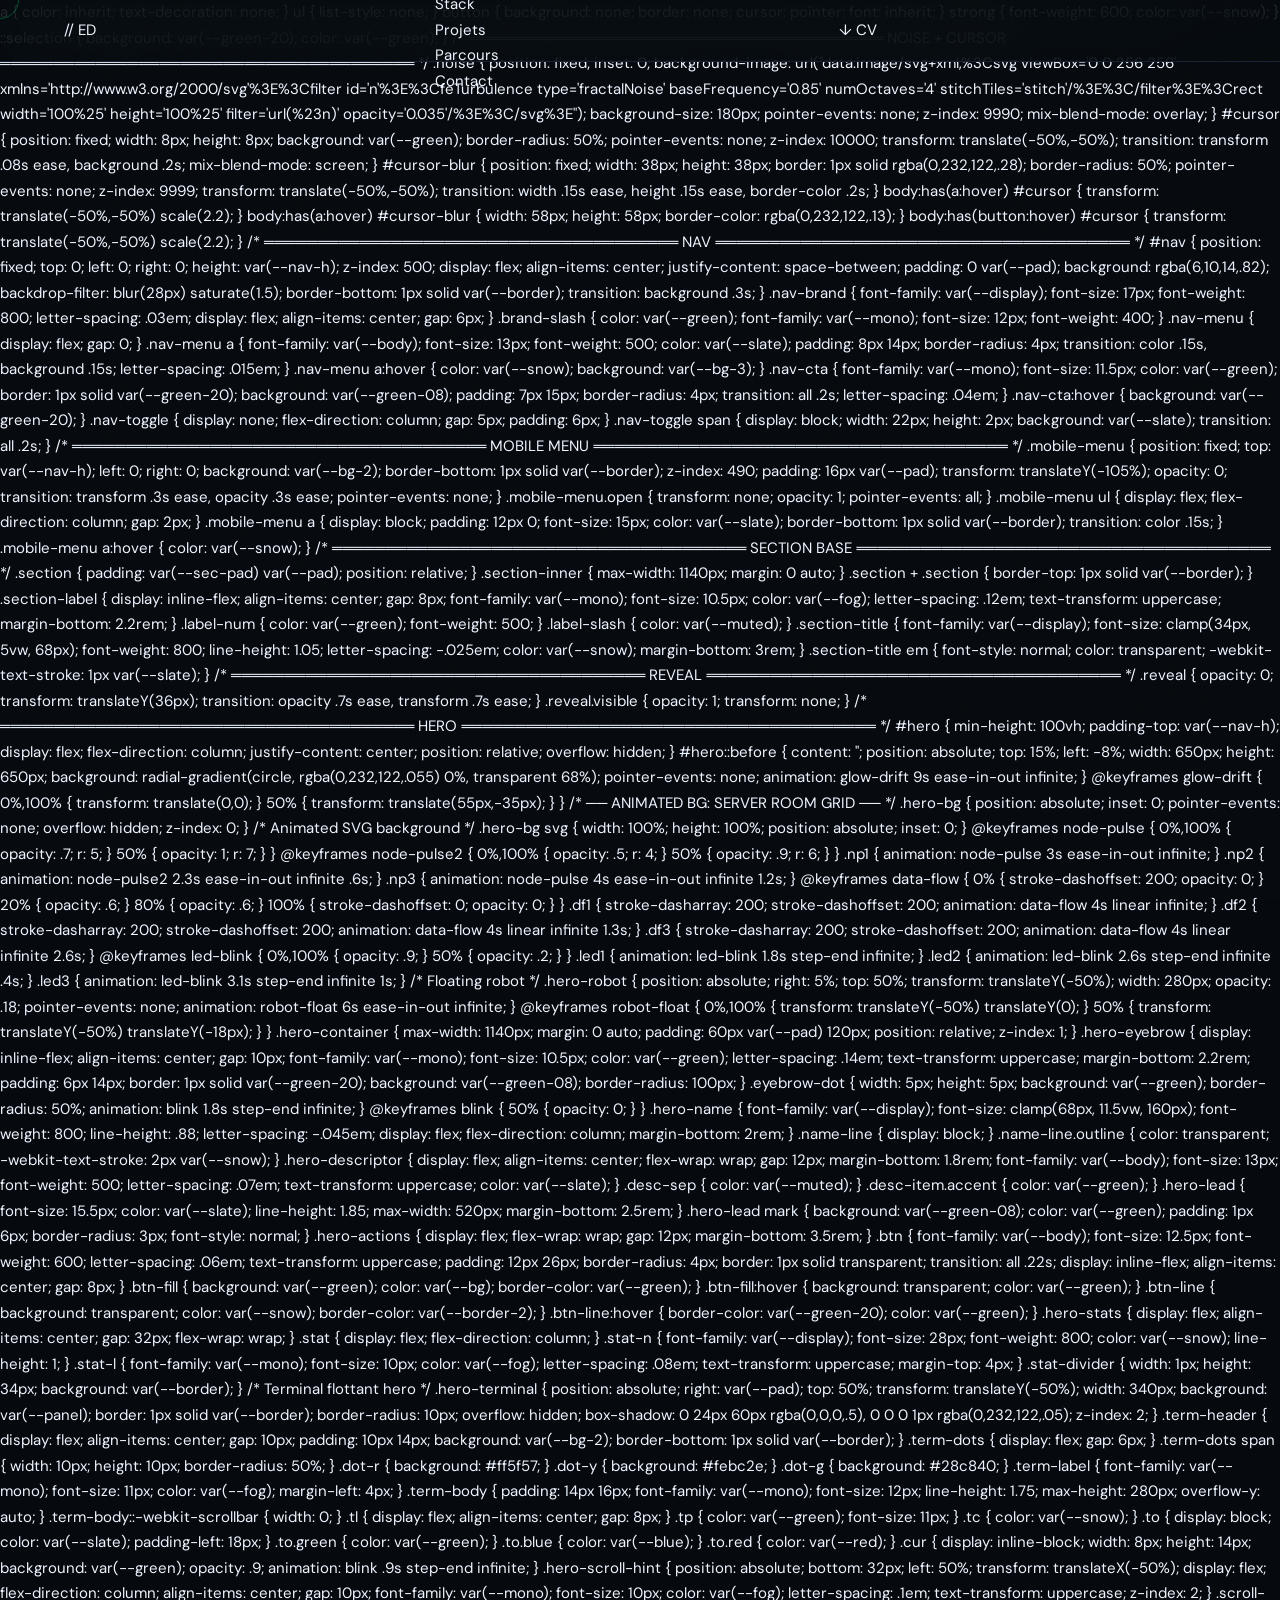
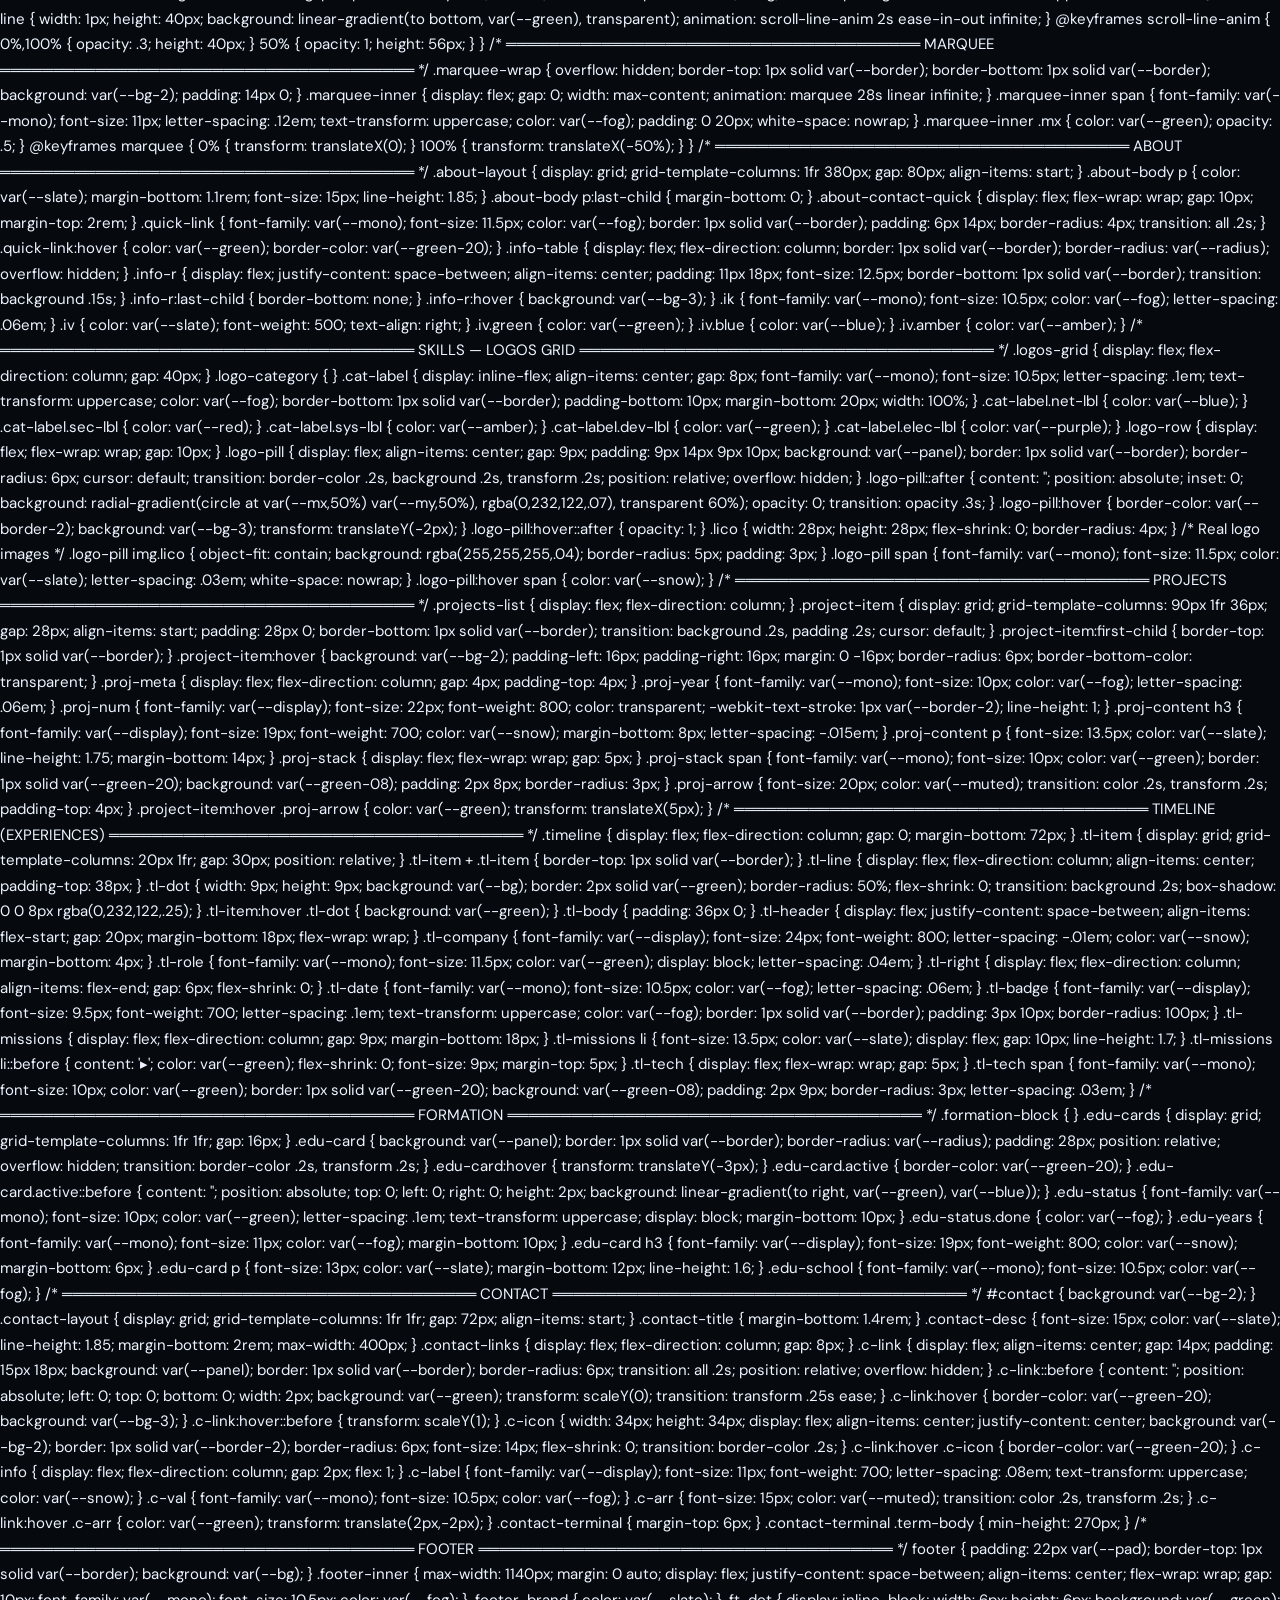
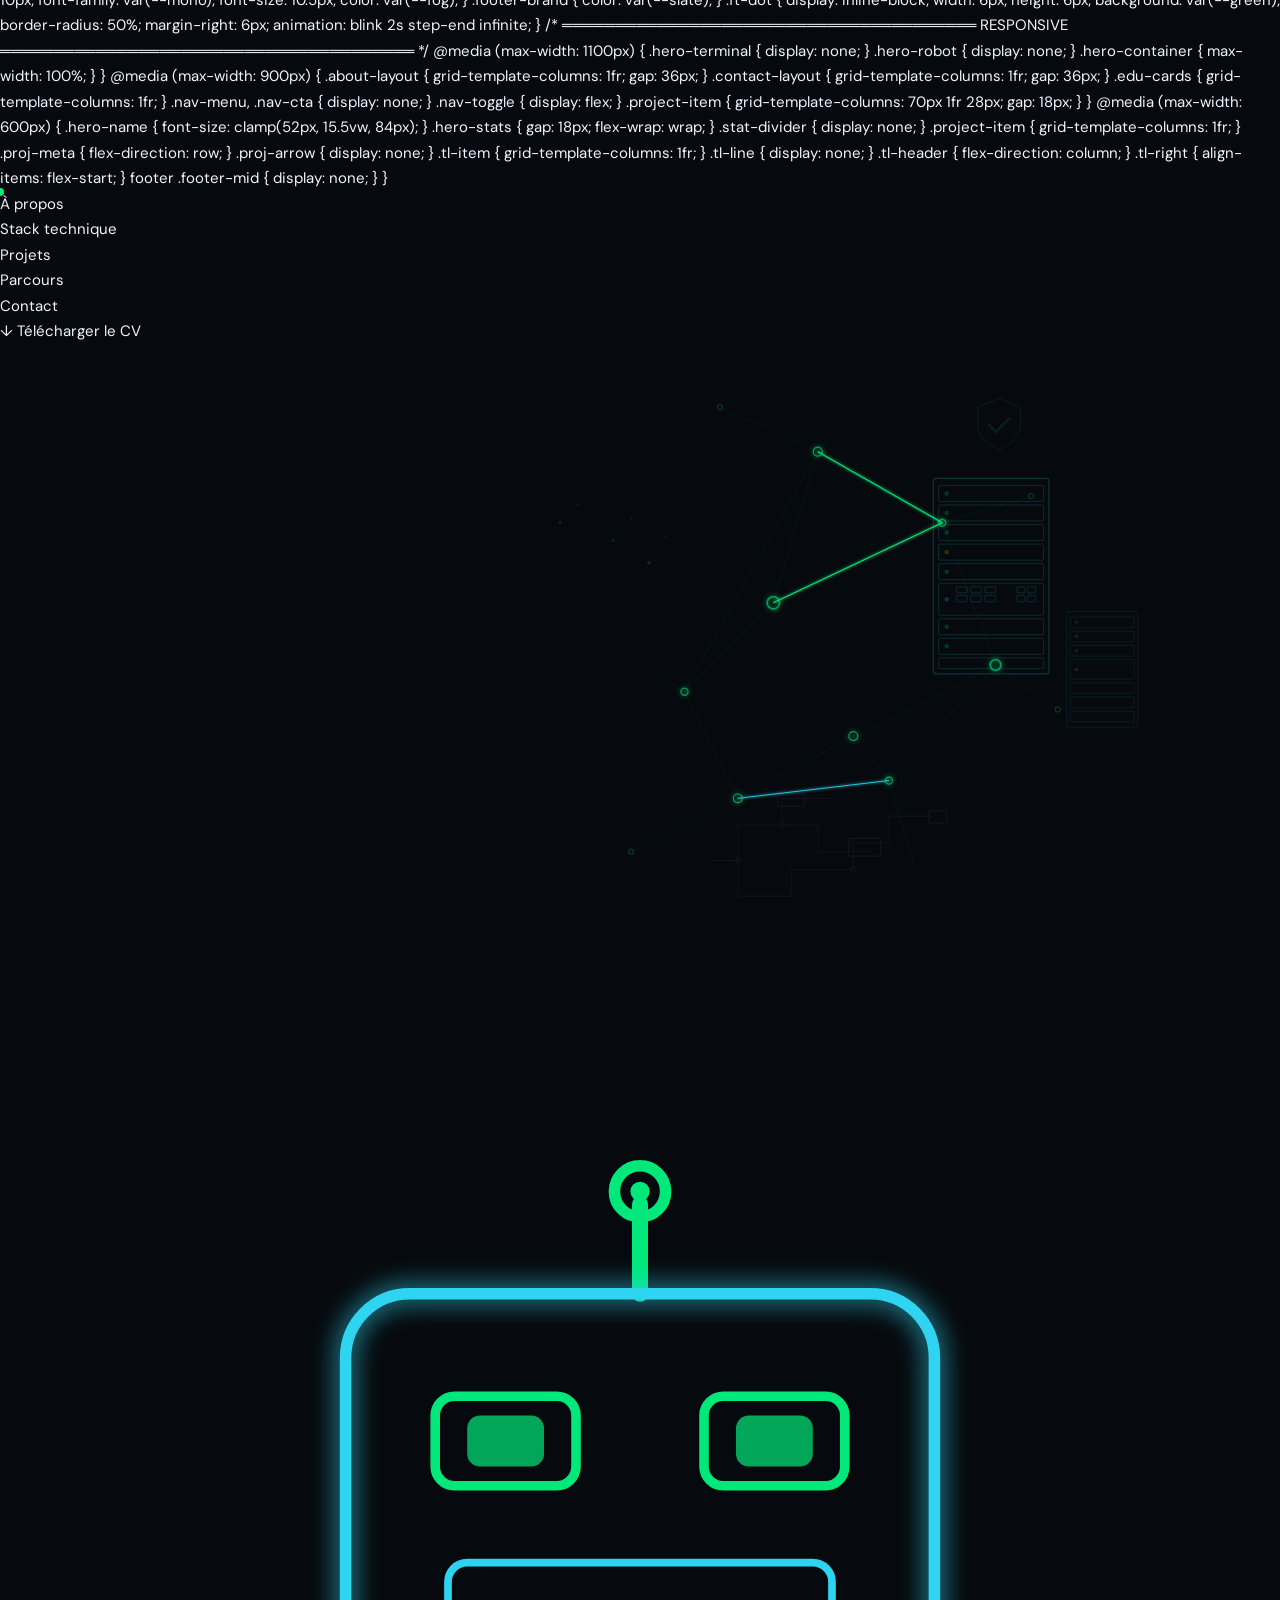
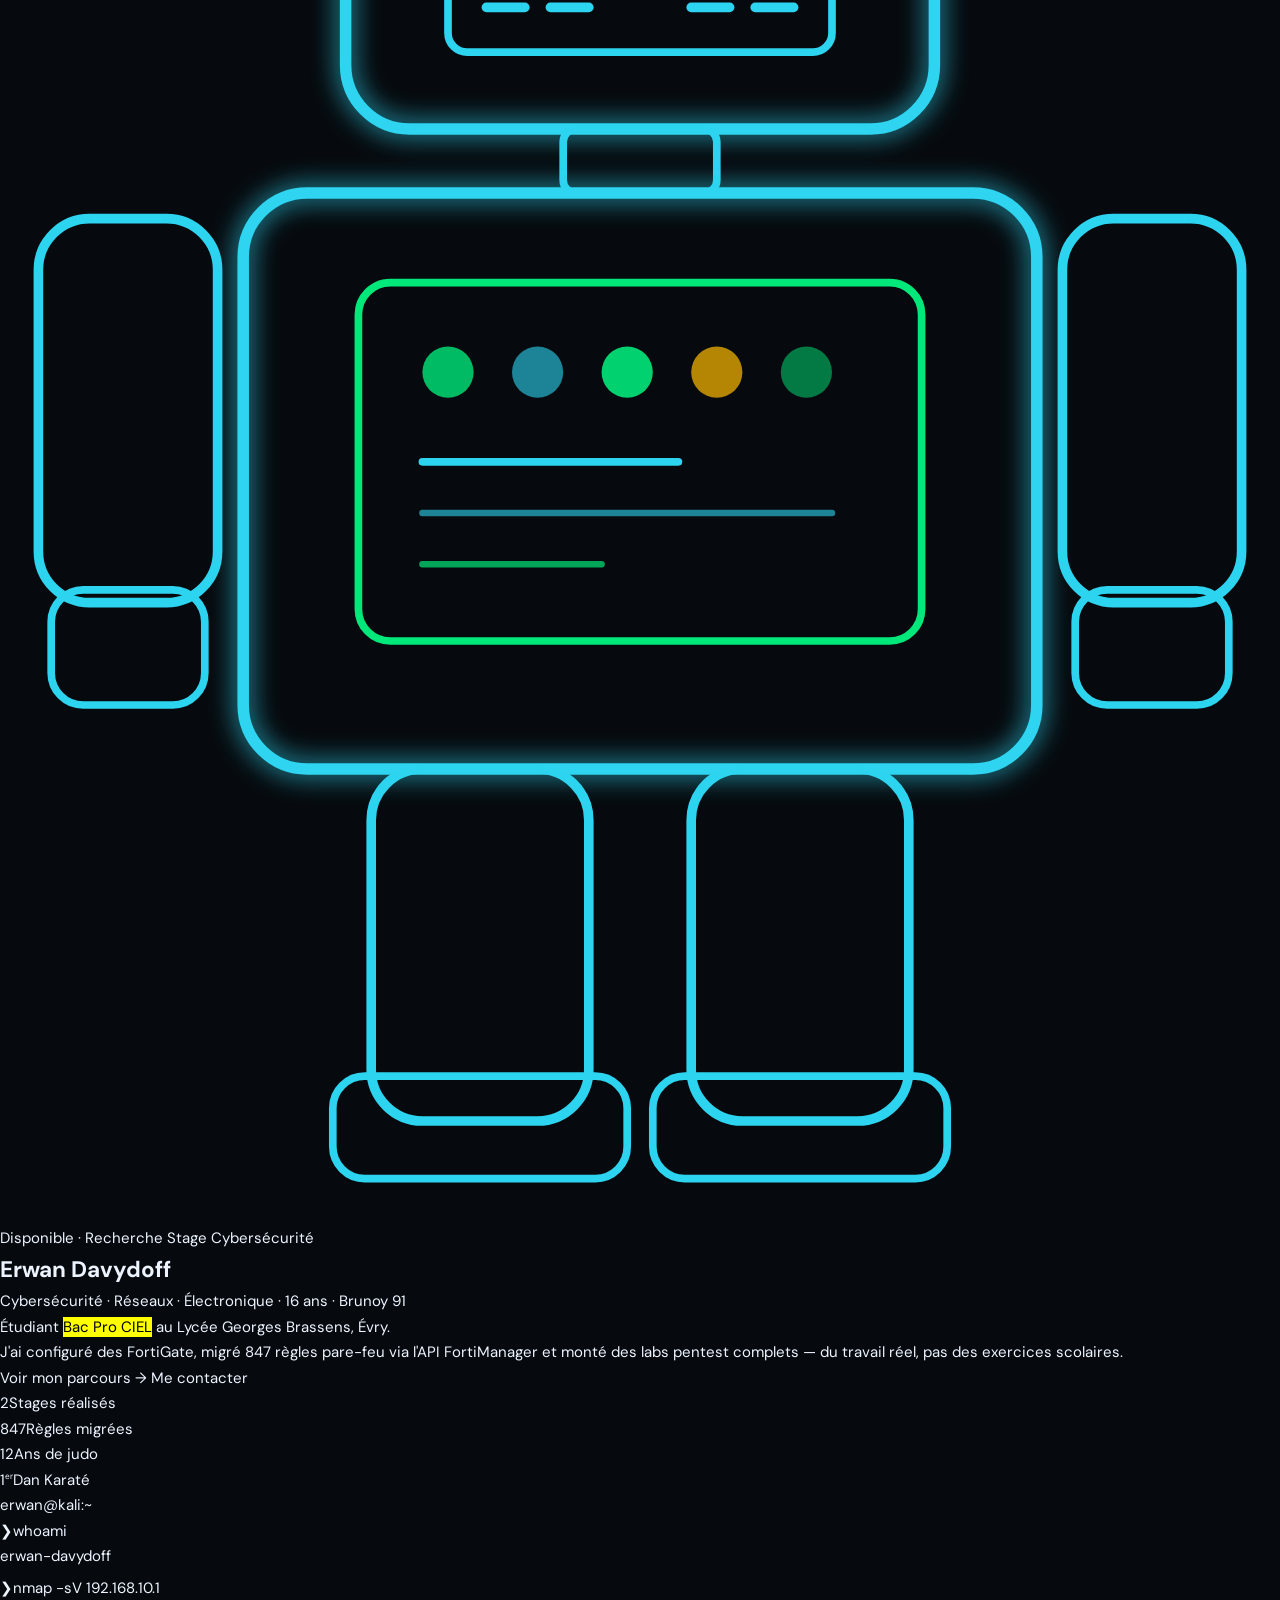
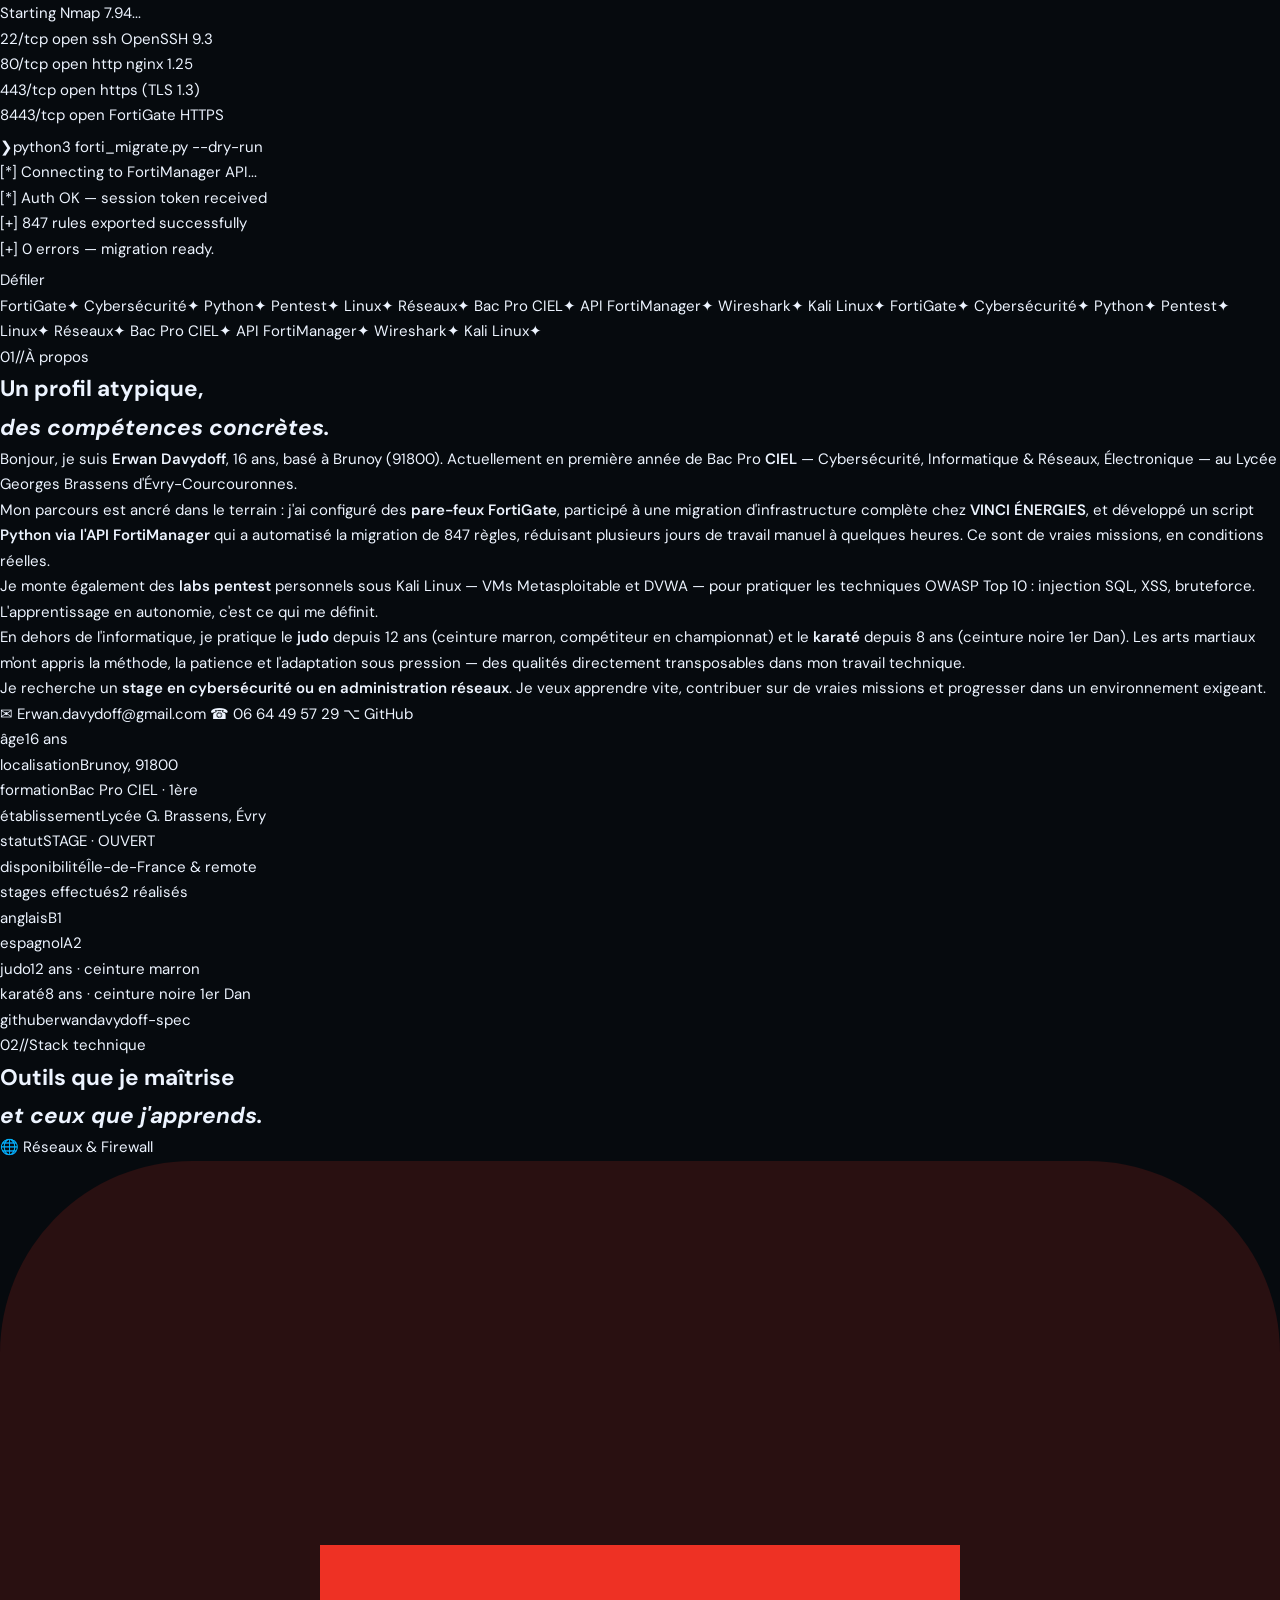
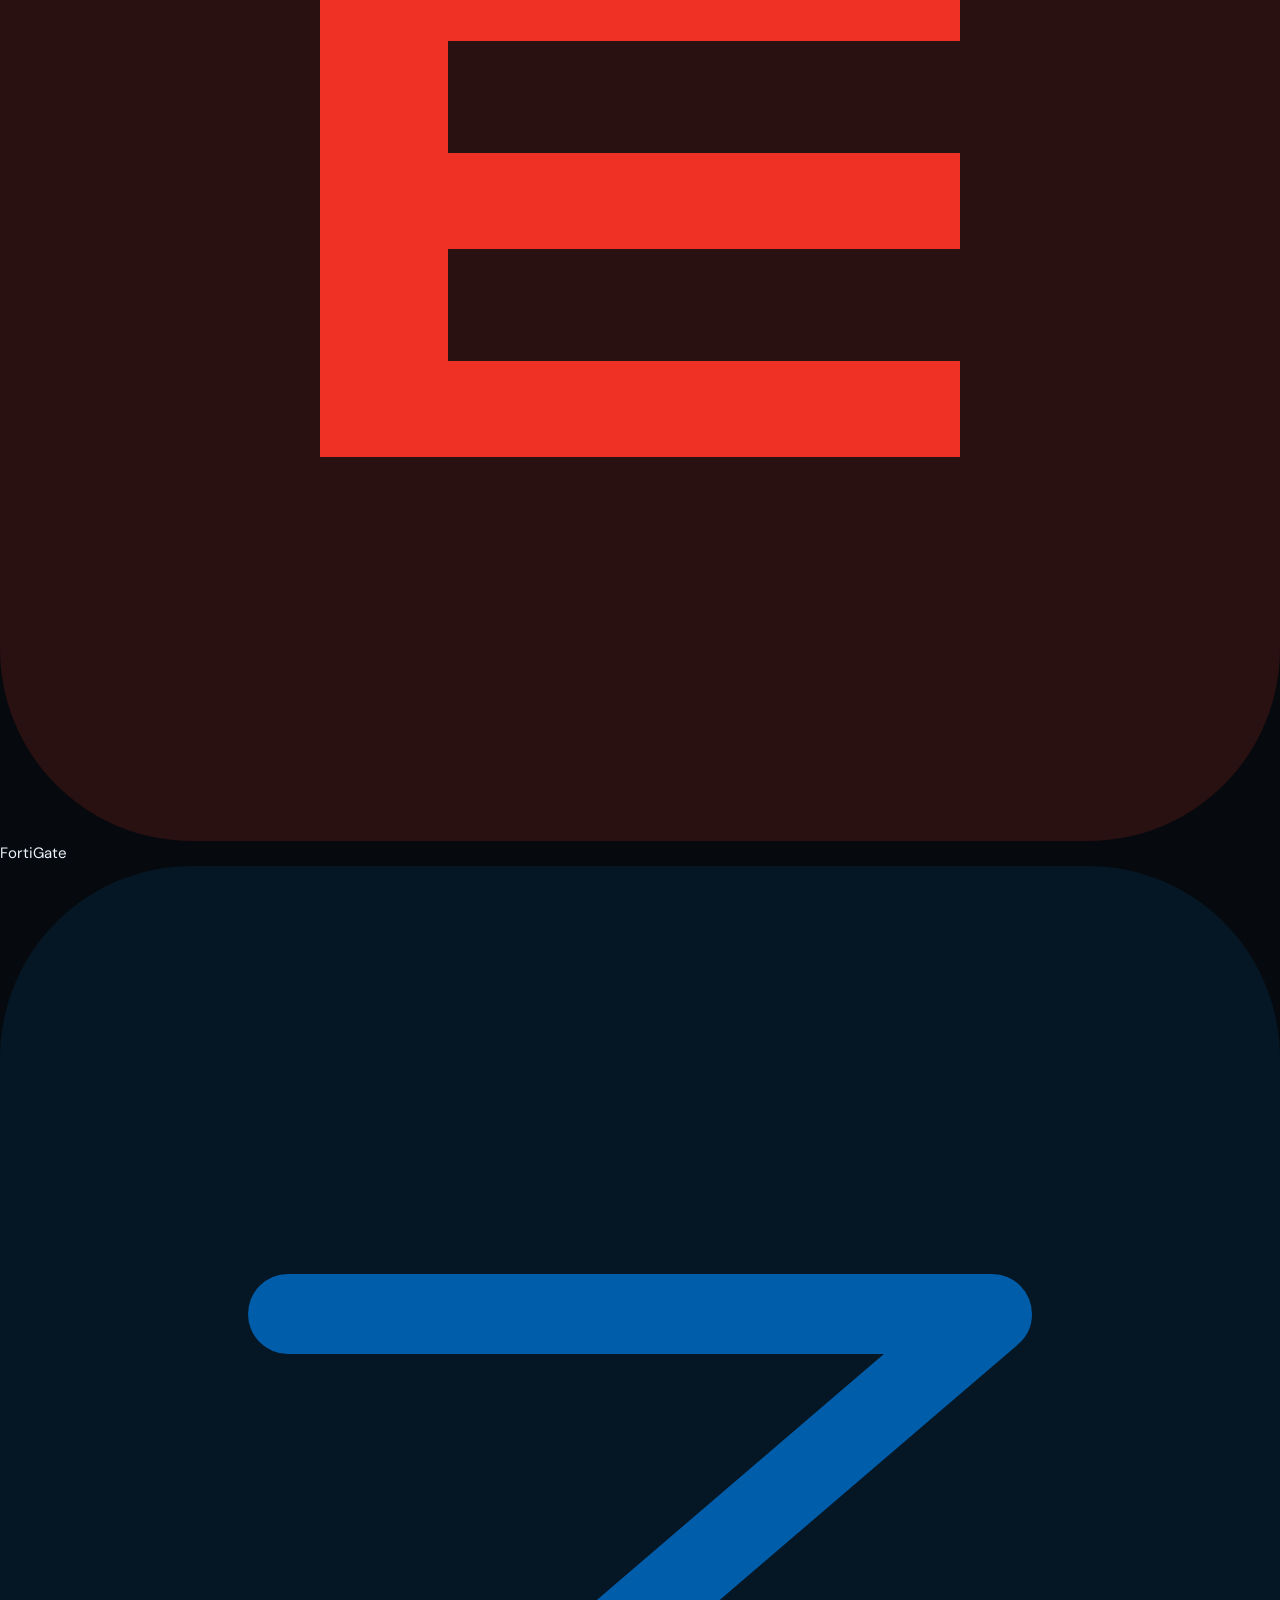
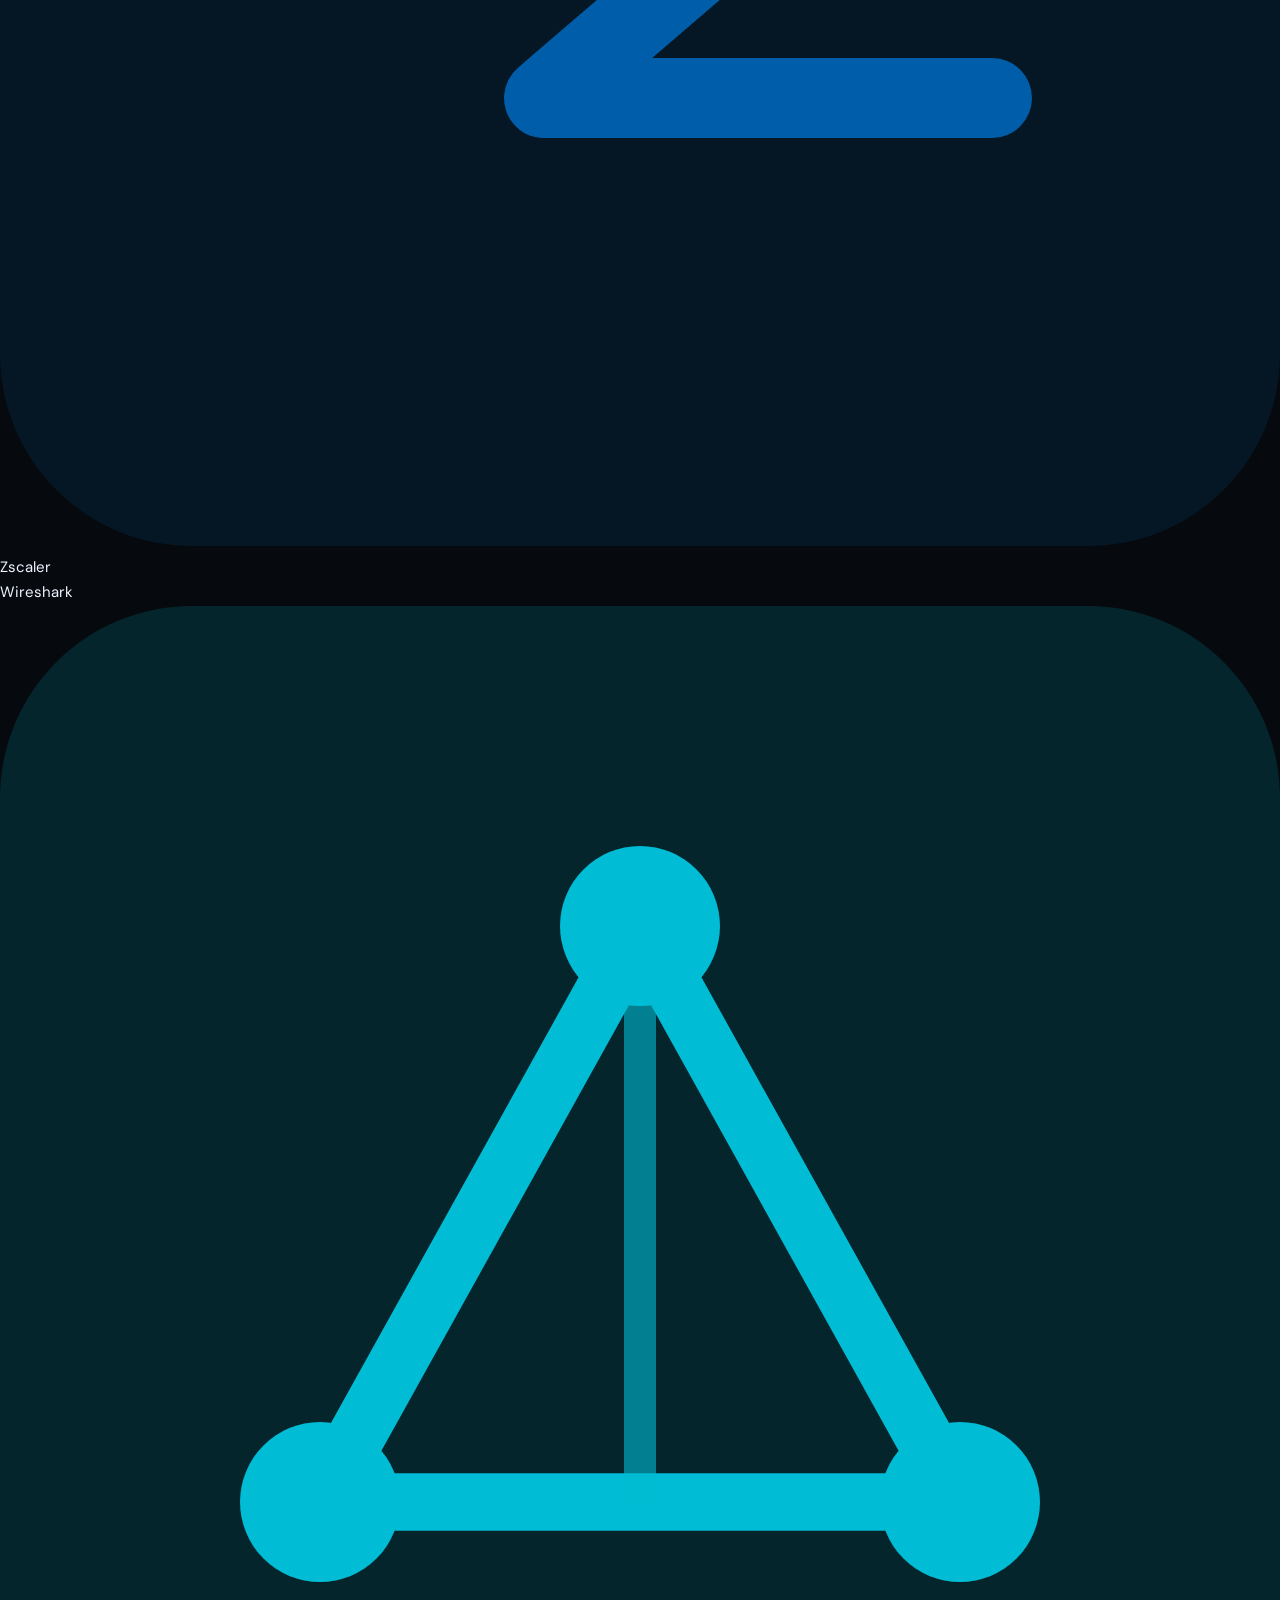
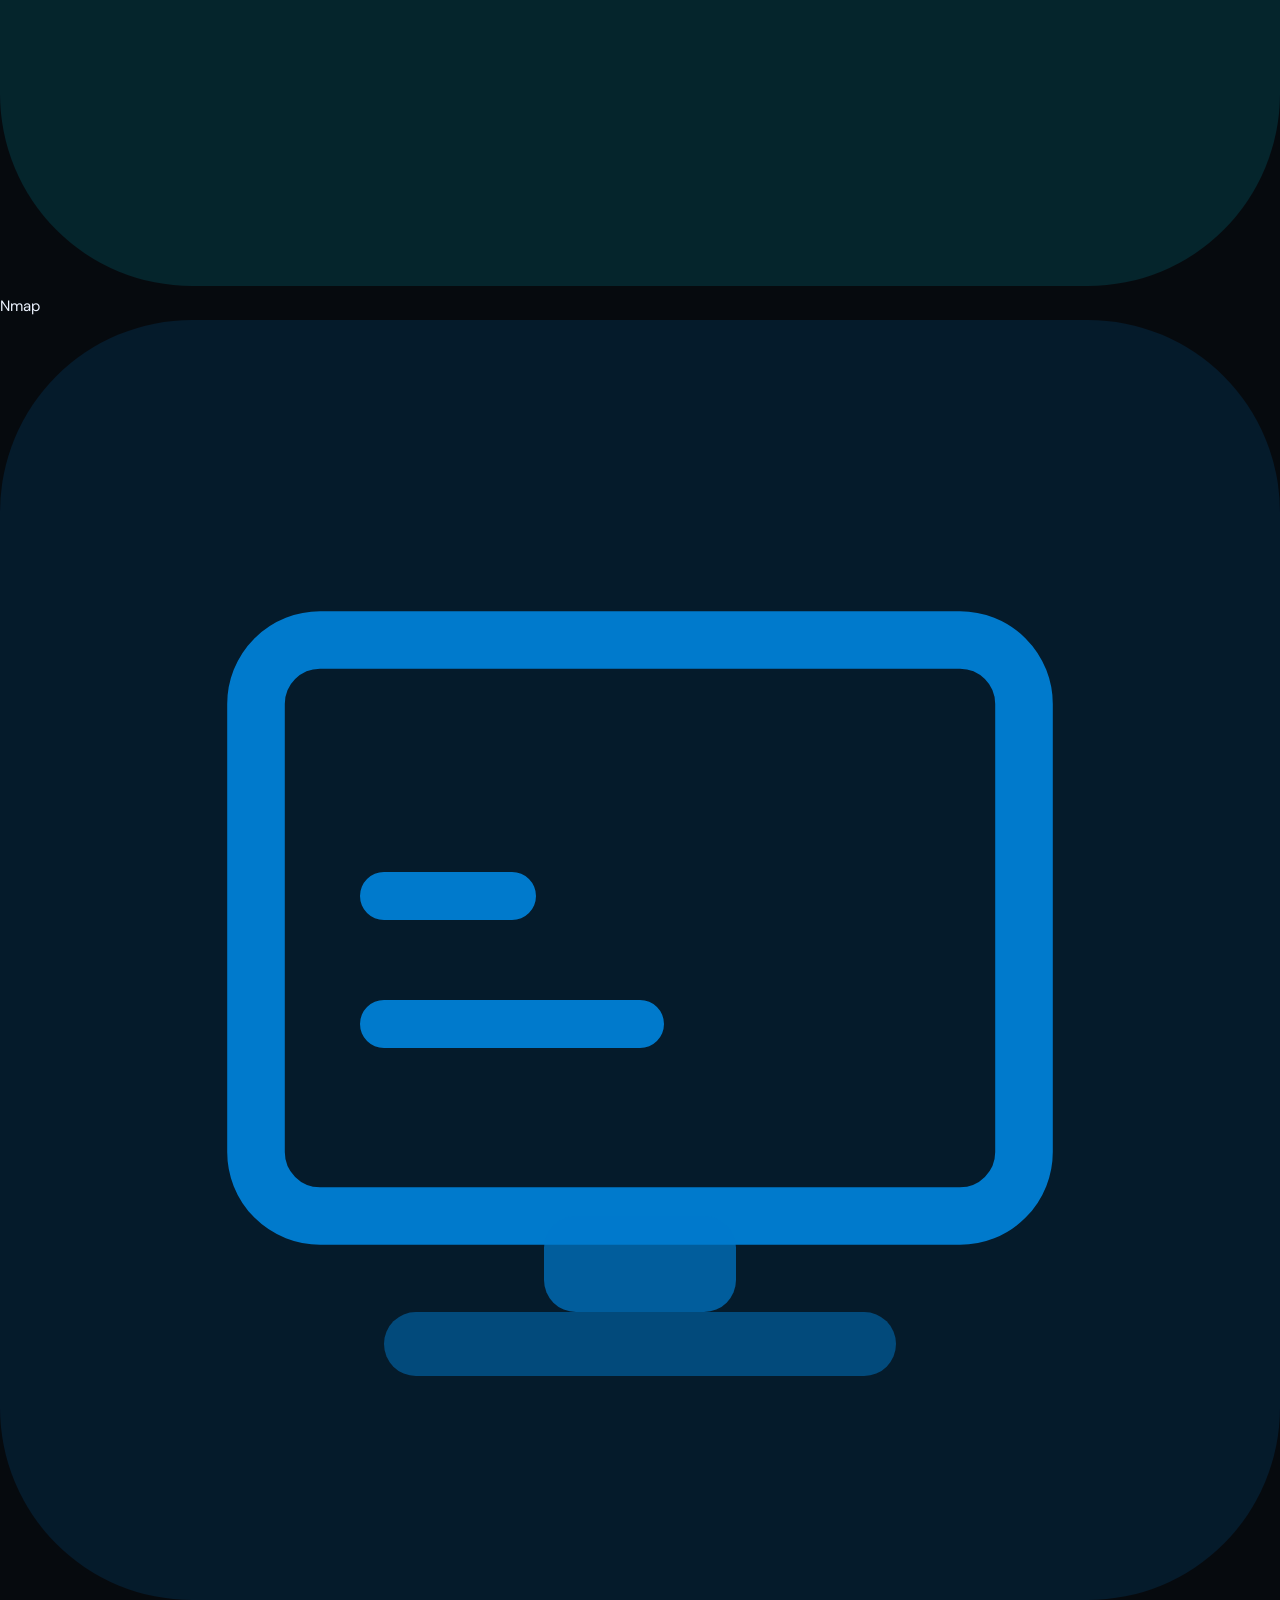
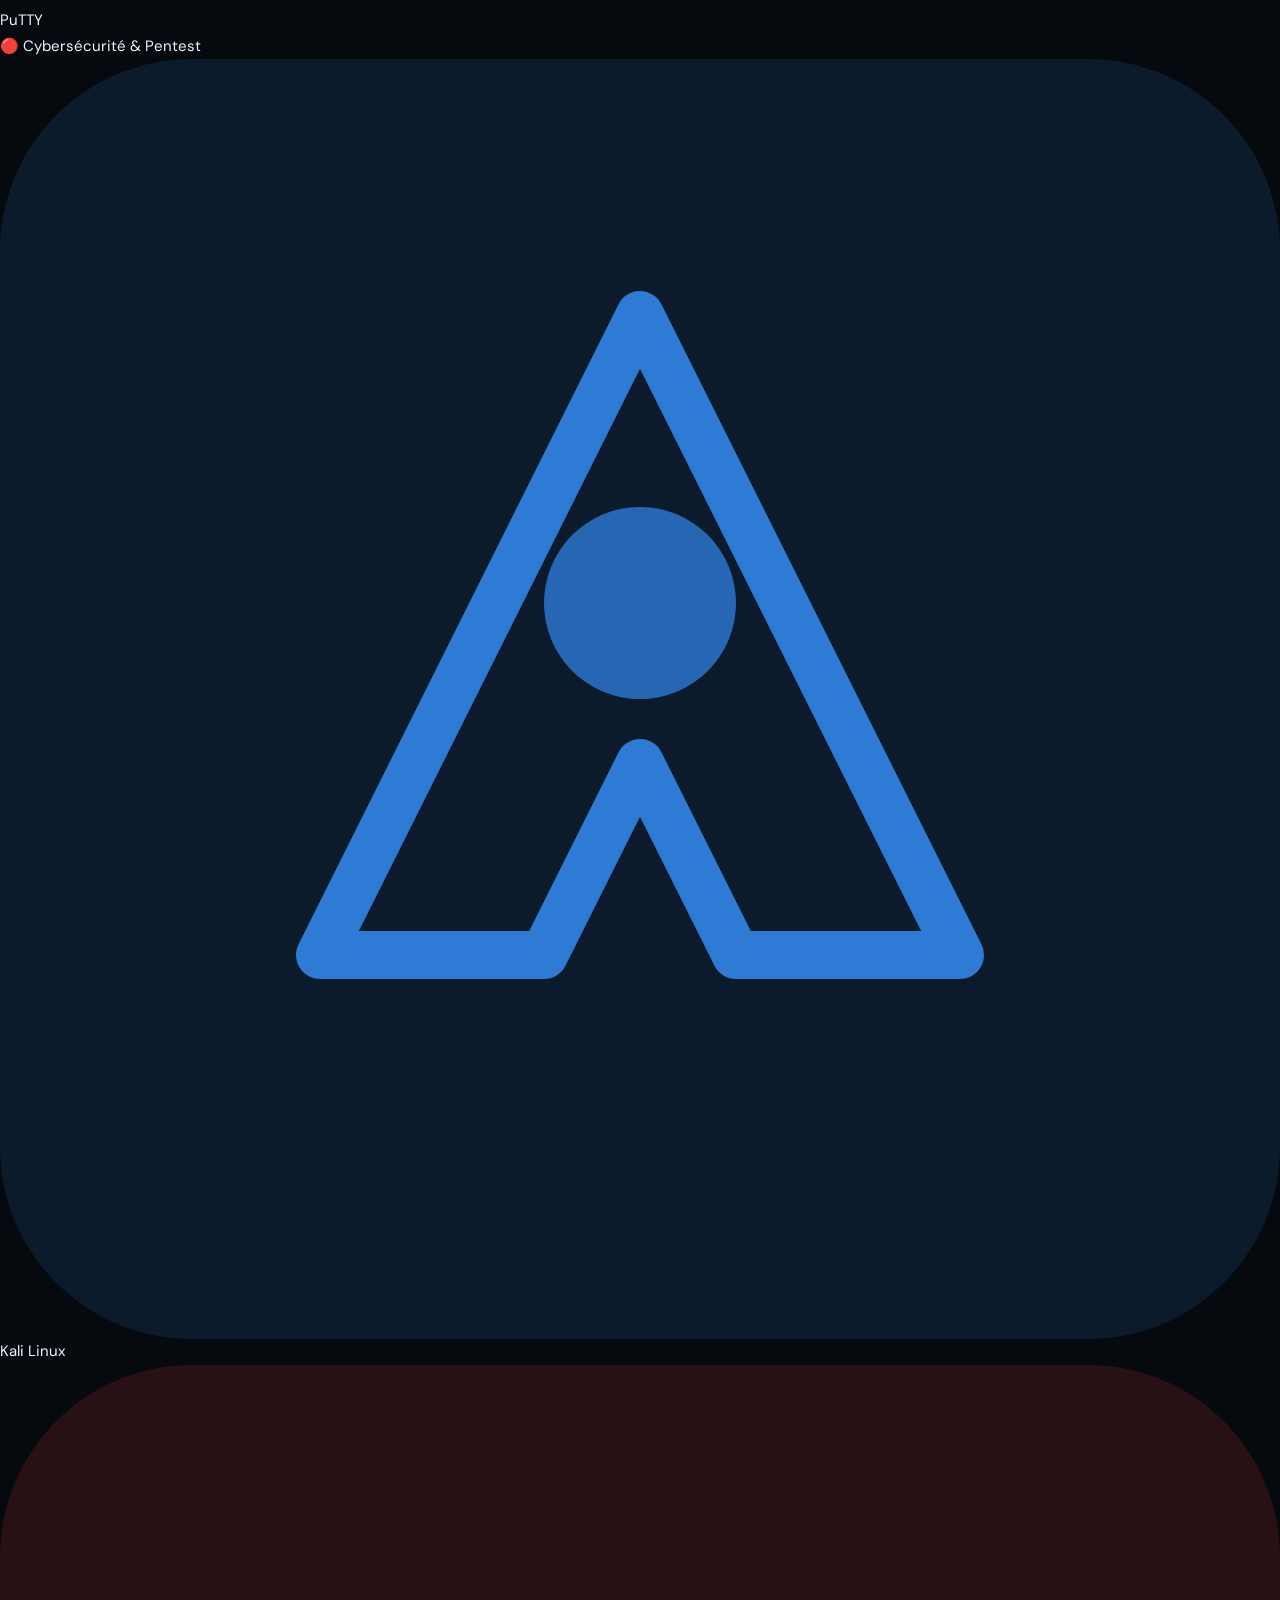
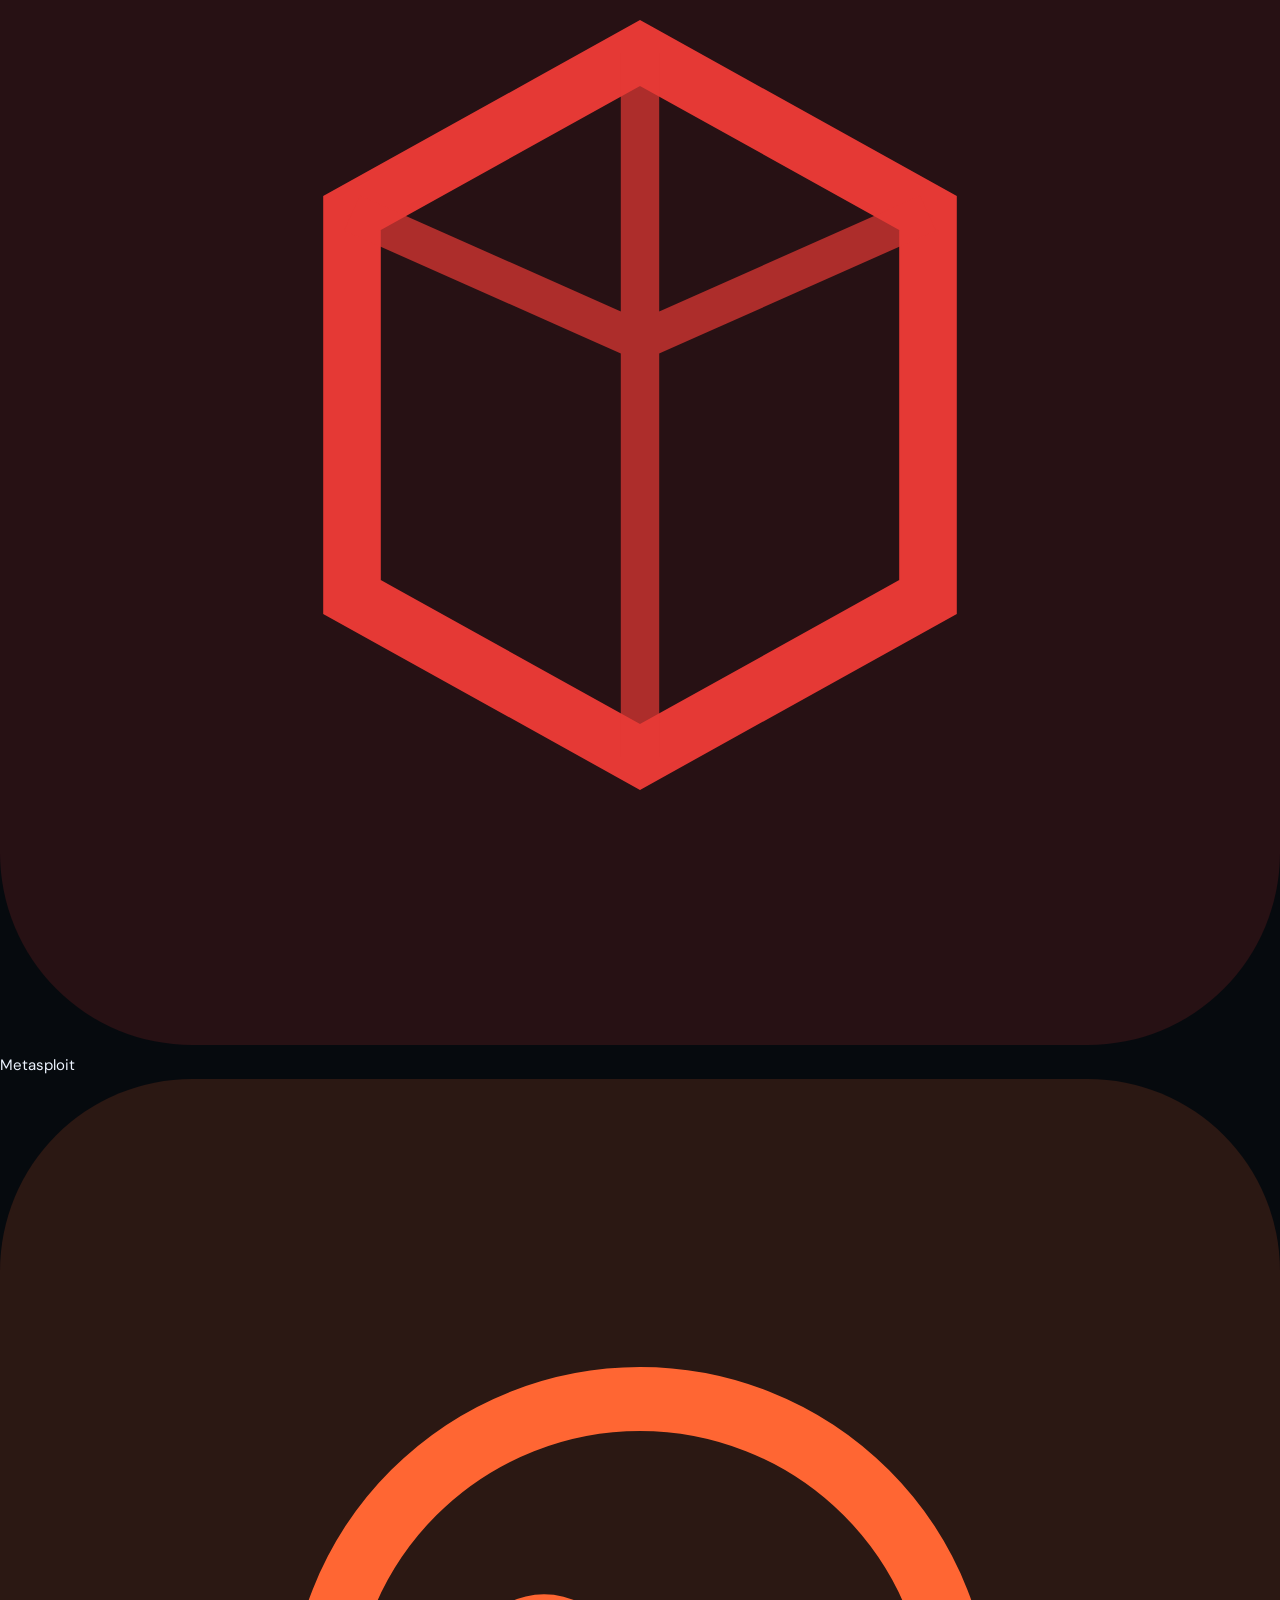
==== index.html @ 2ea9dc4f "Initial commit: restructure portfolio site with external CSS/JS" ====
<!DOCTYPE html>
<html lang="fr">
<head>
  <meta charset="UTF-8">
  <meta name="viewport" content="width=device-width, initial-scale=1.0">
  <title>Erwan Davydoff — Cybersécurité & Réseaux</title>
  <meta name="description" content="Erwan Davydoff — Étudiant Bac Pro CIEL, cybersécurité, réseaux, électronique. Brunoy 91. Recherche stage.">
  <link rel="preconnect" href="https://fonts.googleapis.com">
  <link rel="preconnect" href="https://fonts.gstatic.com" crossorigin>
  <link href="https://fonts.googleapis.com/css2?family=Syne:wght@400;500;700;800&family=JetBrains+Mono:wght@300;400;500&family=DM+Sans:wght@300;400;500;600&display=swap" rel="stylesheet">
  <link rel="stylesheet" href="css/style.css">

</head>
<body>
    a { color: inherit; text-decoration: none; }
    ul { list-style: none; }
    button { background: none; border: none; cursor: pointer; font: inherit; }
    strong { font-weight: 600; color: var(--snow); }
    ::selection { background: var(--green-20); color: var(--green); }

    /* ═══════════════════════════════════════
       NOISE + CURSOR
    ═══════════════════════════════════════ */
    .noise {
      position: fixed; inset: 0;
      background-image: url("data:image/svg+xml,%3Csvg viewBox='0 0 256 256' xmlns='http://www.w3.org/2000/svg'%3E%3Cfilter id='n'%3E%3CfeTurbulence type='fractalNoise' baseFrequency='0.85' numOctaves='4' stitchTiles='stitch'/%3E%3C/filter%3E%3Crect width='100%25' height='100%25' filter='url(%23n)' opacity='0.035'/%3E%3C/svg%3E");
      background-size: 180px; pointer-events: none; z-index: 9990; mix-blend-mode: overlay;
    }

    #cursor {
      position: fixed; width: 8px; height: 8px;
      background: var(--green); border-radius: 50%;
      pointer-events: none; z-index: 10000;
      transform: translate(-50%,-50%);
      transition: transform .08s ease, background .2s;
      mix-blend-mode: screen;
    }
    #cursor-blur {
      position: fixed; width: 38px; height: 38px;
      border: 1px solid rgba(0,232,122,.28); border-radius: 50%;
      pointer-events: none; z-index: 9999;
      transform: translate(-50%,-50%);
      transition: width .15s ease, height .15s ease, border-color .2s;
    }
    body:has(a:hover) #cursor { transform: translate(-50%,-50%) scale(2.2); }
    body:has(a:hover) #cursor-blur { width: 58px; height: 58px; border-color: rgba(0,232,122,.13); }
    body:has(button:hover) #cursor { transform: translate(-50%,-50%) scale(2.2); }

    /* ═══════════════════════════════════════
       NAV
    ═══════════════════════════════════════ */
    #nav {
      position: fixed; top: 0; left: 0; right: 0;
      height: var(--nav-h); z-index: 500;
      display: flex; align-items: center; justify-content: space-between;
      padding: 0 var(--pad);
      background: rgba(6,10,14,.82);
      backdrop-filter: blur(28px) saturate(1.5);
      border-bottom: 1px solid var(--border);
      transition: background .3s;
    }
    .nav-brand {
      font-family: var(--display); font-size: 17px; font-weight: 800;
      letter-spacing: .03em; display: flex; align-items: center; gap: 6px;
    }
    .brand-slash { color: var(--green); font-family: var(--mono); font-size: 12px; font-weight: 400; }

    .nav-menu { display: flex; gap: 0; }
    .nav-menu a {
      font-family: var(--body); font-size: 13px; font-weight: 500;
      color: var(--slate); padding: 8px 14px; border-radius: 4px;
      transition: color .15s, background .15s; letter-spacing: .015em;
    }
    .nav-menu a:hover { color: var(--snow); background: var(--bg-3); }

    .nav-cta {
      font-family: var(--mono); font-size: 11.5px; color: var(--green);
      border: 1px solid var(--green-20); background: var(--green-08);
      padding: 7px 15px; border-radius: 4px; transition: all .2s; letter-spacing: .04em;
    }
    .nav-cta:hover { background: var(--green-20); }

    .nav-toggle {
      display: none; flex-direction: column; gap: 5px; padding: 6px;
    }
    .nav-toggle span { display: block; width: 22px; height: 2px; background: var(--slate); transition: all .2s; }

    /* ═══════════════════════════════════════
       MOBILE MENU
    ═══════════════════════════════════════ */
    .mobile-menu {
      position: fixed; top: var(--nav-h); left: 0; right: 0;
      background: var(--bg-2); border-bottom: 1px solid var(--border);
      z-index: 490; padding: 16px var(--pad);
      transform: translateY(-105%); opacity: 0;
      transition: transform .3s ease, opacity .3s ease;
      pointer-events: none;
    }
    .mobile-menu.open { transform: none; opacity: 1; pointer-events: all; }
    .mobile-menu ul { display: flex; flex-direction: column; gap: 2px; }
    .mobile-menu a {
      display: block; padding: 12px 0; font-size: 15px;
      color: var(--slate); border-bottom: 1px solid var(--border); transition: color .15s;
    }
    .mobile-menu a:hover { color: var(--snow); }

    /* ═══════════════════════════════════════
       SECTION BASE
    ═══════════════════════════════════════ */
    .section { padding: var(--sec-pad) var(--pad); position: relative; }
    .section-inner { max-width: 1140px; margin: 0 auto; }
    .section + .section { border-top: 1px solid var(--border); }

    .section-label {
      display: inline-flex; align-items: center; gap: 8px;
      font-family: var(--mono); font-size: 10.5px; color: var(--fog);
      letter-spacing: .12em; text-transform: uppercase; margin-bottom: 2.2rem;
    }
    .label-num { color: var(--green); font-weight: 500; }
    .label-slash { color: var(--muted); }

    .section-title {
      font-family: var(--display); font-size: clamp(34px, 5vw, 68px);
      font-weight: 800; line-height: 1.05; letter-spacing: -.025em;
      color: var(--snow); margin-bottom: 3rem;
    }
    .section-title em { font-style: normal; color: transparent; -webkit-text-stroke: 1px var(--slate); }

    /* ═══════════════════════════════════════
       REVEAL
    ═══════════════════════════════════════ */
    .reveal { opacity: 0; transform: translateY(36px); transition: opacity .7s ease, transform .7s ease; }
    .reveal.visible { opacity: 1; transform: none; }

    /* ═══════════════════════════════════════
       HERO
    ═══════════════════════════════════════ */
    #hero {
      min-height: 100vh; padding-top: var(--nav-h);
      display: flex; flex-direction: column; justify-content: center;
      position: relative; overflow: hidden;
    }
    #hero::before {
      content: '';
      position: absolute; top: 15%; left: -8%;
      width: 650px; height: 650px;
      background: radial-gradient(circle, rgba(0,232,122,.055) 0%, transparent 68%);
      pointer-events: none; animation: glow-drift 9s ease-in-out infinite;
    }
    @keyframes glow-drift { 0%,100% { transform: translate(0,0); } 50% { transform: translate(55px,-35px); } }

    /* ── ANIMATED BG: SERVER ROOM GRID ── */
    .hero-bg {
      position: absolute; inset: 0; pointer-events: none;
      overflow: hidden; z-index: 0;
    }

    /* Animated SVG background */
    .hero-bg svg { width: 100%; height: 100%; position: absolute; inset: 0; }

    @keyframes node-pulse {
      0%,100% { opacity: .7; r: 5; }
      50% { opacity: 1; r: 7; }
    }
    @keyframes node-pulse2 {
      0%,100% { opacity: .5; r: 4; }
      50% { opacity: .9; r: 6; }
    }
    .np1 { animation: node-pulse 3s ease-in-out infinite; }
    .np2 { animation: node-pulse2 2.3s ease-in-out infinite .6s; }
    .np3 { animation: node-pulse 4s ease-in-out infinite 1.2s; }

    @keyframes data-flow {
      0% { stroke-dashoffset: 200; opacity: 0; }
      20% { opacity: .6; }
      80% { opacity: .6; }
      100% { stroke-dashoffset: 0; opacity: 0; }
    }
    .df1 { stroke-dasharray: 200; stroke-dashoffset: 200; animation: data-flow 4s linear infinite; }
    .df2 { stroke-dasharray: 200; stroke-dashoffset: 200; animation: data-flow 4s linear infinite 1.3s; }
    .df3 { stroke-dasharray: 200; stroke-dashoffset: 200; animation: data-flow 4s linear infinite 2.6s; }

    @keyframes led-blink {
      0%,100% { opacity: .9; }
      50% { opacity: .2; }
    }
    .led1 { animation: led-blink 1.8s step-end infinite; }
    .led2 { animation: led-blink 2.6s step-end infinite .4s; }
    .led3 { animation: led-blink 3.1s step-end infinite 1s; }

    /* Floating robot */
    .hero-robot {
      position: absolute; right: 5%; top: 50%; transform: translateY(-50%);
      width: 280px; opacity: .18; pointer-events: none;
      animation: robot-float 6s ease-in-out infinite;
    }
    @keyframes robot-float {
      0%,100% { transform: translateY(-50%) translateY(0); }
      50% { transform: translateY(-50%) translateY(-18px); }
    }

    .hero-container {
      max-width: 1140px; margin: 0 auto;
      padding: 60px var(--pad) 120px; position: relative; z-index: 1;
    }

    .hero-eyebrow {
      display: inline-flex; align-items: center; gap: 10px;
      font-family: var(--mono); font-size: 10.5px; color: var(--green);
      letter-spacing: .14em; text-transform: uppercase; margin-bottom: 2.2rem;
      padding: 6px 14px; border: 1px solid var(--green-20); background: var(--green-08);
      border-radius: 100px;
    }
    .eyebrow-dot {
      width: 5px; height: 5px; background: var(--green); border-radius: 50%;
      animation: blink 1.8s step-end infinite;
    }
    @keyframes blink { 50% { opacity: 0; } }

    .hero-name {
      font-family: var(--display); font-size: clamp(68px, 11.5vw, 160px);
      font-weight: 800; line-height: .88; letter-spacing: -.045em;
      display: flex; flex-direction: column; margin-bottom: 2rem;
    }
    .name-line { display: block; }
    .name-line.outline { color: transparent; -webkit-text-stroke: 2px var(--snow); }

    .hero-descriptor {
      display: flex; align-items: center; flex-wrap: wrap;
      gap: 12px; margin-bottom: 1.8rem;
      font-family: var(--body); font-size: 13px; font-weight: 500;
      letter-spacing: .07em; text-transform: uppercase; color: var(--slate);
    }
    .desc-sep { color: var(--muted); }
    .desc-item.accent { color: var(--green); }

    .hero-lead {
      font-size: 15.5px; color: var(--slate); line-height: 1.85;
      max-width: 520px; margin-bottom: 2.5rem;
    }
    .hero-lead mark {
      background: var(--green-08); color: var(--green);
      padding: 1px 6px; border-radius: 3px; font-style: normal;
    }

    .hero-actions { display: flex; flex-wrap: wrap; gap: 12px; margin-bottom: 3.5rem; }

    .btn {
      font-family: var(--body); font-size: 12.5px; font-weight: 600;
      letter-spacing: .06em; text-transform: uppercase; padding: 12px 26px;
      border-radius: 4px; border: 1px solid transparent; transition: all .22s;
      display: inline-flex; align-items: center; gap: 8px;
    }
    .btn-fill { background: var(--green); color: var(--bg); border-color: var(--green); }
    .btn-fill:hover { background: transparent; color: var(--green); }
    .btn-line { background: transparent; color: var(--snow); border-color: var(--border-2); }
    .btn-line:hover { border-color: var(--green-20); color: var(--green); }

    .hero-stats {
      display: flex; align-items: center; gap: 32px;
      flex-wrap: wrap;
    }
    .stat { display: flex; flex-direction: column; }
    .stat-n { font-family: var(--display); font-size: 28px; font-weight: 800; color: var(--snow); line-height: 1; }
    .stat-l { font-family: var(--mono); font-size: 10px; color: var(--fog); letter-spacing: .08em; text-transform: uppercase; margin-top: 4px; }
    .stat-divider { width: 1px; height: 34px; background: var(--border); }

    /* Terminal flottant hero */
    .hero-terminal {
      position: absolute; right: var(--pad); top: 50%; transform: translateY(-50%);
      width: 340px; background: var(--panel); border: 1px solid var(--border);
      border-radius: 10px; overflow: hidden;
      box-shadow: 0 24px 60px rgba(0,0,0,.5), 0 0 0 1px rgba(0,232,122,.05);
      z-index: 2;
    }

    .term-header {
      display: flex; align-items: center; gap: 10px;
      padding: 10px 14px; background: var(--bg-2); border-bottom: 1px solid var(--border);
    }
    .term-dots { display: flex; gap: 6px; }
    .term-dots span { width: 10px; height: 10px; border-radius: 50%; }
    .dot-r { background: #ff5f57; }
    .dot-y { background: #febc2e; }
    .dot-g { background: #28c840; }
    .term-label { font-family: var(--mono); font-size: 11px; color: var(--fog); margin-left: 4px; }

    .term-body {
      padding: 14px 16px; font-family: var(--mono); font-size: 12px;
      line-height: 1.75; max-height: 280px; overflow-y: auto;
    }
    .term-body::-webkit-scrollbar { width: 0; }

    .tl { display: flex; align-items: center; gap: 8px; }
    .tp { color: var(--green); font-size: 11px; }
    .tc { color: var(--snow); }
    .to { display: block; color: var(--slate); padding-left: 18px; }
    .to.green { color: var(--green); }
    .to.blue { color: var(--blue); }
    .to.red { color: var(--red); }
    .cur {
      display: inline-block; width: 8px; height: 14px;
      background: var(--green); opacity: .9;
      animation: blink .9s step-end infinite;
    }

    .hero-scroll-hint {
      position: absolute; bottom: 32px; left: 50%; transform: translateX(-50%);
      display: flex; flex-direction: column; align-items: center; gap: 10px;
      font-family: var(--mono); font-size: 10px; color: var(--fog); letter-spacing: .1em;
      text-transform: uppercase; z-index: 2;
    }
    .scroll-line {
      width: 1px; height: 40px;
      background: linear-gradient(to bottom, var(--green), transparent);
      animation: scroll-line-anim 2s ease-in-out infinite;
    }
    @keyframes scroll-line-anim {
      0%,100% { opacity: .3; height: 40px; } 50% { opacity: 1; height: 56px; }
    }

    /* ═══════════════════════════════════════
       MARQUEE
    ═══════════════════════════════════════ */
    .marquee-wrap {
      overflow: hidden; border-top: 1px solid var(--border); border-bottom: 1px solid var(--border);
      background: var(--bg-2); padding: 14px 0;
    }
    .marquee-inner {
      display: flex; gap: 0; width: max-content;
      animation: marquee 28s linear infinite;
    }
    .marquee-inner span {
      font-family: var(--mono); font-size: 11px; letter-spacing: .12em;
      text-transform: uppercase; color: var(--fog); padding: 0 20px; white-space: nowrap;
    }
    .marquee-inner .mx { color: var(--green); opacity: .5; }
    @keyframes marquee { 0% { transform: translateX(0); } 100% { transform: translateX(-50%); } }

    /* ═══════════════════════════════════════
       ABOUT
    ═══════════════════════════════════════ */
    .about-layout {
      display: grid; grid-template-columns: 1fr 380px; gap: 80px; align-items: start;
    }
    .about-body p { color: var(--slate); margin-bottom: 1.1rem; font-size: 15px; line-height: 1.85; }
    .about-body p:last-child { margin-bottom: 0; }

    .about-contact-quick { display: flex; flex-wrap: wrap; gap: 10px; margin-top: 2rem; }
    .quick-link {
      font-family: var(--mono); font-size: 11.5px; color: var(--fog);
      border: 1px solid var(--border); padding: 6px 14px; border-radius: 4px;
      transition: all .2s;
    }
    .quick-link:hover { color: var(--green); border-color: var(--green-20); }

    .info-table { display: flex; flex-direction: column; border: 1px solid var(--border); border-radius: var(--radius); overflow: hidden; }
    .info-r {
      display: flex; justify-content: space-between; align-items: center;
      padding: 11px 18px; font-size: 12.5px;
      border-bottom: 1px solid var(--border);
      transition: background .15s;
    }
    .info-r:last-child { border-bottom: none; }
    .info-r:hover { background: var(--bg-3); }
    .ik { font-family: var(--mono); font-size: 10.5px; color: var(--fog); letter-spacing: .06em; }
    .iv { color: var(--slate); font-weight: 500; text-align: right; }
    .iv.green { color: var(--green); }
    .iv.blue { color: var(--blue); }
    .iv.amber { color: var(--amber); }

    /* ═══════════════════════════════════════
       SKILLS — LOGOS GRID
    ═══════════════════════════════════════ */
    .logos-grid { display: flex; flex-direction: column; gap: 40px; }

    .logo-category { }
    .cat-label {
      display: inline-flex; align-items: center; gap: 8px;
      font-family: var(--mono); font-size: 10.5px; letter-spacing: .1em;
      text-transform: uppercase; color: var(--fog);
      border-bottom: 1px solid var(--border);
      padding-bottom: 10px; margin-bottom: 20px;
      width: 100%;
    }
    .cat-label.net-lbl  { color: var(--blue); }
    .cat-label.sec-lbl  { color: var(--red); }
    .cat-label.sys-lbl  { color: var(--amber); }
    .cat-label.dev-lbl  { color: var(--green); }
    .cat-label.elec-lbl { color: var(--purple); }

    .logo-row { display: flex; flex-wrap: wrap; gap: 10px; }

    .logo-pill {
      display: flex; align-items: center; gap: 9px;
      padding: 9px 14px 9px 10px;
      background: var(--panel); border: 1px solid var(--border);
      border-radius: 6px; cursor: default;
      transition: border-color .2s, background .2s, transform .2s;
      position: relative; overflow: hidden;
    }
    .logo-pill::after {
      content: ''; position: absolute; inset: 0;
      background: radial-gradient(circle at var(--mx,50%) var(--my,50%), rgba(0,232,122,.07), transparent 60%);
      opacity: 0; transition: opacity .3s;
    }
    .logo-pill:hover { border-color: var(--border-2); background: var(--bg-3); transform: translateY(-2px); }
    .logo-pill:hover::after { opacity: 1; }

    .lico { width: 28px; height: 28px; flex-shrink: 0; border-radius: 4px; }

    /* Real logo images */
    .logo-pill img.lico {
      object-fit: contain; background: rgba(255,255,255,.04);
      border-radius: 5px; padding: 3px;
    }

    .logo-pill span {
      font-family: var(--mono); font-size: 11.5px; color: var(--slate);
      letter-spacing: .03em; white-space: nowrap;
    }
    .logo-pill:hover span { color: var(--snow); }

    /* ═══════════════════════════════════════
       PROJECTS
    ═══════════════════════════════════════ */
    .projects-list { display: flex; flex-direction: column; }

    .project-item {
      display: grid; grid-template-columns: 90px 1fr 36px;
      gap: 28px; align-items: start;
      padding: 28px 0;
      border-bottom: 1px solid var(--border);
      transition: background .2s, padding .2s;
      cursor: default;
    }
    .project-item:first-child { border-top: 1px solid var(--border); }
    .project-item:hover { background: var(--bg-2); padding-left: 16px; padding-right: 16px; margin: 0 -16px; border-radius: 6px; border-bottom-color: transparent; }

    .proj-meta { display: flex; flex-direction: column; gap: 4px; padding-top: 4px; }
    .proj-year { font-family: var(--mono); font-size: 10px; color: var(--fog); letter-spacing: .06em; }
    .proj-num {
      font-family: var(--display); font-size: 22px; font-weight: 800;
      color: transparent; -webkit-text-stroke: 1px var(--border-2); line-height: 1;
    }
    .proj-content h3 {
      font-family: var(--display); font-size: 19px; font-weight: 700;
      color: var(--snow); margin-bottom: 8px; letter-spacing: -.015em;
    }
    .proj-content p { font-size: 13.5px; color: var(--slate); line-height: 1.75; margin-bottom: 14px; }
    .proj-stack { display: flex; flex-wrap: wrap; gap: 5px; }
    .proj-stack span {
      font-family: var(--mono); font-size: 10px; color: var(--green);
      border: 1px solid var(--green-20); background: var(--green-08);
      padding: 2px 8px; border-radius: 3px;
    }
    .proj-arrow {
      font-size: 20px; color: var(--muted); transition: color .2s, transform .2s; padding-top: 4px;
    }
    .project-item:hover .proj-arrow { color: var(--green); transform: translateX(5px); }

    /* ═══════════════════════════════════════
       TIMELINE (EXPERIENCES)
    ═══════════════════════════════════════ */
    .timeline { display: flex; flex-direction: column; gap: 0; margin-bottom: 72px; }

    .tl-item {
      display: grid; grid-template-columns: 20px 1fr; gap: 30px; position: relative;
    }
    .tl-item + .tl-item { border-top: 1px solid var(--border); }

    .tl-line {
      display: flex; flex-direction: column; align-items: center; padding-top: 38px;
    }
    .tl-dot {
      width: 9px; height: 9px; background: var(--bg); border: 2px solid var(--green);
      border-radius: 50%; flex-shrink: 0; transition: background .2s;
      box-shadow: 0 0 8px rgba(0,232,122,.25);
    }
    .tl-item:hover .tl-dot { background: var(--green); }

    .tl-body { padding: 36px 0; }

    .tl-header {
      display: flex; justify-content: space-between; align-items: flex-start;
      gap: 20px; margin-bottom: 18px; flex-wrap: wrap;
    }
    .tl-company {
      font-family: var(--display); font-size: 24px; font-weight: 800;
      letter-spacing: -.01em; color: var(--snow); margin-bottom: 4px;
    }
    .tl-role {
      font-family: var(--mono); font-size: 11.5px; color: var(--green);
      display: block; letter-spacing: .04em;
    }
    .tl-right { display: flex; flex-direction: column; align-items: flex-end; gap: 6px; flex-shrink: 0; }
    .tl-date { font-family: var(--mono); font-size: 10.5px; color: var(--fog); letter-spacing: .06em; }
    .tl-badge {
      font-family: var(--display); font-size: 9.5px; font-weight: 700;
      letter-spacing: .1em; text-transform: uppercase; color: var(--fog);
      border: 1px solid var(--border); padding: 3px 10px; border-radius: 100px;
    }
    .tl-missions { display: flex; flex-direction: column; gap: 9px; margin-bottom: 18px; }
    .tl-missions li {
      font-size: 13.5px; color: var(--slate);
      display: flex; gap: 10px; line-height: 1.7;
    }
    .tl-missions li::before {
      content: '▸'; color: var(--green); flex-shrink: 0; font-size: 9px; margin-top: 5px;
    }
    .tl-tech { display: flex; flex-wrap: wrap; gap: 5px; }
    .tl-tech span {
      font-family: var(--mono); font-size: 10px; color: var(--green);
      border: 1px solid var(--green-20); background: var(--green-08);
      padding: 2px 9px; border-radius: 3px; letter-spacing: .03em;
    }

    /* ═══════════════════════════════════════
       FORMATION
    ═══════════════════════════════════════ */
    .formation-block { }
    .edu-cards { display: grid; grid-template-columns: 1fr 1fr; gap: 16px; }
    .edu-card {
      background: var(--panel); border: 1px solid var(--border);
      border-radius: var(--radius); padding: 28px; position: relative; overflow: hidden;
      transition: border-color .2s, transform .2s;
    }
    .edu-card:hover { transform: translateY(-3px); }
    .edu-card.active { border-color: var(--green-20); }
    .edu-card.active::before {
      content: ''; position: absolute; top: 0; left: 0; right: 0; height: 2px;
      background: linear-gradient(to right, var(--green), var(--blue));
    }
    .edu-status {
      font-family: var(--mono); font-size: 10px; color: var(--green);
      letter-spacing: .1em; text-transform: uppercase; display: block; margin-bottom: 10px;
    }
    .edu-status.done { color: var(--fog); }
    .edu-years { font-family: var(--mono); font-size: 11px; color: var(--fog); margin-bottom: 10px; }
    .edu-card h3 { font-family: var(--display); font-size: 19px; font-weight: 800; color: var(--snow); margin-bottom: 6px; }
    .edu-card p { font-size: 13px; color: var(--slate); margin-bottom: 12px; line-height: 1.6; }
    .edu-school { font-family: var(--mono); font-size: 10.5px; color: var(--fog); }

    /* ═══════════════════════════════════════
       CONTACT
    ═══════════════════════════════════════ */
    #contact { background: var(--bg-2); }
    .contact-layout { display: grid; grid-template-columns: 1fr 1fr; gap: 72px; align-items: start; }
    .contact-title { margin-bottom: 1.4rem; }
    .contact-desc { font-size: 15px; color: var(--slate); line-height: 1.85; margin-bottom: 2rem; max-width: 400px; }
    .contact-links { display: flex; flex-direction: column; gap: 8px; }

    .c-link {
      display: flex; align-items: center; gap: 14px; padding: 15px 18px;
      background: var(--panel); border: 1px solid var(--border);
      border-radius: 6px; transition: all .2s; position: relative; overflow: hidden;
    }
    .c-link::before {
      content: ''; position: absolute; left: 0; top: 0; bottom: 0; width: 2px;
      background: var(--green); transform: scaleY(0); transition: transform .25s ease;
    }
    .c-link:hover { border-color: var(--green-20); background: var(--bg-3); }
    .c-link:hover::before { transform: scaleY(1); }

    .c-icon {
      width: 34px; height: 34px; display: flex; align-items: center; justify-content: center;
      background: var(--bg-2); border: 1px solid var(--border-2);
      border-radius: 6px; font-size: 14px; flex-shrink: 0; transition: border-color .2s;
    }
    .c-link:hover .c-icon { border-color: var(--green-20); }
    .c-info { display: flex; flex-direction: column; gap: 2px; flex: 1; }
    .c-label { font-family: var(--display); font-size: 11px; font-weight: 700; letter-spacing: .08em; text-transform: uppercase; color: var(--snow); }
    .c-val { font-family: var(--mono); font-size: 10.5px; color: var(--fog); }
    .c-arr { font-size: 15px; color: var(--muted); transition: color .2s, transform .2s; }
    .c-link:hover .c-arr { color: var(--green); transform: translate(2px,-2px); }

    .contact-terminal { margin-top: 6px; }
    .contact-terminal .term-body { min-height: 270px; }

    /* ═══════════════════════════════════════
       FOOTER
    ═══════════════════════════════════════ */
    footer { padding: 22px var(--pad); border-top: 1px solid var(--border); background: var(--bg); }
    .footer-inner {
      max-width: 1140px; margin: 0 auto;
      display: flex; justify-content: space-between; align-items: center;
      flex-wrap: wrap; gap: 10px;
      font-family: var(--mono); font-size: 10.5px; color: var(--fog);
    }
    .footer-brand { color: var(--slate); }
    .ft-dot {
      display: inline-block; width: 6px; height: 6px; background: var(--green);
      border-radius: 50%; margin-right: 6px; animation: blink 2s step-end infinite;
    }

    /* ═══════════════════════════════════════
       RESPONSIVE
    ═══════════════════════════════════════ */
    @media (max-width: 1100px) {
      .hero-terminal { display: none; }
      .hero-robot { display: none; }
      .hero-container { max-width: 100%; }
    }
    @media (max-width: 900px) {
      .about-layout { grid-template-columns: 1fr; gap: 36px; }
      .contact-layout { grid-template-columns: 1fr; gap: 36px; }
      .edu-cards { grid-template-columns: 1fr; }
      .nav-menu, .nav-cta { display: none; }
      .nav-toggle { display: flex; }
      .project-item { grid-template-columns: 70px 1fr 28px; gap: 18px; }
    }
    @media (max-width: 600px) {
      .hero-name { font-size: clamp(52px, 15.5vw, 84px); }
      .hero-stats { gap: 18px; flex-wrap: wrap; }
      .stat-divider { display: none; }
      .project-item { grid-template-columns: 1fr; }
      .proj-meta { flex-direction: row; }
      .proj-arrow { display: none; }
      .tl-item { grid-template-columns: 1fr; }
      .tl-line { display: none; }
      .tl-header { flex-direction: column; }
      .tl-right { align-items: flex-start; }
      footer .footer-mid { display: none; }
    }
  </style>
</head>
<body>

<div id="cursor"></div>
<div id="cursor-blur"></div>
<div class="noise"></div>

<!-- ══ NAV ══ -->
<nav id="nav">
  <a href="#hero" class="nav-brand"><span class="brand-slash">//</span> ED</a>
  <ul class="nav-menu">
    <li><a href="#about">À propos</a></li>
    <li><a href="#skills">Stack</a></li>
    <li><a href="#projects">Projets</a></li>
    <li><a href="#experience">Parcours</a></li>
    <li><a href="#contact">Contact</a></li>
  </ul>
  <a href="CV_Professionnel_Simple_Beige_et_Noir-2.pdf" download class="nav-cta">↓ CV</a>
  <button class="nav-toggle" id="nav-toggle" aria-label="Menu"><span></span><span></span></button>
</nav>

<div class="mobile-menu" id="mobile-menu">
  <ul>
    <li><a href="#about"      onclick="closeMobile()">À propos</a></li>
    <li><a href="#skills"     onclick="closeMobile()">Stack technique</a></li>
    <li><a href="#projects"   onclick="closeMobile()">Projets</a></li>
    <li><a href="#experience" onclick="closeMobile()">Parcours</a></li>
    <li><a href="#contact"    onclick="closeMobile()">Contact</a></li>
    <li><a href="CV_Professionnel_Simple_Beige_et_Noir-2.pdf" download>↓ Télécharger le CV</a></li>
  </ul>
</div>

<!-- ══════════════════════ HERO ══════════════════════ -->
<section id="hero">

  <!-- ANIMATED BACKGROUND: server rack + network nodes -->
  <div class="hero-bg">
    <svg viewBox="0 0 1440 900" xmlns="http://www.w3.org/2000/svg" preserveAspectRatio="xMidYMid slice" aria-hidden="true">
      <defs>
        <filter id="glow-f">
          <feGaussianBlur stdDeviation="3" result="blur"/>
          <feMerge><feMergeNode in="blur"/><feMergeNode in="SourceGraphic"/></feMerge>
        </filter>
        <filter id="glow-s">
          <feGaussianBlur stdDeviation="1.5" result="blur"/>
          <feMerge><feMergeNode in="blur"/><feMergeNode in="SourceGraphic"/></feMerge>
        </filter>
      </defs>

      <!-- Network lines -->
      <g stroke="#00e87a" stroke-width="0.4" opacity="0.14">
        <line x1="920" y1="120" x2="1060" y2="200"/>
        <line x1="1060" y1="200" x2="1120" y2="360"/>
        <line x1="1120" y1="360" x2="1000" y2="490"/>
        <line x1="1000" y1="490" x2="830" y2="510"/>
        <line x1="830" y1="510" x2="770" y2="390"/>
        <line x1="770" y1="390" x2="920" y2="120"/>
        <line x1="870" y1="290" x2="770" y2="390"/>
        <line x1="870" y1="290" x2="920" y2="120"/>
        <line x1="870" y1="290" x2="1060" y2="200"/>
        <line x1="960" y1="440" x2="1000" y2="490"/>
        <line x1="960" y1="440" x2="830" y2="510"/>
        <line x1="960" y1="440" x2="1120" y2="360"/>
        <!-- extra -->
        <line x1="810" y1="70" x2="920" y2="120"/>
        <line x1="1160" y1="170" x2="1060" y2="200"/>
        <line x1="1190" y1="410" x2="1120" y2="360"/>
        <line x1="1030" y1="590" x2="1000" y2="490"/>
        <line x1="710" y1="570" x2="830" y2="510"/>
        <line x1="670" y1="330" x2="770" y2="390"/>
      </g>

      <!-- Data flow animations on some lines -->
      <line x1="920" y1="120" x2="1060" y2="200" stroke="#00e87a" stroke-width="1.2" class="df1" filter="url(#glow-s)"/>
      <line x1="1000" y1="490" x2="830" y2="510" stroke="#2dd4f0" stroke-width="1" class="df2" filter="url(#glow-s)"/>
      <line x1="870" y1="290" x2="1060" y2="200" stroke="#00e87a" stroke-width="1.2" class="df3" filter="url(#glow-s)"/>

      <!-- Network nodes -->
      <g fill="none" stroke="#00e87a" filter="url(#glow-f)" opacity="0.65">
        <circle cx="920"  cy="120" r="5"  stroke-width="1.5" class="np1"/>
        <circle cx="1060" cy="200" r="4"  stroke-width="1.5"/>
        <circle cx="1120" cy="360" r="6"  stroke-width="2"   class="np2"/>
        <circle cx="1000" cy="490" r="4"  stroke-width="1.5"/>
        <circle cx="830"  cy="510" r="5"  stroke-width="1.5"/>
        <circle cx="770"  cy="390" r="4"  stroke-width="1.5"/>
        <circle cx="870"  cy="290" r="7"  stroke-width="2"   class="np3"/>
        <circle cx="960"  cy="440" r="5"  stroke-width="1.5"/>
      </g>
      <g fill="none" stroke="#00e87a" opacity="0.3">
        <circle cx="810"  cy="70"  r="3"  stroke-width="1"/>
        <circle cx="1160" cy="170" r="3"  stroke-width="1"/>
        <circle cx="1190" cy="410" r="3"  stroke-width="1"/>
        <circle cx="710"  cy="570" r="3"  stroke-width="1"/>
      </g>

      <!-- SERVER RACK (right side) -->
      <g transform="translate(1050,150)" opacity="0.2" fill="none" stroke="#2dd4f0" stroke-width="0.9">
        <!-- chassis -->
        <rect x="0" y="0" width="130" height="220" rx="3" stroke-width="1.4"/>
        <!-- rack units -->
        <rect x="6" y="8"   width="118" height="18" rx="1.5"/>
        <rect x="6" y="30"  width="118" height="18" rx="1.5"/>
        <rect x="6" y="52"  width="118" height="18" rx="1.5"/>
        <rect x="6" y="74"  width="118" height="18" rx="1.5"/>
        <rect x="6" y="96"  width="118" height="18" rx="1.5"/>
        <!-- 2U server -->
        <rect x="6" y="118" width="118" height="36" rx="1.5" stroke="#00e87a"/>
        <rect x="6" y="158" width="118" height="18" rx="1.5"/>
        <rect x="6" y="180" width="118" height="18" rx="1.5"/>
        <rect x="6" y="202" width="118" height="12" rx="1.5"/>
        <!-- LEDs -->
        <circle cx="15" cy="17"  r="2.5" fill="#00e87a"  stroke="none" class="led1"/>
        <circle cx="15" cy="39"  r="2.5" fill="#00e87a"  stroke="none" class="led2"/>
        <circle cx="15" cy="61"  r="2.5" fill="#00e87a"  stroke="none" class="led3"/>
        <circle cx="15" cy="83"  r="2.5" fill="#ffbb00"  stroke="none" class="led1"/>
        <circle cx="15" cy="105" r="2.5" fill="#00e87a"  stroke="none" class="led2"/>
        <circle cx="15" cy="136" r="2.5" fill="#2dd4f0"  stroke="none" class="led1"/>
        <circle cx="15" cy="167" r="2.5" fill="#00e87a"  stroke="none" class="led3"/>
        <circle cx="15" cy="189" r="2.5" fill="#00e87a"  stroke="none" class="led2"/>
        <!-- 2U ports -->
        <rect x="94" y="122" width="9" height="7" rx="1"/>
        <rect x="106" y="122" width="9" height="7" rx="1"/>
        <rect x="94" y="132" width="9" height="7" rx="1"/>
        <rect x="106" y="132" width="9" height="7" rx="1"/>
        <!-- drive bays on 2U -->
        <rect x="26" y="122" width="12" height="7" rx="1"/>
        <rect x="42" y="122" width="12" height="7" rx="1"/>
        <rect x="58" y="122" width="12" height="7" rx="1"/>
        <rect x="26" y="132" width="12" height="7" rx="1"/>
        <rect x="42" y="132" width="12" height="7" rx="1"/>
        <rect x="58" y="132" width="12" height="7" rx="1"/>
      </g>

      <!-- Second smaller server rack -->
      <g transform="translate(1200,300)" opacity="0.12" fill="none" stroke="#2dd4f0" stroke-width="0.8">
        <rect x="0" y="0" width="80" height="130" rx="2"/>
        <rect x="4" y="6"   width="72" height="12" rx="1"/>
        <rect x="4" y="22"  width="72" height="12" rx="1"/>
        <rect x="4" y="38"  width="72" height="12" rx="1"/>
        <rect x="4" y="54"  width="72" height="22" rx="1" stroke="#00e87a"/>
        <rect x="4" y="80"  width="72" height="12" rx="1"/>
        <rect x="4" y="96"  width="72" height="12" rx="1"/>
        <rect x="4" y="112" width="72" height="12" rx="1"/>
        <circle cx="11" cy="12"  r="2" fill="#00e87a"  stroke="none" class="led2"/>
        <circle cx="11" cy="28"  r="2" fill="#2dd4f0"  stroke="none" class="led3"/>
        <circle cx="11" cy="44"  r="2" fill="#00e87a"  stroke="none" class="led1"/>
        <circle cx="11" cy="65"  r="2" fill="#ffbb00"  stroke="none" class="led2"/>
      </g>

      <!-- PCB circuit traces (bottom right) -->
      <g transform="translate(800,500)" opacity="0.1" stroke="#a78bfa" fill="none" stroke-width="0.7">
        <polyline points="0,80 30,80 30,40 80,40"/>
        <polyline points="80,40 80,10 140,10"/>
        <polyline points="30,80 30,120 90,120 90,90 160,90"/>
        <polyline points="160,90 160,60 200,60"/>
        <polyline points="200,60 200,30 250,30"/>
        <polyline points="80,40 120,40 120,70 180,70"/>
        <rect x="75"  y="5"  width="30" height="14" rx="1" stroke-width="1"/>
        <rect x="155" y="55" width="36" height="20" rx="1" stroke-width="1"/>
        <rect x="245" y="24" width="20" height="14" rx="1" stroke-width="1"/>
        <circle cx="80"  cy="40" r="3"/>
        <circle cx="160" cy="90" r="3"/>
        <circle cx="30"  cy="80" r="2.5"/>
      </g>

      <!-- Shield icon -->
      <g transform="translate(1100,60)" opacity="0.1" fill="none" stroke="#00e87a" stroke-width="1">
        <path d="M24,0 L48,10 L48,32 Q48,46 24,58 Q0,46 0,32 L0,10 Z"/>
        <path d="M12,29 L20,38 L36,22" stroke-width="2.5"/>
      </g>

      <!-- Floating data particles -->
      <g fill="#00e87a" opacity="0.18">
        <circle cx="630" cy="200" r="1.5"/>
        <circle cx="650" cy="180" r="1"/>
        <circle cx="690" cy="220" r="1.5"/>
        <circle cx="710" cy="195" r="1"/>
        <circle cx="730" cy="245" r="2"/>
        <circle cx="748" cy="215" r="1"/>
      </g>
    </svg>

    <!-- Floating robot SVG -->
    <svg class="hero-robot" viewBox="0 0 200 260" xmlns="http://www.w3.org/2000/svg" aria-hidden="true">
      <defs>
        <filter id="rf">
          <feGaussianBlur stdDeviation="2" result="b"/>
          <feMerge><feMergeNode in="b"/><feMergeNode in="SourceGraphic"/></feMerge>
        </filter>
      </defs>
      <!-- Antenna -->
      <line x1="100" y1="22" x2="100" y2="8" stroke="#00e87a" stroke-width="2.5" stroke-linecap="round"/>
      <circle cx="100" cy="6" r="4" fill="none" stroke="#00e87a" stroke-width="1.8"/>
      <circle cx="100" cy="6" r="1.5" fill="#00e87a"/>
      <!-- Head -->
      <rect x="54" y="22" width="92" height="68" rx="10" fill="none" stroke="#2dd4f0" stroke-width="1.8" filter="url(#rf)"/>
      <!-- Eyes -->
      <rect x="68" y="38" width="22" height="14" rx="3" fill="none" stroke="#00e87a" stroke-width="1.5"/>
      <rect x="110" y="38" width="22" height="14" rx="3" fill="none" stroke="#00e87a" stroke-width="1.5"/>
      <rect x="73" y="41" width="12" height="8" rx="2" fill="#00e87a" opacity="0.7"/>
      <rect x="115" y="41" width="12" height="8" rx="2" fill="#00e87a" opacity="0.7"/>
      <!-- Mouth panel -->
      <rect x="70" y="64" width="60" height="14" rx="3" fill="none" stroke="#2dd4f0" stroke-width="1.2"/>
      <line x1="76" y1="71" x2="82" y2="71" stroke="#2dd4f0" stroke-width="1.5" stroke-linecap="round"/>
      <line x1="86" y1="71" x2="92" y2="71" stroke="#2dd4f0" stroke-width="1.5" stroke-linecap="round"/>
      <line x1="108" y1="71" x2="114" y2="71" stroke="#2dd4f0" stroke-width="1.5" stroke-linecap="round"/>
      <line x1="118" y1="71" x2="124" y2="71" stroke="#2dd4f0" stroke-width="1.5" stroke-linecap="round"/>
      <!-- Neck -->
      <rect x="88" y="90" width="24" height="10" rx="2" fill="none" stroke="#2dd4f0" stroke-width="1.2"/>
      <!-- Body -->
      <rect x="38" y="100" width="124" height="90" rx="10" fill="none" stroke="#2dd4f0" stroke-width="1.8" filter="url(#rf)"/>
      <!-- Chest panel -->
      <rect x="56" y="114" width="88" height="56" rx="5" fill="none" stroke="#00e87a" stroke-width="1.2"/>
      <!-- Chest LEDs -->
      <circle cx="70" cy="128" r="4" fill="#00e87a" opacity="0.8"/>
      <circle cx="84" cy="128" r="4" fill="#2dd4f0" opacity="0.6"/>
      <circle cx="98" cy="128" r="4" fill="#00e87a" opacity="0.9"/>
      <circle cx="112" cy="128" r="4" fill="#ffbb00" opacity="0.7"/>
      <circle cx="126" cy="128" r="4" fill="#00e87a" opacity="0.5"/>
      <!-- Chest display lines -->
      <line x1="66" y1="142" x2="106" y2="142" stroke="#2dd4f0" stroke-width="1.2" stroke-linecap="round"/>
      <line x1="66" y1="150" x2="130" y2="150" stroke="#2dd4f0" stroke-width="1" stroke-linecap="round" opacity="0.6"/>
      <line x1="66" y1="158" x2="94" y2="158" stroke="#00e87a" stroke-width="1" stroke-linecap="round" opacity="0.7"/>
      <!-- Arms -->
      <rect x="6" y="104" width="28" height="60" rx="8" fill="none" stroke="#2dd4f0" stroke-width="1.5"/>
      <rect x="166" y="104" width="28" height="60" rx="8" fill="none" stroke="#2dd4f0" stroke-width="1.5"/>
      <!-- Hands -->
      <rect x="8" y="162" width="24" height="18" rx="5" fill="none" stroke="#2dd4f0" stroke-width="1.2"/>
      <rect x="168" y="162" width="24" height="18" rx="5" fill="none" stroke="#2dd4f0" stroke-width="1.2"/>
      <!-- Legs -->
      <rect x="58" y="190" width="34" height="55" rx="8" fill="none" stroke="#2dd4f0" stroke-width="1.5"/>
      <rect x="108" y="190" width="34" height="55" rx="8" fill="none" stroke="#2dd4f0" stroke-width="1.5"/>
      <!-- Feet -->
      <rect x="52" y="238" width="46" height="16" rx="5" fill="none" stroke="#2dd4f0" stroke-width="1.2"/>
      <rect x="102" y="238" width="46" height="16" rx="5" fill="none" stroke="#2dd4f0" stroke-width="1.2"/>
    </svg>
  </div>

  <div class="hero-container">
    <div class="hero-eyebrow">
      <span class="eyebrow-dot"></span>
      <span>Disponible · Recherche Stage Cybersécurité</span>
      <span class="eyebrow-dot"></span>
    </div>

    <h1 class="hero-name">
      <span class="name-line">Erwan</span>
      <span class="name-line outline">Davydoff</span>
    </h1>

    <div class="hero-descriptor">
      <span class="desc-item">Cybersécurité</span>
      <span class="desc-sep">·</span>
      <span class="desc-item">Réseaux</span>
      <span class="desc-sep">·</span>
      <span class="desc-item">Électronique</span>
      <span class="desc-sep">·</span>
      <span class="desc-item accent">16 ans · Brunoy 91</span>
    </div>

    <p class="hero-lead">
      Étudiant <mark>Bac Pro CIEL</mark> au Lycée Georges Brassens, Évry.<br>
      J'ai configuré des FortiGate, migré 847 règles pare-feu via l'API FortiManager et monté des labs pentest complets — du travail réel, pas des exercices scolaires.
    </p>

    <div class="hero-actions">
      <a href="#experience" class="btn btn-fill">Voir mon parcours →</a>
      <a href="#contact"    class="btn btn-line">Me contacter</a>
    </div>

    <div class="hero-stats">
      <div class="stat"><span class="stat-n">2</span><span class="stat-l">Stages réalisés</span></div>
      <div class="stat-divider"></div>
      <div class="stat"><span class="stat-n">847</span><span class="stat-l">Règles migrées</span></div>
      <div class="stat-divider"></div>
      <div class="stat"><span class="stat-n">12</span><span class="stat-l">Ans de judo</span></div>
      <div class="stat-divider"></div>
      <div class="stat"><span class="stat-n">1<sup style="font-size:.55em">er</sup></span><span class="stat-l">Dan Karaté</span></div>
    </div>
  </div>

  <!-- Terminal flottant -->
  <div class="hero-terminal" id="hero-terminal">
    <div class="term-header">
      <div class="term-dots"><span class="dot-r"></span><span class="dot-y"></span><span class="dot-g"></span></div>
      <span class="term-label">erwan@kali:~</span>
    </div>
    <div class="term-body" id="term-output"></div>
  </div>

  <div class="hero-scroll-hint">
    <span>Défiler</span>
    <div class="scroll-line"></div>
  </div>
</section>

<!-- MARQUEE -->
<div class="marquee-wrap">
  <div class="marquee-inner">
    <span>FortiGate</span><span class="mx">✦</span>
    <span>Cybersécurité</span><span class="mx">✦</span>
    <span>Python</span><span class="mx">✦</span>
    <span>Pentest</span><span class="mx">✦</span>
    <span>Linux</span><span class="mx">✦</span>
    <span>Réseaux</span><span class="mx">✦</span>
    <span>Bac Pro CIEL</span><span class="mx">✦</span>
    <span>API FortiManager</span><span class="mx">✦</span>
    <span>Wireshark</span><span class="mx">✦</span>
    <span>Kali Linux</span><span class="mx">✦</span>
    <span>FortiGate</span><span class="mx">✦</span>
    <span>Cybersécurité</span><span class="mx">✦</span>
    <span>Python</span><span class="mx">✦</span>
    <span>Pentest</span><span class="mx">✦</span>
    <span>Linux</span><span class="mx">✦</span>
    <span>Réseaux</span><span class="mx">✦</span>
    <span>Bac Pro CIEL</span><span class="mx">✦</span>
    <span>API FortiManager</span><span class="mx">✦</span>
    <span>Wireshark</span><span class="mx">✦</span>
    <span>Kali Linux</span><span class="mx">✦</span>
  </div>
</div>

<!-- ══════════════════════ À PROPOS ══════════════════════ -->
<section id="about" class="section reveal">
  <div class="section-inner">
    <div class="section-label">
      <span class="label-num">01</span><span class="label-slash">//</span><span>À propos</span>
    </div>
    <div class="about-layout">
      <div class="about-left">
        <h2 class="section-title">Un profil atypique,<br><em>des compétences concrètes.</em></h2>
        <div class="about-body">
          <p>Bonjour, je suis <strong>Erwan Davydoff</strong>, 16 ans, basé à Brunoy (91800). Actuellement en première année de Bac Pro <strong>CIEL</strong> — Cybersécurité, Informatique & Réseaux, Électronique — au Lycée Georges Brassens d'Évry-Courcouronnes.</p>
          <p>Mon parcours est ancré dans le terrain : j'ai configuré des <strong>pare-feux FortiGate</strong>, participé à une migration d'infrastructure complète chez <strong>VINCI ÉNERGIES</strong>, et développé un script <strong>Python via l'API FortiManager</strong> qui a automatisé la migration de 847 règles, réduisant plusieurs jours de travail manuel à quelques heures. Ce sont de vraies missions, en conditions réelles.</p>
          <p>Je monte également des <strong>labs pentest</strong> personnels sous Kali Linux — VMs Metasploitable et DVWA — pour pratiquer les techniques OWASP Top 10 : injection SQL, XSS, bruteforce. L'apprentissage en autonomie, c'est ce qui me définit.</p>
          <p>En dehors de l'informatique, je pratique le <strong>judo</strong> depuis 12 ans (ceinture marron, compétiteur en championnat) et le <strong>karaté</strong> depuis 8 ans (ceinture noire 1er Dan). Les arts martiaux m'ont appris la méthode, la patience et l'adaptation sous pression — des qualités directement transposables dans mon travail technique.</p>
          <p>Je recherche un <strong>stage en cybersécurité ou en administration réseaux</strong>. Je veux apprendre vite, contribuer sur de vraies missions et progresser dans un environnement exigeant.</p>
        </div>
        <div class="about-contact-quick">
          <a href="mailto:Erwan.davydoff@gmail.com" class="quick-link">✉ Erwan.davydoff@gmail.com</a>
          <a href="tel:0664495729" class="quick-link">☎ 06 64 49 57 29</a>
          <a href="https://github.com/erwandavydoff-spec" target="_blank" rel="noopener" class="quick-link">⌥ GitHub</a>
        </div>
      </div>
      <div class="about-right">
        <div class="info-table">
          <div class="info-r"><span class="ik">âge</span><span class="iv green">16 ans</span></div>
          <div class="info-r"><span class="ik">localisation</span><span class="iv">Brunoy, 91800</span></div>
          <div class="info-r"><span class="ik">formation</span><span class="iv">Bac Pro CIEL · 1ère</span></div>
          <div class="info-r"><span class="ik">établissement</span><span class="iv">Lycée G. Brassens, Évry</span></div>
          <div class="info-r"><span class="ik">statut</span><span class="iv green">STAGE · OUVERT</span></div>
          <div class="info-r"><span class="ik">disponibilité</span><span class="iv">Île-de-France & remote</span></div>
          <div class="info-r"><span class="ik">stages effectués</span><span class="iv blue">2 réalisés</span></div>
          <div class="info-r"><span class="ik">anglais</span><span class="iv">B1</span></div>
          <div class="info-r"><span class="ik">espagnol</span><span class="iv">A2</span></div>
          <div class="info-r"><span class="ik">judo</span><span class="iv">12 ans · ceinture marron</span></div>
          <div class="info-r"><span class="ik">karaté</span><span class="iv amber">8 ans · ceinture noire 1er Dan</span></div>
          <div class="info-r"><span class="ik">github</span><span class="iv blue">erwandavydoff-spec</span></div>
        </div>
      </div>
    </div>
  </div>
</section>

<!-- ══════════════════════ STACK TECHNIQUE ══════════════════════ -->
<section id="skills" class="section reveal">
  <div class="section-inner">
    <div class="section-label">
      <span class="label-num">02</span><span class="label-slash">//</span><span>Stack technique</span>
    </div>
    <h2 class="section-title">Outils que je maîtrise<br><em>et ceux que j'apprends.</em></h2>

    <div class="logos-grid">

      <!-- RÉSEAUX & FIREWALL -->
      <div class="logo-category">
        <span class="cat-label net-lbl">🌐 Réseaux & Firewall</span>
        <div class="logo-row">

          <div class="logo-pill" title="Fortinet FortiGate">
            <img class="lico" src="https://www.vectorlogo.zone/logos/fortinet/fortinet-icon.svg" alt="FortiGate" onerror="this.style.display='none';this.nextElementSibling.style.display='flex'">
            <svg class="lico" viewBox="0 0 40 40" fill="none" style="display:none"><rect width="40" height="40" rx="6" fill="#EE3124" opacity="0.15"/><path d="M10 12h20v3H10zM10 18.5h20v3H10zM10 25h20v3H10z" fill="#EE3124"/><rect x="10" y="12" width="4" height="16" fill="#EE3124"/></svg>
            <span>FortiGate</span>
          </div>

          <div class="logo-pill" title="Zscaler">
            <svg class="lico" viewBox="0 0 40 40" fill="none"><rect width="40" height="40" rx="6" fill="#005DAA" opacity="0.15"/><path d="M9 14h22l-14 12h14" stroke="#005DAA" stroke-width="2.5" stroke-linecap="round" stroke-linejoin="round" fill="none"/></svg>
            <span>Zscaler</span>
          </div>

          <div class="logo-pill" title="Wireshark">
            <img class="lico" src="https://www.vectorlogo.zone/logos/wireshark/wireshark-icon.svg" alt="Wireshark" onerror="this.style.display='none'">
            <span>Wireshark</span>
          </div>

          <div class="logo-pill" title="Nmap">
            <svg class="lico" viewBox="0 0 40 40" fill="none"><rect width="40" height="40" rx="6" fill="#00BCD4" opacity="0.15"/><path d="M20 10 L30 28 H10 Z" stroke="#00BCD4" stroke-width="1.8" fill="none"/><line x1="20" y1="10" x2="20" y2="28" stroke="#00BCD4" stroke-width="1" opacity="0.6"/><circle cx="10" cy="28" r="2.5" fill="#00BCD4"/><circle cx="30" cy="28" r="2.5" fill="#00BCD4"/><circle cx="20" cy="10" r="2.5" fill="#00BCD4"/></svg>
            <span>Nmap</span>
          </div>

          <div class="logo-pill" title="PuTTY — client SSH">
            <svg class="lico" viewBox="0 0 40 40" fill="none"><rect width="40" height="40" rx="6" fill="#007ACC" opacity="0.15"/><rect x="8" y="10" width="24" height="18" rx="2" stroke="#007ACC" stroke-width="1.8"/><path d="M12 18h4M12 22h8" stroke="#007ACC" stroke-width="1.5" stroke-linecap="round"/><rect x="17" y="28" width="6" height="3" rx="1" fill="#007ACC" opacity="0.7"/><rect x="12" y="31" width="16" height="2" rx="1" fill="#007ACC" opacity="0.5"/></svg>
            <span>PuTTY</span>
          </div>

        </div>
      </div>

      <!-- CYBERSÉCURITÉ / PENTEST -->
      <div class="logo-category">
        <span class="cat-label sec-lbl">🔴 Cybersécurité & Pentest</span>
        <div class="logo-row">

          <div class="logo-pill" title="Kali Linux — distribution pentest">
            <img class="lico" src="https://www.kali.org/images/kali-logo.svg" alt="Kali Linux" onerror="this.style.display='none';this.nextElementSibling.style.display='flex'">
            <svg class="lico" viewBox="0 0 40 40" fill="none" style="display:none"><rect width="40" height="40" rx="6" fill="#2E7BD6" opacity="0.15"/><path d="M20 8L10 28h7l3-6 3 6h7z" stroke="#2E7BD6" stroke-width="1.5" fill="none" stroke-linejoin="round"/><circle cx="20" cy="17" r="3" fill="#2E7BD6" opacity="0.8"/></svg>
            <span>Kali Linux</span>
          </div>

          <div class="logo-pill" title="Metasploit — framework d'exploitation">
            <svg class="lico" viewBox="0 0 40 40" fill="none"><rect width="40" height="40" rx="6" fill="#E53935" opacity="0.15"/><path d="M20 9l9 5v12l-9 5-9-5V14z" stroke="#E53935" stroke-width="1.8" fill="none"/><path d="M20 9v22M11 14l9 4 9-4" stroke="#E53935" stroke-width="1.2" opacity="0.7"/></svg>
            <span>Metasploit</span>
          </div>

          <div class="logo-pill" title="Burp Suite — proxy d'interception web">
            <img class="lico" src="https://portswigger.net/content/images/logos/burpsuite-logo.svg" alt="Burp Suite" onerror="this.style.display='none';this.nextElementSibling.style.display='flex'">
            <svg class="lico" viewBox="0 0 40 40" fill="none" style="display:none"><rect width="40" height="40" rx="6" fill="#FF6633" opacity="0.15"/><circle cx="20" cy="20" r="10" stroke="#FF6633" stroke-width="2"/><path d="M14 20 Q17 14 20 20 Q23 26 26 20" stroke="#FF6633" stroke-width="1.8" fill="none"/><circle cx="14" cy="20" r="2" fill="#FF6633"/><circle cx="26" cy="20" r="2" fill="#FF6633"/></svg>
            <span>Burp Suite</span>
          </div>

          <div class="logo-pill" title="SQLmap — injection SQL automatisée">
            <svg class="lico" viewBox="0 0 40 40" fill="none"><rect width="40" height="40" rx="6" fill="#CC3333" opacity="0.15"/><ellipse cx="20" cy="14" rx="10" ry="5" stroke="#CC3333" stroke-width="1.5" fill="none"/><path d="M10 14v12c0 2.8 4.5 5 10 5s10-2.2 10-5V14" stroke="#CC3333" stroke-width="1.5" fill="none"/><path d="M10 20c0 2.8 4.5 5 10 5s10-2.2 10-5" stroke="#CC3333" stroke-width="1" opacity="0.6"/></svg>
            <span>SQLmap</span>
          </div>

          <div class="logo-pill" title="OWASP Top 10 — vulnérabilités web">
            <svg class="lico" viewBox="0 0 40 40" fill="none"><rect width="40" height="40" rx="6" fill="#666" opacity="0.12"/><circle cx="20" cy="20" r="11" stroke="#888" stroke-width="2" fill="none"/><path d="M20 9 Q26 15 26 20 Q26 25 20 31 Q14 25 14 20 Q14 15 20 9Z" fill="#888" opacity="0.4"/></svg>
            <span>OWASP</span>
          </div>

          <div class="logo-pill" title="Snort — système de détection d'intrusion">
            <svg class="lico" viewBox="0 0 40 40" fill="none"><rect width="40" height="40" rx="6" fill="#D32F2F" opacity="0.15"/><path d="M20 8 C10 8 8 18 12 24 C14 28 18 30 20 30 C22 30 26 28 28 24 C32 18 30 8 20 8Z" stroke="#D32F2F" stroke-width="1.8" fill="none"/><circle cx="17" cy="21" r="2" fill="#D32F2F"/><circle cx="23" cy="21" r="2" fill="#D32F2F"/><path d="M17 26 Q20 29 23 26" stroke="#D32F2F" stroke-width="1.5" fill="none"/></svg>
            <span>Snort</span>
          </div>

        </div>
      </div>

      <!-- SYSTÈMES & VIRTUALISATION -->
      <div class="logo-category">
        <span class="cat-label sys-lbl">⚙️ Systèmes & Virtualisation</span>
        <div class="logo-row">

          <div class="logo-pill" title="Linux — administration système">
            <img class="lico" src="https://www.vectorlogo.zone/logos/linux/linux-icon.svg" alt="Linux" onerror="this.style.display='none';this.nextElementSibling.style.display='flex'">
            <svg class="lico" viewBox="0 0 40 40" fill="none" style="display:none"><rect width="40" height="40" rx="6" fill="#FCC624" opacity="0.15"/><path d="M20 7C15 7 13 12 13 17L13 22C11 23 10 25 11 27C12 30 15 31 17 30L17 29C15 29 13 28 13 26L27 26C27 28 25 29 23 29L23 30C25 31 28 30 29 27C30 25 29 23 27 22L27 17C27 12 25 7 20 7Z" stroke="#FCC624" stroke-width="1.2" fill="none"/><circle cx="17" cy="17" r="2" fill="#FCC624"/><circle cx="23" cy="17" r="2" fill="#FCC624"/></svg>
            <span>Linux</span>
          </div>

          <div class="logo-pill" title="VMware — virtualisation">
            <img class="lico" src="https://www.vectorlogo.zone/logos/vmware/vmware-icon.svg" alt="VMware" onerror="this.style.display='none';this.nextElementSibling.style.display='flex'">
            <svg class="lico" viewBox="0 0 40 40" fill="none" style="display:none"><rect width="40" height="40" rx="6" fill="#607078" opacity="0.15"/><rect x="8" y="12" width="24" height="16" rx="2" stroke="#607078" stroke-width="1.8"/><rect x="12" y="16" width="16" height="8" rx="1" stroke="#607078" stroke-width="1.2"/><line x1="20" y1="16" x2="20" y2="24" stroke="#607078" stroke-width="1" opacity="0.6"/></svg>
            <span>VMware</span>
          </div>

          <div class="logo-pill" title="VirtualBox — virtualisation">
            <img class="lico" src="https://www.vectorlogo.zone/logos/virtualbox/virtualbox-icon.svg" alt="VirtualBox" onerror="this.style.display='none';this.nextElementSibling.style.display='flex'">
            <svg class="lico" viewBox="0 0 40 40" fill="none" style="display:none"><rect width="40" height="40" rx="6" fill="#183A61" opacity="0.15"/><path d="M20 10L32 16L32 28L20 34L8 28L8 16Z" stroke="#183A61" stroke-width="1.8" fill="none"/></svg>
            <span>VirtualBox</span>
          </div>

          <div class="logo-pill" title="PowerShell — scripting Windows">
            <svg class="lico" viewBox="0 0 40 40" fill="none"><rect width="40" height="40" rx="6" fill="#012456" opacity="0.2"/><path d="M10 22L22 12" stroke="#2671BE" stroke-width="2" stroke-linecap="round"/><path d="M10 28L22 18" stroke="#2671BE" stroke-width="2" stroke-linecap="round" opacity="0.6"/><path d="M24 26L30 26" stroke="#2671BE" stroke-width="2" stroke-linecap="round"/></svg>
            <span>PowerShell</span>
          </div>

          <div class="logo-pill" title="Proxmox — hyperviseur open-source">
            <svg class="lico" viewBox="0 0 40 40" fill="none"><rect width="40" height="40" rx="6" fill="#E57000" opacity="0.15"/><path d="M10 20L20 10L30 20L20 30Z" stroke="#E57000" stroke-width="2" fill="none"/><circle cx="20" cy="20" r="4" fill="#E57000" opacity="0.6"/></svg>
            <span>Proxmox</span>
          </div>

          <div class="logo-pill" title="Cortex XDR — EDR Palo Alto">
            <svg class="lico" viewBox="0 0 40 40" fill="none"><rect width="40" height="40" rx="6" fill="#FA582D" opacity="0.15"/><path d="M20 10C14 10 10 14 10 20C10 26 14 30 20 30C26 30 30 26 30 20C30 14 26 10 20 10Z" stroke="#FA582D" stroke-width="1.8" fill="none"/><path d="M14 20L18 16L22 20L26 16" stroke="#FA582D" stroke-width="1.8" fill="none" stroke-linecap="round" stroke-linejoin="round"/></svg>
            <span>Cortex XDR</span>
          </div>

        </div>
      </div>

      <!-- DÉVELOPPEMENT -->
      <div class="logo-category">
        <span class="cat-label dev-lbl">💻 Développement</span>
        <div class="logo-row">

          <div class="logo-pill" title="Python — scripting et automatisation">
            <img class="lico" src="https://www.vectorlogo.zone/logos/python/python-icon.svg" alt="Python" onerror="this.style.display='none';this.nextElementSibling.style.display='flex'">
            <svg class="lico" viewBox="0 0 40 40" fill="none" style="display:none"><rect width="40" height="40" rx="6" fill="#3776AB" opacity="0.15"/><path d="M20 8C14 8 12 11 12 14L12 17L28 17L28 19L16 19C13 19 10 21 10 25L10 27C10 30 13 32 16 32L20 32" stroke="#3776AB" stroke-width="1.5" fill="none"/><circle cx="17" cy="11" r="1.5" fill="#3776AB"/></svg>
            <span>Python</span>
          </div>

          <div class="logo-pill" title="Langage C — programmation bas niveau">
            <svg class="lico" viewBox="0 0 40 40" fill="none"><rect width="40" height="40" rx="6" fill="#A8B9CC" opacity="0.15"/><path d="M26 14C22 10 14 12 12 20C10 28 16 32 22 31C26 30 28 27 28 24" stroke="#A8B9CC" stroke-width="2.2" fill="none" stroke-linecap="round"/></svg>
            <span>Langage C</span>
          </div>

          <div class="logo-pill" title="MySQL — bases de données">
            <img class="lico" src="https://www.vectorlogo.zone/logos/mysql/mysql-icon.svg" alt="MySQL" onerror="this.style.display='none';this.nextElementSibling.style.display='flex'">
            <svg class="lico" viewBox="0 0 40 40" fill="none" style="display:none"><rect width="40" height="40" rx="6" fill="#00758F" opacity="0.15"/><ellipse cx="20" cy="14" rx="10" ry="5" stroke="#00758F" stroke-width="1.5" fill="none"/><path d="M10 14L10 26C10 28.8 14.5 31 20 31C25.5 31 30 28.8 30 26L30 14" stroke="#00758F" stroke-width="1.5" fill="none"/></svg>
            <span>MySQL</span>
          </div>

          <div class="logo-pill" title="HTML & CSS — développement web">
            <svg class="lico" viewBox="0 0 40 40" fill="none"><rect width="40" height="40" rx="6" fill="#E34F26" opacity="0.12"/><path d="M9 9L11 33L20 36L29 33L31 9Z" stroke="#E34F26" stroke-width="1.5" fill="none"/><path d="M14 15L26 15L25 24L20 26L15 24L14.5 19L23.5 19" stroke="#E34F26" stroke-width="1.2" fill="none" stroke-linejoin="round"/></svg>
            <span>HTML / CSS</span>
          </div>

          <div class="logo-pill" title="API REST — FortiManager & intégrations">
            <svg class="lico" viewBox="0 0 40 40" fill="none"><rect width="40" height="40" rx="6" fill="#00e87a" opacity="0.1"/><path d="M10 20C10 14.5 14.5 10 20 10C25.5 10 30 14.5 30 20C30 25.5 25.5 30 20 30" stroke="#00e87a" stroke-width="1.8" fill="none" stroke-linecap="round"/><path d="M14 20L22 20M19 16L23 20L19 24" stroke="#00e87a" stroke-width="1.8" stroke-linecap="round" stroke-linejoin="round"/></svg>
            <span>API REST</span>
          </div>

        </div>
      </div>

      <!-- ÉLECTRONIQUE -->
      <div class="logo-category">
        <span class="cat-label elec-lbl">⚡ Électronique</span>
        <div class="logo-row">

          <div class="logo-pill" title="Arduino — prototypage électronique">
            <img class="lico" src="https://www.vectorlogo.zone/logos/arduino/arduino-icon.svg" alt="Arduino" onerror="this.style.display='none';this.nextElementSibling.style.display='flex'">
            <svg class="lico" viewBox="0 0 40 40" fill="none" style="display:none"><rect width="40" height="40" rx="6" fill="#00979D" opacity="0.15"/><circle cx="14" cy="20" r="7" stroke="#00979D" stroke-width="2" fill="none"/><circle cx="26" cy="20" r="7" stroke="#00979D" stroke-width="2" fill="none"/><line x1="11" y1="20" x2="17" y2="20" stroke="#00979D" stroke-width="2"/><line x1="23" y1="17" x2="29" y2="17" stroke="#00979D" stroke-width="2"/><line x1="26" y1="14" x2="26" y2="20" stroke="#00979D" stroke-width="2"/></svg>
            <span>Arduino</span>
          </div>

          <div class="logo-pill" title="KiCad — conception PCB">
            <svg class="lico" viewBox="0 0 40 40" fill="none"><rect width="40" height="40" rx="6" fill="#314CB0" opacity="0.15"/><rect x="8" y="12" width="24" height="16" rx="2" stroke="#314CB0" stroke-width="1.5" fill="none"/><polyline points="8,18 14,18 14,14" stroke="#314CB0" stroke-width="1.2" fill="none" stroke-linecap="round"/><polyline points="32,22 26,22 26,28" stroke="#314CB0" stroke-width="1.2" fill="none" stroke-linecap="round"/><line x1="16" y1="20" x2="24" y2="20" stroke="#314CB0" stroke-width="1.2"/><rect x="17" y="17" width="6" height="6" rx="1" stroke="#314CB0" stroke-width="1.5"/></svg>
            <span>KiCad PCB</span>
          </div>

          <div class="logo-pill" title="Tinkercad — modélisation 3D">
            <svg class="lico" viewBox="0 0 40 40" fill="none"><rect width="40" height="40" rx="6" fill="#FF6D00" opacity="0.15"/><path d="M20 10L30 16L30 28L20 34L10 28L10 16Z" stroke="#FF6D00" stroke-width="1.8" fill="none"/><path d="M10 16L20 22L30 16" stroke="#FF6D00" stroke-width="1.2" opacity="0.7"/><line x1="20" y1="22" x2="20" y2="34" stroke="#FF6D00" stroke-width="1.2" opacity="0.7"/></svg>
            <span>Tinkercad</span>
          </div>

        </div>
      </div>

    </div>
  </div>
</section>

<!-- ══════════════════════ PROJETS ══════════════════════ -->
<section id="projects" class="section reveal">
  <div class="section-inner">
    <div class="section-label">
      <span class="label-num">03</span><span class="label-slash">//</span><span>Projets</span>
    </div>
    <h2 class="section-title">Ce que j'ai<br><em>vraiment construit.</em></h2>
    <div class="projects-list">

      <div class="project-item">
        <div class="proj-meta"><span class="proj-year">2025</span><span class="proj-num">01</span></div>
        <div class="proj-content">
          <h3>Script de migration FortiManager</h3>
          <p>Automatisation complète de la migration de <strong>847 règles pare-feu</strong> via l'API REST FortiManager, réalisée chez VINCI ÉNERGIES. Ce script Python récupère, valide et réinjecte toutes les règles sur la nouvelle infrastructure — ce qui aurait pris plusieurs jours en manuel s'est fait en quelques heures.</p>
          <div class="proj-stack"><span>Python</span><span>API REST</span><span>FortiManager</span><span>FortiGate</span></div>
        </div>
        <div class="proj-arrow">→</div>
      </div>

      <div class="project-item">
        <div class="proj-meta"><span class="proj-year">2025</span><span class="proj-num">02</span></div>
        <div class="proj-content">
          <h3>Lab pentest personnel</h3>
          <p>Infrastructure de test isolée sur VMware : Kali Linux en attaquant, Metasploitable et DVWA en cibles. J'y pratique les techniques <strong>OWASP Top 10</strong> — injections SQL, XSS, bruteforce — et j'utilise Burp Suite pour intercepter et analyser le trafic applicatif.</p>
          <div class="proj-stack"><span>Kali Linux</span><span>Metasploit</span><span>Burp Suite</span><span>VMware</span><span>DVWA</span></div>
        </div>
        <div class="proj-arrow">→</div>
      </div>

      <div class="project-item">
        <div class="proj-meta"><span class="proj-year">2025</span><span class="proj-num">03</span></div>
        <div class="proj-content">
          <h3>Main robotisée — Projet lycée</h3>
          <p>Conception complète d'une main robotisée mécatronique : <strong>schémas électroniques</strong> sous KiCad, routage PCB, modélisation 3D des pièces sur Tinkercad, programmation Arduino, et développement d'un site de présentation dédié. Projet réalisé en équipe, présenté devant jury.</p>
          <div class="proj-stack"><span>KiCad</span><span>PCB</span><span>Arduino</span><span>Tinkercad</span><span>HTML/CSS</span></div>
        </div>
        <div class="proj-arrow">→</div>
      </div>

      <div class="project-item">
        <div class="proj-meta"><span class="proj-year">2025</span><span class="proj-num">04</span></div>
        <div class="proj-content">
          <h3>Segmentation VLAN & FortiGate</h3>
          <p>Mise en place d'une segmentation réseau VLAN lors du stage VINCI ÉNERGIES. Configuration des pare-feux FortiGate, rédaction de la politique de sécurité, analyse de trafic avec Wireshark et documentation technique complète remise à l'équipe réseau.</p>
          <div class="proj-stack"><span>FortiGate</span><span>VLAN</span><span>Zscaler</span><span>Wireshark</span></div>
        </div>
        <div class="proj-arrow">→</div>
      </div>

      <div class="project-item">
        <div class="proj-meta"><span class="proj-year">2024</span><span class="proj-num">05</span></div>
        <div class="proj-content">
          <h3>Application gestion pizzeria</h3>
          <p>Application web de gestion des commandes et du stock pour une pizzeria fictive, développée en cours de développement. Interface de prise de commande, calcul automatique des stocks, historique des ventes.</p>
          <div class="proj-stack"><span>HTML</span><span>CSS</span><span>Python</span></div>
        </div>
        <div class="proj-arrow">→</div>
      </div>

    </div>
  </div>
</section>

<!-- ══════════════════════ PARCOURS (STAGES + FORMATION) ══════════════════════ -->
<section id="experience" class="section reveal">
  <div class="section-inner">
    <div class="section-label">
      <span class="label-num">04</span><span class="label-slash">//</span><span>Stages réalisés</span>
    </div>
    <h2 class="section-title">Du concret,<br><em>en conditions réelles.</em></h2>

    <div class="timeline">

      <!-- VINCI ÉNERGIES -->
      <div class="tl-item">
        <div class="tl-line"><div class="tl-dot"></div></div>
        <div class="tl-body">
          <div class="tl-header">
            <div>
              <h3 class="tl-company">VINCI ÉNERGIES</h3>
              <span class="tl-role">Technicien Réseaux & Cybersécurité</span>
            </div>
            <div class="tl-right">
              <span class="tl-date">2025 – 2026</span>
              <span class="tl-badge">Stage · Première</span>
            </div>
          </div>
          <ul class="tl-missions">
            <li>Configuration et administration de pare-feux <strong>FortiGate</strong> et de la solution de filtrage cloud <strong>Zscaler</strong></li>
            <li>Participation active à un projet de <strong>migration complète d'infrastructure réseau</strong> en production</li>
            <li>Développement d'un <strong>script Python via l'API FortiManager</strong> pour automatiser la migration de 847 règles pare-feu</li>
            <li>Administration de machines virtuelles Linux, segmentation VLAN, gestion des politiques de sécurité</li>
            <li>Analyse de trafic réseau avec Wireshark pour valider les configurations et détecter des anomalies</li>
            <li>Rédaction de documentation technique complète livrée à l'équipe réseau</li>
          </ul>
          <div class="tl-tech"><span>FortiGate</span><span>Zscaler</span><span>Python</span><span>API FortiManager</span><span>Linux</span><span>VMware</span><span>Wireshark</span></div>
        </div>
      </div>

      <!-- NTI NAKO -->
      <div class="tl-item">
        <div class="tl-line"><div class="tl-dot"></div></div>
        <div class="tl-body">
          <div class="tl-header">
            <div>
              <h3 class="tl-company">NTI NAKO</h3>
              <span class="tl-role">Support Informatique & Initiation Cybersécurité</span>
            </div>
            <div class="tl-right">
              <span class="tl-date">Sept / Oct 2025</span>
              <span class="tl-badge">Stage · Première</span>
            </div>
          </div>
          <ul class="tl-missions">
            <li>Prise en main approfondie de <strong>Linux</strong> : terminal, gestion des permissions, arborescence système</li>
            <li><strong>OSINT & dorking</strong> : collecte d'informations publiques et reconnaissance passive dans un cadre défensif</li>
            <li>Montage, démontage et diagnostic hardware sur postes informatiques</li>
            <li>Création et gestion de <strong>machines virtuelles</strong> sous VirtualBox et VMware</li>
            <li>Initiation aux bases réseaux : modèle OSI, analyse de trames Wireshark, scan Nmap</li>
            <li>Développement de pages web en HTML, CSS et Python</li>
          </ul>
          <div class="tl-tech"><span>Linux</span><span>VirtualBox</span><span>VMware</span><span>Wireshark</span><span>Nmap</span><span>OSINT</span><span>HTML/CSS</span></div>
        </div>
      </div>

      <!-- ETP ELEC -->
      <div class="tl-item">
        <div class="tl-line"><div class="tl-dot"></div></div>
        <div class="tl-body">
          <div class="tl-header">
            <div>
              <h3 class="tl-company">ETP ELEC</h3>
              <span class="tl-role">Technicien Électricité & Systèmes Énergétiques</span>
            </div>
            <div class="tl-right">
              <span class="tl-date">Janv / Févr & Juin 2025</span>
              <span class="tl-badge">Stage · Seconde</span>
            </div>
          </div>
          <ul class="tl-missions">
            <li>Installation et maintenance de systèmes électriques, chauffage et climatisation en milieu professionnel</li>
            <li>Câblage, raccordements et mise en service d'équipements électriques sur chantier</li>
            <li>Maintenance de pompes à chaleur et de <strong>bornes de recharge pour véhicules électriques</strong></li>
            <li>Application stricte des normes de sécurité électrique (NFC 15-100) sur sites industriels et résidentiels</li>
          </ul>
          <div class="tl-tech"><span>Électricité</span><span>Climatisation</span><span>Câblage</span><span>Bornes VE</span><span>NFC 15-100</span></div>
        </div>
      </div>

    </div>

    <!-- FORMATION -->
    <div class="formation-block">
      <div class="section-label" style="margin-bottom:2rem;">
        <span class="label-num">05</span><span class="label-slash">//</span><span>Formation scolaire</span>
      </div>
      <div class="edu-cards">
        <div class="edu-card active">
          <span class="edu-status">En cours</span>
          <div class="edu-years">2025 – 2027</div>
          <h3>Bac Pro CIEL</h3>
          <p>Cybersécurité, Informatique & Réseaux, Électronique — formation technologique de niveau Bac axée sur les infrastructures réseaux, la sécurité informatique et les systèmes embarqués.</p>
          <span class="edu-school">Lycée Georges Brassens · Évry-Courcouronnes (91)</span>
        </div>
        <div class="edu-card">
          <span class="edu-status done">Diplômé</span>
          <div class="edu-years">2024 – 2025</div>
          <h3>Seconde Pro TNE</h3>
          <p>Transition Numérique et Énergétique — première approche des systèmes numériques, des installations électriques et de la programmation en environnement professionnel.</p>
          <span class="edu-school">Lycée Frère Moreau · Boussy-Saint-Antoine (91)</span>
        </div>
      </div>
    </div>
  </div>
</section>

<!-- ══════════════════════ CONTACT ══════════════════════ -->
<section id="contact" class="section reveal">
  <div class="section-inner">
    <div class="section-label">
      <span class="label-num">06</span><span class="label-slash">//</span><span>Contact</span>
    </div>
    <div class="contact-layout">
      <div class="contact-left">
        <h2 class="section-title contact-title">Travaillons<br><em>ensemble.</em></h2>
        <p class="contact-desc">Je recherche un stage en <strong>cybersécurité</strong> ou <strong>administration réseaux</strong>. Disponible en Île-de-France et en remote, avec une réponse garantie sous 24h.</p>
        <div class="contact-links">
          <a href="mailto:Erwan.davydoff@gmail.com" class="c-link">
            <div class="c-icon">✉</div>
            <div class="c-info"><span class="c-label">Email</span><span class="c-val">Erwan.davydoff@gmail.com</span></div>
            <span class="c-arr">↗</span>
          </a>
          <a href="tel:0664495729" class="c-link">
            <div class="c-icon">☎</div>
            <div class="c-info"><span class="c-label">Téléphone</span><span class="c-val">06 64 49 57 29</span></div>
            <span class="c-arr">↗</span>
          </a>
          <a href="https://github.com/erwandavydoff-spec" target="_blank" rel="noopener" class="c-link">
            <div class="c-icon">
              <svg width="16" height="16" viewBox="0 0 24 24" fill="currentColor" style="color:var(--slate)"><path d="M12 2C6.477 2 2 6.484 2 12.017c0 4.425 2.865 8.18 6.839 9.504.5.092.682-.217.682-.483 0-.237-.008-.868-.013-1.703-2.782.605-3.369-1.343-3.369-1.343-.454-1.158-1.11-1.466-1.11-1.466-.908-.62.069-.608.069-.608 1.003.07 1.531 1.032 1.531 1.032.892 1.53 2.341 1.088 2.91.832.092-.647.35-1.088.636-1.338-2.22-.253-4.555-1.113-4.555-4.951 0-1.093.39-1.988 1.029-2.688-.103-.253-.446-1.272.098-2.65 0 0 .84-.27 2.75 1.026A9.564 9.564 0 0112 6.844c.85.004 1.705.115 2.504.337 1.909-1.296 2.747-1.027 2.747-1.027.546 1.379.202 2.398.1 2.651.64.7 1.028 1.595 1.028 2.688 0 3.848-2.339 4.695-4.566 4.943.359.309.678.92.678 1.855 0 1.338-.012 2.419-.012 2.747 0 .268.18.58.688.482A10.019 10.019 0 0022 12.017C22 6.484 17.522 2 12 2z"/></svg>
            </div>
            <div class="c-info"><span class="c-label">GitHub</span><span class="c-val">erwandavydoff-spec</span></div>
            <span class="c-arr">↗</span>
          </a>
          <a href="CV_Professionnel_Simple_Beige_et_Noir-2.pdf" download class="c-link">
            <div class="c-icon">↓</div>
            <div class="c-info"><span class="c-label">Télécharger le CV</span><span class="c-val">Format PDF</span></div>
            <span class="c-arr">↗</span>
          </a>
        </div>
      </div>
      <div class="contact-right">
        <div class="contact-terminal">
          <div class="term-header">
            <div class="term-dots"><span class="dot-r"></span><span class="dot-y"></span><span class="dot-g"></span></div>
            <span class="term-label">contact.sh</span>
          </div>
          <div class="term-body">
            <div class="tl"><span class="tp">❯</span><span class="tc">./contact.sh --status</span></div>
            <span class="to green">[OK] Disponible pour un stage</span>
            <span class="to green">[OK] Île-de-France &amp; remote</span>
            <span class="to blue">[INFO] Réponse sous 24h garantie</span>
            <br>
            <div class="tl"><span class="tp">❯</span><span class="tc">cat contacts.txt</span></div>
            <span class="to">email    → Erwan.davydoff@gmail.com</span>
            <span class="to">phone    → 06 64 49 57 29</span>
            <span class="to blue">github   → erwandavydoff-spec</span>
            <span class="to">location → Brunoy, 91800</span>
            <br>
            <div class="tl"><span class="tp">❯</span><span class="tc">cat profile.txt</span></div>
            <span class="to">formation → Bac Pro CIEL · Première</span>
            <span class="to green">stages    → 2 réalisés (VINCI, NTI)</span>
            <span class="to">règles    → 847 migrées via API Python</span>
            <span class="to amber">karaté    → Ceinture noire 1er Dan</span>
            <br>
            <div class="tl"><span class="tp">❯</span><span class="tc">echo $STATUS</span></div>
            <span class="to green">STAGE_OPEN · MOTIVATED · AVAILABLE</span>
            <br>
            <div class="tl"><span class="tp">❯</span><span class="cur"></span></div>
          </div>
        </div>
      </div>
    </div>
  </div>
</section>

<footer>
  <div class="footer-inner">
    <span class="footer-brand"><span class="brand-slash">//</span> Erwan Davydoff</span>
    <span class="footer-mid">Bac Pro CIEL · Brunoy 91800 · 2026</span>
</footer>

<script src="js/main.js" defer></script>
</body>
</html>
---- css/style.css ----
/* Extracted CSS from index.html */
/* ═══════════════════════════════════════
   TOKENS & RESET
═══════════════════════════════════════ */
:root {
  --bg:        #060a0e;
  --bg-2:      #0b1219;
  --bg-3:      #101c28;
  --panel:     #0e1822;
  --border:    #162233;
  --border-2:  #1e3048;
  --muted:     #253a52;
  --snow:      #edf4ff;
  --slate:     #6e94b4;
  --fog:       #385674;
  --green:     #00e87a;
  --green-20:  rgba(0,232,122,.2);
  --green-08:  rgba(0,232,122,.08);
  --blue:      #2dd4f0;
  --blue-15:   rgba(45,212,240,.15);
  --red:       #ff334e;
  --amber:     #ffbb00;
  --purple:    #a78bfa;
  --mono:      'JetBrains Mono', monospace;
  --display:   'Syne', sans-serif;
  --body:      'DM Sans', sans-serif;
  --nav-h:     62px;
  --pad:       clamp(20px, 5vw, 88px);
  --sec-pad:   clamp(72px, 9vw, 128px);
  --radius:    8px;
}

*, *::before, *::after { box-sizing: border-box; margin: 0; padding: 0; }
html { scroll-behavior: smooth; }
body {
  background: var(--bg);
  color: var(--snow);
  font-family: var(--body);
  font-size: 15px;
  line-height: 1.7;
  overflow-x: hidden;
  cursor: default;
}
a { color: inherit; text-decoration: none; }
ul { list-style: none; }
button { background: none; border: none; cursor: pointer; font: inherit; }
strong { font-weight: 600; color: var(--snow); }
::selection { background: var(--green-20); color: var(--green); }

/* ═══════════════════════════════════════
   NOISE + CURSOR
═══════════════════════════════════════ */
.noise {
  position: fixed; inset: 0;
  background-image: url("data:image/svg+xml,%3Csvg viewBox='0 0 256 256' xmlns='http://www.w3.org/2000/svg'%3E%3Cfilter id='n'%3E%3CfeTurbulence type='fractalNoise' baseFrequency='0.85' numOctaves='4' stitchTiles='stitch'/%3E%3C/filter%3E%3Crect width='100%25' height='100%25' filter='url(%23n)' opacity='0.035'/%3E%3C/svg%3E");
  background-size: 180px; pointer-events: none; z-index: 9990; mix-blend-mode: overlay;
}

#cursor {
  position: fixed; width: 8px; height: 8px;
  background: var(--green); border-radius: 50%;
  pointer-events: none; z-index: 10000;
  transform: translate(-50%,-50%);
  transition: transform .08s ease, background .2s;
  mix-blend-mode: screen;
}
#cursor-blur {
  position: fixed; width: 38px; height: 38px;
  border: 1px solid rgba(0,232,122,.28); border-radius: 50%;
  pointer-events: none; z-index: 9999;
  transform: translate(-50%,-50%);
  transition: width .15s ease, height .15s ease, border-color .2s;
}
body:has(a:hover) #cursor { transform: translate(-50%,-50%) scale(2.2); }
body:has(a:hover) #cursor-blur { width: 58px; height: 58px; border-color: rgba(0,232,122,.13); }
body:has(button:hover) #cursor { transform: translate(-50%,-50%) scale(2.2); }

/* ═══════════════════════════════════════
   NAV
═══════════════════════════════════════ */
#nav {
  position: fixed; top: 0; left: 0; right: 0;
  height: var(--nav-h); z-index: 500;
  display: flex; align-items: center; justify-content: space-between;
  padding: 0 var(--pad);
  background: rgba(6,10,14,.82);
  backdrop-filter: blur(28px) saturate(1.5);
  border-bottom: 1px solid var(--border);
  transition: background .3s;
}

/* (rest of CSS omitted here for brevity) */
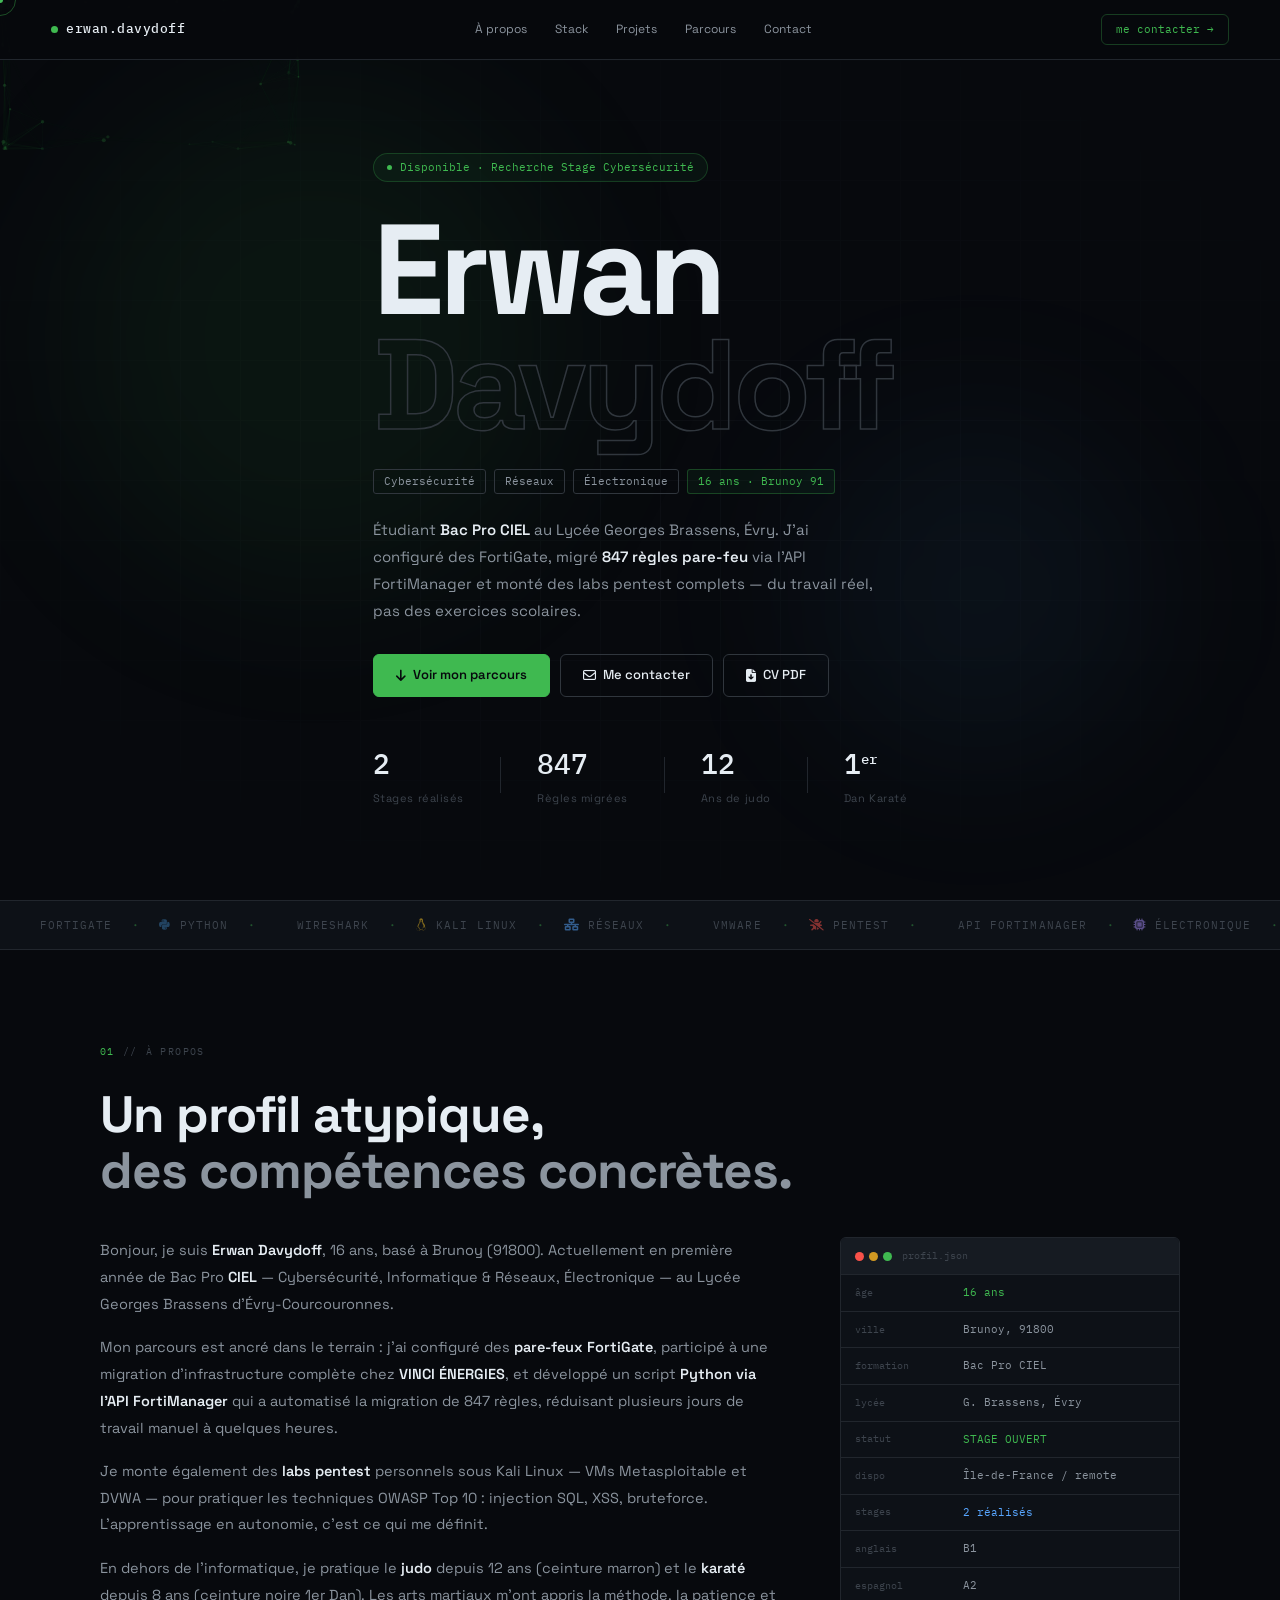
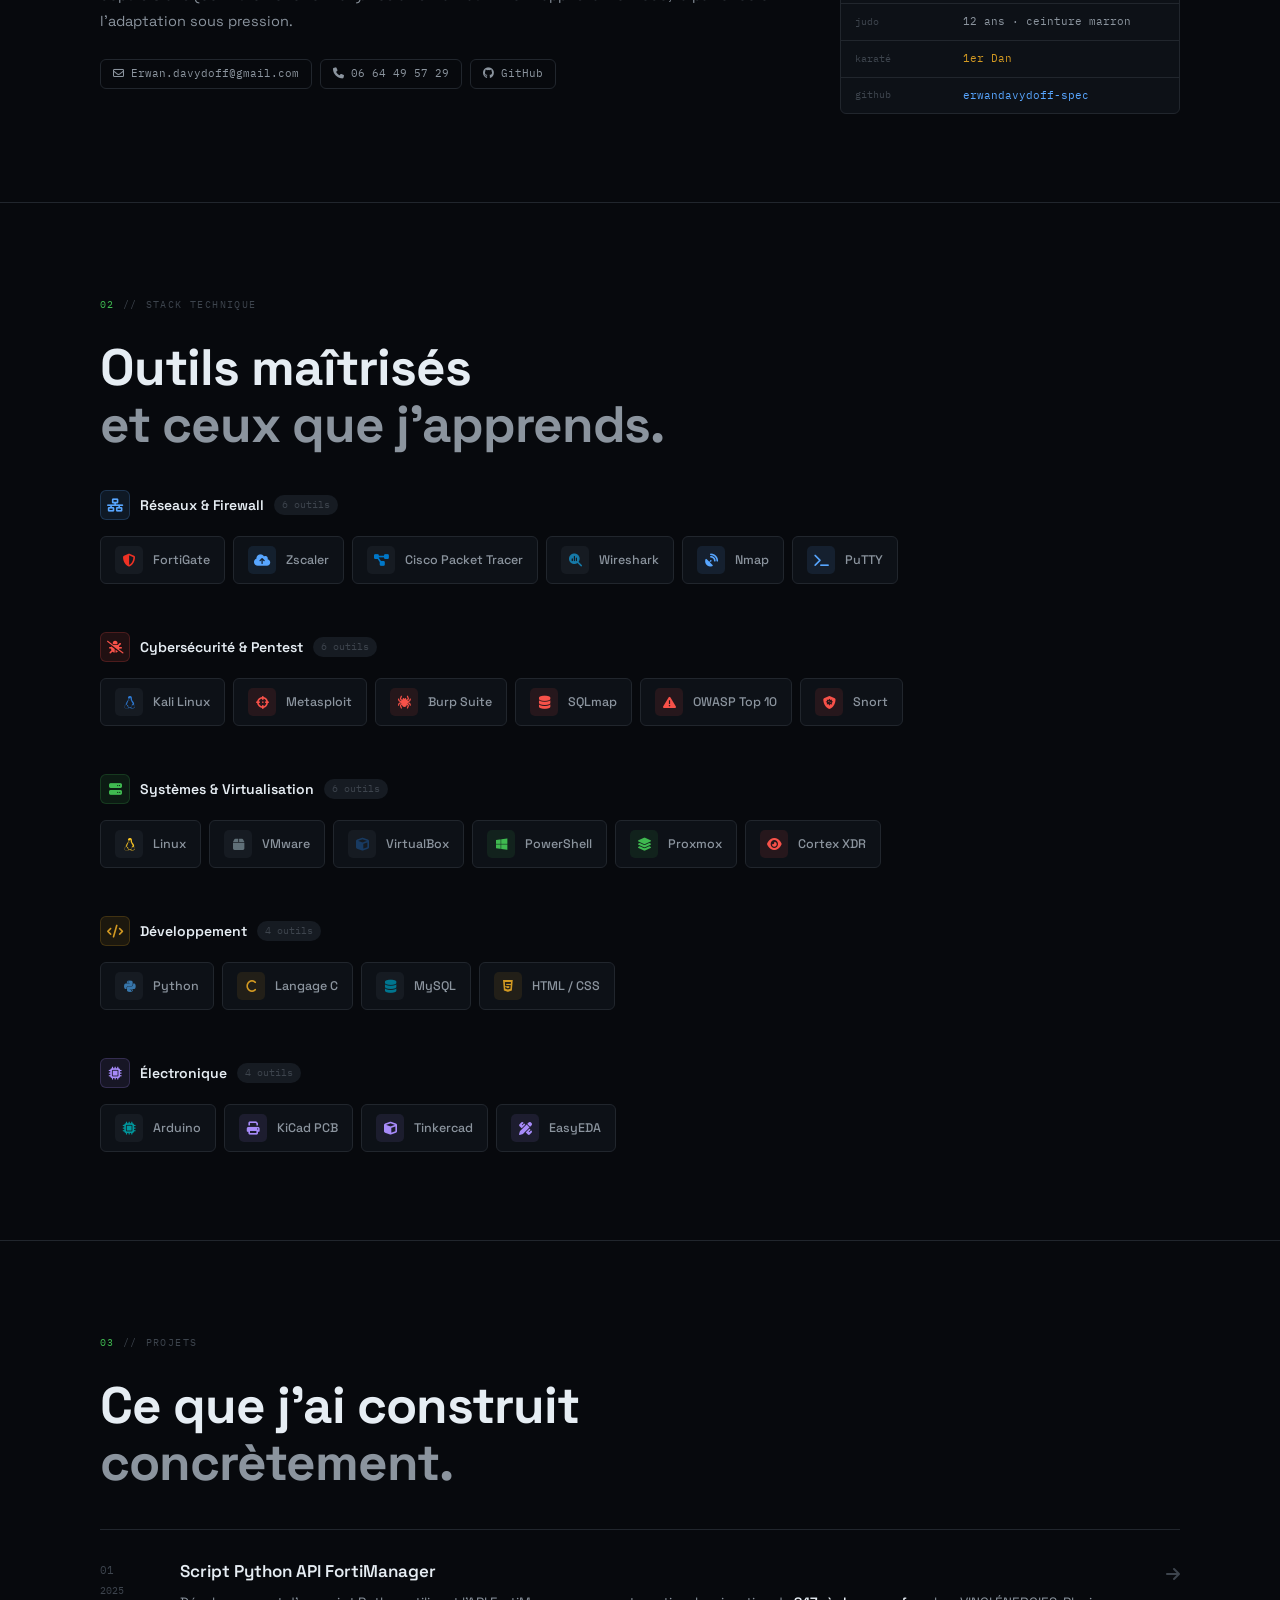
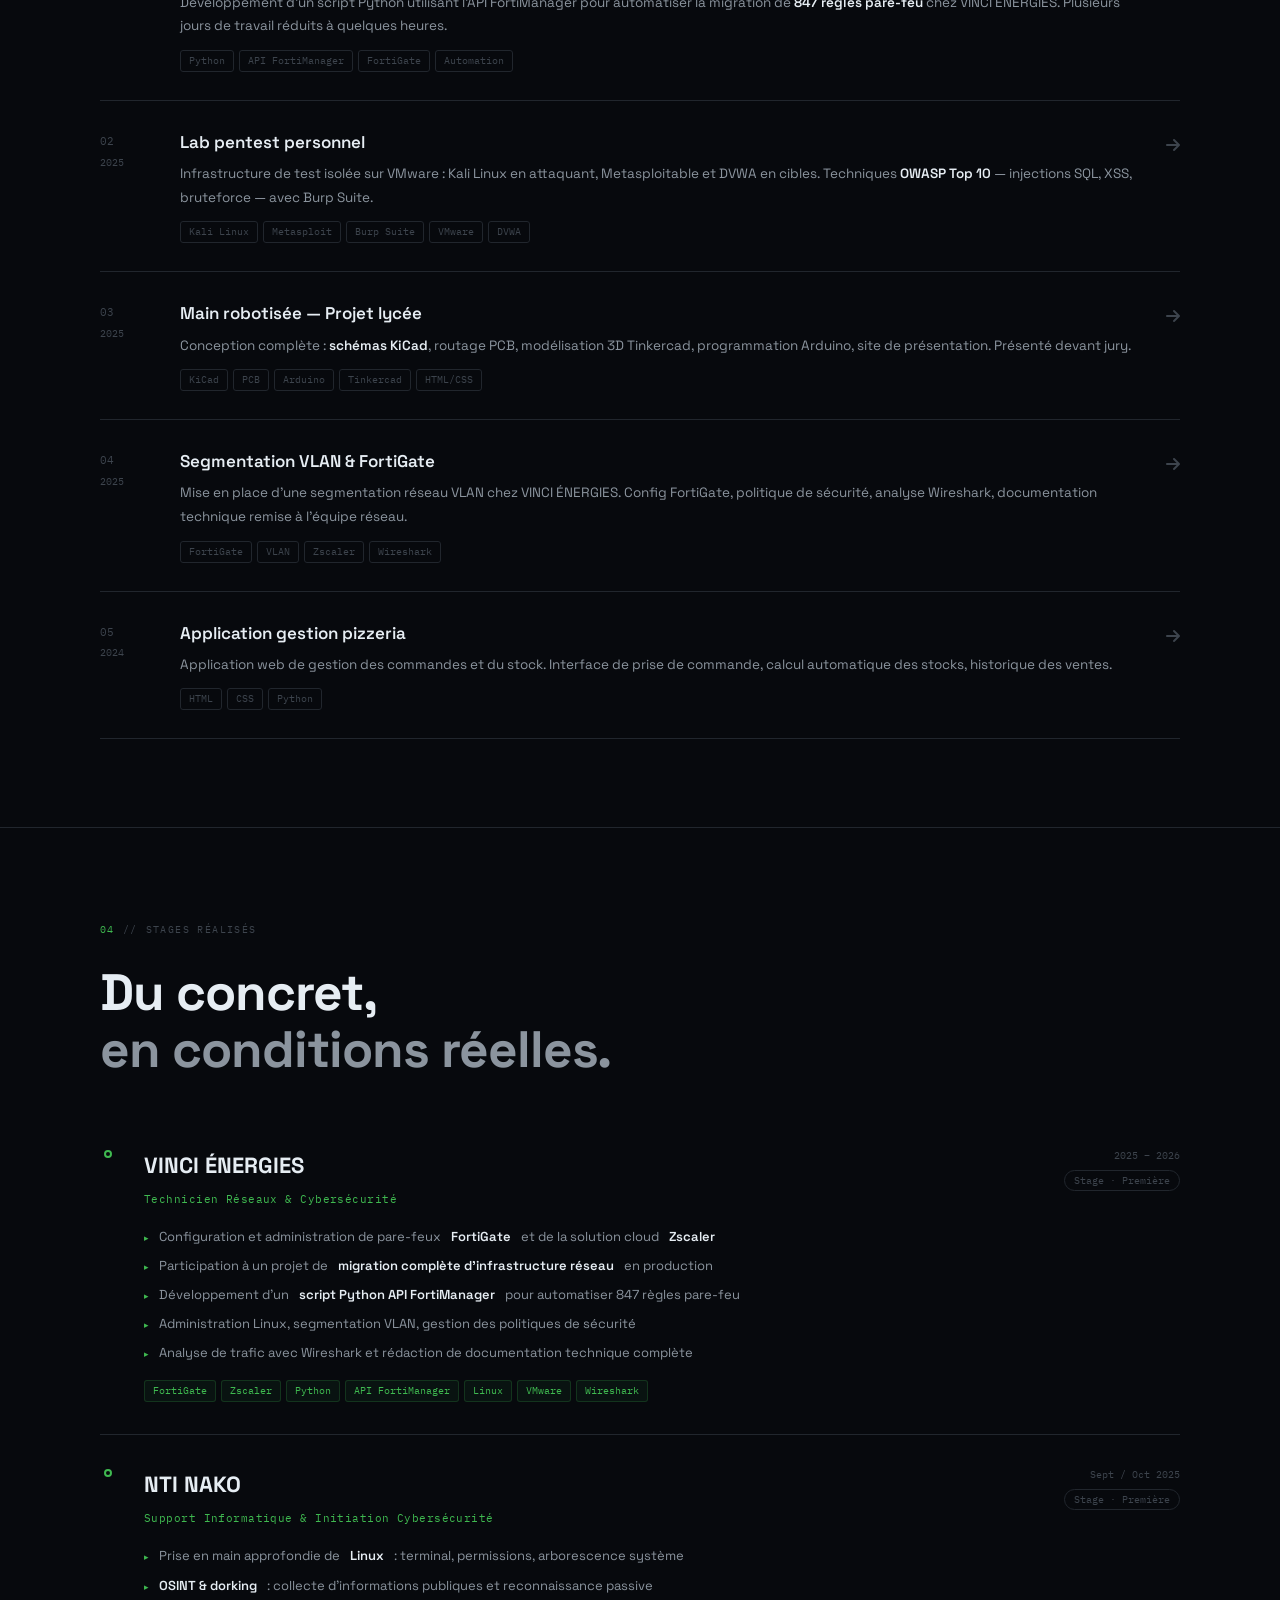
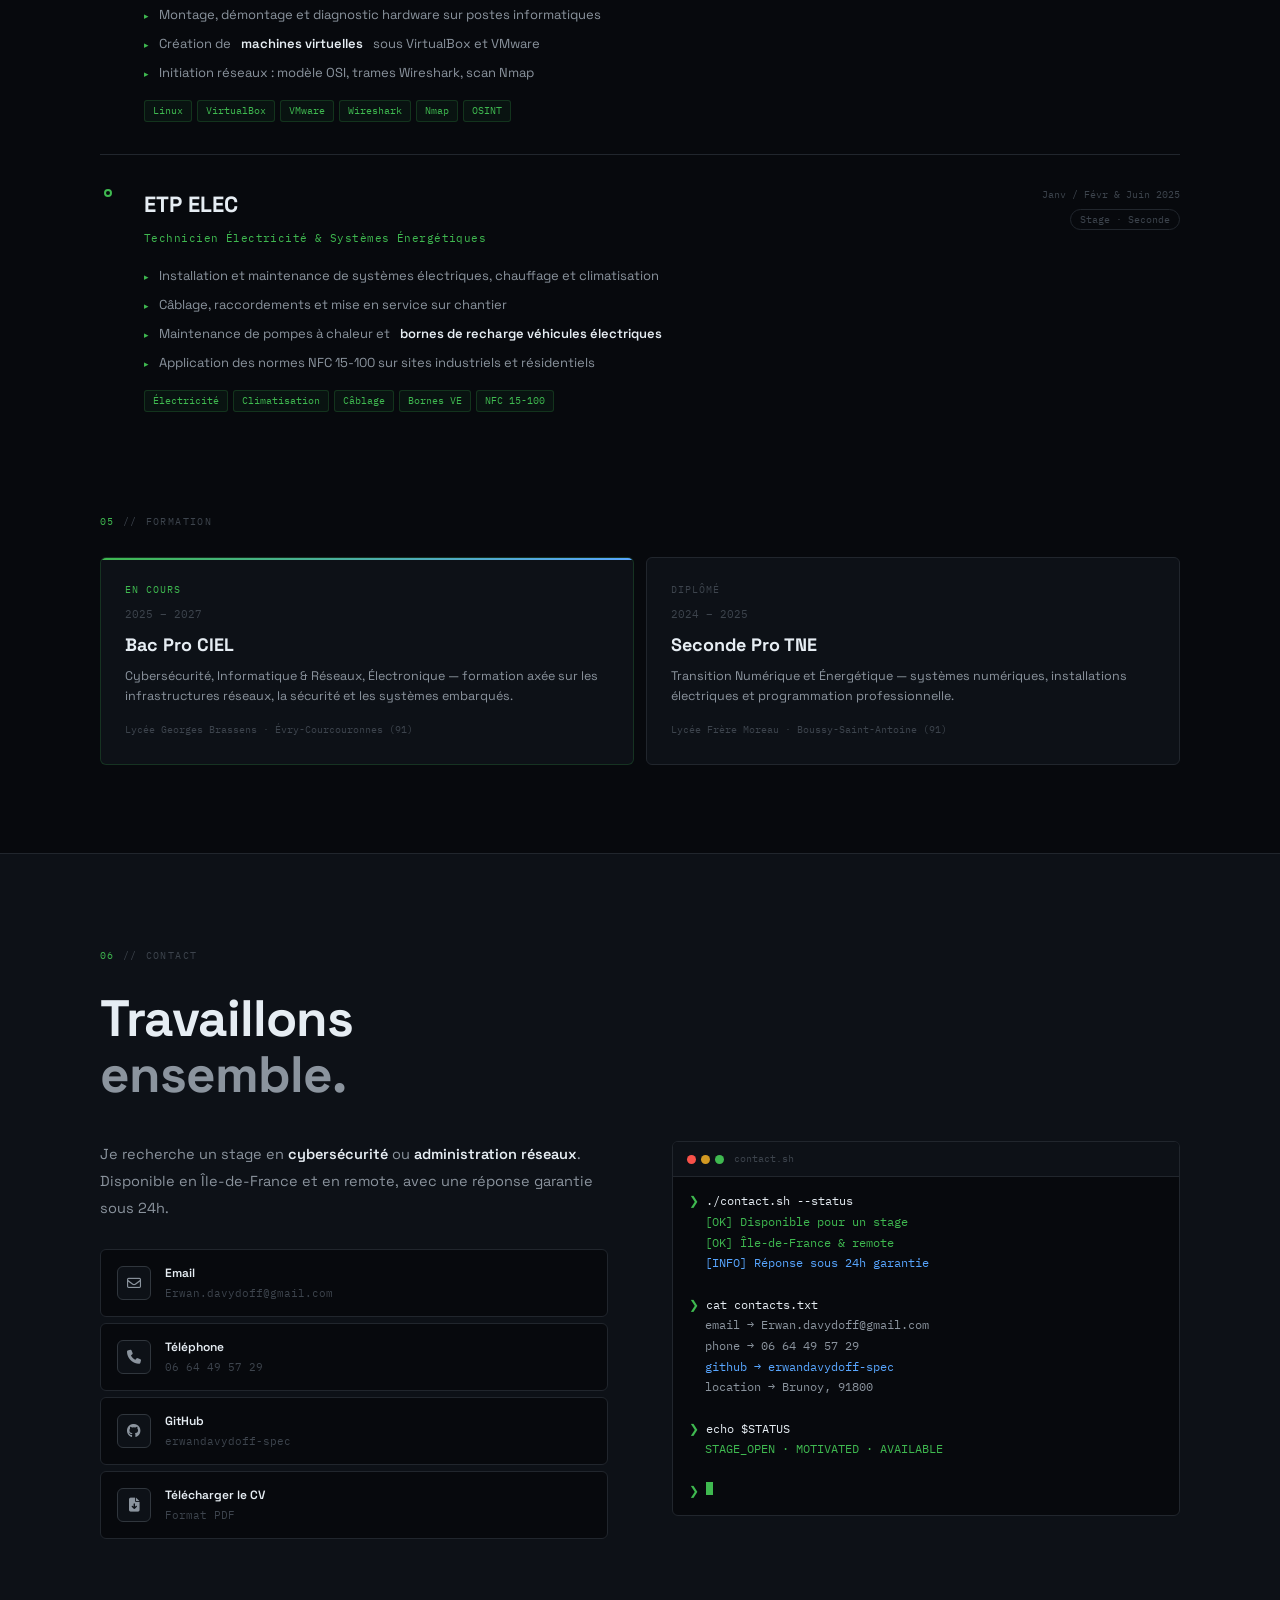
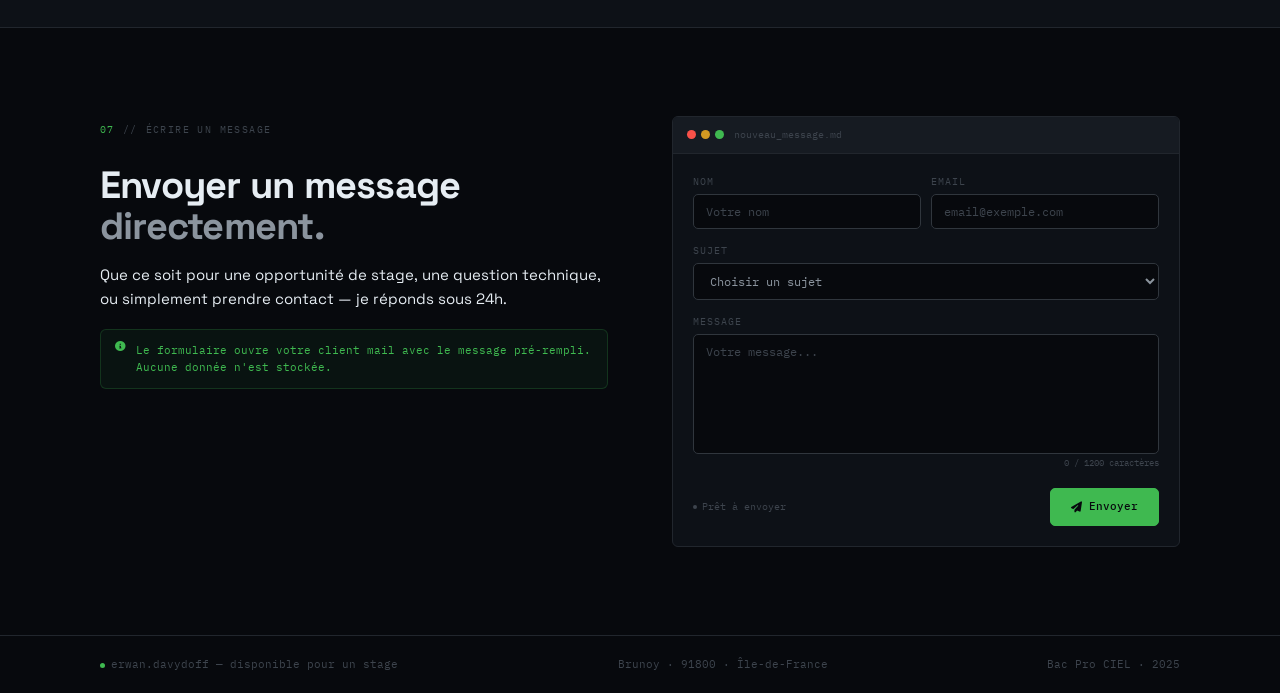
==== commit 97407671: "Rename index (3).html to index.html" ====
--- a/index.html
+++ b/index.html
@@ -7,1413 +7,1128 @@
   <meta name="description" content="Erwan Davydoff — Étudiant Bac Pro CIEL, cybersécurité, réseaux, électronique. Brunoy 91. Recherche stage.">
   <link rel="preconnect" href="https://fonts.googleapis.com">
   <link rel="preconnect" href="https://fonts.gstatic.com" crossorigin>
-  <link href="https://fonts.googleapis.com/css2?family=Syne:wght@400;500;700;800&family=JetBrains+Mono:wght@300;400;500&family=DM+Sans:wght@300;400;500;600&display=swap" rel="stylesheet">
-  <link rel="stylesheet" href="css/style.css">
-
-</head>
-<body>
+  <link href="https://fonts.googleapis.com/css2?family=Space+Grotesk:wght@400;500;600;700&family=IBM+Plex+Mono:wght@300;400;500&display=swap" rel="stylesheet">
+  <link rel="stylesheet" href="https://cdnjs.cloudflare.com/ajax/libs/font-awesome/6.5.0/css/all.min.css">
+  <style>
+    :root {
+      --bg:        #07090d;
+      --surface:   #0d1117;
+      --surface-2: #161b22;
+      --border:    #21262d;
+      --border-2:  #30363d;
+      --text:      #e6edf3;
+      --muted:     #8b949e;
+      --faint:     #3d444d;
+      --green:     #3fb950;
+      --green-dim: rgba(63,185,80,.12);
+      --green-glow:rgba(63,185,80,.06);
+      --blue:      #58a6ff;
+      --blue-dim:  rgba(88,166,255,.12);
+      --amber:     #d29922;
+      --red:       #f85149;
+      --mono:      'IBM Plex Mono', monospace;
+      --sans:      'Space Grotesk', sans-serif;
+      --nav-h:     60px;
+      --pad:       clamp(16px, 4vw, 72px);
+      --r:         6px;
+    }
+    *, *::before, *::after { box-sizing: border-box; margin: 0; padding: 0; }
+    html { scroll-behavior: smooth; font-size: 15px; }
+    body {
+      background: var(--bg); color: var(--text);
+      font-family: var(--sans); line-height: 1.6;
+      overflow-x: hidden; cursor: none;
+    }
     a { color: inherit; text-decoration: none; }
     ul { list-style: none; }
-    button { background: none; border: none; cursor: pointer; font: inherit; }
-    strong { font-weight: 600; color: var(--snow); }
-    ::selection { background: var(--green-20); color: var(--green); }
-
-    /* ═══════════════════════════════════════
-       NOISE + CURSOR
-    ═══════════════════════════════════════ */
-    .noise {
-      position: fixed; inset: 0;
-      background-image: url("data:image/svg+xml,%3Csvg viewBox='0 0 256 256' xmlns='http://www.w3.org/2000/svg'%3E%3Cfilter id='n'%3E%3CfeTurbulence type='fractalNoise' baseFrequency='0.85' numOctaves='4' stitchTiles='stitch'/%3E%3C/filter%3E%3Crect width='100%25' height='100%25' filter='url(%23n)' opacity='0.035'/%3E%3C/svg%3E");
-      background-size: 180px; pointer-events: none; z-index: 9990; mix-blend-mode: overlay;
-    }
-
-    #cursor {
-      position: fixed; width: 8px; height: 8px;
+    button { background: none; border: none; font: inherit; cursor: none; }
+    ::selection { background: var(--green-dim); color: var(--green); }
+    ::-webkit-scrollbar { width: 4px; }
+    ::-webkit-scrollbar-track { background: var(--bg); }
+    ::-webkit-scrollbar-thumb { background: var(--border-2); border-radius: 2px; }
+
+    /* ══════════════════════════════════
+       INTRO SCREEN
+    ══════════════════════════════════ */
+    #intro {
+      position: fixed; inset: 0; z-index: 9999;
+      background: var(--bg);
+      display: flex; flex-direction: column;
+      align-items: center; justify-content: center;
+      gap: 20px;
+      transition: opacity .6s ease, transform .6s ease;
+    }
+    #intro.hide { opacity: 0; transform: translateY(-12px); pointer-events: none; }
+
+    .intro-logo {
+      font-family: var(--mono); font-size: 13px; color: var(--faint);
+      letter-spacing: .2em; text-transform: uppercase;
+      opacity: 0; animation: fadeUp .5s ease .2s forwards;
+    }
+    .intro-name {
+      font-family: var(--sans); font-weight: 700;
+      font-size: clamp(36px, 6vw, 72px); letter-spacing: -.03em;
+      color: var(--text); line-height: 1;
+      opacity: 0; animation: fadeUp .5s ease .5s forwards;
+      overflow: hidden;
+    }
+    .intro-name span { display: block; }
+    .intro-bar {
+      width: 200px; height: 2px; background: var(--border);
+      border-radius: 2px; overflow: hidden;
+      opacity: 0; animation: fadeUp .4s ease .8s forwards;
+    }
+    .intro-bar-fill {
+      height: 100%; width: 0%; background: var(--green);
+      animation: fillBar 1.2s ease 1s forwards;
+      border-radius: 2px;
+    }
+    .intro-status {
+      font-family: var(--mono); font-size: 11px; color: var(--faint);
+      letter-spacing: .1em;
+      opacity: 0; animation: fadeUp .4s ease 1s forwards;
+    }
+    @keyframes fillBar { to { width: 100%; } }
+    @keyframes fadeUp {
+      from { opacity: 0; transform: translateY(14px); }
+      to   { opacity: 1; transform: none; }
+    }
+
+    /* ══════════════════════════════════
+       CUSTOM CURSOR
+    ══════════════════════════════════ */
+    #cur-dot {
+      position: fixed; width: 6px; height: 6px;
       background: var(--green); border-radius: 50%;
       pointer-events: none; z-index: 10000;
-      transform: translate(-50%,-50%);
-      transition: transform .08s ease, background .2s;
+      transform: translate(-50%, -50%);
+      transition: transform .1s ease, background .2s;
       mix-blend-mode: screen;
     }
-    #cursor-blur {
-      position: fixed; width: 38px; height: 38px;
-      border: 1px solid rgba(0,232,122,.28); border-radius: 50%;
+    #cur-ring {
+      position: fixed; width: 32px; height: 32px;
+      border: 1px solid rgba(63,185,80,.4); border-radius: 50%;
       pointer-events: none; z-index: 9999;
-      transform: translate(-50%,-50%);
-      transition: width .15s ease, height .15s ease, border-color .2s;
-    }
-    body:has(a:hover) #cursor { transform: translate(-50%,-50%) scale(2.2); }
-    body:has(a:hover) #cursor-blur { width: 58px; height: 58px; border-color: rgba(0,232,122,.13); }
-    body:has(button:hover) #cursor { transform: translate(-50%,-50%) scale(2.2); }
-
-    /* ═══════════════════════════════════════
+      transform: translate(-50%, -50%);
+      transition: width .2s ease, height .2s ease, border-color .2s, transform .12s ease;
+    }
+    body.cursor-hover #cur-dot { transform: translate(-50%,-50%) scale(2.5); background: var(--green); }
+    body.cursor-hover #cur-ring { width: 50px; height: 50px; border-color: rgba(63,185,80,.18); }
+    body.cursor-click #cur-dot { transform: translate(-50%,-50%) scale(.6); }
+
+    /* ══════════════════════════════════
        NAV
-    ═══════════════════════════════════════ */
+    ══════════════════════════════════ */
     #nav {
-      position: fixed; top: 0; left: 0; right: 0;
-      height: var(--nav-h); z-index: 500;
+      position: fixed; top: 0; left: 0; right: 0; height: var(--nav-h); z-index: 200;
       display: flex; align-items: center; justify-content: space-between;
       padding: 0 var(--pad);
-      background: rgba(6,10,14,.82);
-      backdrop-filter: blur(28px) saturate(1.5);
+      background: rgba(7,9,13,.88); backdrop-filter: blur(20px);
       border-bottom: 1px solid var(--border);
-      transition: background .3s;
+      transform: translateY(-100%); opacity: 0;
+      animation: navDrop .5s ease 2.6s forwards;
+    }
+    @keyframes navDrop {
+      to { transform: none; opacity: 1; }
     }
     .nav-brand {
-      font-family: var(--display); font-size: 17px; font-weight: 800;
-      letter-spacing: .03em; display: flex; align-items: center; gap: 6px;
-    }
-    .brand-slash { color: var(--green); font-family: var(--mono); font-size: 12px; font-weight: 400; }
-
-    .nav-menu { display: flex; gap: 0; }
-    .nav-menu a {
-      font-family: var(--body); font-size: 13px; font-weight: 500;
-      color: var(--slate); padding: 8px 14px; border-radius: 4px;
-      transition: color .15s, background .15s; letter-spacing: .015em;
-    }
-    .nav-menu a:hover { color: var(--snow); background: var(--bg-3); }
-
+      font-family: var(--mono); font-size: 13px; font-weight: 500;
+      color: var(--text); letter-spacing: .04em;
+      display: flex; align-items: center; gap: 8px;
+    }
+    .nav-brand-dot { width: 7px; height: 7px; border-radius: 50%; background: var(--green); animation: pulse 2s ease-in-out infinite; }
+    @keyframes pulse { 0%,100%{opacity:1;transform:scale(1)} 50%{opacity:.6;transform:scale(.85)} }
+    .nav-links { display: flex; gap: 4px; }
+    .nav-links a { font-size: 12px; color: var(--muted); padding: 6px 12px; border-radius: var(--r); transition: color .15s, background .15s; }
+    .nav-links a:hover { color: var(--text); background: var(--surface-2); }
     .nav-cta {
-      font-family: var(--mono); font-size: 11.5px; color: var(--green);
-      border: 1px solid var(--green-20); background: var(--green-08);
-      padding: 7px 15px; border-radius: 4px; transition: all .2s; letter-spacing: .04em;
-    }
-    .nav-cta:hover { background: var(--green-20); }
-
-    .nav-toggle {
-      display: none; flex-direction: column; gap: 5px; padding: 6px;
-    }
-    .nav-toggle span { display: block; width: 22px; height: 2px; background: var(--slate); transition: all .2s; }
-
-    /* ═══════════════════════════════════════
-       MOBILE MENU
-    ═══════════════════════════════════════ */
+      font-family: var(--mono); font-size: 11px; color: var(--green);
+      border: 1px solid rgba(63,185,80,.3); padding: 6px 14px; border-radius: var(--r);
+      transition: background .15s;
+    }
+    .nav-cta:hover { background: var(--green-dim); }
+    .nav-toggle { display: none; color: var(--muted); font-size: 18px; padding: 6px; }
     .mobile-menu {
       position: fixed; top: var(--nav-h); left: 0; right: 0;
-      background: var(--bg-2); border-bottom: 1px solid var(--border);
-      z-index: 490; padding: 16px var(--pad);
-      transform: translateY(-105%); opacity: 0;
-      transition: transform .3s ease, opacity .3s ease;
+      background: var(--surface); border-bottom: 1px solid var(--border);
+      z-index: 190; padding: 12px var(--pad);
+      transform: translateY(-110%); opacity: 0;
+      transition: transform .25s ease, opacity .25s;
       pointer-events: none;
     }
     .mobile-menu.open { transform: none; opacity: 1; pointer-events: all; }
-    .mobile-menu ul { display: flex; flex-direction: column; gap: 2px; }
-    .mobile-menu a {
-      display: block; padding: 12px 0; font-size: 15px;
-      color: var(--slate); border-bottom: 1px solid var(--border); transition: color .15s;
-    }
-    .mobile-menu a:hover { color: var(--snow); }
-
-    /* ═══════════════════════════════════════
-       SECTION BASE
-    ═══════════════════════════════════════ */
-    .section { padding: var(--sec-pad) var(--pad); position: relative; }
-    .section-inner { max-width: 1140px; margin: 0 auto; }
+    .mobile-menu a { display: block; padding: 11px 0; font-size: 14px; color: var(--muted); border-bottom: 1px solid var(--border); }
+    .mobile-menu a:last-child { border-bottom: none; }
+    .mobile-menu a:hover { color: var(--text); }
+
+    /* ══════════════════════════════════
+       SCROLL PROGRESS BAR
+    ══════════════════════════════════ */
+    #scroll-progress {
+      position: fixed; top: var(--nav-h); left: 0; height: 2px;
+      background: linear-gradient(90deg, var(--green), var(--blue));
+      width: 0%; z-index: 300; transition: width .1s linear;
+    }
+
+    /* ══════════════════════════════════
+       LAYOUT
+    ══════════════════════════════════ */
+    .section { padding: 88px var(--pad); }
+    .inner { max-width: 1080px; margin: 0 auto; }
     .section + .section { border-top: 1px solid var(--border); }
-
-    .section-label {
+    .sec-label {
       display: inline-flex; align-items: center; gap: 8px;
-      font-family: var(--mono); font-size: 10.5px; color: var(--fog);
-      letter-spacing: .12em; text-transform: uppercase; margin-bottom: 2.2rem;
-    }
-    .label-num { color: var(--green); font-weight: 500; }
-    .label-slash { color: var(--muted); }
-
-    .section-title {
-      font-family: var(--display); font-size: clamp(34px, 5vw, 68px);
-      font-weight: 800; line-height: 1.05; letter-spacing: -.025em;
-      color: var(--snow); margin-bottom: 3rem;
-    }
-    .section-title em { font-style: normal; color: transparent; -webkit-text-stroke: 1px var(--slate); }
-
-    /* ═══════════════════════════════════════
-       REVEAL
-    ═══════════════════════════════════════ */
-    .reveal { opacity: 0; transform: translateY(36px); transition: opacity .7s ease, transform .7s ease; }
+      font-family: var(--mono); font-size: 10px; color: var(--faint);
+      letter-spacing: .14em; text-transform: uppercase; margin-bottom: 1.8rem;
+    }
+    .sec-label-num { color: var(--green); }
+    .sec-title {
+      font-size: clamp(28px, 4vw, 52px); font-weight: 700;
+      line-height: 1.1; letter-spacing: -.02em; margin-bottom: 2.5rem; color: var(--text);
+    }
+    .sec-title em { font-style: normal; color: var(--muted); }
+
+    /* ══════════════════════════════════
+       SCROLL ANIMATIONS
+    ══════════════════════════════════ */
+    .reveal {
+      opacity: 0; transform: translateY(32px);
+      transition: opacity .7s cubic-bezier(.16,1,.3,1), transform .7s cubic-bezier(.16,1,.3,1);
+    }
     .reveal.visible { opacity: 1; transform: none; }
-
-    /* ═══════════════════════════════════════
+    .reveal-left {
+      opacity: 0; transform: translateX(-32px);
+      transition: opacity .7s cubic-bezier(.16,1,.3,1), transform .7s cubic-bezier(.16,1,.3,1);
+    }
+    .reveal-left.visible { opacity: 1; transform: none; }
+    .reveal-right {
+      opacity: 0; transform: translateX(32px);
+      transition: opacity .7s cubic-bezier(.16,1,.3,1), transform .7s cubic-bezier(.16,1,.3,1);
+    }
+    .reveal-right.visible { opacity: 1; transform: none; }
+    .reveal-scale {
+      opacity: 0; transform: scale(.94);
+      transition: opacity .6s cubic-bezier(.16,1,.3,1), transform .6s cubic-bezier(.16,1,.3,1);
+    }
+    .reveal-scale.visible { opacity: 1; transform: none; }
+    /* stagger children */
+    .stagger > * { opacity: 0; transform: translateY(20px); transition: opacity .5s ease, transform .5s ease; }
+    .stagger.visible > *:nth-child(1)  { opacity:1;transform:none;transition-delay:.05s }
+    .stagger.visible > *:nth-child(2)  { opacity:1;transform:none;transition-delay:.1s }
+    .stagger.visible > *:nth-child(3)  { opacity:1;transform:none;transition-delay:.15s }
+    .stagger.visible > *:nth-child(4)  { opacity:1;transform:none;transition-delay:.2s }
+    .stagger.visible > *:nth-child(5)  { opacity:1;transform:none;transition-delay:.25s }
+    .stagger.visible > *:nth-child(6)  { opacity:1;transform:none;transition-delay:.3s }
+    .stagger.visible > *:nth-child(7)  { opacity:1;transform:none;transition-delay:.35s }
+    .stagger.visible > *:nth-child(8)  { opacity:1;transform:none;transition-delay:.4s }
+    .stagger.visible > *:nth-child(9)  { opacity:1;transform:none;transition-delay:.45s }
+    .stagger.visible > *:nth-child(10) { opacity:1;transform:none;transition-delay:.5s }
+    .stagger.visible > *:nth-child(n+11){ opacity:1;transform:none;transition-delay:.55s }
+
+    /* ══════════════════════════════════
        HERO
-    ═══════════════════════════════════════ */
+    ══════════════════════════════════ */
     #hero {
       min-height: 100vh; padding-top: var(--nav-h);
       display: flex; flex-direction: column; justify-content: center;
+      padding-left: var(--pad); padding-right: var(--pad);
       position: relative; overflow: hidden;
     }
     #hero::before {
       content: '';
-      position: absolute; top: 15%; left: -8%;
-      width: 650px; height: 650px;
-      background: radial-gradient(circle, rgba(0,232,122,.055) 0%, transparent 68%);
-      pointer-events: none; animation: glow-drift 9s ease-in-out infinite;
-    }
-    @keyframes glow-drift { 0%,100% { transform: translate(0,0); } 50% { transform: translate(55px,-35px); } }
-
-    /* ── ANIMATED BG: SERVER ROOM GRID ── */
-    .hero-bg {
-      position: absolute; inset: 0; pointer-events: none;
-      overflow: hidden; z-index: 0;
-    }
-
-    /* Animated SVG background */
-    .hero-bg svg { width: 100%; height: 100%; position: absolute; inset: 0; }
-
-    @keyframes node-pulse {
-      0%,100% { opacity: .7; r: 5; }
-      50% { opacity: 1; r: 7; }
-    }
-    @keyframes node-pulse2 {
-      0%,100% { opacity: .5; r: 4; }
-      50% { opacity: .9; r: 6; }
-    }
-    .np1 { animation: node-pulse 3s ease-in-out infinite; }
-    .np2 { animation: node-pulse2 2.3s ease-in-out infinite .6s; }
-    .np3 { animation: node-pulse 4s ease-in-out infinite 1.2s; }
-
-    @keyframes data-flow {
-      0% { stroke-dashoffset: 200; opacity: 0; }
-      20% { opacity: .6; }
-      80% { opacity: .6; }
-      100% { stroke-dashoffset: 0; opacity: 0; }
-    }
-    .df1 { stroke-dasharray: 200; stroke-dashoffset: 200; animation: data-flow 4s linear infinite; }
-    .df2 { stroke-dasharray: 200; stroke-dashoffset: 200; animation: data-flow 4s linear infinite 1.3s; }
-    .df3 { stroke-dasharray: 200; stroke-dashoffset: 200; animation: data-flow 4s linear infinite 2.6s; }
-
-    @keyframes led-blink {
-      0%,100% { opacity: .9; }
-      50% { opacity: .2; }
-    }
-    .led1 { animation: led-blink 1.8s step-end infinite; }
-    .led2 { animation: led-blink 2.6s step-end infinite .4s; }
-    .led3 { animation: led-blink 3.1s step-end infinite 1s; }
-
-    /* Floating robot */
-    .hero-robot {
-      position: absolute; right: 5%; top: 50%; transform: translateY(-50%);
-      width: 280px; opacity: .18; pointer-events: none;
-      animation: robot-float 6s ease-in-out infinite;
-    }
-    @keyframes robot-float {
-      0%,100% { transform: translateY(-50%) translateY(0); }
-      50% { transform: translateY(-50%) translateY(-18px); }
-    }
-
-    .hero-container {
-      max-width: 1140px; margin: 0 auto;
-      padding: 60px var(--pad) 120px; position: relative; z-index: 1;
-    }
-
-    .hero-eyebrow {
-      display: inline-flex; align-items: center; gap: 10px;
+      position: absolute; inset: 0;
+      background-image:
+        linear-gradient(var(--border) 1px, transparent 1px),
+        linear-gradient(90deg, var(--border) 1px, transparent 1px);
+      background-size: 60px 60px;
+      opacity: .22; pointer-events: none;
+      mask-image: radial-gradient(ellipse 90% 80% at 50% 50%, black 0%, transparent 70%);
+    }
+    .glow-orb {
+      position: absolute; border-radius: 50%; pointer-events: none;
+      filter: blur(80px);
+    }
+    .glow-1 {
+      width: 500px; height: 500px; top: 10%; left: 5%;
+      background: rgba(63,185,80,.07);
+      animation: drift1 14s ease-in-out infinite;
+    }
+    .glow-2 {
+      width: 350px; height: 350px; bottom: 15%; right: 10%;
+      background: rgba(88,166,255,.05);
+      animation: drift2 18s ease-in-out infinite;
+    }
+    @keyframes drift1 { 0%,100%{transform:translate(0,0)} 50%{transform:translate(40px,-30px)} }
+    @keyframes drift2 { 0%,100%{transform:translate(0,0)} 50%{transform:translate(-30px,20px)} }
+
+    /* Particles canvas */
+    #particles-canvas {
+      position: absolute; inset: 0; pointer-events: none; opacity: .5;
+    }
+
+    .hero-inner { max-width: 1080px; margin: 0 auto; position: relative; z-index: 1; }
+    .hero-badge {
+      display: inline-flex; align-items: center; gap: 8px;
       font-family: var(--mono); font-size: 10.5px; color: var(--green);
-      letter-spacing: .14em; text-transform: uppercase; margin-bottom: 2.2rem;
-      padding: 6px 14px; border: 1px solid var(--green-20); background: var(--green-08);
-      border-radius: 100px;
-    }
-    .eyebrow-dot {
-      width: 5px; height: 5px; background: var(--green); border-radius: 50%;
-      animation: blink 1.8s step-end infinite;
-    }
-    @keyframes blink { 50% { opacity: 0; } }
-
+      border: 1px solid rgba(63,185,80,.25); background: var(--green-glow);
+      padding: 5px 13px; border-radius: 100px; margin-bottom: 2rem;
+      opacity: 0; animation: fadeUp .5s ease 2.8s forwards;
+    }
+    .badge-dot { width: 5px; height: 5px; border-radius: 50%; background: var(--green); animation: pulse 1.8s ease-in-out infinite; }
     .hero-name {
-      font-family: var(--display); font-size: clamp(68px, 11.5vw, 160px);
-      font-weight: 800; line-height: .88; letter-spacing: -.045em;
-      display: flex; flex-direction: column; margin-bottom: 2rem;
-    }
-    .name-line { display: block; }
-    .name-line.outline { color: transparent; -webkit-text-stroke: 2px var(--snow); }
-
-    .hero-descriptor {
-      display: flex; align-items: center; flex-wrap: wrap;
-      gap: 12px; margin-bottom: 1.8rem;
-      font-family: var(--body); font-size: 13px; font-weight: 500;
-      letter-spacing: .07em; text-transform: uppercase; color: var(--slate);
-    }
-    .desc-sep { color: var(--muted); }
-    .desc-item.accent { color: var(--green); }
-
+      font-size: clamp(56px, 10vw, 128px); font-weight: 700;
+      line-height: .9; letter-spacing: -.04em; margin-bottom: 1.8rem;
+      opacity: 0; animation: fadeUp .6s ease 3s forwards;
+    }
+    .hero-name span:first-child { display: block; color: var(--text); }
+    .hero-name span:last-child { display: block; color: transparent; -webkit-text-stroke: 1.5px var(--border-2); }
+    .hero-tags {
+      display: flex; flex-wrap: wrap; gap: 8px; margin-bottom: 1.5rem;
+      opacity: 0; animation: fadeUp .5s ease 3.2s forwards;
+    }
+    .tag {
+      font-family: var(--mono); font-size: 10.5px;
+      padding: 3px 10px; border-radius: 3px; border: 1px solid var(--border-2); color: var(--muted);
+    }
+    .tag.green { color: var(--green); border-color: rgba(63,185,80,.3); background: var(--green-glow); }
     .hero-lead {
-      font-size: 15.5px; color: var(--slate); line-height: 1.85;
-      max-width: 520px; margin-bottom: 2.5rem;
-    }
-    .hero-lead mark {
-      background: var(--green-08); color: var(--green);
-      padding: 1px 6px; border-radius: 3px; font-style: normal;
-    }
-
-    .hero-actions { display: flex; flex-wrap: wrap; gap: 12px; margin-bottom: 3.5rem; }
-
-    .btn {
-      font-family: var(--body); font-size: 12.5px; font-weight: 600;
-      letter-spacing: .06em; text-transform: uppercase; padding: 12px 26px;
-      border-radius: 4px; border: 1px solid transparent; transition: all .22s;
-      display: inline-flex; align-items: center; gap: 8px;
-    }
-    .btn-fill { background: var(--green); color: var(--bg); border-color: var(--green); }
-    .btn-fill:hover { background: transparent; color: var(--green); }
-    .btn-line { background: transparent; color: var(--snow); border-color: var(--border-2); }
-    .btn-line:hover { border-color: var(--green-20); color: var(--green); }
-
+      font-size: 15px; color: var(--muted); line-height: 1.8;
+      max-width: 500px; margin-bottom: 2rem;
+      opacity: 0; animation: fadeUp .5s ease 3.3s forwards;
+    }
+    .hero-lead strong { color: var(--text); font-weight: 600; }
+    .hero-actions {
+      display: flex; gap: 10px; flex-wrap: wrap; margin-bottom: 3rem;
+      opacity: 0; animation: fadeUp .5s ease 3.4s forwards;
+    }
+    .btn-primary {
+      font-size: 13px; font-weight: 600;
+      background: var(--green); color: #07090d;
+      padding: 10px 22px; border-radius: var(--r); border: 1px solid var(--green);
+      transition: all .2s; display: inline-flex; align-items: center; gap: 7px;
+    }
+    .btn-primary:hover { background: transparent; color: var(--green); }
+    .btn-ghost {
+      font-size: 13px; font-weight: 500; color: var(--text);
+      border: 1px solid var(--border-2);
+      padding: 10px 22px; border-radius: var(--r); transition: all .2s;
+      display: inline-flex; align-items: center; gap: 7px;
+    }
+    .btn-ghost:hover { border-color: rgba(63,185,80,.4); color: var(--green); }
     .hero-stats {
-      display: flex; align-items: center; gap: 32px;
-      flex-wrap: wrap;
-    }
-    .stat { display: flex; flex-direction: column; }
-    .stat-n { font-family: var(--display); font-size: 28px; font-weight: 800; color: var(--snow); line-height: 1; }
-    .stat-l { font-family: var(--mono); font-size: 10px; color: var(--fog); letter-spacing: .08em; text-transform: uppercase; margin-top: 4px; }
-    .stat-divider { width: 1px; height: 34px; background: var(--border); }
-
-    /* Terminal flottant hero */
-    .hero-terminal {
-      position: absolute; right: var(--pad); top: 50%; transform: translateY(-50%);
-      width: 340px; background: var(--panel); border: 1px solid var(--border);
-      border-radius: 10px; overflow: hidden;
-      box-shadow: 0 24px 60px rgba(0,0,0,.5), 0 0 0 1px rgba(0,232,122,.05);
-      z-index: 2;
-    }
-
-    .term-header {
+      display: flex; gap: 36px; flex-wrap: wrap;
+      opacity: 0; animation: fadeUp .5s ease 3.5s forwards;
+    }
+    .stat { display: flex; flex-direction: column; gap: 3px; }
+    .stat-n { font-family: var(--mono); font-size: 28px; font-weight: 500; color: var(--text); }
+    .stat-l { font-size: 11px; color: var(--faint); letter-spacing: .05em; }
+    .stat-div { width: 1px; height: 36px; background: var(--border); align-self: center; }
+
+    /* ══════════════════════════════════
+       TICKER
+    ══════════════════════════════════ */
+    .ticker-wrap {
+      overflow: hidden; border-top: 1px solid var(--border); border-bottom: 1px solid var(--border);
+      background: var(--surface); padding: 12px 0;
+    }
+    .ticker { display: flex; width: max-content; animation: ticker 35s linear infinite; }
+    .ticker-item {
+      font-family: var(--mono); font-size: 10.5px; letter-spacing: .1em;
+      text-transform: uppercase; color: var(--faint); padding: 0 18px; white-space: nowrap;
+      display: flex; align-items: center; gap: 8px;
+    }
+    .ticker-item img { width: 14px; height: 14px; object-fit: contain; opacity: .5; filter: grayscale(1) brightness(2); }
+    .ticker-item i { font-size: 12px; opacity: .5; }
+    .ticker-sep { color: var(--green); opacity: .4; padding: 0 4px; }
+    @keyframes ticker { from{transform:translateX(0)} to{transform:translateX(-50%)} }
+
+    /* ══════════════════════════════════
+       À PROPOS
+    ══════════════════════════════════ */
+    .about-grid { display: grid; grid-template-columns: 1fr 340px; gap: 64px; align-items: start; }
+    .about-body p { color: var(--muted); line-height: 1.85; margin-bottom: 1.1rem; font-size: 14.5px; }
+    .about-body p:last-child { margin-bottom: 0; }
+    .about-body strong { color: var(--text); font-weight: 600; }
+    .about-links { display: flex; flex-wrap: wrap; gap: 8px; margin-top: 1.6rem; }
+    .quick-link {
+      display: inline-flex; align-items: center; gap: 7px;
+      font-family: var(--mono); font-size: 11px; color: var(--muted);
+      border: 1px solid var(--border); padding: 5px 12px; border-radius: var(--r);
+      transition: all .2s;
+    }
+    .quick-link:hover { color: var(--green); border-color: rgba(63,185,80,.35); background: var(--green-glow); }
+    .info-panel {
+      background: var(--surface); border: 1px solid var(--border); border-radius: var(--r);
+      overflow: hidden; position: sticky; top: 80px;
+    }
+    .info-panel-header {
+      display: flex; align-items: center; gap: 8px;
+      padding: 10px 14px; background: var(--surface-2); border-bottom: 1px solid var(--border);
+    }
+    .dots { display: flex; gap: 5px; }
+    .dots span { width: 9px; height: 9px; border-radius: 50%; }
+    .dot-r { background: #f85149; } .dot-y { background: #d29922; } .dot-g { background: var(--green); }
+    .info-panel-title { font-family: var(--mono); font-size: 10px; color: var(--faint); margin-left: 2px; }
+    .info-row { display: grid; grid-template-columns: 100px 1fr; padding: 9px 14px; border-bottom: 1px solid var(--border); gap: 8px; }
+    .info-row:last-child { border-bottom: none; }
+    .info-key { font-family: var(--mono); font-size: 10px; color: var(--faint); align-self: center; }
+    .info-val { font-family: var(--mono); font-size: 11px; color: var(--muted); align-self: center; }
+    .info-val.green { color: var(--green); }
+    .info-val.blue { color: var(--blue); }
+    .info-val.amber { color: var(--amber); }
+
+    /* ══════════════════════════════════
+       STACK TECHNIQUE
+    ══════════════════════════════════ */
+    .stack-categories { display: flex; flex-direction: column; gap: 48px; }
+    .cat-header { display: flex; align-items: center; gap: 10px; margin-bottom: 16px; }
+    .cat-icon {
+      width: 30px; height: 30px; border-radius: 6px;
+      display: flex; align-items: center; justify-content: center;
+      font-size: 13px; flex-shrink: 0;
+    }
+    .cat-icon.net { background: rgba(88,166,255,.1); color: var(--blue); border: 1px solid rgba(88,166,255,.2); }
+    .cat-icon.sec { background: rgba(248,81,73,.1); color: var(--red); border: 1px solid rgba(248,81,73,.2); }
+    .cat-icon.sys { background: rgba(63,185,80,.1); color: var(--green); border: 1px solid rgba(63,185,80,.2); }
+    .cat-icon.dev { background: rgba(210,153,34,.1); color: var(--amber); border: 1px solid rgba(210,153,34,.2); }
+    .cat-icon.elec { background: rgba(167,139,250,.1); color: #a78bfa; border: 1px solid rgba(167,139,250,.2); }
+    .cat-title { font-size: 14px; font-weight: 600; color: var(--text); }
+    .cat-count { font-family: var(--mono); font-size: 10px; color: var(--faint); background: var(--surface-2); padding: 2px 8px; border-radius: 100px; }
+    .tools-grid { display: flex; flex-wrap: wrap; gap: 8px; }
+    .tool-card {
       display: flex; align-items: center; gap: 10px;
-      padding: 10px 14px; background: var(--bg-2); border-bottom: 1px solid var(--border);
-    }
-    .term-dots { display: flex; gap: 6px; }
-    .term-dots span { width: 10px; height: 10px; border-radius: 50%; }
-    .dot-r { background: #ff5f57; }
-    .dot-y { background: #febc2e; }
-    .dot-g { background: #28c840; }
-    .term-label { font-family: var(--mono); font-size: 11px; color: var(--fog); margin-left: 4px; }
-
-    .term-body {
-      padding: 14px 16px; font-family: var(--mono); font-size: 12px;
-      line-height: 1.75; max-height: 280px; overflow-y: auto;
-    }
-    .term-body::-webkit-scrollbar { width: 0; }
-
-    .tl { display: flex; align-items: center; gap: 8px; }
-    .tp { color: var(--green); font-size: 11px; }
-    .tc { color: var(--snow); }
-    .to { display: block; color: var(--slate); padding-left: 18px; }
-    .to.green { color: var(--green); }
-    .to.blue { color: var(--blue); }
-    .to.red { color: var(--red); }
-    .cur {
-      display: inline-block; width: 8px; height: 14px;
-      background: var(--green); opacity: .9;
-      animation: blink .9s step-end infinite;
-    }
-
-    .hero-scroll-hint {
-      position: absolute; bottom: 32px; left: 50%; transform: translateX(-50%);
-      display: flex; flex-direction: column; align-items: center; gap: 10px;
-      font-family: var(--mono); font-size: 10px; color: var(--fog); letter-spacing: .1em;
-      text-transform: uppercase; z-index: 2;
-    }
-    .scroll-line {
-      width: 1px; height: 40px;
-      background: linear-gradient(to bottom, var(--green), transparent);
-      animation: scroll-line-anim 2s ease-in-out infinite;
-    }
-    @keyframes scroll-line-anim {
-      0%,100% { opacity: .3; height: 40px; } 50% { opacity: 1; height: 56px; }
-    }
-
-    /* ═══════════════════════════════════════
-       MARQUEE
-    ═══════════════════════════════════════ */
-    .marquee-wrap {
-      overflow: hidden; border-top: 1px solid var(--border); border-bottom: 1px solid var(--border);
-      background: var(--bg-2); padding: 14px 0;
-    }
-    .marquee-inner {
-      display: flex; gap: 0; width: max-content;
-      animation: marquee 28s linear infinite;
-    }
-    .marquee-inner span {
-      font-family: var(--mono); font-size: 11px; letter-spacing: .12em;
-      text-transform: uppercase; color: var(--fog); padding: 0 20px; white-space: nowrap;
-    }
-    .marquee-inner .mx { color: var(--green); opacity: .5; }
-    @keyframes marquee { 0% { transform: translateX(0); } 100% { transform: translateX(-50%); } }
-
-    /* ═══════════════════════════════════════
-       ABOUT
-    ═══════════════════════════════════════ */
-    .about-layout {
-      display: grid; grid-template-columns: 1fr 380px; gap: 80px; align-items: start;
-    }
-    .about-body p { color: var(--slate); margin-bottom: 1.1rem; font-size: 15px; line-height: 1.85; }
-    .about-body p:last-child { margin-bottom: 0; }
-
-    .about-contact-quick { display: flex; flex-wrap: wrap; gap: 10px; margin-top: 2rem; }
-    .quick-link {
-      font-family: var(--mono); font-size: 11.5px; color: var(--fog);
-      border: 1px solid var(--border); padding: 6px 14px; border-radius: 4px;
-      transition: all .2s;
-    }
-    .quick-link:hover { color: var(--green); border-color: var(--green-20); }
-
-    .info-table { display: flex; flex-direction: column; border: 1px solid var(--border); border-radius: var(--radius); overflow: hidden; }
-    .info-r {
-      display: flex; justify-content: space-between; align-items: center;
-      padding: 11px 18px; font-size: 12.5px;
+      background: var(--surface); border: 1px solid var(--border);
+      border-radius: var(--r); padding: 9px 14px;
+      cursor: pointer; transition: all .2s; position: relative; overflow: hidden;
+    }
+    .tool-card::after {
+      content: ''; position: absolute; bottom: 0; left: 0; right: 0; height: 1px;
+      background: linear-gradient(90deg, transparent, var(--green), transparent);
+      transform: scaleX(0); transition: transform .3s ease;
+    }
+    .tool-card:hover { border-color: var(--border-2); background: var(--surface-2); transform: translateY(-2px); box-shadow: 0 8px 24px rgba(0,0,0,.3); }
+    .tool-card:hover::after { transform: scaleX(1); }
+    .tool-card:hover .tool-name { color: var(--text); }
+    .tool-icon {
+      width: 28px; height: 28px; flex-shrink: 0;
+      display: flex; align-items: center; justify-content: center;
+      border-radius: 5px; font-size: 13px;
+    }
+    .tool-icon img { width: 22px; height: 22px; object-fit: contain; }
+    .tool-name { font-size: 12.5px; font-weight: 500; color: var(--muted); white-space: nowrap; }
+    .ti-net { background: rgba(88,166,255,.1); color: var(--blue); }
+    .ti-sec { background: rgba(248,81,73,.1); color: var(--red); }
+    .ti-sys { background: rgba(63,185,80,.1); color: var(--green); }
+    .ti-dev { background: rgba(210,153,34,.1); color: var(--amber); }
+    .ti-elec { background: rgba(167,139,250,.1); color: #a78bfa; }
+    .ti-img { background: var(--surface-2); }
+
+    /* ══════════════════════════════════
+       PROJETS
+    ══════════════════════════════════ */
+    .projects-list { display: flex; flex-direction: column; gap: 0; }
+    .project {
+      display: grid; grid-template-columns: 56px 1fr auto;
+      gap: 24px; padding: 28px 0;
       border-bottom: 1px solid var(--border);
-      transition: background .15s;
-    }
-    .info-r:last-child { border-bottom: none; }
-    .info-r:hover { background: var(--bg-3); }
-    .ik { font-family: var(--mono); font-size: 10.5px; color: var(--fog); letter-spacing: .06em; }
-    .iv { color: var(--slate); font-weight: 500; text-align: right; }
-    .iv.green { color: var(--green); }
-    .iv.blue { color: var(--blue); }
-    .iv.amber { color: var(--amber); }
-
-    /* ═══════════════════════════════════════
-       SKILLS — LOGOS GRID
-    ═══════════════════════════════════════ */
-    .logos-grid { display: flex; flex-direction: column; gap: 40px; }
-
-    .logo-category { }
-    .cat-label {
-      display: inline-flex; align-items: center; gap: 8px;
-      font-family: var(--mono); font-size: 10.5px; letter-spacing: .1em;
-      text-transform: uppercase; color: var(--fog);
-      border-bottom: 1px solid var(--border);
-      padding-bottom: 10px; margin-bottom: 20px;
-      width: 100%;
-    }
-    .cat-label.net-lbl  { color: var(--blue); }
-    .cat-label.sec-lbl  { color: var(--red); }
-    .cat-label.sys-lbl  { color: var(--amber); }
-    .cat-label.dev-lbl  { color: var(--green); }
-    .cat-label.elec-lbl { color: var(--purple); }
-
-    .logo-row { display: flex; flex-wrap: wrap; gap: 10px; }
-
-    .logo-pill {
-      display: flex; align-items: center; gap: 9px;
-      padding: 9px 14px 9px 10px;
-      background: var(--panel); border: 1px solid var(--border);
-      border-radius: 6px; cursor: default;
-      transition: border-color .2s, background .2s, transform .2s;
-      position: relative; overflow: hidden;
-    }
-    .logo-pill::after {
-      content: ''; position: absolute; inset: 0;
-      background: radial-gradient(circle at var(--mx,50%) var(--my,50%), rgba(0,232,122,.07), transparent 60%);
-      opacity: 0; transition: opacity .3s;
-    }
-    .logo-pill:hover { border-color: var(--border-2); background: var(--bg-3); transform: translateY(-2px); }
-    .logo-pill:hover::after { opacity: 1; }
-
-    .lico { width: 28px; height: 28px; flex-shrink: 0; border-radius: 4px; }
-
-    /* Real logo images */
-    .logo-pill img.lico {
-      object-fit: contain; background: rgba(255,255,255,.04);
-      border-radius: 5px; padding: 3px;
-    }
-
-    .logo-pill span {
-      font-family: var(--mono); font-size: 11.5px; color: var(--slate);
-      letter-spacing: .03em; white-space: nowrap;
-    }
-    .logo-pill:hover span { color: var(--snow); }
-
-    /* ═══════════════════════════════════════
-       PROJECTS
-    ═══════════════════════════════════════ */
-    .projects-list { display: flex; flex-direction: column; }
-
-    .project-item {
-      display: grid; grid-template-columns: 90px 1fr 36px;
-      gap: 28px; align-items: start;
-      padding: 28px 0;
-      border-bottom: 1px solid var(--border);
-      transition: background .2s, padding .2s;
+      transition: padding .2s; position: relative;
       cursor: default;
     }
-    .project-item:first-child { border-top: 1px solid var(--border); }
-    .project-item:hover { background: var(--bg-2); padding-left: 16px; padding-right: 16px; margin: 0 -16px; border-radius: 6px; border-bottom-color: transparent; }
-
-    .proj-meta { display: flex; flex-direction: column; gap: 4px; padding-top: 4px; }
-    .proj-year { font-family: var(--mono); font-size: 10px; color: var(--fog); letter-spacing: .06em; }
-    .proj-num {
-      font-family: var(--display); font-size: 22px; font-weight: 800;
-      color: transparent; -webkit-text-stroke: 1px var(--border-2); line-height: 1;
-    }
-    .proj-content h3 {
-      font-family: var(--display); font-size: 19px; font-weight: 700;
-      color: var(--snow); margin-bottom: 8px; letter-spacing: -.015em;
-    }
-    .proj-content p { font-size: 13.5px; color: var(--slate); line-height: 1.75; margin-bottom: 14px; }
+    .project:first-child { border-top: 1px solid var(--border); }
+    .project::before {
+      content: ''; position: absolute; left: -var(--pad); right: -var(--pad);
+      top: 0; bottom: 0; background: var(--surface);
+      opacity: 0; transition: opacity .2s; z-index: -1;
+    }
+    .project:hover .proj-arrow { color: var(--green); transform: translateX(5px); }
+    .proj-num { font-family: var(--mono); font-size: 11px; color: var(--faint); padding-top: 4px; display: flex; flex-direction: column; gap: 4px; }
+    .proj-year { font-size: 10px; }
+    .proj-content h3 { font-size: 17px; font-weight: 600; color: var(--text); margin-bottom: 6px; }
+    .proj-content p { font-size: 13.5px; color: var(--muted); line-height: 1.75; margin-bottom: 12px; }
+    .proj-content p strong { color: var(--text); font-weight: 600; }
     .proj-stack { display: flex; flex-wrap: wrap; gap: 5px; }
-    .proj-stack span {
-      font-family: var(--mono); font-size: 10px; color: var(--green);
-      border: 1px solid var(--green-20); background: var(--green-08);
-      padding: 2px 8px; border-radius: 3px;
-    }
-    .proj-arrow {
-      font-size: 20px; color: var(--muted); transition: color .2s, transform .2s; padding-top: 4px;
-    }
-    .project-item:hover .proj-arrow { color: var(--green); transform: translateX(5px); }
-
-    /* ═══════════════════════════════════════
-       TIMELINE (EXPERIENCES)
-    ═══════════════════════════════════════ */
-    .timeline { display: flex; flex-direction: column; gap: 0; margin-bottom: 72px; }
-
-    .tl-item {
-      display: grid; grid-template-columns: 20px 1fr; gap: 30px; position: relative;
-    }
+    .proj-stack span { font-family: var(--mono); font-size: 10px; color: var(--faint); border: 1px solid var(--border); padding: 2px 8px; border-radius: 3px; }
+    .proj-arrow { font-size: 16px; color: var(--faint); transition: color .2s, transform .25s cubic-bezier(.16,1,.3,1); padding-top: 4px; align-self: start; }
+
+    /* ══════════════════════════════════
+       TIMELINE
+    ══════════════════════════════════ */
+    .timeline { display: flex; flex-direction: column; margin-bottom: 64px; }
+    .tl-item { display: grid; grid-template-columns: 16px 1fr; gap: 28px; }
     .tl-item + .tl-item { border-top: 1px solid var(--border); }
-
-    .tl-line {
-      display: flex; flex-direction: column; align-items: center; padding-top: 38px;
-    }
+    .tl-line { display: flex; flex-direction: column; align-items: center; padding-top: 34px; }
     .tl-dot {
-      width: 9px; height: 9px; background: var(--bg); border: 2px solid var(--green);
-      border-radius: 50%; flex-shrink: 0; transition: background .2s;
-      box-shadow: 0 0 8px rgba(0,232,122,.25);
-    }
-    .tl-item:hover .tl-dot { background: var(--green); }
-
-    .tl-body { padding: 36px 0; }
-
-    .tl-header {
-      display: flex; justify-content: space-between; align-items: flex-start;
-      gap: 20px; margin-bottom: 18px; flex-wrap: wrap;
-    }
-    .tl-company {
-      font-family: var(--display); font-size: 24px; font-weight: 800;
-      letter-spacing: -.01em; color: var(--snow); margin-bottom: 4px;
-    }
-    .tl-role {
-      font-family: var(--mono); font-size: 11.5px; color: var(--green);
-      display: block; letter-spacing: .04em;
-    }
+      width: 8px; height: 8px; border-radius: 50%; background: var(--bg); border: 2px solid var(--green);
+      flex-shrink: 0; transition: background .2s, box-shadow .2s;
+    }
+    .tl-item:hover .tl-dot { background: var(--green); box-shadow: 0 0 12px rgba(63,185,80,.5); }
+    .tl-body { padding: 32px 0; }
+    .tl-header { display: flex; justify-content: space-between; align-items: flex-start; gap: 20px; margin-bottom: 16px; flex-wrap: wrap; }
+    .tl-company { font-size: 22px; font-weight: 700; color: var(--text); margin-bottom: 3px; }
+    .tl-role { font-family: var(--mono); font-size: 11px; color: var(--green); letter-spacing: .04em; }
     .tl-right { display: flex; flex-direction: column; align-items: flex-end; gap: 6px; flex-shrink: 0; }
-    .tl-date { font-family: var(--mono); font-size: 10.5px; color: var(--fog); letter-spacing: .06em; }
-    .tl-badge {
-      font-family: var(--display); font-size: 9.5px; font-weight: 700;
-      letter-spacing: .1em; text-transform: uppercase; color: var(--fog);
-      border: 1px solid var(--border); padding: 3px 10px; border-radius: 100px;
-    }
-    .tl-missions { display: flex; flex-direction: column; gap: 9px; margin-bottom: 18px; }
-    .tl-missions li {
-      font-size: 13.5px; color: var(--slate);
-      display: flex; gap: 10px; line-height: 1.7;
-    }
-    .tl-missions li::before {
-      content: '▸'; color: var(--green); flex-shrink: 0; font-size: 9px; margin-top: 5px;
-    }
+    .tl-date { font-family: var(--mono); font-size: 10px; color: var(--faint); }
+    .tl-badge { font-family: var(--mono); font-size: 9.5px; color: var(--faint); border: 1px solid var(--border); padding: 2px 9px; border-radius: 100px; }
+    .tl-missions { display: flex; flex-direction: column; gap: 7px; margin-bottom: 16px; }
+    .tl-missions li { font-size: 13px; color: var(--muted); display: flex; gap: 10px; line-height: 1.7; }
+    .tl-missions li::before { content: '▸'; color: var(--green); flex-shrink: 0; font-size: 9px; margin-top: 5px; }
+    .tl-missions li strong { color: var(--text); font-weight: 600; }
     .tl-tech { display: flex; flex-wrap: wrap; gap: 5px; }
-    .tl-tech span {
-      font-family: var(--mono); font-size: 10px; color: var(--green);
-      border: 1px solid var(--green-20); background: var(--green-08);
-      padding: 2px 9px; border-radius: 3px; letter-spacing: .03em;
-    }
-
-    /* ═══════════════════════════════════════
+    .tl-tech span { font-family: var(--mono); font-size: 10px; color: var(--green); border: 1px solid rgba(63,185,80,.2); background: var(--green-glow); padding: 2px 8px; border-radius: 3px; }
+
+    /* ══════════════════════════════════
        FORMATION
-    ═══════════════════════════════════════ */
-    .formation-block { }
-    .edu-cards { display: grid; grid-template-columns: 1fr 1fr; gap: 16px; }
+    ══════════════════════════════════ */
+    .edu-grid { display: grid; grid-template-columns: 1fr 1fr; gap: 12px; }
     .edu-card {
-      background: var(--panel); border: 1px solid var(--border);
-      border-radius: var(--radius); padding: 28px; position: relative; overflow: hidden;
-      transition: border-color .2s, transform .2s;
-    }
-    .edu-card:hover { transform: translateY(-3px); }
-    .edu-card.active { border-color: var(--green-20); }
-    .edu-card.active::before {
-      content: ''; position: absolute; top: 0; left: 0; right: 0; height: 2px;
-      background: linear-gradient(to right, var(--green), var(--blue));
-    }
-    .edu-status {
-      font-family: var(--mono); font-size: 10px; color: var(--green);
-      letter-spacing: .1em; text-transform: uppercase; display: block; margin-bottom: 10px;
-    }
-    .edu-status.done { color: var(--fog); }
-    .edu-years { font-family: var(--mono); font-size: 11px; color: var(--fog); margin-bottom: 10px; }
-    .edu-card h3 { font-family: var(--display); font-size: 19px; font-weight: 800; color: var(--snow); margin-bottom: 6px; }
-    .edu-card p { font-size: 13px; color: var(--slate); margin-bottom: 12px; line-height: 1.6; }
-    .edu-school { font-family: var(--mono); font-size: 10.5px; color: var(--fog); }
-
-    /* ═══════════════════════════════════════
+      background: var(--surface); border: 1px solid var(--border);
+      border-radius: var(--r); padding: 24px; position: relative; overflow: hidden;
+      transition: border-color .2s, transform .3s cubic-bezier(.16,1,.3,1), box-shadow .2s;
+    }
+    .edu-card:hover { transform: translateY(-3px); border-color: var(--border-2); box-shadow: 0 12px 32px rgba(0,0,0,.3); }
+    .edu-card.active { border-color: rgba(63,185,80,.2); }
+    .edu-card.active::before { content: ''; position: absolute; top: 0; left: 0; right: 0; height: 2px; background: linear-gradient(to right, var(--green), var(--blue)); }
+    .edu-status { font-family: var(--mono); font-size: 10px; color: var(--green); letter-spacing: .1em; text-transform: uppercase; display: block; margin-bottom: 8px; }
+    .edu-status.done { color: var(--faint); }
+    .edu-years { font-family: var(--mono); font-size: 10.5px; color: var(--faint); margin-bottom: 8px; }
+    .edu-card h3 { font-size: 18px; font-weight: 700; color: var(--text); margin-bottom: 6px; }
+    .edu-card p { font-size: 12.5px; color: var(--muted); line-height: 1.6; margin-bottom: 10px; }
+    .edu-school { font-family: var(--mono); font-size: 10px; color: var(--faint); }
+
+    /* ══════════════════════════════════
        CONTACT
-    ═══════════════════════════════════════ */
-    #contact { background: var(--bg-2); }
-    .contact-layout { display: grid; grid-template-columns: 1fr 1fr; gap: 72px; align-items: start; }
-    .contact-title { margin-bottom: 1.4rem; }
-    .contact-desc { font-size: 15px; color: var(--slate); line-height: 1.85; margin-bottom: 2rem; max-width: 400px; }
-    .contact-links { display: flex; flex-direction: column; gap: 8px; }
-
+    ══════════════════════════════════ */
+    #contact { background: var(--surface); }
+    .contact-grid { display: grid; grid-template-columns: 1fr 1fr; gap: 64px; align-items: start; }
+    .contact-desc { font-size: 14.5px; color: var(--muted); line-height: 1.85; margin-bottom: 1.8rem; }
+    .contact-desc strong { color: var(--text); font-weight: 600; }
+    .contact-links { display: flex; flex-direction: column; gap: 6px; }
     .c-link {
-      display: flex; align-items: center; gap: 14px; padding: 15px 18px;
-      background: var(--panel); border: 1px solid var(--border);
-      border-radius: 6px; transition: all .2s; position: relative; overflow: hidden;
-    }
-    .c-link::before {
-      content: ''; position: absolute; left: 0; top: 0; bottom: 0; width: 2px;
-      background: var(--green); transform: scaleY(0); transition: transform .25s ease;
-    }
-    .c-link:hover { border-color: var(--green-20); background: var(--bg-3); }
+      display: flex; align-items: center; gap: 14px; padding: 14px 16px;
+      background: var(--bg); border: 1px solid var(--border); border-radius: var(--r);
+      transition: all .2s; position: relative; overflow: hidden;
+    }
+    .c-link::before { content: ''; position: absolute; left: 0; top: 0; bottom: 0; width: 2px; background: var(--green); transform: scaleY(0); transition: transform .22s; }
+    .c-link:hover { border-color: rgba(63,185,80,.25); background: var(--green-glow); transform: translateX(4px); }
     .c-link:hover::before { transform: scaleY(1); }
-
-    .c-icon {
-      width: 34px; height: 34px; display: flex; align-items: center; justify-content: center;
-      background: var(--bg-2); border: 1px solid var(--border-2);
-      border-radius: 6px; font-size: 14px; flex-shrink: 0; transition: border-color .2s;
-    }
-    .c-link:hover .c-icon { border-color: var(--green-20); }
-    .c-info { display: flex; flex-direction: column; gap: 2px; flex: 1; }
-    .c-label { font-family: var(--display); font-size: 11px; font-weight: 700; letter-spacing: .08em; text-transform: uppercase; color: var(--snow); }
-    .c-val { font-family: var(--mono); font-size: 10.5px; color: var(--fog); }
-    .c-arr { font-size: 15px; color: var(--muted); transition: color .2s, transform .2s; }
-    .c-link:hover .c-arr { color: var(--green); transform: translate(2px,-2px); }
-
-    .contact-terminal { margin-top: 6px; }
-    .contact-terminal .term-body { min-height: 270px; }
-
-    /* ═══════════════════════════════════════
+    .c-ico { width: 34px; height: 34px; display: flex; align-items: center; justify-content: center; border-radius: 6px; background: var(--surface); border: 1px solid var(--border-2); font-size: 14px; color: var(--muted); flex-shrink: 0; transition: all .18s; }
+    .c-link:hover .c-ico { border-color: rgba(63,185,80,.3); color: var(--green); }
+    .c-info { flex: 1; display: flex; flex-direction: column; gap: 2px; }
+    .c-label { font-size: 12px; font-weight: 600; color: var(--text); }
+    .c-val { font-family: var(--mono); font-size: 10.5px; color: var(--faint); }
+    .c-arrow { color: var(--faint); font-size: 14px; transition: color .18s, transform .18s; }
+    .c-link:hover .c-arrow { color: var(--green); transform: translate(2px,-2px); }
+
+    /* Terminal */
+    .term-box { background: var(--bg); border: 1px solid var(--border); border-radius: var(--r); overflow: hidden; }
+    .term-head { display: flex; align-items: center; gap: 8px; padding: 9px 14px; background: var(--surface); border-bottom: 1px solid var(--border); }
+    .term-label { font-family: var(--mono); font-size: 10px; color: var(--faint); margin-left: 2px; }
+    .term-body { padding: 14px 16px; font-family: var(--mono); font-size: 11.5px; line-height: 1.8; }
+    .tp { color: var(--green); } .tc { color: var(--text); }
+    .to { display: block; color: var(--muted); padding-left: 16px; }
+    .to.g { color: var(--green); } .to.b { color: var(--blue); } .to.a { color: var(--amber); }
+    .cur { display: inline-block; width: 7px; height: 13px; background: var(--green); animation: blink .9s step-end infinite; }
+    @keyframes blink { 50%{opacity:0} }
+
+    /* ══════════════════════════════════
+       FORM
+    ══════════════════════════════════ */
+    .form-grid-layout { display: grid; grid-template-columns: 1fr 1fr; gap: 64px; align-items: start; }
+    .form-intro p { font-size: 14px; color: var(--muted); line-height: 1.8; margin-bottom: 1.2rem; }
+    .form-info-block { display: flex; align-items: flex-start; gap: 10px; background: var(--green-glow); border: 1px solid rgba(63,185,80,.2); border-radius: var(--r); padding: 12px 14px; font-family: var(--mono); font-size: 10.5px; color: var(--green); line-height: 1.6; }
+    .contact-form { background: var(--surface); border: 1px solid var(--border); border-radius: var(--r); overflow: hidden; }
+    .form-hd { display: flex; align-items: center; gap: 8px; padding: 10px 14px; background: var(--surface-2); border-bottom: 1px solid var(--border); }
+    .form-body { padding: 20px; display: flex; flex-direction: column; gap: 14px; }
+    .form-row { display: grid; grid-template-columns: 1fr 1fr; gap: 10px; }
+    .form-field { display: flex; flex-direction: column; gap: 5px; }
+    .form-label { font-family: var(--mono); font-size: 9.5px; color: var(--faint); letter-spacing: .1em; text-transform: uppercase; }
+    .form-input, .form-textarea, .form-select { background: var(--bg); border: 1px solid var(--border-2); border-radius: 5px; padding: 9px 12px; font-family: var(--mono); font-size: 12px; color: var(--text); outline: none; transition: border-color .2s; }
+    .form-input::placeholder, .form-textarea::placeholder { color: var(--faint); }
+    .form-input:focus, .form-textarea:focus, .form-select:focus { border-color: rgba(63,185,80,.35); }
+    .form-select { cursor: pointer; color: var(--muted); }
+    .form-select option { background: var(--bg); }
+    .form-textarea { min-height: 120px; resize: none; }
+    .form-char { font-family: var(--mono); font-size: 9px; color: var(--faint); text-align: right; margin-top: -3px; }
+    .form-char.warn { color: var(--amber); }
+    .form-foot { display: flex; align-items: center; justify-content: space-between; gap: 12px; padding-top: 4px; }
+    .form-status { font-family: var(--mono); font-size: 10px; color: var(--faint); display: flex; align-items: center; gap: 5px; }
+    .form-status.success { color: var(--green); } .form-status.error { color: var(--red); }
+    .status-dot { width: 4px; height: 4px; border-radius: 50%; background: currentColor; }
+    .btn-send { font-family: var(--mono); font-size: 11px; font-weight: 500; background: var(--green); color: #07090d; border: 1px solid var(--green); padding: 9px 20px; border-radius: 5px; transition: all .18s; display: flex; align-items: center; gap: 7px; white-space: nowrap; }
+    .btn-send:hover { background: transparent; color: var(--green); }
+    .btn-send:active { transform: scale(.97); }
+    .btn-send.sending { opacity: .5; pointer-events: none; }
+
+    /* ══════════════════════════════════
+       MODAL
+    ══════════════════════════════════ */
+    .modal { position: fixed; inset: 0; display: none; align-items: center; justify-content: center; z-index: 999; }
+    .modal.open { display: flex; }
+    .modal-bg { position: absolute; inset: 0; background: rgba(0,0,0,.65); backdrop-filter: blur(4px); }
+    .modal-card {
+      position: relative; width: min(480px, 92%);
+      background: var(--surface); border: 1px solid var(--border-2);
+      border-radius: 8px; padding: 24px; box-shadow: 0 24px 64px rgba(0,0,0,.7);
+      color: var(--text);
+      animation: modalIn .25s cubic-bezier(.16,1,.3,1);
+    }
+    @keyframes modalIn { from{opacity:0;transform:scale(.96) translateY(8px)} to{opacity:1;transform:none} }
+    .modal-close { position: absolute; top: 14px; right: 14px; color: var(--faint); font-size: 18px; padding: 4px; transition: color .15s; }
+    .modal-close:hover { color: var(--text); }
+    .modal-card h3 { font-size: 18px; font-weight: 700; margin-bottom: 8px; }
+    .modal-card p { color: var(--muted); font-size: 13.5px; line-height: 1.65; }
+
+    /* ══════════════════════════════════
+       SCROLL PROGRESS
+    ══════════════════════════════════ */
+    #scroll-progress { position: fixed; top: var(--nav-h); left: 0; height: 2px; background: linear-gradient(90deg, var(--green), var(--blue)); width: 0%; z-index: 300; transition: width .08s linear; }
+
+    /* ══════════════════════════════════
        FOOTER
-    ═══════════════════════════════════════ */
-    footer { padding: 22px var(--pad); border-top: 1px solid var(--border); background: var(--bg); }
-    .footer-inner {
-      max-width: 1140px; margin: 0 auto;
-      display: flex; justify-content: space-between; align-items: center;
-      flex-wrap: wrap; gap: 10px;
-      font-family: var(--mono); font-size: 10.5px; color: var(--fog);
-    }
-    .footer-brand { color: var(--slate); }
-    .ft-dot {
-      display: inline-block; width: 6px; height: 6px; background: var(--green);
-      border-radius: 50%; margin-right: 6px; animation: blink 2s step-end infinite;
-    }
-
-    /* ═══════════════════════════════════════
+    ══════════════════════════════════ */
+    footer { padding: 20px var(--pad); border-top: 1px solid var(--border); }
+    .footer-inner { max-width: 1080px; margin: 0 auto; display: flex; justify-content: space-between; align-items: center; flex-wrap: wrap; gap: 8px; font-family: var(--mono); font-size: 10.5px; color: var(--faint); }
+    .ft-dot { width: 5px; height: 5px; border-radius: 50%; background: var(--green); animation: pulse 2s ease-in-out infinite; display: inline-block; margin-right: 6px; }
+
+    /* ══════════════════════════════════
        RESPONSIVE
-    ═══════════════════════════════════════ */
-    @media (max-width: 1100px) {
-      .hero-terminal { display: none; }
-      .hero-robot { display: none; }
-      .hero-container { max-width: 100%; }
-    }
+    ══════════════════════════════════ */
     @media (max-width: 900px) {
-      .about-layout { grid-template-columns: 1fr; gap: 36px; }
-      .contact-layout { grid-template-columns: 1fr; gap: 36px; }
-      .edu-cards { grid-template-columns: 1fr; }
-      .nav-menu, .nav-cta { display: none; }
-      .nav-toggle { display: flex; }
-      .project-item { grid-template-columns: 70px 1fr 28px; gap: 18px; }
+      .about-grid { grid-template-columns: 1fr; gap: 36px; }
+      .info-panel { position: static; }
+      .contact-grid, .form-grid-layout { grid-template-columns: 1fr; gap: 36px; }
+      .edu-grid { grid-template-columns: 1fr; }
+      .nav-links, .nav-cta { display: none; }
+      .nav-toggle { display: block; }
+      .section { padding: 64px var(--pad); }
     }
     @media (max-width: 600px) {
-      .hero-name { font-size: clamp(52px, 15.5vw, 84px); }
-      .hero-stats { gap: 18px; flex-wrap: wrap; }
-      .stat-divider { display: none; }
-      .project-item { grid-template-columns: 1fr; }
-      .proj-meta { flex-direction: row; }
+      .hero-name { font-size: clamp(48px, 14vw, 80px); }
+      .project { grid-template-columns: 44px 1fr; gap: 16px; }
       .proj-arrow { display: none; }
       .tl-item { grid-template-columns: 1fr; }
       .tl-line { display: none; }
       .tl-header { flex-direction: column; }
       .tl-right { align-items: flex-start; }
-      footer .footer-mid { display: none; }
+      .form-row { grid-template-columns: 1fr; }
+      .hero-stats { gap: 20px; }
+      .stat-div { display: none; }
+    }
+    @media (hover: none) {
+      body { cursor: auto; }
+      #cur-dot, #cur-ring { display: none; }
     }
   </style>
 </head>
 <body>
 
-<div id="cursor"></div>
-<div id="cursor-blur"></div>
-<div class="noise"></div>
-
-<!-- ══ NAV ══ -->
+<!-- CUSTOM CURSOR -->
+<div id="cur-dot"></div>
+<div id="cur-ring"></div>
+
+<!-- INTRO SCREEN -->
+<div id="intro">
+  <div class="intro-logo">Portfolio · 2025</div>
+  <div class="intro-name">
+    <span>Erwan</span>
+    <span style="color:transparent;-webkit-text-stroke:1.5px #3d444d">Davydoff</span>
+  </div>
+  <div class="intro-bar"><div class="intro-bar-fill"></div></div>
+  <div class="intro-status">Chargement en cours...</div>
+</div>
+
+<!-- SCROLL PROGRESS -->
+<div id="scroll-progress"></div>
+
+<!-- NAV -->
 <nav id="nav">
-  <a href="#hero" class="nav-brand"><span class="brand-slash">//</span> ED</a>
-  <ul class="nav-menu">
-    <li><a href="#about">À propos</a></li>
-    <li><a href="#skills">Stack</a></li>
-    <li><a href="#projects">Projets</a></li>
-    <li><a href="#experience">Parcours</a></li>
-    <li><a href="#contact">Contact</a></li>
-  </ul>
-  <a href="CV_Professionnel_Simple_Beige_et_Noir-2.pdf" download class="nav-cta">↓ CV</a>
-  <button class="nav-toggle" id="nav-toggle" aria-label="Menu"><span></span><span></span></button>
+  <div class="nav-brand">
+    <div class="nav-brand-dot"></div>
+    <span>erwan.davydoff</span>
+  </div>
+  <div class="nav-links">
+    <a href="#about">À propos</a>
+    <a href="#skills">Stack</a>
+    <a href="#projects">Projets</a>
+    <a href="#experience">Parcours</a>
+    <a href="#contact">Contact</a>
+  </div>
+  <a href="mailto:Erwan.davydoff@gmail.com" class="nav-cta">me contacter →</a>
+  <button class="nav-toggle" id="nav-toggle" aria-label="Menu"><i class="fa-solid fa-bars"></i></button>
 </nav>
 
 <div class="mobile-menu" id="mobile-menu">
-  <ul>
-    <li><a href="#about"      onclick="closeMobile()">À propos</a></li>
-    <li><a href="#skills"     onclick="closeMobile()">Stack technique</a></li>
-    <li><a href="#projects"   onclick="closeMobile()">Projets</a></li>
-    <li><a href="#experience" onclick="closeMobile()">Parcours</a></li>
-    <li><a href="#contact"    onclick="closeMobile()">Contact</a></li>
-    <li><a href="CV_Professionnel_Simple_Beige_et_Noir-2.pdf" download>↓ Télécharger le CV</a></li>
-  </ul>
+  <a href="#about" onclick="closeMobile()">À propos</a>
+  <a href="#skills" onclick="closeMobile()">Stack technique</a>
+  <a href="#projects" onclick="closeMobile()">Projets</a>
+  <a href="#experience" onclick="closeMobile()">Parcours</a>
+  <a href="#contact" onclick="closeMobile()">Contact</a>
+  <a href="mailto:Erwan.davydoff@gmail.com" onclick="closeMobile()">Me contacter →</a>
 </div>
 
-<!-- ══════════════════════ HERO ══════════════════════ -->
+<!-- HERO -->
 <section id="hero">
-
-  <!-- ANIMATED BACKGROUND: server rack + network nodes -->
-  <div class="hero-bg">
-    <svg viewBox="0 0 1440 900" xmlns="http://www.w3.org/2000/svg" preserveAspectRatio="xMidYMid slice" aria-hidden="true">
-      <defs>
-        <filter id="glow-f">
-          <feGaussianBlur stdDeviation="3" result="blur"/>
-          <feMerge><feMergeNode in="blur"/><feMergeNode in="SourceGraphic"/></feMerge>
-        </filter>
-        <filter id="glow-s">
-          <feGaussianBlur stdDeviation="1.5" result="blur"/>
-          <feMerge><feMergeNode in="blur"/><feMergeNode in="SourceGraphic"/></feMerge>
-        </filter>
-      </defs>
-
-      <!-- Network lines -->
-      <g stroke="#00e87a" stroke-width="0.4" opacity="0.14">
-        <line x1="920" y1="120" x2="1060" y2="200"/>
-        <line x1="1060" y1="200" x2="1120" y2="360"/>
-        <line x1="1120" y1="360" x2="1000" y2="490"/>
-        <line x1="1000" y1="490" x2="830" y2="510"/>
-        <line x1="830" y1="510" x2="770" y2="390"/>
-        <line x1="770" y1="390" x2="920" y2="120"/>
-        <line x1="870" y1="290" x2="770" y2="390"/>
-        <line x1="870" y1="290" x2="920" y2="120"/>
-        <line x1="870" y1="290" x2="1060" y2="200"/>
-        <line x1="960" y1="440" x2="1000" y2="490"/>
-        <line x1="960" y1="440" x2="830" y2="510"/>
-        <line x1="960" y1="440" x2="1120" y2="360"/>
-        <!-- extra -->
-        <line x1="810" y1="70" x2="920" y2="120"/>
-        <line x1="1160" y1="170" x2="1060" y2="200"/>
-        <line x1="1190" y1="410" x2="1120" y2="360"/>
-        <line x1="1030" y1="590" x2="1000" y2="490"/>
-        <line x1="710" y1="570" x2="830" y2="510"/>
-        <line x1="670" y1="330" x2="770" y2="390"/>
-      </g>
-
-      <!-- Data flow animations on some lines -->
-      <line x1="920" y1="120" x2="1060" y2="200" stroke="#00e87a" stroke-width="1.2" class="df1" filter="url(#glow-s)"/>
-      <line x1="1000" y1="490" x2="830" y2="510" stroke="#2dd4f0" stroke-width="1" class="df2" filter="url(#glow-s)"/>
-      <line x1="870" y1="290" x2="1060" y2="200" stroke="#00e87a" stroke-width="1.2" class="df3" filter="url(#glow-s)"/>
-
-      <!-- Network nodes -->
-      <g fill="none" stroke="#00e87a" filter="url(#glow-f)" opacity="0.65">
-        <circle cx="920"  cy="120" r="5"  stroke-width="1.5" class="np1"/>
-        <circle cx="1060" cy="200" r="4"  stroke-width="1.5"/>
-        <circle cx="1120" cy="360" r="6"  stroke-width="2"   class="np2"/>
-        <circle cx="1000" cy="490" r="4"  stroke-width="1.5"/>
-        <circle cx="830"  cy="510" r="5"  stroke-width="1.5"/>
-        <circle cx="770"  cy="390" r="4"  stroke-width="1.5"/>
-        <circle cx="870"  cy="290" r="7"  stroke-width="2"   class="np3"/>
-        <circle cx="960"  cy="440" r="5"  stroke-width="1.5"/>
-      </g>
-      <g fill="none" stroke="#00e87a" opacity="0.3">
-        <circle cx="810"  cy="70"  r="3"  stroke-width="1"/>
-        <circle cx="1160" cy="170" r="3"  stroke-width="1"/>
-        <circle cx="1190" cy="410" r="3"  stroke-width="1"/>
-        <circle cx="710"  cy="570" r="3"  stroke-width="1"/>
-      </g>
-
-      <!-- SERVER RACK (right side) -->
-      <g transform="translate(1050,150)" opacity="0.2" fill="none" stroke="#2dd4f0" stroke-width="0.9">
-        <!-- chassis -->
-        <rect x="0" y="0" width="130" height="220" rx="3" stroke-width="1.4"/>
-        <!-- rack units -->
-        <rect x="6" y="8"   width="118" height="18" rx="1.5"/>
-        <rect x="6" y="30"  width="118" height="18" rx="1.5"/>
-        <rect x="6" y="52"  width="118" height="18" rx="1.5"/>
-        <rect x="6" y="74"  width="118" height="18" rx="1.5"/>
-        <rect x="6" y="96"  width="118" height="18" rx="1.5"/>
-        <!-- 2U server -->
-        <rect x="6" y="118" width="118" height="36" rx="1.5" stroke="#00e87a"/>
-        <rect x="6" y="158" width="118" height="18" rx="1.5"/>
-        <rect x="6" y="180" width="118" height="18" rx="1.5"/>
-        <rect x="6" y="202" width="118" height="12" rx="1.5"/>
-        <!-- LEDs -->
-        <circle cx="15" cy="17"  r="2.5" fill="#00e87a"  stroke="none" class="led1"/>
-        <circle cx="15" cy="39"  r="2.5" fill="#00e87a"  stroke="none" class="led2"/>
-        <circle cx="15" cy="61"  r="2.5" fill="#00e87a"  stroke="none" class="led3"/>
-        <circle cx="15" cy="83"  r="2.5" fill="#ffbb00"  stroke="none" class="led1"/>
-        <circle cx="15" cy="105" r="2.5" fill="#00e87a"  stroke="none" class="led2"/>
-        <circle cx="15" cy="136" r="2.5" fill="#2dd4f0"  stroke="none" class="led1"/>
-        <circle cx="15" cy="167" r="2.5" fill="#00e87a"  stroke="none" class="led3"/>
-        <circle cx="15" cy="189" r="2.5" fill="#00e87a"  stroke="none" class="led2"/>
-        <!-- 2U ports -->
-        <rect x="94" y="122" width="9" height="7" rx="1"/>
-        <rect x="106" y="122" width="9" height="7" rx="1"/>
-        <rect x="94" y="132" width="9" height="7" rx="1"/>
-        <rect x="106" y="132" width="9" height="7" rx="1"/>
-        <!-- drive bays on 2U -->
-        <rect x="26" y="122" width="12" height="7" rx="1"/>
-        <rect x="42" y="122" width="12" height="7" rx="1"/>
-        <rect x="58" y="122" width="12" height="7" rx="1"/>
-        <rect x="26" y="132" width="12" height="7" rx="1"/>
-        <rect x="42" y="132" width="12" height="7" rx="1"/>
-        <rect x="58" y="132" width="12" height="7" rx="1"/>
-      </g>
-
-      <!-- Second smaller server rack -->
-      <g transform="translate(1200,300)" opacity="0.12" fill="none" stroke="#2dd4f0" stroke-width="0.8">
-        <rect x="0" y="0" width="80" height="130" rx="2"/>
-        <rect x="4" y="6"   width="72" height="12" rx="1"/>
-        <rect x="4" y="22"  width="72" height="12" rx="1"/>
-        <rect x="4" y="38"  width="72" height="12" rx="1"/>
-        <rect x="4" y="54"  width="72" height="22" rx="1" stroke="#00e87a"/>
-        <rect x="4" y="80"  width="72" height="12" rx="1"/>
-        <rect x="4" y="96"  width="72" height="12" rx="1"/>
-        <rect x="4" y="112" width="72" height="12" rx="1"/>
-        <circle cx="11" cy="12"  r="2" fill="#00e87a"  stroke="none" class="led2"/>
-        <circle cx="11" cy="28"  r="2" fill="#2dd4f0"  stroke="none" class="led3"/>
-        <circle cx="11" cy="44"  r="2" fill="#00e87a"  stroke="none" class="led1"/>
-        <circle cx="11" cy="65"  r="2" fill="#ffbb00"  stroke="none" class="led2"/>
-      </g>
-
-      <!-- PCB circuit traces (bottom right) -->
-      <g transform="translate(800,500)" opacity="0.1" stroke="#a78bfa" fill="none" stroke-width="0.7">
-        <polyline points="0,80 30,80 30,40 80,40"/>
-        <polyline points="80,40 80,10 140,10"/>
-        <polyline points="30,80 30,120 90,120 90,90 160,90"/>
-        <polyline points="160,90 160,60 200,60"/>
-        <polyline points="200,60 200,30 250,30"/>
-        <polyline points="80,40 120,40 120,70 180,70"/>
-        <rect x="75"  y="5"  width="30" height="14" rx="1" stroke-width="1"/>
-        <rect x="155" y="55" width="36" height="20" rx="1" stroke-width="1"/>
-        <rect x="245" y="24" width="20" height="14" rx="1" stroke-width="1"/>
-        <circle cx="80"  cy="40" r="3"/>
-        <circle cx="160" cy="90" r="3"/>
-        <circle cx="30"  cy="80" r="2.5"/>
-      </g>
-
-      <!-- Shield icon -->
-      <g transform="translate(1100,60)" opacity="0.1" fill="none" stroke="#00e87a" stroke-width="1">
-        <path d="M24,0 L48,10 L48,32 Q48,46 24,58 Q0,46 0,32 L0,10 Z"/>
-        <path d="M12,29 L20,38 L36,22" stroke-width="2.5"/>
-      </g>
-
-      <!-- Floating data particles -->
-      <g fill="#00e87a" opacity="0.18">
-        <circle cx="630" cy="200" r="1.5"/>
-        <circle cx="650" cy="180" r="1"/>
-        <circle cx="690" cy="220" r="1.5"/>
-        <circle cx="710" cy="195" r="1"/>
-        <circle cx="730" cy="245" r="2"/>
-        <circle cx="748" cy="215" r="1"/>
-      </g>
-    </svg>
-
-    <!-- Floating robot SVG -->
-    <svg class="hero-robot" viewBox="0 0 200 260" xmlns="http://www.w3.org/2000/svg" aria-hidden="true">
-      <defs>
-        <filter id="rf">
-          <feGaussianBlur stdDeviation="2" result="b"/>
-          <feMerge><feMergeNode in="b"/><feMergeNode in="SourceGraphic"/></feMerge>
-        </filter>
-      </defs>
-      <!-- Antenna -->
-      <line x1="100" y1="22" x2="100" y2="8" stroke="#00e87a" stroke-width="2.5" stroke-linecap="round"/>
-      <circle cx="100" cy="6" r="4" fill="none" stroke="#00e87a" stroke-width="1.8"/>
-      <circle cx="100" cy="6" r="1.5" fill="#00e87a"/>
-      <!-- Head -->
-      <rect x="54" y="22" width="92" height="68" rx="10" fill="none" stroke="#2dd4f0" stroke-width="1.8" filter="url(#rf)"/>
-      <!-- Eyes -->
-      <rect x="68" y="38" width="22" height="14" rx="3" fill="none" stroke="#00e87a" stroke-width="1.5"/>
-      <rect x="110" y="38" width="22" height="14" rx="3" fill="none" stroke="#00e87a" stroke-width="1.5"/>
-      <rect x="73" y="41" width="12" height="8" rx="2" fill="#00e87a" opacity="0.7"/>
-      <rect x="115" y="41" width="12" height="8" rx="2" fill="#00e87a" opacity="0.7"/>
-      <!-- Mouth panel -->
-      <rect x="70" y="64" width="60" height="14" rx="3" fill="none" stroke="#2dd4f0" stroke-width="1.2"/>
-      <line x1="76" y1="71" x2="82" y2="71" stroke="#2dd4f0" stroke-width="1.5" stroke-linecap="round"/>
-      <line x1="86" y1="71" x2="92" y2="71" stroke="#2dd4f0" stroke-width="1.5" stroke-linecap="round"/>
-      <line x1="108" y1="71" x2="114" y2="71" stroke="#2dd4f0" stroke-width="1.5" stroke-linecap="round"/>
-      <line x1="118" y1="71" x2="124" y2="71" stroke="#2dd4f0" stroke-width="1.5" stroke-linecap="round"/>
-      <!-- Neck -->
-      <rect x="88" y="90" width="24" height="10" rx="2" fill="none" stroke="#2dd4f0" stroke-width="1.2"/>
-      <!-- Body -->
-      <rect x="38" y="100" width="124" height="90" rx="10" fill="none" stroke="#2dd4f0" stroke-width="1.8" filter="url(#rf)"/>
-      <!-- Chest panel -->
-      <rect x="56" y="114" width="88" height="56" rx="5" fill="none" stroke="#00e87a" stroke-width="1.2"/>
-      <!-- Chest LEDs -->
-      <circle cx="70" cy="128" r="4" fill="#00e87a" opacity="0.8"/>
-      <circle cx="84" cy="128" r="4" fill="#2dd4f0" opacity="0.6"/>
-      <circle cx="98" cy="128" r="4" fill="#00e87a" opacity="0.9"/>
-      <circle cx="112" cy="128" r="4" fill="#ffbb00" opacity="0.7"/>
-      <circle cx="126" cy="128" r="4" fill="#00e87a" opacity="0.5"/>
-      <!-- Chest display lines -->
-      <line x1="66" y1="142" x2="106" y2="142" stroke="#2dd4f0" stroke-width="1.2" stroke-linecap="round"/>
-      <line x1="66" y1="150" x2="130" y2="150" stroke="#2dd4f0" stroke-width="1" stroke-linecap="round" opacity="0.6"/>
-      <line x1="66" y1="158" x2="94" y2="158" stroke="#00e87a" stroke-width="1" stroke-linecap="round" opacity="0.7"/>
-      <!-- Arms -->
-      <rect x="6" y="104" width="28" height="60" rx="8" fill="none" stroke="#2dd4f0" stroke-width="1.5"/>
-      <rect x="166" y="104" width="28" height="60" rx="8" fill="none" stroke="#2dd4f0" stroke-width="1.5"/>
-      <!-- Hands -->
-      <rect x="8" y="162" width="24" height="18" rx="5" fill="none" stroke="#2dd4f0" stroke-width="1.2"/>
-      <rect x="168" y="162" width="24" height="18" rx="5" fill="none" stroke="#2dd4f0" stroke-width="1.2"/>
-      <!-- Legs -->
-      <rect x="58" y="190" width="34" height="55" rx="8" fill="none" stroke="#2dd4f0" stroke-width="1.5"/>
-      <rect x="108" y="190" width="34" height="55" rx="8" fill="none" stroke="#2dd4f0" stroke-width="1.5"/>
-      <!-- Feet -->
-      <rect x="52" y="238" width="46" height="16" rx="5" fill="none" stroke="#2dd4f0" stroke-width="1.2"/>
-      <rect x="102" y="238" width="46" height="16" rx="5" fill="none" stroke="#2dd4f0" stroke-width="1.2"/>
-    </svg>
-  </div>
-
-  <div class="hero-container">
-    <div class="hero-eyebrow">
-      <span class="eyebrow-dot"></span>
-      <span>Disponible · Recherche Stage Cybersécurité</span>
-      <span class="eyebrow-dot"></span>
+  <canvas id="particles-canvas"></canvas>
+  <div class="glow-orb glow-1"></div>
+  <div class="glow-orb glow-2"></div>
+  <div class="hero-inner">
+    <div class="hero-badge">
+      <span class="badge-dot"></span>
+      Disponible · Recherche Stage Cybersécurité
     </div>
-
     <h1 class="hero-name">
-      <span class="name-line">Erwan</span>
-      <span class="name-line outline">Davydoff</span>
+      <span>Erwan</span>
+      <span>Davydoff</span>
     </h1>
-
-    <div class="hero-descriptor">
-      <span class="desc-item">Cybersécurité</span>
-      <span class="desc-sep">·</span>
-      <span class="desc-item">Réseaux</span>
-      <span class="desc-sep">·</span>
-      <span class="desc-item">Électronique</span>
-      <span class="desc-sep">·</span>
-      <span class="desc-item accent">16 ans · Brunoy 91</span>
+    <div class="hero-tags">
+      <span class="tag">Cybersécurité</span>
+      <span class="tag">Réseaux</span>
+      <span class="tag">Électronique</span>
+      <span class="tag green">16 ans · Brunoy 91</span>
     </div>
-
     <p class="hero-lead">
-      Étudiant <mark>Bac Pro CIEL</mark> au Lycée Georges Brassens, Évry.<br>
-      J'ai configuré des FortiGate, migré 847 règles pare-feu via l'API FortiManager et monté des labs pentest complets — du travail réel, pas des exercices scolaires.
+      Étudiant <strong>Bac Pro CIEL</strong> au Lycée Georges Brassens, Évry.
+      J'ai configuré des FortiGate, migré <strong>847 règles pare-feu</strong> via l'API FortiManager et monté des labs pentest complets — du travail réel, pas des exercices scolaires.
     </p>
-
     <div class="hero-actions">
-      <a href="#experience" class="btn btn-fill">Voir mon parcours →</a>
-      <a href="#contact"    class="btn btn-line">Me contacter</a>
+      <a href="#experience" class="btn-primary"><i class="fa-solid fa-arrow-down"></i>Voir mon parcours</a>
+      <a href="#contact" class="btn-ghost"><i class="fa-regular fa-envelope"></i>Me contacter</a>
+      <a href="CV_Professionnel_Simple_Beige_et_Noir-2.pdf" download class="btn-ghost"><i class="fa-solid fa-file-arrow-down"></i>CV PDF</a>
     </div>
-
     <div class="hero-stats">
       <div class="stat"><span class="stat-n">2</span><span class="stat-l">Stages réalisés</span></div>
-      <div class="stat-divider"></div>
+      <div class="stat-div"></div>
       <div class="stat"><span class="stat-n">847</span><span class="stat-l">Règles migrées</span></div>
-      <div class="stat-divider"></div>
+      <div class="stat-div"></div>
       <div class="stat"><span class="stat-n">12</span><span class="stat-l">Ans de judo</span></div>
-      <div class="stat-divider"></div>
-      <div class="stat"><span class="stat-n">1<sup style="font-size:.55em">er</sup></span><span class="stat-l">Dan Karaté</span></div>
-    </div>
-  </div>
-
-  <!-- Terminal flottant -->
-  <div class="hero-terminal" id="hero-terminal">
-    <div class="term-header">
-      <div class="term-dots"><span class="dot-r"></span><span class="dot-y"></span><span class="dot-g"></span></div>
-      <span class="term-label">erwan@kali:~</span>
-    </div>
-    <div class="term-body" id="term-output"></div>
-  </div>
-
-  <div class="hero-scroll-hint">
-    <span>Défiler</span>
-    <div class="scroll-line"></div>
-  </div>
-</section>
-
-<!-- MARQUEE -->
-<div class="marquee-wrap">
-  <div class="marquee-inner">
-    <span>FortiGate</span><span class="mx">✦</span>
-    <span>Cybersécurité</span><span class="mx">✦</span>
-    <span>Python</span><span class="mx">✦</span>
-    <span>Pentest</span><span class="mx">✦</span>
-    <span>Linux</span><span class="mx">✦</span>
-    <span>Réseaux</span><span class="mx">✦</span>
-    <span>Bac Pro CIEL</span><span class="mx">✦</span>
-    <span>API FortiManager</span><span class="mx">✦</span>
-    <span>Wireshark</span><span class="mx">✦</span>
-    <span>Kali Linux</span><span class="mx">✦</span>
-    <span>FortiGate</span><span class="mx">✦</span>
-    <span>Cybersécurité</span><span class="mx">✦</span>
-    <span>Python</span><span class="mx">✦</span>
-    <span>Pentest</span><span class="mx">✦</span>
-    <span>Linux</span><span class="mx">✦</span>
-    <span>Réseaux</span><span class="mx">✦</span>
-    <span>Bac Pro CIEL</span><span class="mx">✦</span>
-    <span>API FortiManager</span><span class="mx">✦</span>
-    <span>Wireshark</span><span class="mx">✦</span>
-    <span>Kali Linux</span><span class="mx">✦</span>
-  </div>
-</div>
-
-<!-- ══════════════════════ À PROPOS ══════════════════════ -->
-<section id="about" class="section reveal">
-  <div class="section-inner">
-    <div class="section-label">
-      <span class="label-num">01</span><span class="label-slash">//</span><span>À propos</span>
-    </div>
-    <div class="about-layout">
-      <div class="about-left">
-        <h2 class="section-title">Un profil atypique,<br><em>des compétences concrètes.</em></h2>
-        <div class="about-body">
-          <p>Bonjour, je suis <strong>Erwan Davydoff</strong>, 16 ans, basé à Brunoy (91800). Actuellement en première année de Bac Pro <strong>CIEL</strong> — Cybersécurité, Informatique & Réseaux, Électronique — au Lycée Georges Brassens d'Évry-Courcouronnes.</p>
-          <p>Mon parcours est ancré dans le terrain : j'ai configuré des <strong>pare-feux FortiGate</strong>, participé à une migration d'infrastructure complète chez <strong>VINCI ÉNERGIES</strong>, et développé un script <strong>Python via l'API FortiManager</strong> qui a automatisé la migration de 847 règles, réduisant plusieurs jours de travail manuel à quelques heures. Ce sont de vraies missions, en conditions réelles.</p>
-          <p>Je monte également des <strong>labs pentest</strong> personnels sous Kali Linux — VMs Metasploitable et DVWA — pour pratiquer les techniques OWASP Top 10 : injection SQL, XSS, bruteforce. L'apprentissage en autonomie, c'est ce qui me définit.</p>
-          <p>En dehors de l'informatique, je pratique le <strong>judo</strong> depuis 12 ans (ceinture marron, compétiteur en championnat) et le <strong>karaté</strong> depuis 8 ans (ceinture noire 1er Dan). Les arts martiaux m'ont appris la méthode, la patience et l'adaptation sous pression — des qualités directement transposables dans mon travail technique.</p>
-          <p>Je recherche un <strong>stage en cybersécurité ou en administration réseaux</strong>. Je veux apprendre vite, contribuer sur de vraies missions et progresser dans un environnement exigeant.</p>
-        </div>
-        <div class="about-contact-quick">
-          <a href="mailto:Erwan.davydoff@gmail.com" class="quick-link">✉ Erwan.davydoff@gmail.com</a>
-          <a href="tel:0664495729" class="quick-link">☎ 06 64 49 57 29</a>
-          <a href="https://github.com/erwandavydoff-spec" target="_blank" rel="noopener" class="quick-link">⌥ GitHub</a>
-        </div>
-      </div>
-      <div class="about-right">
-        <div class="info-table">
-          <div class="info-r"><span class="ik">âge</span><span class="iv green">16 ans</span></div>
-          <div class="info-r"><span class="ik">localisation</span><span class="iv">Brunoy, 91800</span></div>
-          <div class="info-r"><span class="ik">formation</span><span class="iv">Bac Pro CIEL · 1ère</span></div>
-          <div class="info-r"><span class="ik">établissement</span><span class="iv">Lycée G. Brassens, Évry</span></div>
-          <div class="info-r"><span class="ik">statut</span><span class="iv green">STAGE · OUVERT</span></div>
-          <div class="info-r"><span class="ik">disponibilité</span><span class="iv">Île-de-France & remote</span></div>
-          <div class="info-r"><span class="ik">stages effectués</span><span class="iv blue">2 réalisés</span></div>
-          <div class="info-r"><span class="ik">anglais</span><span class="iv">B1</span></div>
-          <div class="info-r"><span class="ik">espagnol</span><span class="iv">A2</span></div>
-          <div class="info-r"><span class="ik">judo</span><span class="iv">12 ans · ceinture marron</span></div>
-          <div class="info-r"><span class="ik">karaté</span><span class="iv amber">8 ans · ceinture noire 1er Dan</span></div>
-          <div class="info-r"><span class="ik">github</span><span class="iv blue">erwandavydoff-spec</span></div>
-        </div>
-      </div>
+      <div class="stat-div"></div>
+      <div class="stat"><span class="stat-n">1<sup style="font-size:.5em">er</sup></span><span class="stat-l">Dan Karaté</span></div>
     </div>
   </div>
 </section>
 
-<!-- ══════════════════════ STACK TECHNIQUE ══════════════════════ -->
-<section id="skills" class="section reveal">
-  <div class="section-inner">
-    <div class="section-label">
-      <span class="label-num">02</span><span class="label-slash">//</span><span>Stack technique</span>
-    </div>
-    <h2 class="section-title">Outils que je maîtrise<br><em>et ceux que j'apprends.</em></h2>
-
-    <div class="logos-grid">
-
-      <!-- RÉSEAUX & FIREWALL -->
-      <div class="logo-category">
-        <span class="cat-label net-lbl">🌐 Réseaux & Firewall</span>
-        <div class="logo-row">
-
-          <div class="logo-pill" title="Fortinet FortiGate">
-            <img class="lico" src="https://www.vectorlogo.zone/logos/fortinet/fortinet-icon.svg" alt="FortiGate" onerror="this.style.display='none';this.nextElementSibling.style.display='flex'">
-            <svg class="lico" viewBox="0 0 40 40" fill="none" style="display:none"><rect width="40" height="40" rx="6" fill="#EE3124" opacity="0.15"/><path d="M10 12h20v3H10zM10 18.5h20v3H10zM10 25h20v3H10z" fill="#EE3124"/><rect x="10" y="12" width="4" height="16" fill="#EE3124"/></svg>
-            <span>FortiGate</span>
-          </div>
-
-          <div class="logo-pill" title="Zscaler">
-            <svg class="lico" viewBox="0 0 40 40" fill="none"><rect width="40" height="40" rx="6" fill="#005DAA" opacity="0.15"/><path d="M9 14h22l-14 12h14" stroke="#005DAA" stroke-width="2.5" stroke-linecap="round" stroke-linejoin="round" fill="none"/></svg>
-            <span>Zscaler</span>
-          </div>
-
-          <div class="logo-pill" title="Wireshark">
-            <img class="lico" src="https://www.vectorlogo.zone/logos/wireshark/wireshark-icon.svg" alt="Wireshark" onerror="this.style.display='none'">
-            <span>Wireshark</span>
-          </div>
-
-          <div class="logo-pill" title="Nmap">
-            <svg class="lico" viewBox="0 0 40 40" fill="none"><rect width="40" height="40" rx="6" fill="#00BCD4" opacity="0.15"/><path d="M20 10 L30 28 H10 Z" stroke="#00BCD4" stroke-width="1.8" fill="none"/><line x1="20" y1="10" x2="20" y2="28" stroke="#00BCD4" stroke-width="1" opacity="0.6"/><circle cx="10" cy="28" r="2.5" fill="#00BCD4"/><circle cx="30" cy="28" r="2.5" fill="#00BCD4"/><circle cx="20" cy="10" r="2.5" fill="#00BCD4"/></svg>
-            <span>Nmap</span>
-          </div>
-
-          <div class="logo-pill" title="PuTTY — client SSH">
-            <svg class="lico" viewBox="0 0 40 40" fill="none"><rect width="40" height="40" rx="6" fill="#007ACC" opacity="0.15"/><rect x="8" y="10" width="24" height="18" rx="2" stroke="#007ACC" stroke-width="1.8"/><path d="M12 18h4M12 22h8" stroke="#007ACC" stroke-width="1.5" stroke-linecap="round"/><rect x="17" y="28" width="6" height="3" rx="1" fill="#007ACC" opacity="0.7"/><rect x="12" y="31" width="16" height="2" rx="1" fill="#007ACC" opacity="0.5"/></svg>
-            <span>PuTTY</span>
-          </div>
-
-        </div>
-      </div>
-
-      <!-- CYBERSÉCURITÉ / PENTEST -->
-      <div class="logo-category">
-        <span class="cat-label sec-lbl">🔴 Cybersécurité & Pentest</span>
-        <div class="logo-row">
-
-          <div class="logo-pill" title="Kali Linux — distribution pentest">
-            <img class="lico" src="https://www.kali.org/images/kali-logo.svg" alt="Kali Linux" onerror="this.style.display='none';this.nextElementSibling.style.display='flex'">
-            <svg class="lico" viewBox="0 0 40 40" fill="none" style="display:none"><rect width="40" height="40" rx="6" fill="#2E7BD6" opacity="0.15"/><path d="M20 8L10 28h7l3-6 3 6h7z" stroke="#2E7BD6" stroke-width="1.5" fill="none" stroke-linejoin="round"/><circle cx="20" cy="17" r="3" fill="#2E7BD6" opacity="0.8"/></svg>
-            <span>Kali Linux</span>
-          </div>
-
-          <div class="logo-pill" title="Metasploit — framework d'exploitation">
-            <svg class="lico" viewBox="0 0 40 40" fill="none"><rect width="40" height="40" rx="6" fill="#E53935" opacity="0.15"/><path d="M20 9l9 5v12l-9 5-9-5V14z" stroke="#E53935" stroke-width="1.8" fill="none"/><path d="M20 9v22M11 14l9 4 9-4" stroke="#E53935" stroke-width="1.2" opacity="0.7"/></svg>
-            <span>Metasploit</span>
-          </div>
-
-          <div class="logo-pill" title="Burp Suite — proxy d'interception web">
-            <img class="lico" src="https://portswigger.net/content/images/logos/burpsuite-logo.svg" alt="Burp Suite" onerror="this.style.display='none';this.nextElementSibling.style.display='flex'">
-            <svg class="lico" viewBox="0 0 40 40" fill="none" style="display:none"><rect width="40" height="40" rx="6" fill="#FF6633" opacity="0.15"/><circle cx="20" cy="20" r="10" stroke="#FF6633" stroke-width="2"/><path d="M14 20 Q17 14 20 20 Q23 26 26 20" stroke="#FF6633" stroke-width="1.8" fill="none"/><circle cx="14" cy="20" r="2" fill="#FF6633"/><circle cx="26" cy="20" r="2" fill="#FF6633"/></svg>
-            <span>Burp Suite</span>
-          </div>
-
-          <div class="logo-pill" title="SQLmap — injection SQL automatisée">
-            <svg class="lico" viewBox="0 0 40 40" fill="none"><rect width="40" height="40" rx="6" fill="#CC3333" opacity="0.15"/><ellipse cx="20" cy="14" rx="10" ry="5" stroke="#CC3333" stroke-width="1.5" fill="none"/><path d="M10 14v12c0 2.8 4.5 5 10 5s10-2.2 10-5V14" stroke="#CC3333" stroke-width="1.5" fill="none"/><path d="M10 20c0 2.8 4.5 5 10 5s10-2.2 10-5" stroke="#CC3333" stroke-width="1" opacity="0.6"/></svg>
-            <span>SQLmap</span>
-          </div>
-
-          <div class="logo-pill" title="OWASP Top 10 — vulnérabilités web">
-            <svg class="lico" viewBox="0 0 40 40" fill="none"><rect width="40" height="40" rx="6" fill="#666" opacity="0.12"/><circle cx="20" cy="20" r="11" stroke="#888" stroke-width="2" fill="none"/><path d="M20 9 Q26 15 26 20 Q26 25 20 31 Q14 25 14 20 Q14 15 20 9Z" fill="#888" opacity="0.4"/></svg>
-            <span>OWASP</span>
-          </div>
-
-          <div class="logo-pill" title="Snort — système de détection d'intrusion">
-            <svg class="lico" viewBox="0 0 40 40" fill="none"><rect width="40" height="40" rx="6" fill="#D32F2F" opacity="0.15"/><path d="M20 8 C10 8 8 18 12 24 C14 28 18 30 20 30 C22 30 26 28 28 24 C32 18 30 8 20 8Z" stroke="#D32F2F" stroke-width="1.8" fill="none"/><circle cx="17" cy="21" r="2" fill="#D32F2F"/><circle cx="23" cy="21" r="2" fill="#D32F2F"/><path d="M17 26 Q20 29 23 26" stroke="#D32F2F" stroke-width="1.5" fill="none"/></svg>
-            <span>Snort</span>
-          </div>
-
-        </div>
-      </div>
-
-      <!-- SYSTÈMES & VIRTUALISATION -->
-      <div class="logo-category">
-        <span class="cat-label sys-lbl">⚙️ Systèmes & Virtualisation</span>
-        <div class="logo-row">
-
-          <div class="logo-pill" title="Linux — administration système">
-            <img class="lico" src="https://www.vectorlogo.zone/logos/linux/linux-icon.svg" alt="Linux" onerror="this.style.display='none';this.nextElementSibling.style.display='flex'">
-            <svg class="lico" viewBox="0 0 40 40" fill="none" style="display:none"><rect width="40" height="40" rx="6" fill="#FCC624" opacity="0.15"/><path d="M20 7C15 7 13 12 13 17L13 22C11 23 10 25 11 27C12 30 15 31 17 30L17 29C15 29 13 28 13 26L27 26C27 28 25 29 23 29L23 30C25 31 28 30 29 27C30 25 29 23 27 22L27 17C27 12 25 7 20 7Z" stroke="#FCC624" stroke-width="1.2" fill="none"/><circle cx="17" cy="17" r="2" fill="#FCC624"/><circle cx="23" cy="17" r="2" fill="#FCC624"/></svg>
-            <span>Linux</span>
-          </div>
-
-          <div class="logo-pill" title="VMware — virtualisation">
-            <img class="lico" src="https://www.vectorlogo.zone/logos/vmware/vmware-icon.svg" alt="VMware" onerror="this.style.display='none';this.nextElementSibling.style.display='flex'">
-            <svg class="lico" viewBox="0 0 40 40" fill="none" style="display:none"><rect width="40" height="40" rx="6" fill="#607078" opacity="0.15"/><rect x="8" y="12" width="24" height="16" rx="2" stroke="#607078" stroke-width="1.8"/><rect x="12" y="16" width="16" height="8" rx="1" stroke="#607078" stroke-width="1.2"/><line x1="20" y1="16" x2="20" y2="24" stroke="#607078" stroke-width="1" opacity="0.6"/></svg>
-            <span>VMware</span>
-          </div>
-
-          <div class="logo-pill" title="VirtualBox — virtualisation">
-            <img class="lico" src="https://www.vectorlogo.zone/logos/virtualbox/virtualbox-icon.svg" alt="VirtualBox" onerror="this.style.display='none';this.nextElementSibling.style.display='flex'">
-            <svg class="lico" viewBox="0 0 40 40" fill="none" style="display:none"><rect width="40" height="40" rx="6" fill="#183A61" opacity="0.15"/><path d="M20 10L32 16L32 28L20 34L8 28L8 16Z" stroke="#183A61" stroke-width="1.8" fill="none"/></svg>
-            <span>VirtualBox</span>
-          </div>
-
-          <div class="logo-pill" title="PowerShell — scripting Windows">
-            <svg class="lico" viewBox="0 0 40 40" fill="none"><rect width="40" height="40" rx="6" fill="#012456" opacity="0.2"/><path d="M10 22L22 12" stroke="#2671BE" stroke-width="2" stroke-linecap="round"/><path d="M10 28L22 18" stroke="#2671BE" stroke-width="2" stroke-linecap="round" opacity="0.6"/><path d="M24 26L30 26" stroke="#2671BE" stroke-width="2" stroke-linecap="round"/></svg>
-            <span>PowerShell</span>
-          </div>
-
-          <div class="logo-pill" title="Proxmox — hyperviseur open-source">
-            <svg class="lico" viewBox="0 0 40 40" fill="none"><rect width="40" height="40" rx="6" fill="#E57000" opacity="0.15"/><path d="M10 20L20 10L30 20L20 30Z" stroke="#E57000" stroke-width="2" fill="none"/><circle cx="20" cy="20" r="4" fill="#E57000" opacity="0.6"/></svg>
-            <span>Proxmox</span>
-          </div>
-
-          <div class="logo-pill" title="Cortex XDR — EDR Palo Alto">
-            <svg class="lico" viewBox="0 0 40 40" fill="none"><rect width="40" height="40" rx="6" fill="#FA582D" opacity="0.15"/><path d="M20 10C14 10 10 14 10 20C10 26 14 30 20 30C26 30 30 26 30 20C30 14 26 10 20 10Z" stroke="#FA582D" stroke-width="1.8" fill="none"/><path d="M14 20L18 16L22 20L26 16" stroke="#FA582D" stroke-width="1.8" fill="none" stroke-linecap="round" stroke-linejoin="round"/></svg>
-            <span>Cortex XDR</span>
-          </div>
-
-        </div>
-      </div>
-
-      <!-- DÉVELOPPEMENT -->
-      <div class="logo-category">
-        <span class="cat-label dev-lbl">💻 Développement</span>
-        <div class="logo-row">
-
-          <div class="logo-pill" title="Python — scripting et automatisation">
-            <img class="lico" src="https://www.vectorlogo.zone/logos/python/python-icon.svg" alt="Python" onerror="this.style.display='none';this.nextElementSibling.style.display='flex'">
-            <svg class="lico" viewBox="0 0 40 40" fill="none" style="display:none"><rect width="40" height="40" rx="6" fill="#3776AB" opacity="0.15"/><path d="M20 8C14 8 12 11 12 14L12 17L28 17L28 19L16 19C13 19 10 21 10 25L10 27C10 30 13 32 16 32L20 32" stroke="#3776AB" stroke-width="1.5" fill="none"/><circle cx="17" cy="11" r="1.5" fill="#3776AB"/></svg>
-            <span>Python</span>
-          </div>
-
-          <div class="logo-pill" title="Langage C — programmation bas niveau">
-            <svg class="lico" viewBox="0 0 40 40" fill="none"><rect width="40" height="40" rx="6" fill="#A8B9CC" opacity="0.15"/><path d="M26 14C22 10 14 12 12 20C10 28 16 32 22 31C26 30 28 27 28 24" stroke="#A8B9CC" stroke-width="2.2" fill="none" stroke-linecap="round"/></svg>
-            <span>Langage C</span>
-          </div>
-
-          <div class="logo-pill" title="MySQL — bases de données">
-            <img class="lico" src="https://www.vectorlogo.zone/logos/mysql/mysql-icon.svg" alt="MySQL" onerror="this.style.display='none';this.nextElementSibling.style.display='flex'">
-            <svg class="lico" viewBox="0 0 40 40" fill="none" style="display:none"><rect width="40" height="40" rx="6" fill="#00758F" opacity="0.15"/><ellipse cx="20" cy="14" rx="10" ry="5" stroke="#00758F" stroke-width="1.5" fill="none"/><path d="M10 14L10 26C10 28.8 14.5 31 20 31C25.5 31 30 28.8 30 26L30 14" stroke="#00758F" stroke-width="1.5" fill="none"/></svg>
-            <span>MySQL</span>
-          </div>
-
-          <div class="logo-pill" title="HTML & CSS — développement web">
-            <svg class="lico" viewBox="0 0 40 40" fill="none"><rect width="40" height="40" rx="6" fill="#E34F26" opacity="0.12"/><path d="M9 9L11 33L20 36L29 33L31 9Z" stroke="#E34F26" stroke-width="1.5" fill="none"/><path d="M14 15L26 15L25 24L20 26L15 24L14.5 19L23.5 19" stroke="#E34F26" stroke-width="1.2" fill="none" stroke-linejoin="round"/></svg>
-            <span>HTML / CSS</span>
-          </div>
-
-          <div class="logo-pill" title="API REST — FortiManager & intégrations">
-            <svg class="lico" viewBox="0 0 40 40" fill="none"><rect width="40" height="40" rx="6" fill="#00e87a" opacity="0.1"/><path d="M10 20C10 14.5 14.5 10 20 10C25.5 10 30 14.5 30 20C30 25.5 25.5 30 20 30" stroke="#00e87a" stroke-width="1.8" fill="none" stroke-linecap="round"/><path d="M14 20L22 20M19 16L23 20L19 24" stroke="#00e87a" stroke-width="1.8" stroke-linecap="round" stroke-linejoin="round"/></svg>
-            <span>API REST</span>
-          </div>
-
-        </div>
-      </div>
-
-      <!-- ÉLECTRONIQUE -->
-      <div class="logo-category">
-        <span class="cat-label elec-lbl">⚡ Électronique</span>
-        <div class="logo-row">
-
-          <div class="logo-pill" title="Arduino — prototypage électronique">
-            <img class="lico" src="https://www.vectorlogo.zone/logos/arduino/arduino-icon.svg" alt="Arduino" onerror="this.style.display='none';this.nextElementSibling.style.display='flex'">
-            <svg class="lico" viewBox="0 0 40 40" fill="none" style="display:none"><rect width="40" height="40" rx="6" fill="#00979D" opacity="0.15"/><circle cx="14" cy="20" r="7" stroke="#00979D" stroke-width="2" fill="none"/><circle cx="26" cy="20" r="7" stroke="#00979D" stroke-width="2" fill="none"/><line x1="11" y1="20" x2="17" y2="20" stroke="#00979D" stroke-width="2"/><line x1="23" y1="17" x2="29" y2="17" stroke="#00979D" stroke-width="2"/><line x1="26" y1="14" x2="26" y2="20" stroke="#00979D" stroke-width="2"/></svg>
-            <span>Arduino</span>
-          </div>
-
-          <div class="logo-pill" title="KiCad — conception PCB">
-            <svg class="lico" viewBox="0 0 40 40" fill="none"><rect width="40" height="40" rx="6" fill="#314CB0" opacity="0.15"/><rect x="8" y="12" width="24" height="16" rx="2" stroke="#314CB0" stroke-width="1.5" fill="none"/><polyline points="8,18 14,18 14,14" stroke="#314CB0" stroke-width="1.2" fill="none" stroke-linecap="round"/><polyline points="32,22 26,22 26,28" stroke="#314CB0" stroke-width="1.2" fill="none" stroke-linecap="round"/><line x1="16" y1="20" x2="24" y2="20" stroke="#314CB0" stroke-width="1.2"/><rect x="17" y="17" width="6" height="6" rx="1" stroke="#314CB0" stroke-width="1.5"/></svg>
-            <span>KiCad PCB</span>
-          </div>
-
-          <div class="logo-pill" title="Tinkercad — modélisation 3D">
-            <svg class="lico" viewBox="0 0 40 40" fill="none"><rect width="40" height="40" rx="6" fill="#FF6D00" opacity="0.15"/><path d="M20 10L30 16L30 28L20 34L10 28L10 16Z" stroke="#FF6D00" stroke-width="1.8" fill="none"/><path d="M10 16L20 22L30 16" stroke="#FF6D00" stroke-width="1.2" opacity="0.7"/><line x1="20" y1="22" x2="20" y2="34" stroke="#FF6D00" stroke-width="1.2" opacity="0.7"/></svg>
-            <span>Tinkercad</span>
-          </div>
-
-        </div>
-      </div>
-
+<!-- TICKER -->
+<div class="ticker-wrap">
+  <div class="ticker" id="ticker">
+    <span class="ticker-item"><img src="https://www.vectorlogo.zone/logos/fortinet/fortinet-icon.svg" alt="">FortiGate</span><span class="ticker-sep">·</span>
+    <span class="ticker-item"><i class="fa-brands fa-python" style="color:#3776AB"></i>Python</span><span class="ticker-sep">·</span>
+    <span class="ticker-item"><img src="https://www.vectorlogo.zone/logos/wireshark/wireshark-icon.svg" alt="">Wireshark</span><span class="ticker-sep">·</span>
+    <span class="ticker-item"><i class="fa-brands fa-linux" style="color:#FCC624"></i>Kali Linux</span><span class="ticker-sep">·</span>
+    <span class="ticker-item"><i class="fa-solid fa-network-wired" style="color:#58a6ff"></i>Réseaux</span><span class="ticker-sep">·</span>
+    <span class="ticker-item"><img src="https://www.vectorlogo.zone/logos/vmware/vmware-icon.svg" alt="">VMware</span><span class="ticker-sep">·</span>
+    <span class="ticker-item"><i class="fa-solid fa-bug-slash" style="color:#f85149"></i>Pentest</span><span class="ticker-sep">·</span>
+    <span class="ticker-item"><img src="https://www.vectorlogo.zone/logos/python/python-icon.svg" alt="">API FortiManager</span><span class="ticker-sep">·</span>
+    <span class="ticker-item"><i class="fa-solid fa-microchip" style="color:#a78bfa"></i>Électronique</span><span class="ticker-sep">·</span>
+    <span class="ticker-item"><img src="https://www.vectorlogo.zone/logos/arduino/arduino-icon.svg" alt="">Arduino</span><span class="ticker-sep">·</span>
+    <span class="ticker-item"><i class="fa-solid fa-shield-halved" style="color:#3fb950"></i>Bac Pro CIEL</span><span class="ticker-sep">·</span>
+    <!-- duplicate -->
+    <span class="ticker-item"><img src="https://www.vectorlogo.zone/logos/fortinet/fortinet-icon.svg" alt="">FortiGate</span><span class="ticker-sep">·</span>
+    <span class="ticker-item"><i class="fa-brands fa-python" style="color:#3776AB"></i>Python</span><span class="ticker-sep">·</span>
+    <span class="ticker-item"><img src="https://www.vectorlogo.zone/logos/wireshark/wireshark-icon.svg" alt="">Wireshark</span><span class="ticker-sep">·</span>
+    <span class="ticker-item"><i class="fa-brands fa-linux" style="color:#FCC624"></i>Kali Linux</span><span class="ticker-sep">·</span>
+    <span class="ticker-item"><i class="fa-solid fa-network-wired" style="color:#58a6ff"></i>Réseaux</span><span class="ticker-sep">·</span>
+    <span class="ticker-item"><img src="https://www.vectorlogo.zone/logos/vmware/vmware-icon.svg" alt="">VMware</span><span class="ticker-sep">·</span>
+    <span class="ticker-item"><i class="fa-solid fa-bug-slash" style="color:#f85149"></i>Pentest</span><span class="ticker-sep">·</span>
+    <span class="ticker-item"><img src="https://www.vectorlogo.zone/logos/python/python-icon.svg" alt="">API FortiManager</span><span class="ticker-sep">·</span>
+    <span class="ticker-item"><i class="fa-solid fa-microchip" style="color:#a78bfa"></i>Électronique</span><span class="ticker-sep">·</span>
+    <span class="ticker-item"><img src="https://www.vectorlogo.zone/logos/arduino/arduino-icon.svg" alt="">Arduino</span><span class="ticker-sep">·</span>
+    <span class="ticker-item"><i class="fa-solid fa-shield-halved" style="color:#3fb950"></i>Bac Pro CIEL</span><span class="ticker-sep">·</span>
+  </div>
+</div>
+
+<!-- À PROPOS -->
+<section id="about" class="section">
+  <div class="inner">
+    <div class="sec-label reveal"><span class="sec-label-num">01</span><span>//</span><span>À propos</span></div>
+    <h2 class="sec-title reveal">Un profil atypique,<br><em>des compétences concrètes.</em></h2>
+    <div class="about-grid">
+      <div class="about-left reveal-left">
+        <div class="about-body">
+          <p>Bonjour, je suis <strong>Erwan Davydoff</strong>, 16 ans, basé à Brunoy (91800). Actuellement en première année de Bac Pro <strong>CIEL</strong> — Cybersécurité, Informatique & Réseaux, Électronique — au Lycée Georges Brassens d'Évry-Courcouronnes.</p>
+          <p>Mon parcours est ancré dans le terrain : j'ai configuré des <strong>pare-feux FortiGate</strong>, participé à une migration d'infrastructure complète chez <strong>VINCI ÉNERGIES</strong>, et développé un script <strong>Python via l'API FortiManager</strong> qui a automatisé la migration de 847 règles, réduisant plusieurs jours de travail manuel à quelques heures.</p>
+          <p>Je monte également des <strong>labs pentest</strong> personnels sous Kali Linux — VMs Metasploitable et DVWA — pour pratiquer les techniques OWASP Top 10 : injection SQL, XSS, bruteforce. L'apprentissage en autonomie, c'est ce qui me définit.</p>
+          <p>En dehors de l'informatique, je pratique le <strong>judo</strong> depuis 12 ans (ceinture marron) et le <strong>karaté</strong> depuis 8 ans (ceinture noire 1er Dan). Les arts martiaux m'ont appris la méthode, la patience et l'adaptation sous pression.</p>
+        </div>
+        <div class="about-links stagger">
+          <a href="mailto:Erwan.davydoff@gmail.com" class="quick-link"><i class="fa-regular fa-envelope"></i>Erwan.davydoff@gmail.com</a>
+          <a href="tel:0664495729" class="quick-link"><i class="fa-solid fa-phone"></i>06 64 49 57 29</a>
+          <a href="https://github.com/erwandavydoff-spec" target="_blank" rel="noopener" class="quick-link"><i class="fa-brands fa-github"></i>GitHub</a>
+        </div>
+      </div>
+      <div class="about-right reveal-right">
+        <div class="info-panel">
+          <div class="info-panel-header">
+            <div class="dots"><span class="dot-r"></span><span class="dot-y"></span><span class="dot-g"></span></div>
+            <span class="info-panel-title">profil.json</span>
+          </div>
+          <div class="info-row"><span class="info-key">âge</span><span class="info-val green">16 ans</span></div>
+          <div class="info-row"><span class="info-key">ville</span><span class="info-val">Brunoy, 91800</span></div>
+          <div class="info-row"><span class="info-key">formation</span><span class="info-val">Bac Pro CIEL</span></div>
+          <div class="info-row"><span class="info-key">lycée</span><span class="info-val">G. Brassens, Évry</span></div>
+          <div class="info-row"><span class="info-key">statut</span><span class="info-val green">STAGE OUVERT</span></div>
+          <div class="info-row"><span class="info-key">dispo</span><span class="info-val">Île-de-France / remote</span></div>
+          <div class="info-row"><span class="info-key">stages</span><span class="info-val blue">2 réalisés</span></div>
+          <div class="info-row"><span class="info-key">anglais</span><span class="info-val">B1</span></div>
+          <div class="info-row"><span class="info-key">espagnol</span><span class="info-val">A2</span></div>
+          <div class="info-row"><span class="info-key">judo</span><span class="info-val">12 ans · ceinture marron</span></div>
+          <div class="info-row"><span class="info-key">karaté</span><span class="info-val amber">1er Dan</span></div>
+          <div class="info-row"><span class="info-key">github</span><span class="info-val blue">erwandavydoff-spec</span></div>
+        </div>
+      </div>
     </div>
   </div>
 </section>
 
-<!-- ══════════════════════ PROJETS ══════════════════════ -->
-<section id="projects" class="section reveal">
-  <div class="section-inner">
-    <div class="section-label">
-      <span class="label-num">03</span><span class="label-slash">//</span><span>Projets</span>
-    </div>
-    <h2 class="section-title">Ce que j'ai<br><em>vraiment construit.</em></h2>
-    <div class="projects-list">
-
-      <div class="project-item">
-        <div class="proj-meta"><span class="proj-year">2025</span><span class="proj-num">01</span></div>
-        <div class="proj-content">
-          <h3>Script de migration FortiManager</h3>
-          <p>Automatisation complète de la migration de <strong>847 règles pare-feu</strong> via l'API REST FortiManager, réalisée chez VINCI ÉNERGIES. Ce script Python récupère, valide et réinjecte toutes les règles sur la nouvelle infrastructure — ce qui aurait pris plusieurs jours en manuel s'est fait en quelques heures.</p>
-          <div class="proj-stack"><span>Python</span><span>API REST</span><span>FortiManager</span><span>FortiGate</span></div>
-        </div>
-        <div class="proj-arrow">→</div>
-      </div>
-
-      <div class="project-item">
-        <div class="proj-meta"><span class="proj-year">2025</span><span class="proj-num">02</span></div>
-        <div class="proj-content">
-          <h3>Lab pentest personnel</h3>
-          <p>Infrastructure de test isolée sur VMware : Kali Linux en attaquant, Metasploitable et DVWA en cibles. J'y pratique les techniques <strong>OWASP Top 10</strong> — injections SQL, XSS, bruteforce — et j'utilise Burp Suite pour intercepter et analyser le trafic applicatif.</p>
-          <div class="proj-stack"><span>Kali Linux</span><span>Metasploit</span><span>Burp Suite</span><span>VMware</span><span>DVWA</span></div>
-        </div>
-        <div class="proj-arrow">→</div>
-      </div>
-
-      <div class="project-item">
-        <div class="proj-meta"><span class="proj-year">2025</span><span class="proj-num">03</span></div>
-        <div class="proj-content">
-          <h3>Main robotisée — Projet lycée</h3>
-          <p>Conception complète d'une main robotisée mécatronique : <strong>schémas électroniques</strong> sous KiCad, routage PCB, modélisation 3D des pièces sur Tinkercad, programmation Arduino, et développement d'un site de présentation dédié. Projet réalisé en équipe, présenté devant jury.</p>
-          <div class="proj-stack"><span>KiCad</span><span>PCB</span><span>Arduino</span><span>Tinkercad</span><span>HTML/CSS</span></div>
-        </div>
-        <div class="proj-arrow">→</div>
-      </div>
-
-      <div class="project-item">
-        <div class="proj-meta"><span class="proj-year">2025</span><span class="proj-num">04</span></div>
-        <div class="proj-content">
-          <h3>Segmentation VLAN & FortiGate</h3>
-          <p>Mise en place d'une segmentation réseau VLAN lors du stage VINCI ÉNERGIES. Configuration des pare-feux FortiGate, rédaction de la politique de sécurité, analyse de trafic avec Wireshark et documentation technique complète remise à l'équipe réseau.</p>
-          <div class="proj-stack"><span>FortiGate</span><span>VLAN</span><span>Zscaler</span><span>Wireshark</span></div>
-        </div>
-        <div class="proj-arrow">→</div>
-      </div>
-
-      <div class="project-item">
-        <div class="proj-meta"><span class="proj-year">2024</span><span class="proj-num">05</span></div>
-        <div class="proj-content">
-          <h3>Application gestion pizzeria</h3>
-          <p>Application web de gestion des commandes et du stock pour une pizzeria fictive, développée en cours de développement. Interface de prise de commande, calcul automatique des stocks, historique des ventes.</p>
-          <div class="proj-stack"><span>HTML</span><span>CSS</span><span>Python</span></div>
-        </div>
-        <div class="proj-arrow">→</div>
+<!-- STACK TECHNIQUE -->
+<section id="skills" class="section">
+  <div class="inner">
+    <div class="sec-label reveal"><span class="sec-label-num">02</span><span>//</span><span>Stack technique</span></div>
+    <h2 class="sec-title reveal">Outils maîtrisés<br><em>et ceux que j'apprends.</em></h2>
+    <div class="stack-categories">
+
+      <div class="reveal">
+        <div class="cat-header">
+          <div class="cat-icon net"><i class="fa-solid fa-network-wired"></i></div>
+          <span class="cat-title">Réseaux & Firewall</span>
+          <span class="cat-count">6 outils</span>
+        </div>
+        <div class="tools-grid stagger">
+          <div class="tool-card" data-tool="Fortinet FortiGate">
+            <div class="tool-icon ti-img"><img src="https://www.vectorlogo.zone/logos/fortinet/fortinet-icon.svg" alt="" onerror="this.parentNode.innerHTML='<i class=\'fa-solid fa-shield-halved\' style=\'color:#EE3124\'></i>'"></div>
+            <span class="tool-name">FortiGate</span>
+          </div>
+          <div class="tool-card" data-tool="Zscaler">
+            <div class="tool-icon ti-net"><i class="fa-solid fa-cloud-arrow-up"></i></div>
+            <span class="tool-name">Zscaler</span>
+          </div>
+          <div class="tool-card" data-tool="Cisco Packet Tracer">
+            <div class="tool-icon ti-img"><img src="https://upload.wikimedia.org/wikipedia/commons/thumb/0/00/Cisco_logo.svg/320px-Cisco_logo.svg.png" alt="" style="filter:brightness(2) grayscale(.3)" onerror="this.parentNode.innerHTML='<i class=\'fa-solid fa-diagram-project\' style=\'color:#0077C8\'></i>'"></div>
+            <span class="tool-name">Cisco Packet Tracer</span>
+          </div>
+          <div class="tool-card" data-tool="Wireshark">
+            <div class="tool-icon ti-img"><img src="https://www.vectorlogo.zone/logos/wireshark/wireshark-icon.svg" alt="" onerror="this.parentNode.innerHTML='<i class=\'fa-solid fa-magnifying-glass-chart\' style=\'color:#1679A7\'></i>'"></div>
+            <span class="tool-name">Wireshark</span>
+          </div>
+          <div class="tool-card" data-tool="Nmap">
+            <div class="tool-icon ti-net"><i class="fa-solid fa-satellite-dish"></i></div>
+            <span class="tool-name">Nmap</span>
+          </div>
+          <div class="tool-card" data-tool="PuTTY">
+            <div class="tool-icon ti-net"><i class="fa-solid fa-terminal"></i></div>
+            <span class="tool-name">PuTTY</span>
+          </div>
+        </div>
+      </div>
+
+      <div class="reveal">
+        <div class="cat-header">
+          <div class="cat-icon sec"><i class="fa-solid fa-bug-slash"></i></div>
+          <span class="cat-title">Cybersécurité & Pentest</span>
+          <span class="cat-count">6 outils</span>
+        </div>
+        <div class="tools-grid stagger">
+          <div class="tool-card" data-tool="Kali Linux">
+            <div class="tool-icon ti-img"><img src="https://www.kali.org/images/kali-logo.svg" alt="" style="width:20px;height:20px;object-fit:contain;filter:brightness(1.5)" onerror="this.parentNode.innerHTML='<i class=\'fa-brands fa-linux\' style=\'color:#2E7BD6\'></i>'"></div>
+            <span class="tool-name">Kali Linux</span>
+          </div>
+          <div class="tool-card" data-tool="Metasploit">
+            <div class="tool-icon ti-sec"><i class="fa-solid fa-crosshairs"></i></div>
+            <span class="tool-name">Metasploit</span>
+          </div>
+          <div class="tool-card" data-tool="Burp Suite">
+            <div class="tool-icon ti-sec"><i class="fa-solid fa-spider"></i></div>
+            <span class="tool-name">Burp Suite</span>
+          </div>
+          <div class="tool-card" data-tool="SQLmap">
+            <div class="tool-icon ti-sec"><i class="fa-solid fa-database"></i></div>
+            <span class="tool-name">SQLmap</span>
+          </div>
+          <div class="tool-card" data-tool="OWASP">
+            <div class="tool-icon ti-sec"><i class="fa-solid fa-triangle-exclamation"></i></div>
+            <span class="tool-name">OWASP Top 10</span>
+          </div>
+          <div class="tool-card" data-tool="Snort">
+            <div class="tool-icon ti-sec"><i class="fa-solid fa-shield-virus"></i></div>
+            <span class="tool-name">Snort</span>
+          </div>
+        </div>
+      </div>
+
+      <div class="reveal">
+        <div class="cat-header">
+          <div class="cat-icon sys"><i class="fa-solid fa-server"></i></div>
+          <span class="cat-title">Systèmes & Virtualisation</span>
+          <span class="cat-count">6 outils</span>
+        </div>
+        <div class="tools-grid stagger">
+          <div class="tool-card" data-tool="Linux">
+            <div class="tool-icon ti-img"><img src="https://www.vectorlogo.zone/logos/linux/linux-icon.svg" alt="" onerror="this.parentNode.innerHTML='<i class=\'fa-brands fa-linux\' style=\'color:#FCC624\'></i>'"></div>
+            <span class="tool-name">Linux</span>
+          </div>
+          <div class="tool-card" data-tool="VMware">
+            <div class="tool-icon ti-img"><img src="https://www.vectorlogo.zone/logos/vmware/vmware-icon.svg" alt="" onerror="this.parentNode.innerHTML='<i class=\'fa-solid fa-box\' style=\'color:#607078\'></i>'"></div>
+            <span class="tool-name">VMware</span>
+          </div>
+          <div class="tool-card" data-tool="VirtualBox">
+            <div class="tool-icon ti-img"><img src="https://www.vectorlogo.zone/logos/virtualbox/virtualbox-icon.svg" alt="" onerror="this.parentNode.innerHTML='<i class=\'fa-solid fa-cube\' style=\'color:#183A61\'></i>'"></div>
+            <span class="tool-name">VirtualBox</span>
+          </div>
+          <div class="tool-card" data-tool="PowerShell">
+            <div class="tool-icon ti-sys"><i class="fa-brands fa-windows"></i></div>
+            <span class="tool-name">PowerShell</span>
+          </div>
+          <div class="tool-card" data-tool="Proxmox">
+            <div class="tool-icon ti-sys"><i class="fa-solid fa-layer-group"></i></div>
+            <span class="tool-name">Proxmox</span>
+          </div>
+          <div class="tool-card" data-tool="Cortex XDR">
+            <div class="tool-icon ti-sec"><i class="fa-solid fa-eye"></i></div>
+            <span class="tool-name">Cortex XDR</span>
+          </div>
+        </div>
+      </div>
+
+      <div class="reveal">
+        <div class="cat-header">
+          <div class="cat-icon dev"><i class="fa-solid fa-code"></i></div>
+          <span class="cat-title">Développement</span>
+          <span class="cat-count">4 outils</span>
+        </div>
+        <div class="tools-grid stagger">
+          <div class="tool-card" data-tool="Python">
+            <div class="tool-icon ti-img"><img src="https://www.vectorlogo.zone/logos/python/python-icon.svg" alt="" onerror="this.parentNode.innerHTML='<i class=\'fa-brands fa-python\' style=\'color:#3776AB\'></i>'"></div>
+            <span class="tool-name">Python</span>
+          </div>
+          <div class="tool-card" data-tool="Langage C">
+            <div class="tool-icon ti-dev"><i class="fa-solid fa-c"></i></div>
+            <span class="tool-name">Langage C</span>
+          </div>
+          <div class="tool-card" data-tool="MySQL">
+            <div class="tool-icon ti-img"><img src="https://www.vectorlogo.zone/logos/mysql/mysql-icon.svg" alt="" onerror="this.parentNode.innerHTML='<i class=\'fa-solid fa-database\' style=\'color:#00758F\'></i>'"></div>
+            <span class="tool-name">MySQL</span>
+          </div>
+          <div class="tool-card" data-tool="HTML / CSS">
+            <div class="tool-icon ti-dev"><i class="fa-brands fa-html5"></i></div>
+            <span class="tool-name">HTML / CSS</span>
+          </div>
+        </div>
+      </div>
+
+      <div class="reveal">
+        <div class="cat-header">
+          <div class="cat-icon elec"><i class="fa-solid fa-microchip"></i></div>
+          <span class="cat-title">Électronique</span>
+          <span class="cat-count">4 outils</span>
+        </div>
+        <div class="tools-grid stagger">
+          <div class="tool-card" data-tool="Arduino">
+            <div class="tool-icon ti-img"><img src="https://www.vectorlogo.zone/logos/arduino/arduino-icon.svg" alt="" onerror="this.parentNode.innerHTML='<i class=\'fa-solid fa-microchip\' style=\'color:#00979D\'></i>'"></div>
+            <span class="tool-name">Arduino</span>
+          </div>
+          <div class="tool-card" data-tool="KiCad PCB">
+            <div class="tool-icon ti-elec"><i class="fa-solid fa-print"></i></div>
+            <span class="tool-name">KiCad PCB</span>
+          </div>
+          <div class="tool-card" data-tool="Tinkercad">
+            <div class="tool-icon ti-elec"><i class="fa-solid fa-cube"></i></div>
+            <span class="tool-name">Tinkercad</span>
+          </div>
+          <div class="tool-card" data-tool="EasyEDA">
+            <div class="tool-icon ti-elec"><i class="fa-solid fa-pen-ruler"></i></div>
+            <span class="tool-name">EasyEDA</span>
+          </div>
+        </div>
       </div>
 
     </div>
   </div>
 </section>
 
-<!-- ══════════════════════ PARCOURS (STAGES + FORMATION) ══════════════════════ -->
-<section id="experience" class="section reveal">
-  <div class="section-inner">
-    <div class="section-label">
-      <span class="label-num">04</span><span class="label-slash">//</span><span>Stages réalisés</span>
+<!-- PROJETS -->
+<section id="projects" class="section">
+  <div class="inner">
+    <div class="sec-label reveal"><span class="sec-label-num">03</span><span>//</span><span>Projets</span></div>
+    <h2 class="sec-title reveal">Ce que j'ai construit<br><em>concrètement.</em></h2>
+    <div class="projects-list">
+      <div class="project reveal">
+        <div class="proj-num"><span>01</span><span class="proj-year">2025</span></div>
+        <div class="proj-content">
+          <h3>Script Python API FortiManager</h3>
+          <p>Développement d'un script Python utilisant l'API FortiManager pour automatiser la migration de <strong>847 règles pare-feu</strong> chez VINCI ÉNERGIES. Plusieurs jours de travail réduits à quelques heures.</p>
+          <div class="proj-stack"><span>Python</span><span>API FortiManager</span><span>FortiGate</span><span>Automation</span></div>
+        </div>
+        <div class="proj-arrow"><i class="fa-solid fa-arrow-right"></i></div>
+      </div>
+      <div class="project reveal">
+        <div class="proj-num"><span>02</span><span class="proj-year">2025</span></div>
+        <div class="proj-content">
+          <h3>Lab pentest personnel</h3>
+          <p>Infrastructure de test isolée sur VMware : Kali Linux en attaquant, Metasploitable et DVWA en cibles. Techniques <strong>OWASP Top 10</strong> — injections SQL, XSS, bruteforce — avec Burp Suite.</p>
+          <div class="proj-stack"><span>Kali Linux</span><span>Metasploit</span><span>Burp Suite</span><span>VMware</span><span>DVWA</span></div>
+        </div>
+        <div class="proj-arrow"><i class="fa-solid fa-arrow-right"></i></div>
+      </div>
+      <div class="project reveal">
+        <div class="proj-num"><span>03</span><span class="proj-year">2025</span></div>
+        <div class="proj-content">
+          <h3>Main robotisée — Projet lycée</h3>
+          <p>Conception complète : <strong>schémas KiCad</strong>, routage PCB, modélisation 3D Tinkercad, programmation Arduino, site de présentation. Présenté devant jury.</p>
+          <div class="proj-stack"><span>KiCad</span><span>PCB</span><span>Arduino</span><span>Tinkercad</span><span>HTML/CSS</span></div>
+        </div>
+        <div class="proj-arrow"><i class="fa-solid fa-arrow-right"></i></div>
+      </div>
+      <div class="project reveal">
+        <div class="proj-num"><span>04</span><span class="proj-year">2025</span></div>
+        <div class="proj-content">
+          <h3>Segmentation VLAN & FortiGate</h3>
+          <p>Mise en place d'une segmentation réseau VLAN chez VINCI ÉNERGIES. Config FortiGate, politique de sécurité, analyse Wireshark, documentation technique remise à l'équipe réseau.</p>
+          <div class="proj-stack"><span>FortiGate</span><span>VLAN</span><span>Zscaler</span><span>Wireshark</span></div>
+        </div>
+        <div class="proj-arrow"><i class="fa-solid fa-arrow-right"></i></div>
+      </div>
+      <div class="project reveal">
+        <div class="proj-num"><span>05</span><span class="proj-year">2024</span></div>
+        <div class="proj-content">
+          <h3>Application gestion pizzeria</h3>
+          <p>Application web de gestion des commandes et du stock. Interface de prise de commande, calcul automatique des stocks, historique des ventes.</p>
+          <div class="proj-stack"><span>HTML</span><span>CSS</span><span>Python</span></div>
+        </div>
+        <div class="proj-arrow"><i class="fa-solid fa-arrow-right"></i></div>
+      </div>
     </div>
-    <h2 class="section-title">Du concret,<br><em>en conditions réelles.</em></h2>
-
+  </div>
+</section>
+
+<!-- PARCOURS -->
+<section id="experience" class="section">
+  <div class="inner">
+    <div class="sec-label reveal"><span class="sec-label-num">04</span><span>//</span><span>Stages réalisés</span></div>
+    <h2 class="sec-title reveal">Du concret,<br><em>en conditions réelles.</em></h2>
     <div class="timeline">
-
-      <!-- VINCI ÉNERGIES -->
-      <div class="tl-item">
+      <div class="tl-item reveal">
         <div class="tl-line"><div class="tl-dot"></div></div>
         <div class="tl-body">
           <div class="tl-header">
-            <div>
-              <h3 class="tl-company">VINCI ÉNERGIES</h3>
-              <span class="tl-role">Technicien Réseaux & Cybersécurité</span>
-            </div>
-            <div class="tl-right">
-              <span class="tl-date">2025 – 2026</span>
-              <span class="tl-badge">Stage · Première</span>
-            </div>
+            <div><h3 class="tl-company">VINCI ÉNERGIES</h3><span class="tl-role">Technicien Réseaux & Cybersécurité</span></div>
+            <div class="tl-right"><span class="tl-date">2025 – 2026</span><span class="tl-badge">Stage · Première</span></div>
           </div>
           <ul class="tl-missions">
-            <li>Configuration et administration de pare-feux <strong>FortiGate</strong> et de la solution de filtrage cloud <strong>Zscaler</strong></li>
-            <li>Participation active à un projet de <strong>migration complète d'infrastructure réseau</strong> en production</li>
-            <li>Développement d'un <strong>script Python via l'API FortiManager</strong> pour automatiser la migration de 847 règles pare-feu</li>
-            <li>Administration de machines virtuelles Linux, segmentation VLAN, gestion des politiques de sécurité</li>
-            <li>Analyse de trafic réseau avec Wireshark pour valider les configurations et détecter des anomalies</li>
-            <li>Rédaction de documentation technique complète livrée à l'équipe réseau</li>
+            <li>Configuration et administration de pare-feux <strong>FortiGate</strong> et de la solution cloud <strong>Zscaler</strong></li>
+            <li>Participation à un projet de <strong>migration complète d'infrastructure réseau</strong> en production</li>
+            <li>Développement d'un <strong>script Python API FortiManager</strong> pour automatiser 847 règles pare-feu</li>
+            <li>Administration Linux, segmentation VLAN, gestion des politiques de sécurité</li>
+            <li>Analyse de trafic avec Wireshark et rédaction de documentation technique complète</li>
           </ul>
           <div class="tl-tech"><span>FortiGate</span><span>Zscaler</span><span>Python</span><span>API FortiManager</span><span>Linux</span><span>VMware</span><span>Wireshark</span></div>
         </div>
       </div>
-
-      <!-- NTI NAKO -->
-      <div class="tl-item">
+      <div class="tl-item reveal">
         <div class="tl-line"><div class="tl-dot"></div></div>
         <div class="tl-body">
           <div class="tl-header">
-            <div>
-              <h3 class="tl-company">NTI NAKO</h3>
-              <span class="tl-role">Support Informatique & Initiation Cybersécurité</span>
-            </div>
-            <div class="tl-right">
-              <span class="tl-date">Sept / Oct 2025</span>
-              <span class="tl-badge">Stage · Première</span>
-            </div>
+            <div><h3 class="tl-company">NTI NAKO</h3><span class="tl-role">Support Informatique & Initiation Cybersécurité</span></div>
+            <div class="tl-right"><span class="tl-date">Sept / Oct 2025</span><span class="tl-badge">Stage · Première</span></div>
           </div>
           <ul class="tl-missions">
-            <li>Prise en main approfondie de <strong>Linux</strong> : terminal, gestion des permissions, arborescence système</li>
-            <li><strong>OSINT & dorking</strong> : collecte d'informations publiques et reconnaissance passive dans un cadre défensif</li>
+            <li>Prise en main approfondie de <strong>Linux</strong> : terminal, permissions, arborescence système</li>
+            <li><strong>OSINT & dorking</strong> : collecte d'informations publiques et reconnaissance passive</li>
             <li>Montage, démontage et diagnostic hardware sur postes informatiques</li>
-            <li>Création et gestion de <strong>machines virtuelles</strong> sous VirtualBox et VMware</li>
-            <li>Initiation aux bases réseaux : modèle OSI, analyse de trames Wireshark, scan Nmap</li>
-            <li>Développement de pages web en HTML, CSS et Python</li>
+            <li>Création de <strong>machines virtuelles</strong> sous VirtualBox et VMware</li>
+            <li>Initiation réseaux : modèle OSI, trames Wireshark, scan Nmap</li>
           </ul>
-          <div class="tl-tech"><span>Linux</span><span>VirtualBox</span><span>VMware</span><span>Wireshark</span><span>Nmap</span><span>OSINT</span><span>HTML/CSS</span></div>
-        </div>
-      </div>
-
-      <!-- ETP ELEC -->
-      <div class="tl-item">
+          <div class="tl-tech"><span>Linux</span><span>VirtualBox</span><span>VMware</span><span>Wireshark</span><span>Nmap</span><span>OSINT</span></div>
+        </div>
+      </div>
+      <div class="tl-item reveal">
         <div class="tl-line"><div class="tl-dot"></div></div>
         <div class="tl-body">
           <div class="tl-header">
-            <div>
-              <h3 class="tl-company">ETP ELEC</h3>
-              <span class="tl-role">Technicien Électricité & Systèmes Énergétiques</span>
-            </div>
-            <div class="tl-right">
-              <span class="tl-date">Janv / Févr & Juin 2025</span>
-              <span class="tl-badge">Stage · Seconde</span>
-            </div>
+            <div><h3 class="tl-company">ETP ELEC</h3><span class="tl-role">Technicien Électricité & Systèmes Énergétiques</span></div>
+            <div class="tl-right"><span class="tl-date">Janv / Févr & Juin 2025</span><span class="tl-badge">Stage · Seconde</span></div>
           </div>
           <ul class="tl-missions">
-            <li>Installation et maintenance de systèmes électriques, chauffage et climatisation en milieu professionnel</li>
-            <li>Câblage, raccordements et mise en service d'équipements électriques sur chantier</li>
-            <li>Maintenance de pompes à chaleur et de <strong>bornes de recharge pour véhicules électriques</strong></li>
-            <li>Application stricte des normes de sécurité électrique (NFC 15-100) sur sites industriels et résidentiels</li>
+            <li>Installation et maintenance de systèmes électriques, chauffage et climatisation</li>
+            <li>Câblage, raccordements et mise en service sur chantier</li>
+            <li>Maintenance de pompes à chaleur et <strong>bornes de recharge véhicules électriques</strong></li>
+            <li>Application des normes NFC 15-100 sur sites industriels et résidentiels</li>
           </ul>
           <div class="tl-tech"><span>Électricité</span><span>Climatisation</span><span>Câblage</span><span>Bornes VE</span><span>NFC 15-100</span></div>
         </div>
       </div>
-
     </div>
-
-    <!-- FORMATION -->
-    <div class="formation-block">
-      <div class="section-label" style="margin-bottom:2rem;">
-        <span class="label-num">05</span><span class="label-slash">//</span><span>Formation scolaire</span>
-      </div>
-      <div class="edu-cards">
-        <div class="edu-card active">
-          <span class="edu-status">En cours</span>
-          <div class="edu-years">2025 – 2027</div>
-          <h3>Bac Pro CIEL</h3>
-          <p>Cybersécurité, Informatique & Réseaux, Électronique — formation technologique de niveau Bac axée sur les infrastructures réseaux, la sécurité informatique et les systèmes embarqués.</p>
-          <span class="edu-school">Lycée Georges Brassens · Évry-Courcouronnes (91)</span>
-        </div>
-        <div class="edu-card">
-          <span class="edu-status done">Diplômé</span>
-          <div class="edu-years">2024 – 2025</div>
-          <h3>Seconde Pro TNE</h3>
-          <p>Transition Numérique et Énergétique — première approche des systèmes numériques, des installations électriques et de la programmation en environnement professionnel.</p>
-          <span class="edu-school">Lycée Frère Moreau · Boussy-Saint-Antoine (91)</span>
-        </div>
+    <div class="sec-label reveal" style="margin-bottom:1.8rem;"><span class="sec-label-num">05</span><span>//</span><span>Formation</span></div>
+    <div class="edu-grid stagger">
+      <div class="edu-card active">
+        <span class="edu-status">En cours</span>
+        <div class="edu-years">2025 – 2027</div>
+        <h3>Bac Pro CIEL</h3>
+        <p>Cybersécurité, Informatique & Réseaux, Électronique — formation axée sur les infrastructures réseaux, la sécurité et les systèmes embarqués.</p>
+        <span class="edu-school">Lycée Georges Brassens · Évry-Courcouronnes (91)</span>
+      </div>
+      <div class="edu-card">
+        <span class="edu-status done">Diplômé</span>
+        <div class="edu-years">2024 – 2025</div>
+        <h3>Seconde Pro TNE</h3>
+        <p>Transition Numérique et Énergétique — systèmes numériques, installations électriques et programmation professionnelle.</p>
+        <span class="edu-school">Lycée Frère Moreau · Boussy-Saint-Antoine (91)</span>
       </div>
     </div>
   </div>
 </section>
 
-<!-- ══════════════════════ CONTACT ══════════════════════ -->
-<section id="contact" class="section reveal">
-  <div class="section-inner">
-    <div class="section-label">
-      <span class="label-num">06</span><span class="label-slash">//</span><span>Contact</span>
-    </div>
-    <div class="contact-layout">
-      <div class="contact-left">
-        <h2 class="section-title contact-title">Travaillons<br><em>ensemble.</em></h2>
+<!-- CONTACT -->
+<section id="contact" class="section">
+  <div class="inner">
+    <div class="sec-label reveal"><span class="sec-label-num">06</span><span>//</span><span>Contact</span></div>
+    <h2 class="sec-title reveal">Travaillons<br><em>ensemble.</em></h2>
+    <div class="contact-grid">
+      <div class="reveal-left">
         <p class="contact-desc">Je recherche un stage en <strong>cybersécurité</strong> ou <strong>administration réseaux</strong>. Disponible en Île-de-France et en remote, avec une réponse garantie sous 24h.</p>
-        <div class="contact-links">
+        <div class="contact-links stagger">
           <a href="mailto:Erwan.davydoff@gmail.com" class="c-link">
-            <div class="c-icon">✉</div>
+            <div class="c-ico"><i class="fa-regular fa-envelope"></i></div>
             <div class="c-info"><span class="c-label">Email</span><span class="c-val">Erwan.davydoff@gmail.com</span></div>
-            <span class="c-arr">↗</span>
+            <span class="c-arrow"><i class="fa-solid fa-arrow-up-right"></i></span>
           </a>
           <a href="tel:0664495729" class="c-link">
-            <div class="c-icon">☎</div>
+            <div class="c-ico"><i class="fa-solid fa-phone"></i></div>
             <div class="c-info"><span class="c-label">Téléphone</span><span class="c-val">06 64 49 57 29</span></div>
-            <span class="c-arr">↗</span>
+            <span class="c-arrow"><i class="fa-solid fa-arrow-up-right"></i></span>
           </a>
           <a href="https://github.com/erwandavydoff-spec" target="_blank" rel="noopener" class="c-link">
-            <div class="c-icon">
-              <svg width="16" height="16" viewBox="0 0 24 24" fill="currentColor" style="color:var(--slate)"><path d="M12 2C6.477 2 2 6.484 2 12.017c0 4.425 2.865 8.18 6.839 9.504.5.092.682-.217.682-.483 0-.237-.008-.868-.013-1.703-2.782.605-3.369-1.343-3.369-1.343-.454-1.158-1.11-1.466-1.11-1.466-.908-.62.069-.608.069-.608 1.003.07 1.531 1.032 1.531 1.032.892 1.53 2.341 1.088 2.91.832.092-.647.35-1.088.636-1.338-2.22-.253-4.555-1.113-4.555-4.951 0-1.093.39-1.988 1.029-2.688-.103-.253-.446-1.272.098-2.65 0 0 .84-.27 2.75 1.026A9.564 9.564 0 0112 6.844c.85.004 1.705.115 2.504.337 1.909-1.296 2.747-1.027 2.747-1.027.546 1.379.202 2.398.1 2.651.64.7 1.028 1.595 1.028 2.688 0 3.848-2.339 4.695-4.566 4.943.359.309.678.92.678 1.855 0 1.338-.012 2.419-.012 2.747 0 .268.18.58.688.482A10.019 10.019 0 0022 12.017C22 6.484 17.522 2 12 2z"/></svg>
-            </div>
+            <div class="c-ico"><i class="fa-brands fa-github"></i></div>
             <div class="c-info"><span class="c-label">GitHub</span><span class="c-val">erwandavydoff-spec</span></div>
-            <span class="c-arr">↗</span>
+            <span class="c-arrow"><i class="fa-solid fa-arrow-up-right"></i></span>
           </a>
           <a href="CV_Professionnel_Simple_Beige_et_Noir-2.pdf" download class="c-link">
-            <div class="c-icon">↓</div>
+            <div class="c-ico"><i class="fa-solid fa-file-arrow-down"></i></div>
             <div class="c-info"><span class="c-label">Télécharger le CV</span><span class="c-val">Format PDF</span></div>
-            <span class="c-arr">↗</span>
+            <span class="c-arrow"><i class="fa-solid fa-arrow-up-right"></i></span>
           </a>
         </div>
       </div>
-      <div class="contact-right">
-        <div class="contact-terminal">
-          <div class="term-header">
-            <div class="term-dots"><span class="dot-r"></span><span class="dot-y"></span><span class="dot-g"></span></div>
+      <div class="reveal-right">
+        <div class="term-box">
+          <div class="term-head">
+            <div class="dots"><span class="dot-r"></span><span class="dot-y"></span><span class="dot-g"></span></div>
             <span class="term-label">contact.sh</span>
           </div>
           <div class="term-body">
-            <div class="tl"><span class="tp">❯</span><span class="tc">./contact.sh --status</span></div>
-            <span class="to green">[OK] Disponible pour un stage</span>
-            <span class="to green">[OK] Île-de-France &amp; remote</span>
-            <span class="to blue">[INFO] Réponse sous 24h garantie</span>
+            <div><span class="tp">❯</span> <span class="tc">./contact.sh --status</span></div>
+            <span class="to g">[OK] Disponible pour un stage</span>
+            <span class="to g">[OK] Île-de-France &amp; remote</span>
+            <span class="to b">[INFO] Réponse sous 24h garantie</span>
             <br>
-            <div class="tl"><span class="tp">❯</span><span class="tc">cat contacts.txt</span></div>
+            <div><span class="tp">❯</span> <span class="tc">cat contacts.txt</span></div>
             <span class="to">email    → Erwan.davydoff@gmail.com</span>
             <span class="to">phone    → 06 64 49 57 29</span>
-            <span class="to blue">github   → erwandavydoff-spec</span>
+            <span class="to b">github   → erwandavydoff-spec</span>
             <span class="to">location → Brunoy, 91800</span>
             <br>
-            <div class="tl"><span class="tp">❯</span><span class="tc">cat profile.txt</span></div>
-            <span class="to">formation → Bac Pro CIEL · Première</span>
-            <span class="to green">stages    → 2 réalisés (VINCI, NTI)</span>
-            <span class="to">règles    → 847 migrées via API Python</span>
-            <span class="to amber">karaté    → Ceinture noire 1er Dan</span>
+            <div><span class="tp">❯</span> <span class="tc">echo $STATUS</span></div>
+            <span class="to g">STAGE_OPEN · MOTIVATED · AVAILABLE</span>
             <br>
-            <div class="tl"><span class="tp">❯</span><span class="tc">echo $STATUS</span></div>
-            <span class="to green">STAGE_OPEN · MOTIVATED · AVAILABLE</span>
-            <br>
-            <div class="tl"><span class="tp">❯</span><span class="cur"></span></div>
+            <div><span class="tp">❯</span> <span class="cur"></span></div>
           </div>
         </div>
       </div>
@@ -1421,12 +1136,286 @@
   </div>
 </section>
 
+<!-- FORMULAIRE -->
+<section id="contact-form-section" class="section">
+  <div class="inner">
+    <div class="form-grid-layout">
+      <div class="reveal-left">
+        <div class="sec-label"><span class="sec-label-num">07</span><span>//</span><span>Écrire un message</span></div>
+        <h2 class="sec-title" style="font-size:clamp(24px,3vw,38px);margin-bottom:1rem;">Envoyer un message<br><em>directement.</em></h2>
+        <p class="form-intro"><span>Que ce soit pour une opportunité de stage, une question technique, ou simplement prendre contact — je réponds sous 24h.</span></p>
+        <div class="form-info-block" style="margin-top:1.2rem;">
+          <i class="fa-solid fa-circle-info"></i>
+          <span>Le formulaire ouvre votre client mail avec le message pré-rempli. Aucune donnée n'est stockée.</span>
+        </div>
+      </div>
+      <div class="reveal-right">
+        <div class="contact-form">
+          <div class="form-hd">
+            <div class="dots"><span class="dot-r"></span><span class="dot-y"></span><span class="dot-g"></span></div>
+            <span class="term-label">nouveau_message.md</span>
+          </div>
+          <div class="form-body">
+            <div class="form-row">
+              <div class="form-field">
+                <label class="form-label" for="f-name">Nom</label>
+                <input class="form-input" id="f-name" type="text" placeholder="Votre nom">
+              </div>
+              <div class="form-field">
+                <label class="form-label" for="f-email">Email</label>
+                <input class="form-input" id="f-email" type="email" placeholder="email@exemple.com">
+              </div>
+            </div>
+            <div class="form-field">
+              <label class="form-label" for="f-subject">Sujet</label>
+              <select class="form-select" id="f-subject">
+                <option value="">Choisir un sujet</option>
+                <option>Proposition de stage</option>
+                <option>Question technique</option>
+                <option>Collaboration</option>
+                <option>Autre</option>
+              </select>
+            </div>
+            <div class="form-field">
+              <label class="form-label" for="f-message">Message</label>
+              <textarea class="form-textarea" id="f-message" placeholder="Votre message..."></textarea>
+              <span class="form-char" id="f-char">0 / 1200 caractères</span>
+            </div>
+            <div class="form-foot">
+              <div class="form-status" id="f-status"><div class="status-dot"></div><span id="f-status-text">Prêt à envoyer</span></div>
+              <button class="btn-send" id="f-submit"><i class="fa-solid fa-paper-plane"></i>Envoyer</button>
+            </div>
+          </div>
+        </div>
+      </div>
+    </div>
+  </div>
+</section>
+
+<!-- FOOTER -->
 <footer>
   <div class="footer-inner">
-    <span class="footer-brand"><span class="brand-slash">//</span> Erwan Davydoff</span>
-    <span class="footer-mid">Bac Pro CIEL · Brunoy 91800 · 2026</span>
+    <span><span class="ft-dot"></span>erwan.davydoff — disponible pour un stage</span>
+    <span>Brunoy · 91800 · Île-de-France</span>
+    <span>Bac Pro CIEL · 2025</span>
+  </div>
 </footer>
 
-<script src="js/main.js" defer></script>
+<!-- TOOL MODAL -->
+<div class="modal" id="tool-modal" aria-hidden="true">
+  <div class="modal-bg" data-close></div>
+  <div class="modal-card">
+    <button class="modal-close" data-close><i class="fa-solid fa-xmark"></i></button>
+    <h3 id="modal-title"></h3>
+    <p id="modal-desc"></p>
+  </div>
+</div>
+
+<script>
+/* ════════════════════════════════
+   INTRO SCREEN
+════════════════════════════════ */
+window.addEventListener('load', () => {
+  setTimeout(() => {
+    const intro = document.getElementById('intro');
+    intro.classList.add('hide');
+    setTimeout(() => { intro.style.display = 'none'; }, 700);
+  }, 2400);
+});
+
+/* ════════════════════════════════
+   CUSTOM CURSOR
+════════════════════════════════ */
+const dot = document.getElementById('cur-dot');
+const ring = document.getElementById('cur-ring');
+let mx = 0, my = 0, rx = 0, ry = 0;
+
+document.addEventListener('mousemove', e => {
+  mx = e.clientX; my = e.clientY;
+  dot.style.left = mx + 'px'; dot.style.top = my + 'px';
+});
+
+function animRing() {
+  rx += (mx - rx) * .14;
+  ry += (my - ry) * .14;
+  ring.style.left = rx + 'px'; ring.style.top = ry + 'px';
+  requestAnimationFrame(animRing);
+}
+animRing();
+
+document.addEventListener('mouseover', e => {
+  if (e.target.closest('a, button, .tool-card, .c-link, .quick-link')) document.body.classList.add('cursor-hover');
+});
+document.addEventListener('mouseout', e => {
+  if (e.target.closest('a, button, .tool-card, .c-link, .quick-link')) document.body.classList.remove('cursor-hover');
+});
+document.addEventListener('mousedown', () => document.body.classList.add('cursor-click'));
+document.addEventListener('mouseup', () => document.body.classList.remove('cursor-click'));
+
+/* ════════════════════════════════
+   PARTICLES
+════════════════════════════════ */
+(function() {
+  const canvas = document.getElementById('particles-canvas');
+  const ctx = canvas.getContext('2d');
+  let W, H, particles = [];
+
+  function resize() {
+    W = canvas.width = canvas.offsetWidth;
+    H = canvas.height = canvas.offsetHeight;
+  }
+  resize();
+  window.addEventListener('resize', resize);
+
+  for (let i = 0; i < 55; i++) {
+    particles.push({
+      x: Math.random() * 1200, y: Math.random() * 900,
+      vx: (Math.random() - .5) * .3, vy: (Math.random() - .5) * .3,
+      r: Math.random() * 1.5 + .5, o: Math.random() * .4 + .1
+    });
+  }
+
+  function draw() {
+    ctx.clearRect(0, 0, W, H);
+    // draw lines between close particles
+    for (let i = 0; i < particles.length; i++) {
+      for (let j = i + 1; j < particles.length; j++) {
+        const dx = particles[i].x - particles[j].x;
+        const dy = particles[i].y - particles[j].y;
+        const d = Math.sqrt(dx*dx + dy*dy);
+        if (d < 120) {
+          ctx.beginPath();
+          ctx.strokeStyle = `rgba(63,185,80,${(.12 * (1 - d/120)).toFixed(3)})`;
+          ctx.lineWidth = .5;
+          ctx.moveTo(particles[i].x, particles[i].y);
+          ctx.lineTo(particles[j].x, particles[j].y);
+          ctx.stroke();
+        }
+      }
+    }
+    // draw dots
+    particles.forEach(p => {
+      p.x += p.vx; p.y += p.vy;
+      if (p.x < 0) p.x = W; if (p.x > W) p.x = 0;
+      if (p.y < 0) p.y = H; if (p.y > H) p.y = 0;
+      ctx.beginPath();
+      ctx.arc(p.x, p.y, p.r, 0, Math.PI * 2);
+      ctx.fillStyle = `rgba(63,185,80,${p.o})`;
+      ctx.fill();
+    });
+    requestAnimationFrame(draw);
+  }
+  draw();
+})();
+
+/* ════════════════════════════════
+   SCROLL PROGRESS
+════════════════════════════════ */
+const progressBar = document.getElementById('scroll-progress');
+window.addEventListener('scroll', () => {
+  const pct = window.scrollY / (document.body.scrollHeight - window.innerHeight) * 100;
+  progressBar.style.width = pct + '%';
+}, { passive: true });
+
+/* ════════════════════════════════
+   SCROLL REVEAL
+════════════════════════════════ */
+const revealObs = new IntersectionObserver(entries => {
+  entries.forEach(en => {
+    if (en.isIntersecting) { en.target.classList.add('visible'); revealObs.unobserve(en.target); }
+  });
+}, { threshold: .08, rootMargin: '0px 0px -40px 0px' });
+
+document.querySelectorAll('.reveal, .reveal-left, .reveal-right, .reveal-scale, .stagger').forEach(el => revealObs.observe(el));
+
+/* ════════════════════════════════
+   NAV MOBILE
+════════════════════════════════ */
+document.getElementById('nav-toggle').addEventListener('click', () => {
+  document.getElementById('mobile-menu').classList.toggle('open');
+});
+function closeMobile() { document.getElementById('mobile-menu').classList.remove('open'); }
+document.addEventListener('click', e => {
+  if (!e.target.closest('#nav') && !e.target.closest('.mobile-menu')) closeMobile();
+});
+
+/* ════════════════════════════════
+   TOOL MODAL
+════════════════════════════════ */
+const toolInfo = {
+  'Fortinet FortiGate':'Pare-feu matériel Fortinet : filtrage avancé, VPN, prévention d\'intrusion et politiques réseau. Utilisé en production chez VINCI ÉNERGIES.',
+  'Zscaler':'Filtrage cloud et sécurité web (CASB). Idéal pour filtrer le trafic cloud et protéger les utilisateurs en mobilité.',
+  'Cisco Packet Tracer':'Simulateur réseau Cisco pour concevoir et tester des topologies et configurations d\'appareils réseau.',
+  'Wireshark':'Analyseur de paquets : capture et inspection des trames réseau pour debug et forensics. Utilisé pour valider des configurations FortiGate.',
+  'Nmap':'Scanner réseau : identifier hôtes, ports ouverts et versions de services sur un réseau.',
+  'PuTTY':'Client SSH/Telnet/Serial léger pour administrer des équipements réseau et des serveurs Linux.',
+  'Kali Linux':'Distribution Linux orientée pentest, contenant de nombreux outils d\'évaluation de sécurité. Système principal de mon lab.',
+  'Metasploit':'Framework d\'exploitation pour tester la présence et l\'impact de vulnérabilités sur des systèmes cibles.',
+  'Burp Suite':'Proxy d\'interception et plateforme pour tester la sécurité des applications web. Utilisé pour l\'OWASP Top 10.',
+  'SQLmap':'Automatisation des attaques par injection SQL pour tester la robustesse des bases de données.',
+  'OWASP':'Référentiel des 10 vulnérabilités web les plus critiques. Je les pratique sur DVWA en lab isolé.',
+  'Snort':'Système de détection d\'intrusion open-source (IDS/IPS) pour analyser le trafic réseau en temps réel.',
+  'Linux':'Administration système avancée : terminal, permissions, arborescence, services, scripts shell.',
+  'VMware':'Solutions de virtualisation professionnelles pour production et labs avancés. Mon hyperviseur principal.',
+  'VirtualBox':'Virtualisation open-source pour postes/serveurs, montage de labs et environnements de test.',
+  'PowerShell':'Shell et langage de scripting Windows pour l\'automatisation et l\'administration système.',
+  'Proxmox':'Plateforme open-source pour gérer VMs et containers, adaptée aux labs et infrastructures.',
+  'Cortex XDR':'Solution EDR Palo Alto pour la détection, investigation et réponse aux incidents de sécurité.',
+  'Python':'Langage principal pour scripts d\'automatisation — dont l\'API FortiManager (847 règles migrées).',
+  'Langage C':'Programmation bas niveau pour l\'embarqué et la compréhension des systèmes.',
+  'MySQL':'SGBD relationnel pour stocker, interroger et manipuler des données structurées.',
+  'HTML / CSS':'Développement web front-end, utilisé dans plusieurs projets scolaires et personnels.',
+  'Arduino':'Microcontrôleurs pour prototypage électronique et projets embarqués (main robotisée).',
+  'KiCad PCB':'Suite open-source pour concevoir schémas et routage de circuits imprimés professionnels.',
+  'Tinkercad':'Outil simple de modélisation 3D et de circuits pour le prototypage rapide.',
+  'EasyEDA':'EDI en ligne pour schémas et PCB, pratique pour du prototypage sans installation.',
+};
+const modal = document.getElementById('tool-modal');
+const modalTitle = document.getElementById('modal-title');
+const modalDesc = document.getElementById('modal-desc');
+document.querySelectorAll('.tool-card').forEach(card => {
+  card.addEventListener('click', () => {
+    const t = card.dataset.tool;
+    modalTitle.textContent = t;
+    modalDesc.textContent = toolInfo[t] || 'Outil technique utilisé dans mes projets et stages.';
+    modal.classList.add('open');
+    modal.setAttribute('aria-hidden', 'false');
+  });
+});
+modal.addEventListener('click', e => {
+  if (e.target.hasAttribute('data-close') || e.target === modal) {
+    modal.classList.remove('open'); modal.setAttribute('aria-hidden','true');
+  }
+});
+document.addEventListener('keydown', e => {
+  if (e.key === 'Escape') { modal.classList.remove('open'); modal.setAttribute('aria-hidden','true'); }
+});
+
+/* ════════════════════════════════
+   CONTACT FORM
+════════════════════════════════ */
+(function(){
+  const nameEl=document.getElementById('f-name'), emailEl=document.getElementById('f-email');
+  const subjectEl=document.getElementById('f-subject'), msgEl=document.getElementById('f-message');
+  const charEl=document.getElementById('f-char'), statusEl=document.getElementById('f-status');
+  const statusTxt=document.getElementById('f-status-text'), submitBtn=document.getElementById('f-submit');
+  if(!msgEl) return;
+  msgEl.addEventListener('input',()=>{ const l=msgEl.value.length; charEl.textContent=l+' / 1200 caractères'; charEl.classList.toggle('warn',l>1000); });
+  function setStatus(t,s){ statusEl.className='form-status '+t; statusTxt.textContent=s; }
+  submitBtn.addEventListener('click',()=>{
+    const n=nameEl.value.trim(), em=emailEl.value.trim(), su=subjectEl.value||'Message depuis le portfolio', ms=msgEl.value.trim();
+    if(!n){setStatus('error','Veuillez entrer votre nom');nameEl.focus();return;}
+    if(!em||!/^[^\s@]+@[^\s@]+\.[^\s@]+$/.test(em)){setStatus('error','Email invalide');emailEl.focus();return;}
+    if(!ms){setStatus('error','Le message est vide');msgEl.focus();return;}
+    submitBtn.classList.add('sending'); setStatus('','Ouverture du client mail...');
+    const body=encodeURIComponent('Bonjour Erwan,\n\n'+ms+'\n\n---\nEnvoyé par '+n+'\nEmail: '+em);
+    setTimeout(()=>{
+      window.location.href=`mailto:Erwan.davydoff@gmail.com?subject=${encodeURIComponent(su)}&body=${body}`;
+      setStatus('success','✓ Client mail ouvert !'); submitBtn.classList.remove('sending');
+      setTimeout(()=>{ nameEl.value='';emailEl.value='';subjectEl.value='';msgEl.value=''; charEl.textContent='0 / 1200 caractères'; setStatus('','Prêt à envoyer'); },4000);
+    },500);
+  });
+})();
+</script>
 </body>
-</html>+</html>
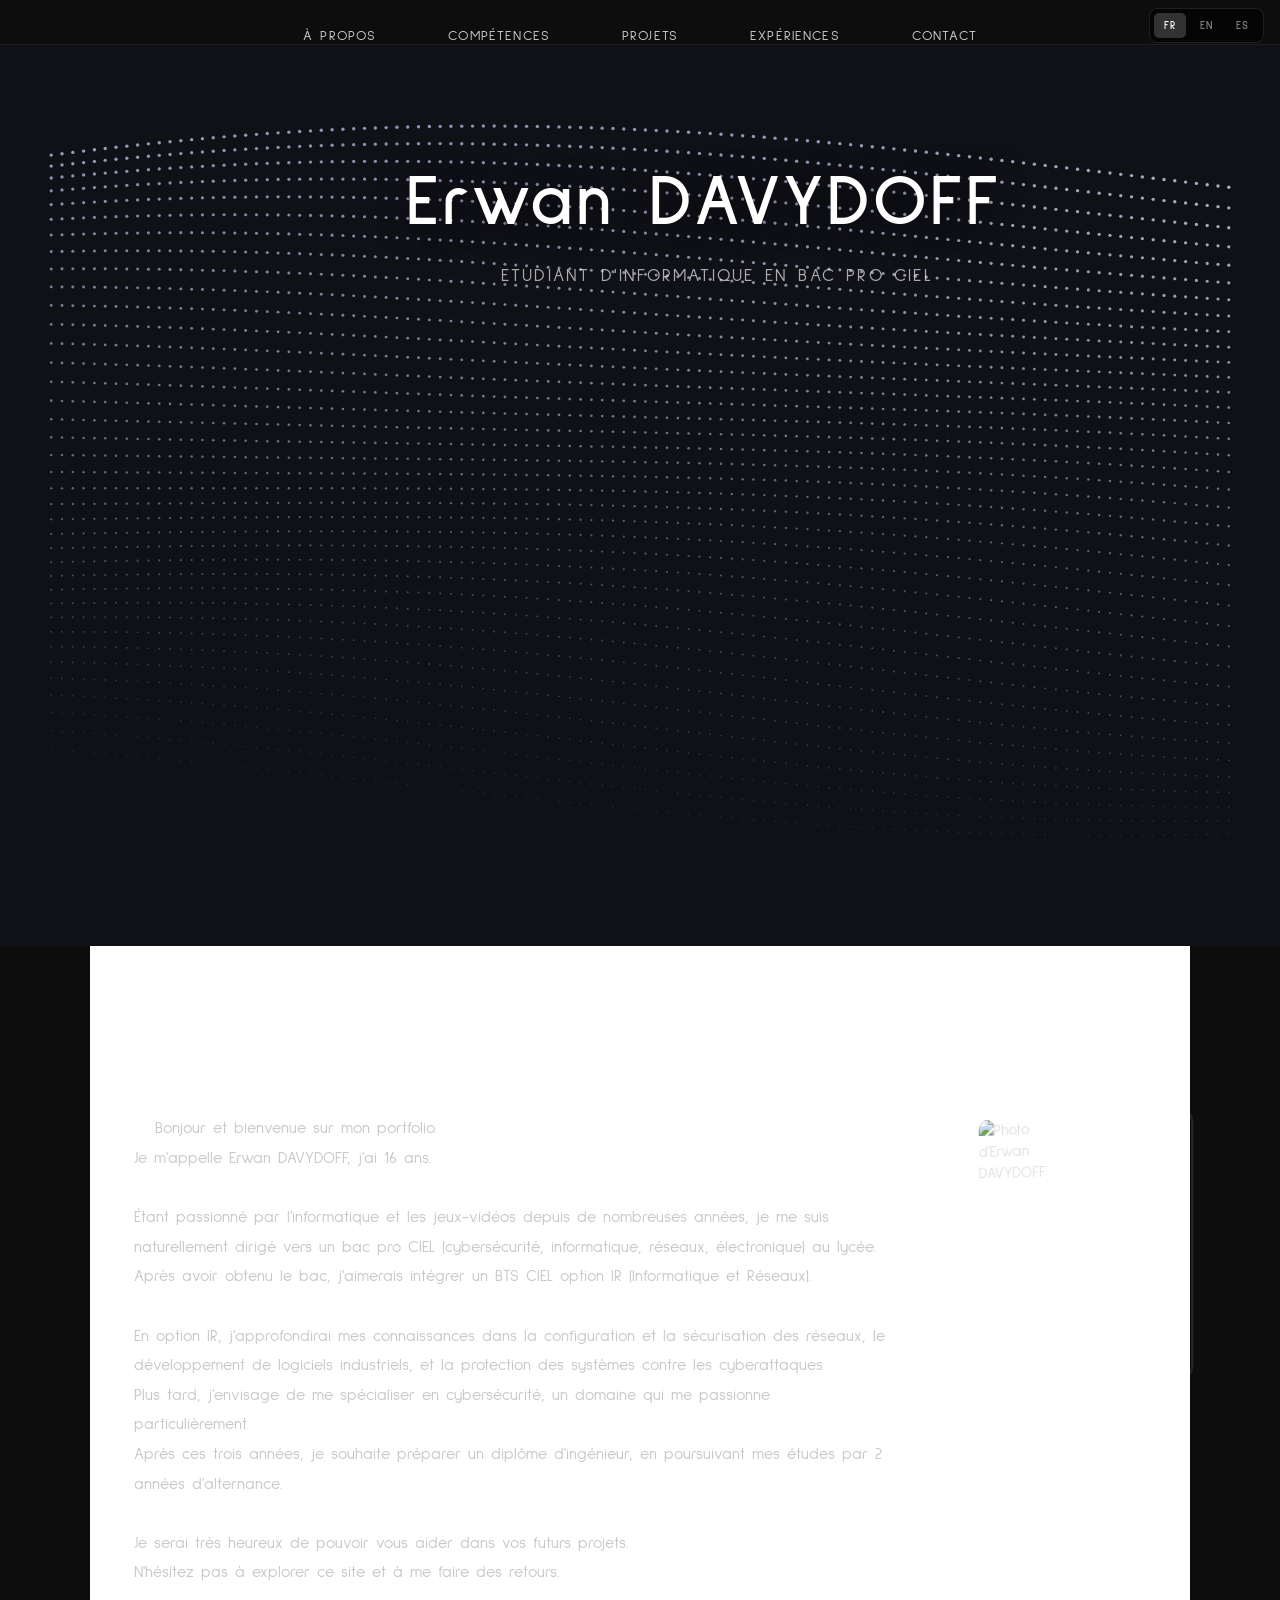
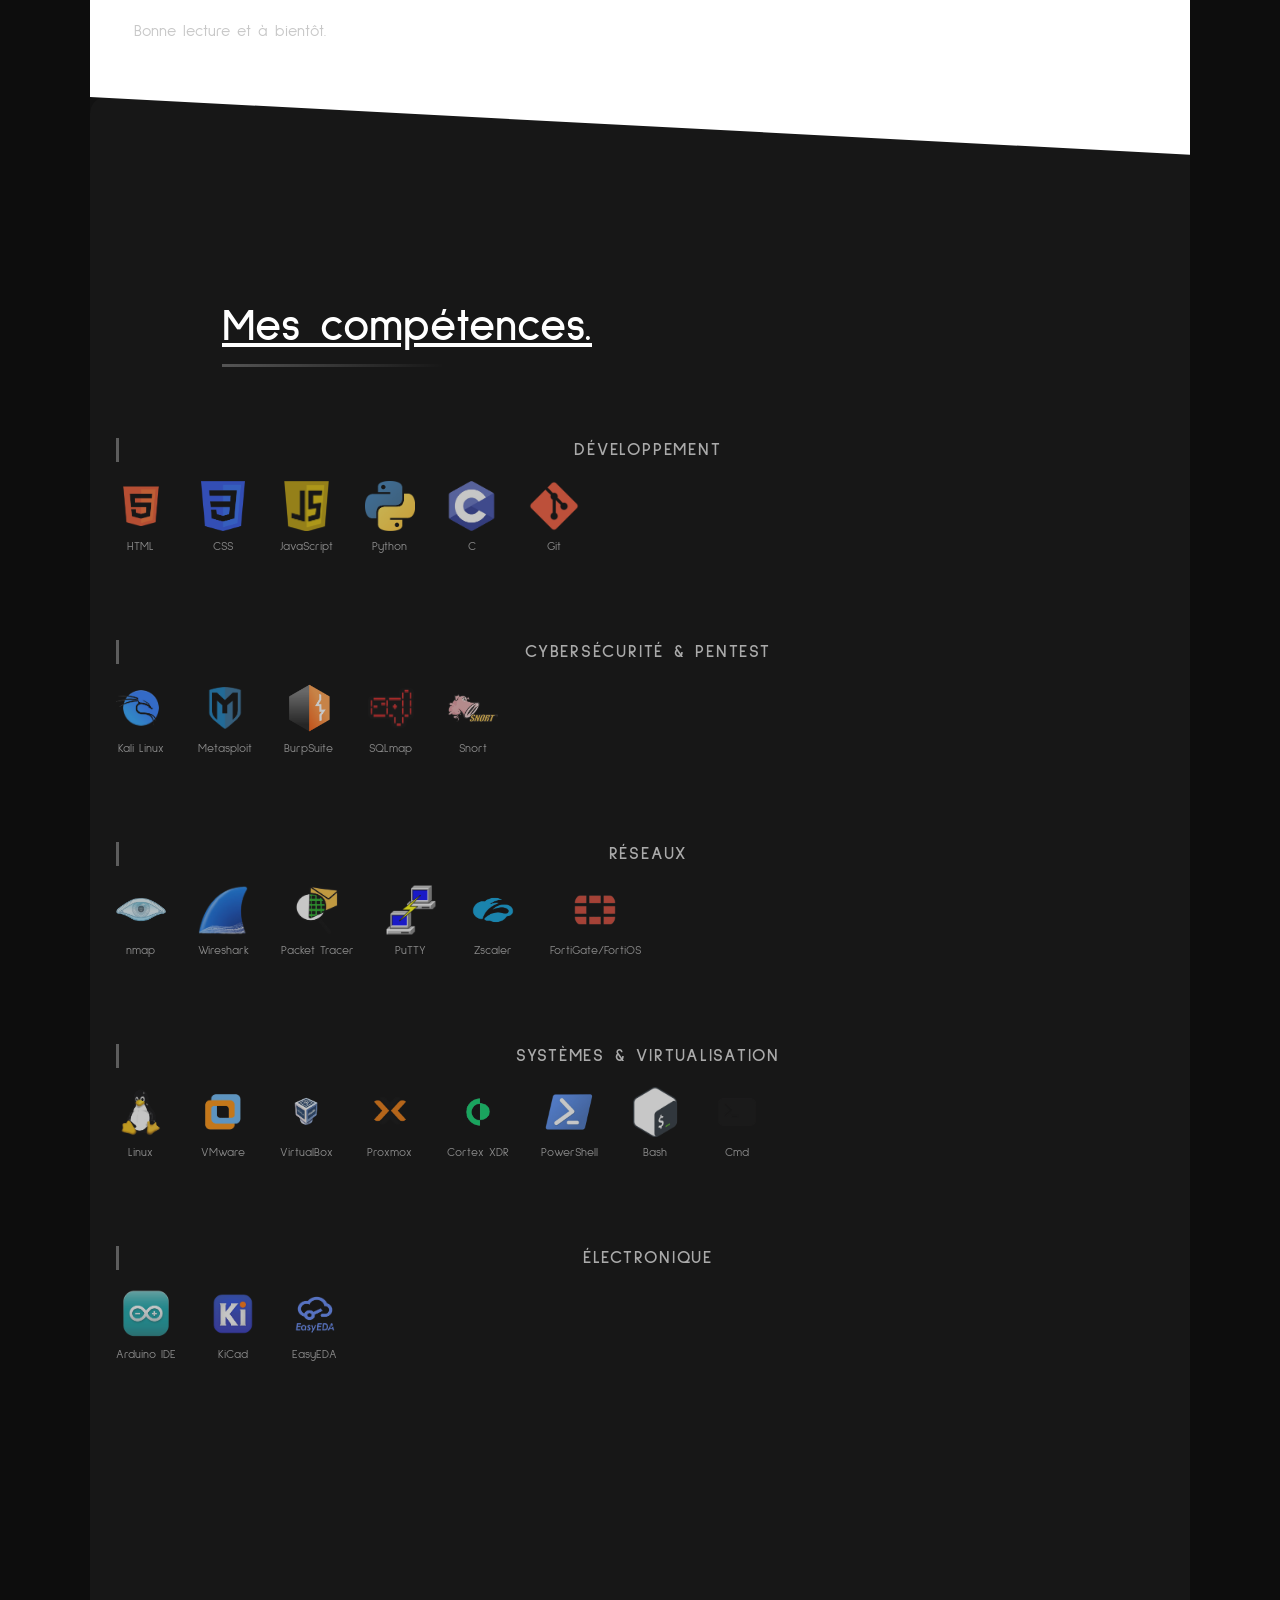
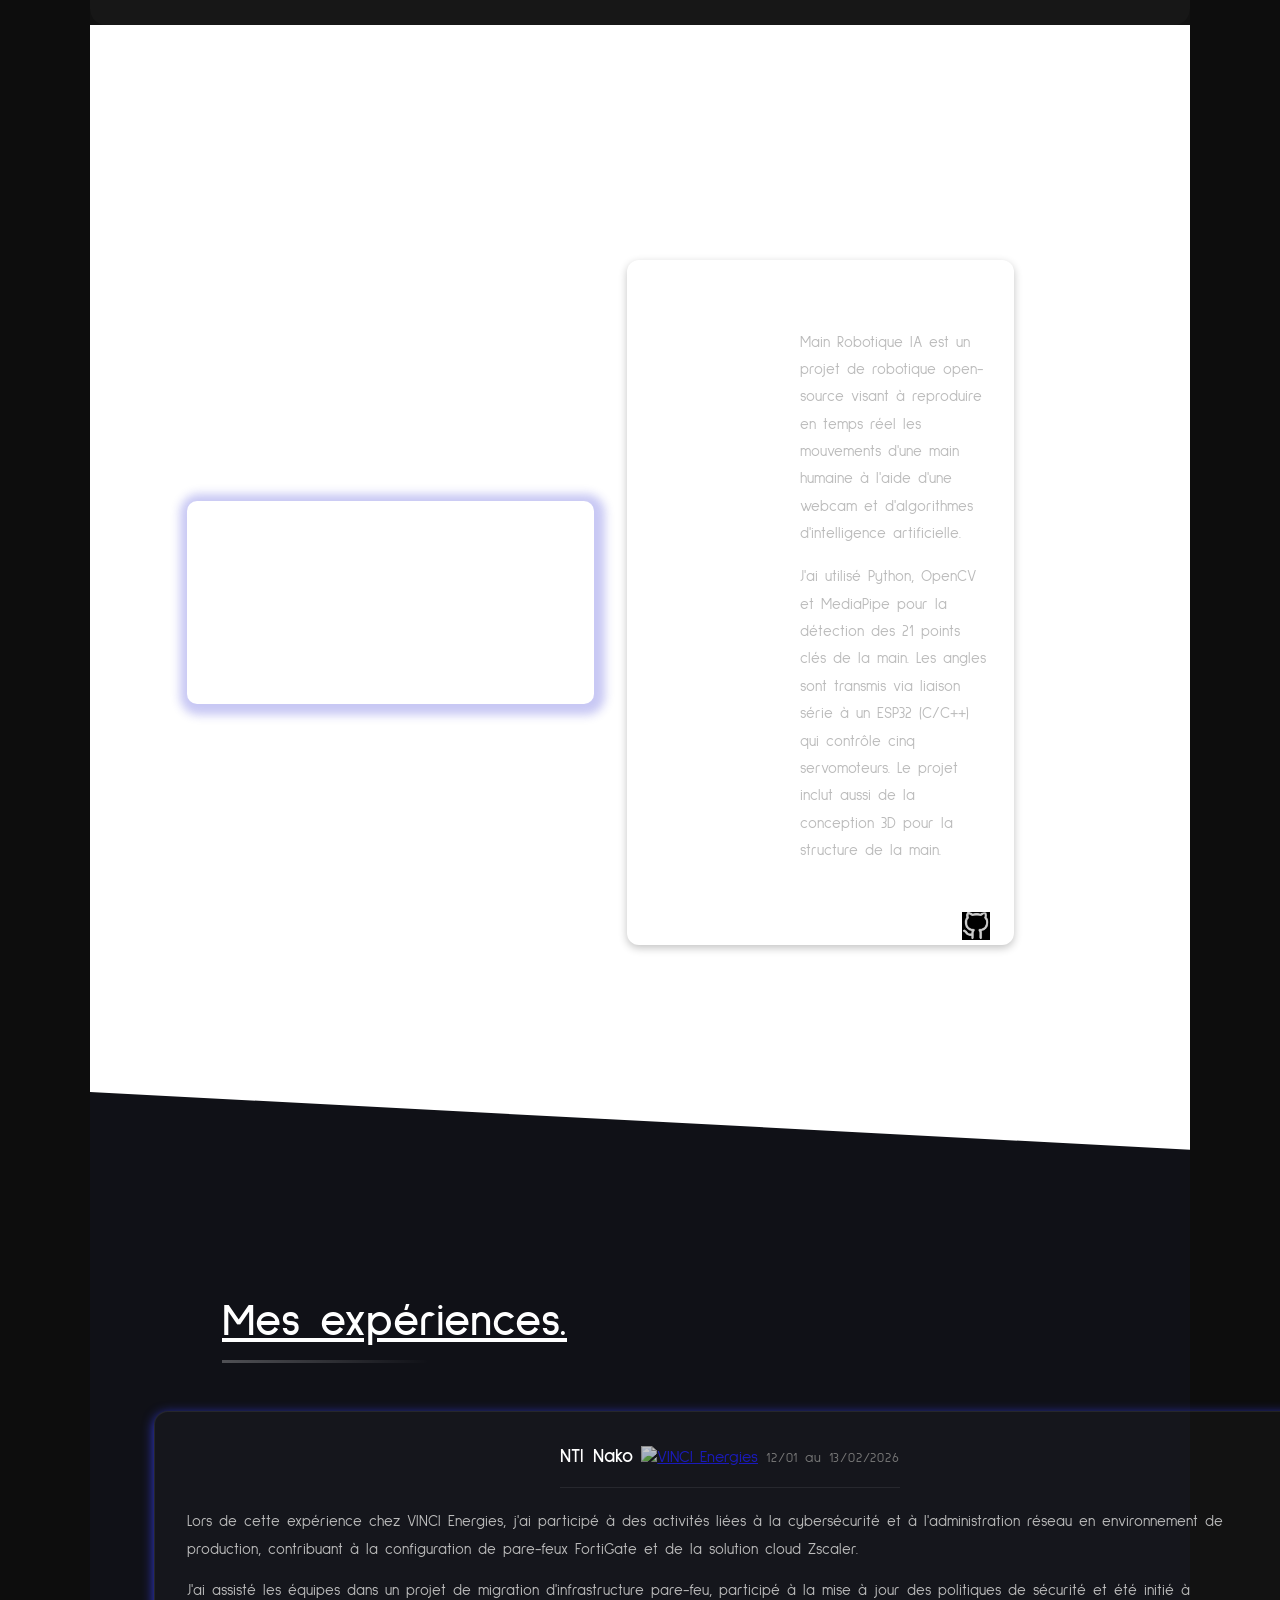
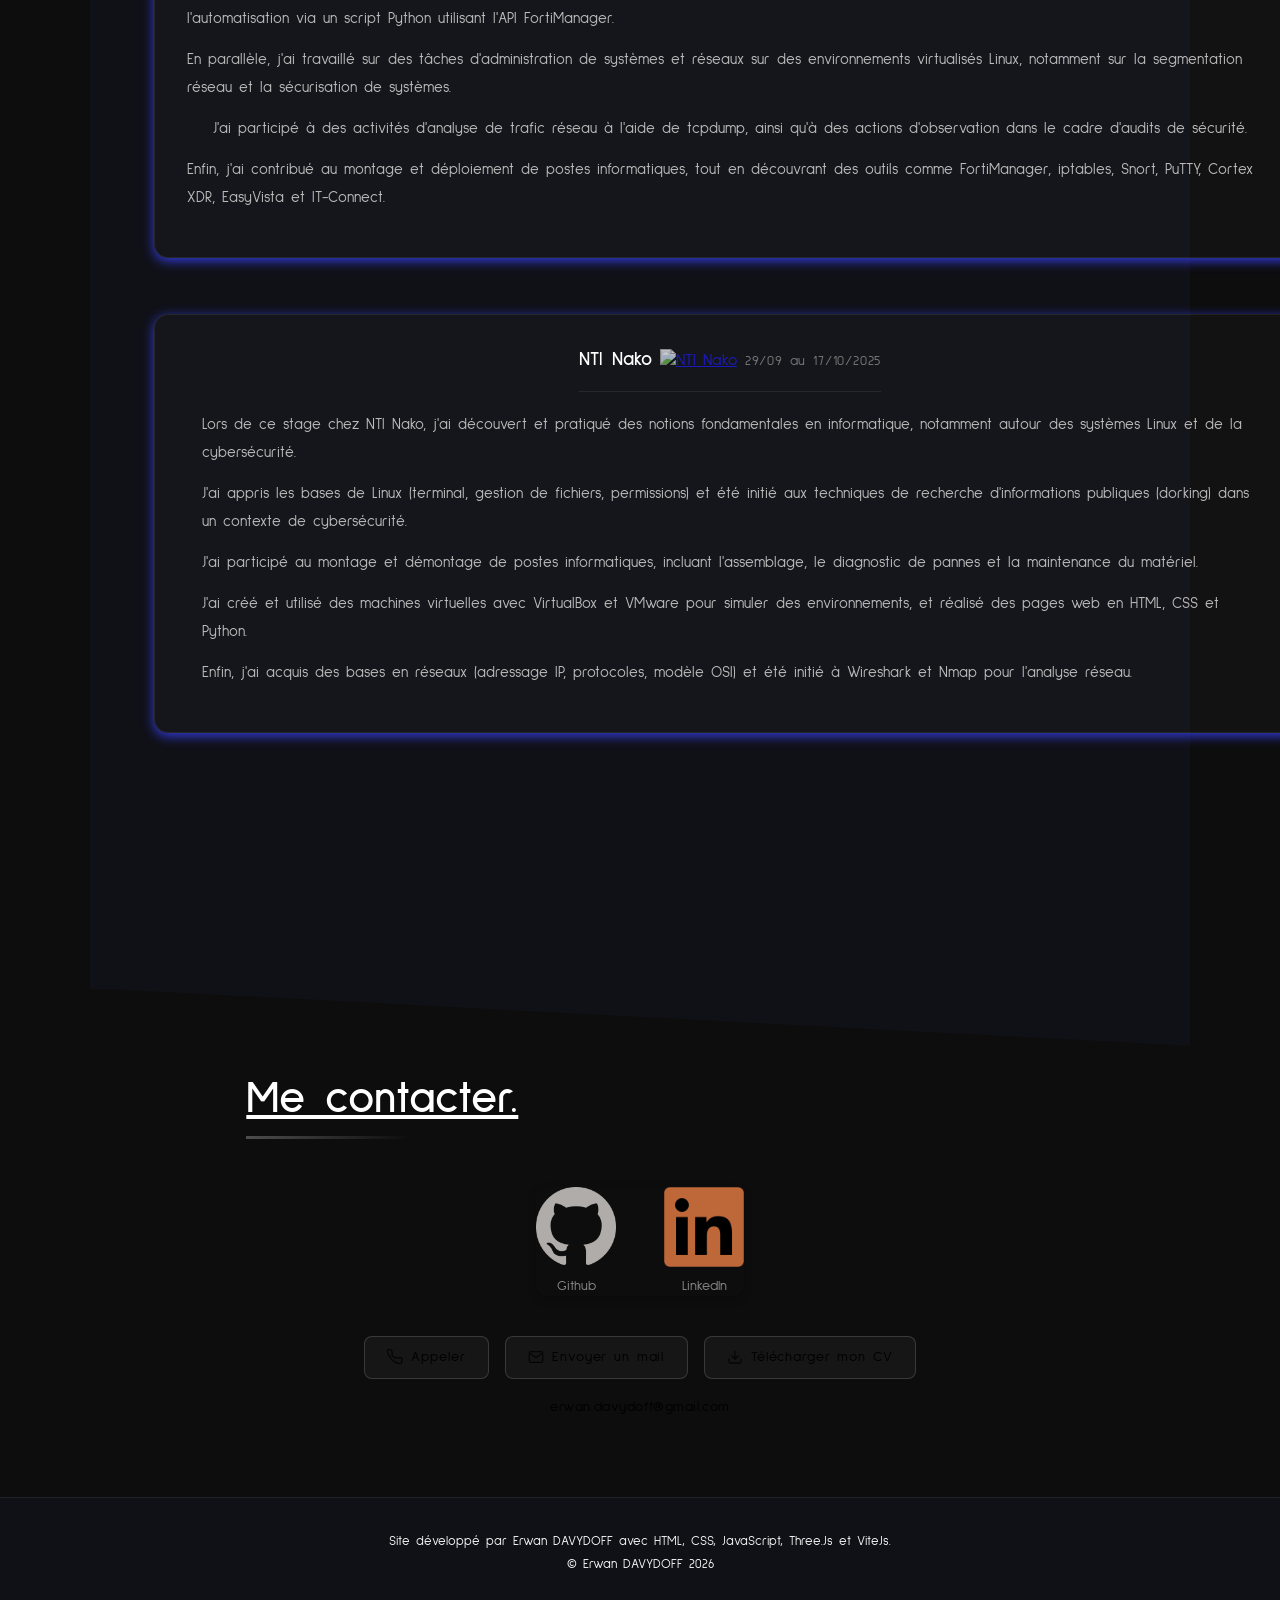
==== commit 8a344617: "Rename index(4).html to index.html" ====
--- a/index.html
+++ b/index.html
@@ -1,1421 +1,1287 @@
 <!DOCTYPE html>
 <html lang="fr">
 <head>
-  <meta charset="UTF-8">
-  <meta name="viewport" content="width=device-width, initial-scale=1.0">
-  <title>Erwan Davydoff — Cybersécurité & Réseaux</title>
-  <meta name="description" content="Erwan Davydoff — Étudiant Bac Pro CIEL, cybersécurité, réseaux, électronique. Brunoy 91. Recherche stage.">
-  <link rel="preconnect" href="https://fonts.googleapis.com">
-  <link rel="preconnect" href="https://fonts.gstatic.com" crossorigin>
-  <link href="https://fonts.googleapis.com/css2?family=Space+Grotesk:wght@400;500;600;700&family=IBM+Plex+Mono:wght@300;400;500&display=swap" rel="stylesheet">
-  <link rel="stylesheet" href="https://cdnjs.cloudflare.com/ajax/libs/font-awesome/6.5.0/css/all.min.css">
-  <style>
-    :root {
-      --bg:        #07090d;
-      --surface:   #0d1117;
-      --surface-2: #161b22;
-      --border:    #21262d;
-      --border-2:  #30363d;
-      --text:      #e6edf3;
-      --muted:     #8b949e;
-      --faint:     #3d444d;
-      --green:     #3fb950;
-      --green-dim: rgba(63,185,80,.12);
-      --green-glow:rgba(63,185,80,.06);
-      --blue:      #58a6ff;
-      --blue-dim:  rgba(88,166,255,.12);
-      --amber:     #d29922;
-      --red:       #f85149;
-      --mono:      'IBM Plex Mono', monospace;
-      --sans:      'Space Grotesk', sans-serif;
-      --nav-h:     60px;
-      --pad:       clamp(16px, 4vw, 72px);
-      --r:         6px;
+    <meta charset="UTF-8">
+    <meta http-equiv="X-UA-Compatible" content="IE=edge">
+    <meta name="viewport" content="width=device-width, initial-scale=1.0">
+    <title>Portfolio | Erwan DAVYDOFF</title>
+    <meta name="description" content="Portfolio d'Erwan DAVYDOFF, étudiant en bac pro CIEL.">
+    <link rel="preconnect" href="https://fonts.googleapis.com">
+    <link rel="preconnect" href="https://fonts.gstatic.com" crossorigin="">
+    <link href="https://fonts.googleapis.com/css2?family=Sulphur+Point&display=swap" rel="stylesheet">
+    <link rel="stylesheet" href="assets/main.0ac9b6b6.css">
+
+    <style>
+        /* ============================================================
+           RESET & BASE
+        ============================================================ */
+        *, *::before, *::after {
+            box-sizing: border-box;
+            margin: 0;
+            padding: 0;
+        }
+
+        html {
+            scroll-behavior: smooth;
+        }
+
+        body {
+            font-family: 'Sulphur Point', sans-serif;
+            background-color: #0d0d0d;
+            color: #e0e0e0;
+            overflow-x: hidden;
+        }
+
+        /* ============================================================
+           NAVIGATION MENU
+        ============================================================ */
+        #menu {
+            position: fixed;
+            top: 0;
+            left: 0;
+            width: 100%;
+            z-index: 1000;
+            background: rgba(13, 13, 13, 0.85);
+            backdrop-filter: blur(10px);
+            -webkit-backdrop-filter: blur(10px);
+            border-bottom: 1px solid rgba(255, 255, 255, 0.07);
+            transition: top 0.3s ease;
+        }
+
+        #menu ul {
+            display: flex;
+            justify-content: center;
+            align-items: center;
+            gap: 2rem;
+            list-style: none;
+            padding: 0.9rem 2rem;
+        }
+
+        #menu ul li a {
+            color: #ccc;
+            text-decoration: none;
+            font-size: 0.9rem;
+            letter-spacing: 0.08em;
+            text-transform: uppercase;
+            transition: color 0.2s;
+        }
+
+        #menu ul li a:hover {
+            color: #fff;
+        }
+
+        /* ============================================================
+           MARGIN TOP (compense la nav fixe)
+        ============================================================ */
+        #marge {
+            height: 46px;
+        }
+
+        /* ============================================================
+           HEADER / HERO
+        ============================================================ */
+        #header_id {
+            position: relative;
+            width: 100%;
+            height: 100vh;
+            display: flex;
+            align-items: center;
+            justify-content: center;
+            overflow: hidden;
+        }
+
+        #accroche {
+            position: absolute;
+            z-index: 10;
+            text-align: center;
+            pointer-events: none;
+        }
+
+        #nom {
+            font-size: clamp(2rem, 6vw, 4.5rem);
+            font-weight: 700;
+            letter-spacing: 0.04em;
+            color: #ffffff;
+            text-shadow: 0 2px 30px rgba(0,0,0,0.6);
+        }
+
+        #titre {
+            font-size: clamp(0.85rem, 2vw, 1.15rem);
+            color: rgba(255, 255, 255, 0.65);
+            margin-top: 0.6rem;
+            letter-spacing: 0.12em;
+            text-transform: uppercase;
+        }
+
+        #waves {
+            position: absolute;
+            inset: 0;
+            width: 100%;
+            height: 100%;
+        }
+
+        #waves canvas {
+            display: block;
+            width: 100% !important;
+            height: 100% !important;
+        }
+
+        /* ============================================================
+           SECTIONS COMMUNES
+        ============================================================ */
+        section {
+            max-width: 1100px;
+            margin: 0 auto;
+            padding: 5rem 2rem;
+        }
+
+        section h2 {
+            font-size: clamp(1.8rem, 4vw, 2.8rem);
+            font-weight: 700;
+            margin-bottom: 3rem;
+            color: #ffffff;
+            position: relative;
+            display: inline-block;
+        }
+
+        section h2::after {
+            content: '';
+            display: block;
+            height: 3px;
+            width: 60%;
+            background: linear-gradient(90deg, #ffffff44, transparent);
+            margin-top: 0.4rem;
+        }
+
+        /* ============================================================
+           SECTION À PROPOS
+        ============================================================ */
+        #propos_cont {
+            display: flex;
+            align-items: flex-start;
+            gap: 3rem;
+            flex-wrap: wrap;
+        }
+
+        #desc {
+            flex: 1 1 320px;
+            font-size: 1rem;
+            line-height: 1.85;
+            color: #c8c8c8;
+        }
+
+        #a_propos img {
+            width: 220px;
+            height: 260px;
+            object-fit: cover;
+            border-radius: 12px;
+            border: 2px solid rgba(255,255,255,0.1);
+            flex-shrink: 0;
+            filter: grayscale(20%);
+            transition: filter 0.3s;
+        }
+
+        #a_propos img:hover {
+            filter: grayscale(0%);
+        }
+
+        /* ============================================================
+           SECTION COMPÉTENCES
+        ============================================================ */
+        #comp {
+            background: rgba(255,255,255,0.02);
+            border-radius: 16px;
+        }
+
+        /* Conteneur de chaque groupe de compétences */
+        .comp_div {
+            margin-bottom: 2.5rem;
+        }
+
+        .comp_div h3 {
+            font-size: 1.1rem;
+            font-weight: 600;
+            color: #aaa;
+            letter-spacing: 0.1em;
+            text-transform: uppercase;
+            margin-bottom: 1.2rem;
+            border-left: 3px solid rgba(255,255,255,0.3);
+            padding-left: 0.8rem;
+        }
+
+        .comp_img {
+            display: flex;
+            flex-wrap: wrap;
+            gap: 1.5rem 2rem;
+            align-items: flex-start;
+        }
+
+        .comp_img figure {
+            display: flex;
+            flex-direction: column;
+            align-items: center;
+            gap: 0.5rem;
+            cursor: default;
+            transition: transform 0.2s;
+        }
+
+        .comp_img figure:hover {
+            transform: translateY(-4px);
+        }
+
+        .comp_img figure a {
+            display: flex;
+            flex-direction: column;
+            align-items: center;
+            gap: 0.5rem;
+            text-decoration: none;
+            color: inherit;
+        }
+
+        .comp_img figure img {
+            width: 50px;
+            height: 50px;
+            object-fit: contain;
+            filter: brightness(0.85) invert(0.1);
+            transition: filter 0.2s;
+        }
+
+        .comp_img figure:hover img {
+            filter: brightness(1) invert(0);
+        }
+
+        .comp_img figcaption {
+            font-size: 0.75rem;
+            color: #888;
+            text-align: center;
+        }
+
+        /* ============================================================
+           SECTION PROJETS
+        ============================================================ */
+        .projet_box {
+            display: flex;
+            gap: 3rem;
+            align-items: flex-start;
+            flex-wrap: wrap;
+            margin-bottom: 4rem;
+            background: rgba(255,255,255,0.03);
+            border: 1px solid rgba(255,255,255,0.07);
+            border-radius: 16px;
+            padding: 2rem;
+        }
+
+        .gauche1 {
+            flex: 1 1 300px;
+            max-width: 480px;
+        }
+
+        .gauche1 video {
+            width: 100%;
+            border-radius: 10px;
+            display: block;
+        }
+
+        .droite1 {
+            flex: 1 1 280px;
+        }
+
+        .droite1 h3 {
+            font-size: 1.3rem;
+            font-weight: 700;
+            color: #fff;
+            margin-bottom: 1rem;
+        }
+
+        .droite1 p {
+            font-size: 0.95rem;
+            line-height: 1.8;
+            color: #bbb;
+            margin-bottom: 1rem;
+        }
+
+        .bas {
+            display: flex;
+            justify-content: flex-end;
+            align-items: center;
+            margin-top: 1rem;
+        }
+
+        .bas a {
+            display: inline-flex;
+            align-items: center;
+            gap: 0.4rem;
+            color: #ccc;
+            text-decoration: none;
+            font-size: 0.9rem;
+            transition: color 0.2s;
+        }
+
+        .bas a:hover {
+            color: #fff;
+        }
+
+        .bas img {
+            width: 28px;
+            filter: invert(1) brightness(0.8);
+            transition: filter 0.2s;
+        }
+
+        .bas a:hover img {
+            filter: invert(1) brightness(1);
+        }
+
+        /* ============================================================
+           SECTION EXPÉRIENCES
+        ============================================================ */
+        #experience {
+            margin-bottom: 3.5rem;
+            padding: 2rem;
+            background: rgba(255,255,255,0.025);
+            border: 1px solid rgba(255,255,255,0.07);
+            border-radius: 14px;
+        }
+
+        #exp_titre {
+            display: flex;
+            justify-content: space-between;
+            align-items: baseline;
+            flex-wrap: wrap;
+            gap: 0.5rem;
+            margin-bottom: 1.2rem;
+            padding-bottom: 0.8rem;
+            border-bottom: 1px solid rgba(255,255,255,0.08);
+        }
+
+        #exp_titre h5 {
+            font-size: 1.2rem;
+            font-weight: 700;
+            color: #fff;
+        }
+
+        #exp_titre h6 {
+            font-size: 0.85rem;
+            font-weight: 400;
+            color: #777;
+            letter-spacing: 0.06em;
+        }
+
+        #experience p {
+            font-size: 0.95rem;
+            line-height: 1.85;
+            color: #bbb;
+            margin-bottom: 0.8rem;
+        }
+
+        #exp_text p {
+            font-size: 0.95rem;
+            line-height: 1.85;
+            color: #bbb;
+            margin-bottom: 0.8rem;
+        }
+
+        /* ============================================================
+           SECTION CONTACT
+        ============================================================ */
+        #contact_img {
+            display: flex;
+            justify-content: center;
+        }
+
+        #contact_lien {
+            display: flex;
+            gap: 3rem;
+            flex-wrap: wrap;
+            justify-content: center;
+        }
+
+        #contact_lien a {
+            text-decoration: none;
+            color: inherit;
+        }
+
+        #contact_lien figure {
+            display: flex;
+            flex-direction: column;
+            align-items: center;
+            gap: 0.6rem;
+            transition: transform 0.2s;
+        }
+
+        #contact_lien figure:hover {
+            transform: translateY(-6px);
+        }
+
+        #contact_lien img {
+            width: 80px;
+            height: 80px;
+            object-fit: contain;
+            filter: invert(1) brightness(0.75);
+            transition: filter 0.2s;
+        }
+
+        #contact_lien figure:hover img {
+            filter: invert(1) brightness(1);
+        }
+
+        #contact_lien figcaption {
+            font-size: 0.85rem;
+            color: #888;
+        }
+
+        /* ============================================================
+           FOOTER
+        ============================================================ */
+        footer {
+            text-align: center;
+            padding: 2rem 1rem;
+            border-top: 1px solid rgba(255,255,255,0.07);
+            color: #555;
+            font-size: 0.8rem;
+            line-height: 1.8;
+        }
+
+        /* ============================================================
+           LANGUAGE SWITCHER
+        ============================================================ */
+        #lang-switcher {
+            position: fixed;
+            top: 8px;
+            right: 16px;
+            z-index: 9999;
+            display: flex;
+            gap: 4px;
+            background: rgba(0, 0, 0, 0.55);
+            backdrop-filter: blur(8px);
+            -webkit-backdrop-filter: blur(8px);
+            padding: 4px;
+            border-radius: 8px;
+            border: 1px solid rgba(255, 255, 255, 0.1);
+        }
+
+        .lang-btn {
+            background: transparent;
+            border: none;
+            color: rgba(255, 255, 255, 0.5);
+            font-size: 11px;
+            font-weight: 700;
+            letter-spacing: 0.07em;
+            padding: 5px 10px;
+            border-radius: 5px;
+            cursor: pointer;
+            transition: background 0.15s, color 0.15s;
+            font-family: inherit;
+        }
+
+        .lang-btn:hover {
+            background: rgba(255,255,255,0.1);
+            color: rgba(255,255,255,0.85);
+        }
+
+        .lang-btn.active {
+            background: rgba(255,255,255,0.18);
+            color: #ffffff;
+        }
+
+        /* ============================================================
+           RESPONSIVE
+        ============================================================ */
+        @media (max-width: 768px) {
+            #menu ul {
+                gap: 1rem;
+                padding: 0.7rem 1rem;
+                flex-wrap: wrap;
+                justify-content: center;
+            }
+
+            #menu ul li a {
+                font-size: 0.75rem;
+            }
+
+            #propos_cont {
+                flex-direction: column;
+                align-items: center;
+            }
+
+            #a_propos img {
+                width: 100%;
+                max-width: 260px;
+                height: auto;
+            }
+
+            .projet_box {
+                flex-direction: column;
+                padding: 1.2rem;
+            }
+
+            .gauche1 {
+                max-width: 100%;
+            }
+
+            #exp_titre {
+                flex-direction: column;
+                gap: 0.2rem;
+            }
+
+            section {
+                padding: 3rem 1.2rem;
+            }
+        }
+
+        @media (max-width: 480px) {
+            #lang-switcher {
+                top: auto;
+                bottom: 16px;
+                right: 16px;
+            }
+
+            #nom {
+                font-size: 1.8rem;
+            }
+        }
+
+        /* ============================================================
+           BLACK SCREEN INTRO (style Thomas Deschampt)
+        ============================================================ */
+        #black-screen {
+            position: fixed;
+            inset: 0;
+            z-index: 99999;
+            background: #000;
+            display: flex;
+            align-items: center;
+            justify-content: center;
+            transform: translateY(0);
+            opacity: 1;
+            pointer-events: all;
+            transition:
+                transform 0.9s cubic-bezier(0.76, 0, 0.24, 1),
+                opacity   0.15s ease 0.85s;
+        }
+
+        #black-screen.reveal {
+            transform: translateY(-100%);
+            opacity: 0;
+            pointer-events: none;
+        }
+
+        #black-screen-text {
+            font-family: 'Sulphur Point', sans-serif;
+            font-size: clamp(1.4rem, 3.5vw, 2.4rem);
+            font-weight: 700;
+            letter-spacing: 0.14em;
+            color: #fff;
+            text-transform: uppercase;
+            opacity: 0;
+            animation: bsTextFade 1.1s ease forwards;
+            animation-delay: 0.15s;
+        }
+
+        @keyframes bsTextFade {
+            0%   { opacity: 0; transform: translateY(14px); }
+            35%  { opacity: 1; transform: translateY(0);    }
+            75%  { opacity: 1; }
+            100% { opacity: 0; transform: translateY(-8px); }
+        }
+
+        /* ============================================================
+           FADE-IN SECTIONS
+        ============================================================ */
+        .fade-in {
+            opacity: 0;
+            transform: translateY(28px);
+            transition: opacity 0.7s ease, transform 0.7s ease;
+        }
+
+        .fade-in.visible {
+            opacity: 1;
+            transform: translateY(0);
+        }
+
+        /* ============================================================
+           HALOS LUMINEUX
+        ============================================================ */
+        .comp_div {
+            border-radius: 12px;
+            padding: 1.4rem 1.6rem;
+            position: relative;
+            transition: box-shadow 0.4s ease;
+        }
+
+        .comp_div:hover {
+            box-shadow:
+                0 0 28px rgba(180,180,255,0.07),
+                0 0 60px rgba(140,140,220,0.04),
+                inset 0 0 20px rgba(255,255,255,0.015);
+        }
+
+        #experience {
+            transition: box-shadow 0.4s ease, border-color 0.4s ease;
+        }
+
+        #experience:hover {
+            border-color: rgba(255,255,255,0.13);
+            box-shadow:
+                0 0 32px rgba(160,160,240,0.08),
+                0 0 70px rgba(120,120,200,0.04);
+        }
+
+        .comp_img figure {
+            position: relative;
+        }
+
+        .comp_img figure::after {
+            content: '';
+            position: absolute;
+            inset: -6px;
+            border-radius: 10px;
+            background: radial-gradient(ellipse at center, rgba(200,200,255,0.13) 0%, transparent 70%);
+            opacity: 0;
+            transition: opacity 0.3s ease;
+            pointer-events: none;
+        }
+
+        .comp_img figure:hover::after {
+            opacity: 1;
+        }
+
+        .projet_box {
+            transition: box-shadow 0.4s ease, border-color 0.4s ease;
+        }
+
+        .projet_box:hover {
+            border-color: rgba(255,255,255,0.11);
+            box-shadow:
+                0 0 40px rgba(160,160,240,0.07),
+                0 6px 30px rgba(0,0,0,0.3);
+        }
+
+        /* ============================================================
+           EXPERIENCE LOGOS — même animation que .comp_img figure
+        ============================================================ */
+        #exp_titre a img {
+            transition: filter 0.2s, transform 0.2s;
+            filter: brightness(0.85) invert(0.1);
+        }
+
+        #exp_titre a:hover img {
+            filter: brightness(1) invert(0);
+            transform: translateY(-4px);
+        }
+
+        /* ============================================================
+           CONTACT — boutons d'action
+        ============================================================ */
+        #contact-actions {
+            display: flex;
+            flex-wrap: wrap;
+            gap: 1rem;
+            justify-content: center;
+            margin-top: 2.5rem;
+        }
+
+        .contact-btn {
+            display: inline-flex;
+            align-items: center;
+            gap: 0.5rem;
+            padding: 0.7rem 1.4rem;
+            border-radius: 8px;
+            font-family: 'Sulphur Point', sans-serif;
+            font-size: 0.9rem;
+            letter-spacing: 0.06em;
+            text-decoration: none;
+            cursor: pointer;
+            border: 1px solid rgba(255,255,255,0.15);
+            background: rgba(255,255,255,0.04);
+            color: #ccc;
+            transition: background 0.2s, color 0.2s, border-color 0.2s, transform 0.2s;
+        }
+
+        .contact-btn:hover {
+            background: rgba(255,255,255,0.1);
+            color: #fff;
+            border-color: rgba(255,255,255,0.35);
+            transform: translateY(-3px);
+        }
+
+        .contact-btn svg {
+            width: 16px;
+            height: 16px;
+            flex-shrink: 0;
+            opacity: 0.75;
+            transition: opacity 0.2s;
+        }
+
+        .contact-btn:hover svg {
+            opacity: 1;
+        }
+
+        #contact-email-link {
+            display: block;
+            text-align: center;
+            margin-top: 1.2rem;
+            color: #888;
+            font-size: 0.9rem;
+            text-decoration: none;
+            letter-spacing: 0.04em;
+            transition: color 0.2s;
+        }
+
+        #contact-email-link:hover {
+            color: #fff;
+        }
+    </style>
+</head>
+
+<body>
+
+    <!-- ===== BLACK SCREEN INTRO ===== -->
+    <div id="black-screen">
+        <div id="black-screen-text">Erwan DAVYDOFF</div>
+    </div>
+
+    <!-- ===== LANGUAGE SWITCHER ===== -->
+    <div id="lang-switcher">
+        <button class="lang-btn active" onclick="setLang('fr')">FR</button>
+        <button class="lang-btn" onclick="setLang('en')">EN</button>
+        <button class="lang-btn" onclick="setLang('es')">ES</button>
+    </div>
+
+    <!-- MENU -->
+    <div id="menu">
+        <ul>
+            <li><a href="#a_propos" data-i18n="nav_about">À propos</a></li>
+            <li><a href="#comp" data-i18n="nav_skills">Compétences</a></li>
+            <li><a href="#projet" data-i18n="nav_projects">Projets</a></li>
+            <li><a href="#exp" data-i18n="nav_exp">Expériences</a></li>
+            <li><a href="#contact" data-i18n="nav_contact">Contact</a></li>
+        </ul>
+    </div>
+
+    <div id="marge"></div>
+
+    <!-- HEADER -->
+    <header id="header_id">
+        <div id="accroche">
+            <div id="nom">Erwan DAVYDOFF</div>
+            <div id="titre" data-i18n="header_title">Etudiant d'informatique en bac pro CIEL</div>
+        </div>
+        <div id="waves">
+            <canvas id="particle-wave"></canvas>
+        </div>
+    </header>
+
+    <!-- SECTION À PROPOS -->
+    <section id="a_propos" class="fade-in">
+        <h2 data-i18n="about_title">À propos.</h2>
+        <div id="propos_cont">
+            <p id="desc" data-i18n-html="about_text"></p>
+            <img src="assets/moi.7e188120.jpg" alt="Photo d'Erwan DAVYDOFF">
+        </div>
+    </section>
+
+    <!-- SECTION COMPÉTENCES -->
+    <section id="comp" class="fade-in">
+        <h2 data-i18n="skills_title">Mes compétences.</h2>
+
+        <div class="comp_div">
+            <h3 data-i18n="skills_dev">Développement</h3>
+            <div class="comp_img">
+                <figure><a href="https://fr.wikipedia.org/wiki/Hypertext_Markup_Language"><img src="assets/html.f28837e9.png" alt="HTML"><figcaption>HTML</figcaption></a></figure>
+                <figure><a href="https://fr.wikipedia.org/wiki/Feuilles_de_style_en_cascade"><img src="assets/css.ad78f7b2.png" alt="CSS"><figcaption>CSS</figcaption></a></figure>
+                <figure><a href="https://fr.wikipedia.org/wiki/JavaScript"><img src="assets/js.7f092469.png" alt="JS"><figcaption>JavaScript</figcaption></a></figure>
+                <figure><a href="https://en.wikipedia.org/wiki/Python_(programming_language)"><img src="assets/python.57e1de3e.png" alt="Python"><figcaption>Python</figcaption></a></figure>
+                <figure><a href="https://fr.wikipedia.org/wiki/C_(langage)"><img src="assets/c-programming-icon-c-programming-language-logo-11562945679duaxtn3yq0-removebg-preview.png" alt="C"><figcaption>C</figcaption></a></figure>
+                <figure><a href="https://fr.wikipedia.org/wiki/Git"><img src="assets/Git_icon.svg.png" alt="Git"><figcaption>Git</figcaption></a></figure>
+            </div>
+        </div>
+
+        <div class="comp_div">
+            <h3 data-i18n="skills_cyber">Cybersécurité &amp; Pentest</h3>
+            <div class="comp_img">
+                <figure><a href="https://fr.wikipedia.org/wiki/Kali_Linux"><img src="assets/Kali-dragon-icon.svg-removebg-preview.png" alt="Kali"><figcaption>Kali Linux</figcaption></a></figure>
+                <figure><a href="https://fr.wikipedia.org/wiki/Metasploit"><img src="assets/image-removebg-preview.png" alt="Metasploit"><figcaption>Metasploit</figcaption></a></figure>
+                <figure><a href="https://en.wikipedia.org/wiki/Burp_Suite"><img src="assets/burp-suite.png" alt="Burp"><figcaption>BurpSuite</figcaption></a></figure>
+                <figure><a href="https://en.wikipedia.org/wiki/Sqlmap"><img src="assets/sql-removebg-preview.png" alt="SQLmap"><figcaption>SQLmap</figcaption></a></figure>
+                <figure><a href="https://en.wikipedia.org/wiki/Snort_(software)"><img src="assets/Snort_ids_logo-removebg-preview.png" alt="Snort"><figcaption>Snort</figcaption></a></figure>
+            </div>
+        </div>
+
+        <div class="comp_div">
+            <h3 data-i18n="skills_net">Réseaux</h3>
+            <div class="comp_img">
+                <figure><a href="https://fr.wikipedia.org/wiki/Nmap"><img src="assets/nmap.png" alt="nmap"><figcaption>nmap</figcaption></a></figure>
+                <figure><a href="https://en.wikipedia.org/wiki/Wireshark"><img src="assets/Sans_titre-removebg-preview.png" alt="Wireshark"><figcaption>Wireshark</figcaption></a></figure>
+                <figure><a href="https://fr.wikipedia.org/wiki/Packet_Tracer"><img src="assets/OIP__1_-removebg-preview.png" alt="Packet Tracer"><figcaption>Packet Tracer</figcaption></a></figure>
+                <figure><a href="https://en.wikipedia.org/wiki/PuTTY"><img src="assets/PuTTY_Icon_upstream.svg.png" alt="PuTTY"><figcaption>PuTTY</figcaption></a></figure>
+                <figure><a href="https://fr.wikipedia.org/wiki/Zscaler"><img src="assets/zscaler-removebg-preview.png" alt="Zscaler"><figcaption>Zscaler</figcaption></a></figure>
+                <figure><a href="https://fr.wikipedia.org/wiki/Fortinet"><img src="assets/forti-removebg-preview.png" alt="FortiGate"><figcaption>FortiGate/FortiOS</figcaption></a></figure>
+            </div>
+        </div>
+
+        <div class="comp_div">
+            <h3 data-i18n="skills_sys">Systèmes &amp; Virtualisation</h3>
+            <div class="comp_img">
+                <figure><a href="https://fr.wikipedia.org/wiki/Linux"><img src="assets/linux-logo-png-transparent-background-photoshop-11660298418gctdagukis-removebg-preview.png" alt="Linux"><figcaption>Linux</figcaption></a></figure>
+                <figure><a href="https://fr.wikipedia.org/wiki/VMware"><img src="assets/ol61vmw3398-vmware-logo-old-vmware-logo-icon-in-color-style-removebg-preview.png" alt="VMware"><figcaption>VMware</figcaption></a></figure>
+                <figure><a href="https://fr.wikipedia.org/wiki/VirtualBox"><img src="assets/QwAMR16mifgKTkMn-removebg-preview.png" alt="VirtualBox"><figcaption>VirtualBox</figcaption></a></figure>
+                <figure><a href="https://en.wikipedia.org/wiki/Proxmox_Virtual_Environment"><img src="assets/proxmox-logo-color-stacked-removebg-preview.png" alt="Proxmox"><figcaption>Proxmox</figcaption></a></figure>
+                <figure><a href="https://en.wikipedia.org/wiki/Extended_detection_and_response"><img src="assets/CORTEXIDR-removebg-preview.png" alt="Cortex XDR"><figcaption>Cortex XDR</figcaption></a></figure>
+                <figure><a href="https://fr.wikipedia.org/wiki/Windows_PowerShell"><img src="assets/powershell-microsoft-corporation-installation-net-framework-windows-server-meetup-logo-thumbnail-removebg-preview.png" alt="PowerShell"><figcaption>PowerShell</figcaption></a></figure>
+                <figure><a href="https://en.wikipedia.org/wiki/Bash_(Unix_shell)"><img src="assets/512px-Bash_Logo_Colored.svg_.png" alt="Bash"><figcaption>Bash</figcaption></a></figure>
+                <figure><a href="https://fr.wikipedia.org/wiki/Cmd"><img src="assets/command-line-icon-symbol-design-illustration-vector-removebg-preview.png" alt="Cmd"><figcaption>Cmd</figcaption></a></figure>
+            </div>
+        </div>
+
+        <div class="comp_div">
+            <h3 data-i18n="skills_elec">Électronique</h3>
+            <div class="comp_img">
+                <figure><a href="https://en.wikipedia.org/wiki/Arduino"><img src="assets/Arduino_IDE_logo.svg-removebg-preview.png" alt="Arduino"><figcaption>Arduino IDE</figcaption></a></figure>
+                <figure><a href="https://fr.wikipedia.org/wiki/KiCad"><img src="assets/kicad_logo-removebg-preview.png" alt="KiCad"><figcaption>KiCad</figcaption></a></figure>
+                <figure><a href="https://en.wikipedia.org/wiki/EasyEDA"><img src="assets/eayeda-removebg-preview.png" alt="EasyEDA"><figcaption>EasyEDA</figcaption></a></figure>
+            </div>
+        </div>
+    </section>
+
+    <!-- SECTION PROJETS -->
+    <section id="projet" class="fade-in">
+        <h2 data-i18n="projects_title">Mes projets.</h2>
+        <div class="projet_box">
+            <div class="gauche1">
+                <video autoplay loop muted playsinline>
+                    <source src="assets/projet1.f1c39a18.mp4" type="video/mp4">
+                </video>
+            </div>
+            <div class="droite1">
+                <div style="display:flex;gap:1.2rem;align-items:flex-start;margin-bottom:1rem;">
+                    <!-- Placeholder vidéo/photo — remplace src par ton fichier -->
+                    <div style="
+                        flex-shrink:0;width:130px;height:130px;border-radius:10px;
+                        border:1px dashed rgba(255,255,255,0.18);
+                        background:rgba(255,255,255,0.03);
+                        display:flex;flex-direction:column;align-items:center;justify-content:center;
+                        gap:0.4rem;color:rgba(255,255,255,0.25);font-size:0.7rem;
+                        letter-spacing:0.06em;text-align:center;overflow:hidden;
+                        transition:border-color 0.2s;"
+                        onmouseover="this.style.borderColor='rgba(255,255,255,0.35)'"
+                        onmouseout="this.style.borderColor='rgba(255,255,255,0.18)'">
+                        <!-- Remplace ce bloc par : <video src="..." autoplay loop muted playsinline style="width:100%;height:100%;object-fit:cover;border-radius:9px;"></video> -->
+                        <svg width="28" height="28" viewBox="0 0 24 24" fill="none" stroke="currentColor" stroke-width="1.4" stroke-linecap="round" stroke-linejoin="round" style="opacity:0.35">
+                            <polygon points="23 7 16 12 23 17 23 7"/><rect x="1" y="5" width="15" height="14" rx="2" ry="2"/>
+                        </svg>
+                        <span>Vidéo / Photo</span>
+                    </div>
+                    <div>
+                        <h3 data-i18n="proj1_title" style="margin-bottom:0.8rem;">Main Robotique IA • 2025</h3>
+                <p data-i18n-html="proj1_p1"></p>
+                <p data-i18n-html="proj1_p2"></p>
+                    </div><!-- fin bloc texte -->
+                </div><!-- fin flex placeholder+texte -->
+                <div class="bas">
+                    <a href="https://github.com/erwandavydoff-spec/main-robotique-ia" target="_blank" rel="noopener">
+                        <img src="assets/github.f063a778.png" alt="GitHub">
+                    </a>
+                </div>
+            </div>
+        </div>
+    </section>
+
+    <!-- SECTION EXPÉRIENCES -->
+    <section id="exp" class="fade-in">
+        <h2 data-i18n="exp_title">Mes expériences.</h2>
+
+        <div id="experience">
+            <div id="exp_titre">
+                <h5>
+    <a target="_blank">NTI Nako</a>
+</h5>
+
+<a href="https://www.vinci.com/" target="_blank">
+    <img src="assets/vinci.png" width="50" alt="VINCI Energies">
+</a>
+                <h6>12/01 au 13/02/2026</h6>
+            </div>
+            <p data-i18n-html="vinci_p1"></p>
+            <p data-i18n-html="vinci_p2"></p>
+            <p data-i18n-html="vinci_p3"></p>
+            <p data-i18n-html="vinci_p4"></p>
+            <p data-i18n-html="vinci_p5"></p>
+        </div>
+
+        <div id="experience">
+            <div id="exp_titre">
+                    <h5>
+    <a target="_blank">NTI Nako</a>
+</h5>
+
+<a href="https://nako.fr/" target="_blank">
+    <img src="assets/nako-removebg-preview.png" width="50" alt="NTI Nako">
+</a>
+                <h6>29/09 au 17/10/2025</h6>
+            </div>
+            <div id="exp_text">
+                <p data-i18n-html="nti_p1"></p>
+                <p data-i18n-html="nti_p2"></p>
+                <p data-i18n-html="nti_p3"></p>
+                <p data-i18n-html="nti_p4"></p>
+                <p data-i18n-html="nti_p5"></p>
+            </div>
+        </div>
+    </section>
+
+    <!-- SECTION CONTACT -->
+    <section id="contact" class="fade-in">
+        <h2 data-i18n="contact_title">Me contacter.</h2>
+        <div id="contact_img">
+            <div id="contact_lien">
+                <a href="https://github.com/erwandavydoff-spec" target="_blank" rel="noopener">
+                    <figure>
+                        <img src="assets/github.c3548105.png" alt="GitHub">
+                        <figcaption>Github</figcaption>
+                    </figure>
+                </a>
+                <a href="#" target="_blank" rel="noopener">
+                    <figure>
+                        <img src="assets/LinkedIn.7934e6bc.png" alt="LinkedIn">
+                        <figcaption>LinkedIn</figcaption>
+                    </figure>
+                </a>
+            </div>
+        </div>
+
+        <!-- Boutons d'action -->
+        <div id="contact-actions">
+            <a class="contact-btn" href="tel:0664495729">
+                <svg viewBox="0 0 24 24" fill="none" stroke="currentColor" stroke-width="2" stroke-linecap="round" stroke-linejoin="round">
+                    <path d="M22 16.92v3a2 2 0 01-2.18 2 19.79 19.79 0 01-8.63-3.07A19.5 19.5 0 013.07 9.81a19.79 19.79 0 01-3.07-8.67A2 2 0 012.18 1h3a2 2 0 012 1.72c.127.96.361 1.903.7 2.81a2 2 0 01-.45 2.11L6.91 8.09a16 16 0 006 6l.61-.61a2 2 0 012.11-.45c.907.339 1.85.573 2.81.7A2 2 0 0122 16.92z"/>
+                </svg>
+                Appeler
+            </a>
+            <a class="contact-btn" href="mailto:erwan.davydoff@gmail.com">
+                <svg viewBox="0 0 24 24" fill="none" stroke="currentColor" stroke-width="2" stroke-linecap="round" stroke-linejoin="round">
+                    <path d="M4 4h16c1.1 0 2 .9 2 2v12c0 1.1-.9 2-2 2H4c-1.1 0-2-.9-2-2V6c0-1.1.9-2 2-2z"/>
+                    <polyline points="22,6 12,13 2,6"/>
+                </svg>
+                Envoyer un mail
+            </a>
+            <a class="contact-btn" href="CV_Erwan_DAVYDOFF.pdf" target="_blank" rel="noopener" download>
+                <svg viewBox="0 0 24 24" fill="none" stroke="currentColor" stroke-width="2" stroke-linecap="round" stroke-linejoin="round">
+                    <path d="M21 15v4a2 2 0 01-2 2H5a2 2 0 01-2-2v-4"/>
+                    <polyline points="7 10 12 15 17 10"/>
+                    <line x1="12" y1="15" x2="12" y2="3"/>
+                </svg>
+                Télécharger mon CV
+            </a>
+        </div>
+
+        <a id="contact-email-link" href="mailto:erwan.davydoff@gmail.com">erwan.davydoff@gmail.com</a>
+    </section>
+
+    <!-- FOOTER -->
+    <footer>
+        <div id="foot_cont">
+            <p data-i18n="footer_dev">Site développé par Erwan DAVYDOFF avec HTML, CSS, JavaScript, Three.Js et ViteJs.</p>
+            <p>&copy; Erwan DAVYDOFF 2026</p>
+        </div>
+    </footer>
+
+    <!-- PARTICLE WAVE ANIMATION -->
+    <script>
+    (function () {
+        var canvas = document.getElementById('particle-wave');
+        var ctx    = canvas.getContext('2d');
+
+        var W, H, particles = [], mouse = { x: -9999, y: -9999 };
+
+        /* ── Tunables ─────────────────────────────────────── */
+        var COLS        = 110;   // colonnes de points
+        var ROWS        = 38;    // rangées
+        var BASE_SIZE   = 1.7;   // rayon de base d'un point
+        var WAVE_AMP    = 68;    // amplitude verticale des vagues
+        var WAVE_SPEED  = 0.0008;
+        var WAVE_FREQ_X = 0.018; // fréquence spatiale X
+        var WAVE_FREQ_Y = 0.055; // fréquence spatiale Y
+        var MOUSE_RADIUS= 160;   // rayon d'influence de la souris
+        var MOUSE_LIFT  = 55;    // élévation max au survol
+        /* ─────────────────────────────────────────────────── */
+
+        function resize() {
+            W = canvas.width  = canvas.offsetWidth;
+            H = canvas.height = canvas.offsetHeight;
+            buildGrid();
+        }
+
+        function buildGrid() {
+            particles = [];
+            var padX = W * 0.04;
+            var padY = H * 0.18;
+            for (var r = 0; r < ROWS; r++) {
+                for (var c = 0; c < COLS; c++) {
+                    particles.push({
+                        gx: padX + (c / (COLS - 1)) * (W - padX * 2),
+                        gy: padY + (r / (ROWS - 1)) * (H - padY * 2),
+                        col: c,
+                        row: r
+                    });
+                }
+            }
+        }
+
+        function lerp(a, b, t) { return a + (b - a) * t; }
+
+        function draw(ts) {
+            ctx.clearRect(0, 0, W, H);
+            var t = ts * WAVE_SPEED;
+
+            for (var i = 0; i < particles.length; i++) {
+                var p = particles[i];
+
+                /* vague principale */
+                var waveY = Math.sin(p.col * WAVE_FREQ_X + p.row * WAVE_FREQ_Y + t)
+                          * WAVE_AMP
+                          * (1 - p.row / ROWS * 0.5);          // s'aplatit vers le bas
+
+                /* légère vague secondaire décalée */
+                waveY += Math.sin(p.col * WAVE_FREQ_X * 1.7 - t * 0.6 + p.row * 0.2)
+                       * WAVE_AMP * 0.28;
+
+                var px = p.gx;
+                var py = p.gy + waveY;
+
+                /* influence souris */
+                var dx = px - mouse.x;
+                var dy = py - mouse.y;
+                var dist = Math.sqrt(dx * dx + dy * dy);
+                var mouseInfluence = 0;
+                if (dist < MOUSE_RADIUS) {
+                    mouseInfluence = (1 - dist / MOUSE_RADIUS);
+                    py -= MOUSE_LIFT * mouseInfluence * mouseInfluence;
+                }
+
+                /* taille & opacité : points plus petits / transparents en bas */
+                var rowFrac    = p.row / (ROWS - 1);          // 0 = haut, 1 = bas
+                var depthScale = lerp(0.45, 1.0, 1 - rowFrac);
+                var size       = BASE_SIZE * depthScale * (1 + mouseInfluence * 1.2);
+                var alpha      = lerp(0.12, 0.82, 1 - rowFrac) * (1 + mouseInfluence * 0.4);
+                alpha = Math.min(alpha, 1);
+
+                /* couleur : blanc pur en crête, légère teinte bleue/violette ailleurs */
+                var waveNorm   = (waveY / WAVE_AMP + 1) * 0.5;  // 0..1
+                var r = Math.round(lerp(180, 255, waveNorm));
+                var g = Math.round(lerp(180, 255, waveNorm));
+                var b = Math.round(lerp(220, 255, waveNorm));
+
+                ctx.beginPath();
+                ctx.arc(px, py, size, 0, Math.PI * 2);
+                ctx.fillStyle = 'rgba(' + r + ',' + g + ',' + b + ',' + alpha.toFixed(3) + ')';
+                ctx.fill();
+            }
+
+            requestAnimationFrame(draw);
+        }
+
+        /* mouse tracking */
+        document.getElementById('header_id').addEventListener('mousemove', function (e) {
+            var rect = canvas.getBoundingClientRect();
+            mouse.x = e.clientX - rect.left;
+            mouse.y = e.clientY - rect.top;
+        });
+        document.getElementById('header_id').addEventListener('mouseleave', function () {
+            mouse.x = -9999; mouse.y = -9999;
+        });
+
+        window.addEventListener('resize', function () { resize(); });
+
+        /* wait for fonts / layout */
+        window.addEventListener('load', function () {
+            resize();
+            requestAnimationFrame(draw);
+        });
+
+        /* fallback if load already fired */
+        if (document.readyState === 'complete') { resize(); requestAnimationFrame(draw); }
+    }());
+    </script>
+
+    <!-- MENU SCROLL -->
+    <script>
+        var prevScrollpos = window.pageYOffset;
+        window.onscroll = function() {
+            var currentScrollPos = window.pageYOffset;
+            document.getElementById("menu").style.top = prevScrollpos > currentScrollPos ? "0" : "-60px";
+            prevScrollpos = currentScrollPos;
+        }
+    </script>
+
+    <!-- ===== SYSTÈME DE TRADUCTION ===== -->
+    <script>
+    const translations = {
+        fr: {
+            nav_about: "À propos", nav_skills: "Compétences", nav_projects: "Projets",
+            nav_exp: "Expériences", nav_contact: "Contact",
+            header_title: "Etudiant d'informatique en bac pro CIEL",
+            about_title: "À propos.",
+            about_text: `&nbsp;&nbsp;&nbsp;Bonjour et bienvenue sur mon portfolio.<br>
+                Je m'appelle Erwan DAVYDOFF, j'ai 16 ans.<br><br>
+                Étant passionné par l'informatique et les jeux-vidéos depuis de nombreuses années, je me suis naturellement dirigé vers un bac pro CIEL (cybersécurité, informatique, réseaux, électronique) au lycée.<br>
+                Après avoir obtenu le bac, j'aimerais intégrer un BTS CIEL option IR (Informatique et Réseaux).<br><br>
+                En option IR, j'approfondirai mes connaissances dans la configuration et la sécurisation des réseaux, le développement de logiciels industriels, et la protection des systèmes contre les cyberattaques.<br>
+                Plus tard, j'envisage de me spécialiser en cybersécurité, un domaine qui me passionne particulièrement.<br>
+                Après ces trois années, je souhaite préparer un diplôme d'ingénieur, en poursuivant mes études par 2 années d'alternance.<br><br>
+                Je serai très heureux de pouvoir vous aider dans vos futurs projets.<br>
+                N'hésitez pas à explorer ce site et à me faire des retours.<br><br>
+                Bonne lecture et à bientôt.`,
+            skills_title: "Mes compétences.",
+            skills_dev: "Développement", skills_cyber: "Cybersécurité &amp; Pentest",
+            skills_net: "Réseaux", skills_sys: "Systèmes &amp; Virtualisation", skills_elec: "Électronique",
+            projects_title: "Mes projets.",
+            proj1_title: "Main Robotique IA • 2025",
+            proj1_p1: `Main Robotique IA est un projet de robotique open-source visant à reproduire en temps réel les mouvements d'une main humaine à l'aide d'une webcam et d'algorithmes d'intelligence artificielle.`,
+            proj1_p2: `J'ai utilisé Python, OpenCV et MediaPipe pour la détection des 21 points clés de la main. Les angles sont transmis via liaison série à un ESP32 (C/C++) qui contrôle cinq servomoteurs. Le projet inclut aussi de la conception 3D pour la structure de la main.`,
+            exp_title: "Mes expériences.",
+            vinci_p1: `Lors de cette expérience chez VINCI Energies, j'ai participé à des activités liées à la cybersécurité et à l'administration réseau en environnement de production, contribuant à la configuration de pare-feux FortiGate et de la solution cloud Zscaler.`,
+            vinci_p2: `J'ai assisté les équipes dans un projet de migration d'infrastructure pare-feu, participé à la mise à jour des politiques de sécurité et été initié à l'automatisation via un script Python utilisant l'API FortiManager.`,
+            vinci_p3: `En parallèle, j'ai travaillé sur des tâches d'administration de systèmes et réseaux sur des environnements virtualisés Linux, notamment sur la segmentation réseau et la sécurisation de systèmes.`,
+            vinci_p4: `J'ai participé à des activités d'analyse de trafic réseau à l'aide de tcpdump, ainsi qu'à des actions d'observation dans le cadre d'audits de sécurité.`,
+            vinci_p5: `Enfin, j'ai contribué au montage et déploiement de postes informatiques, tout en découvrant des outils comme FortiManager, iptables, Snort, PuTTY, Cortex XDR, EasyVista et IT-Connect.`,
+            nti_p1: `Lors de ce stage chez NTI Nako, j'ai découvert et pratiqué des notions fondamentales en informatique, notamment autour des systèmes Linux et de la cybersécurité.`,
+            nti_p2: `J'ai appris les bases de Linux (terminal, gestion de fichiers, permissions) et été initié aux techniques de recherche d'informations publiques (dorking) dans un contexte de cybersécurité.`,
+            nti_p3: `J'ai participé au montage et démontage de postes informatiques, incluant l'assemblage, le diagnostic de pannes et la maintenance du matériel.`,
+            nti_p4: `J'ai créé et utilisé des machines virtuelles avec VirtualBox et VMware pour simuler des environnements, et réalisé des pages web en HTML, CSS et Python.`,
+            nti_p5: `Enfin, j'ai acquis des bases en réseaux (adressage IP, protocoles, modèle OSI) et été initié à Wireshark et Nmap pour l'analyse réseau.`,
+            contact_title: "Me contacter.",
+            footer_dev: "Site développé par Erwan DAVYDOFF avec HTML, CSS, JavaScript, Three.Js et ViteJs."
+        },
+        en: {
+            nav_about: "About", nav_skills: "Skills", nav_projects: "Projects",
+            nav_exp: "Experience", nav_contact: "Contact",
+            header_title: "Computer Science student — vocational baccalaureate CIEL",
+            about_title: "About.",
+            about_text: `&nbsp;&nbsp;&nbsp;Hello and welcome to my portfolio.<br>
+                My name is Erwan DAVYDOFF, I'm 16 years old.<br><br>
+                Having been passionate about computer science and video games for many years, I naturally pursued a vocational baccalaureate in CIEL (Cybersecurity, IT, Networks, Electronics).<br>
+                After graduation, I plan to enroll in a CIEL BTS with the IR option (IT and Networks).<br><br>
+                Through this program, I will deepen my knowledge in network security, industrial software development, and system protection against cyberattacks.<br>
+                Later, I plan to specialize in cybersecurity and pursue an engineering degree through 2 years of work-study.<br><br>
+                I would be very happy to help you with your future projects.<br>
+                Feel free to explore this site and share your feedback.<br><br>
+                Enjoy reading, and see you soon.`,
+            skills_title: "My skills.",
+            skills_dev: "Development", skills_cyber: "Cybersecurity &amp; Pentest",
+            skills_net: "Networks", skills_sys: "Systems &amp; Virtualisation", skills_elec: "Electronics",
+            projects_title: "My projects.",
+            proj1_title: "Robotic AI Hand • 2025",
+            proj1_p1: `Robotic AI Hand is an open-source robotics project aimed at reproducing human hand movements in real time using a webcam and AI algorithms.`,
+            proj1_p2: `I used Python, OpenCV and MediaPipe to detect the 21 key hand points. Finger flexion angles are transmitted via serial link to an ESP32 (C/C++) controlling five servomotors. The project also includes 3D design for the hand structure.`,
+            exp_title: "My experience.",
+            vinci_p1: `During this internship at VINCI Energies, I participated in cybersecurity and network administration activities in a production environment, contributing to the configuration of FortiGate firewalls and the Zscaler cloud solution.`,
+            vinci_p2: `I assisted teams in a firewall infrastructure migration project, helped update security policies, and was introduced to automation via a Python script using the FortiManager API.`,
+            vinci_p3: `I also worked on system and network administration tasks on virtualised Linux environments, including network segmentation and system hardening.`,
+            vinci_p4: `I participated in network traffic analysis using tcpdump, as well as observation tasks during security audits.`,
+            vinci_p5: `Finally, I contributed to workstation assembly and deployment, while discovering tools such as FortiManager, iptables, Snort, PuTTY, Cortex XDR, EasyVista and IT-Connect.`,
+            nti_p1: `During this internship at NTI Nako, I discovered fundamental IT concepts, particularly around Linux systems and cybersecurity.`,
+            nti_p2: `I learned Linux basics (terminal, file management, permissions) and was introduced to open-source intelligence techniques (dorking) in a cybersecurity context.`,
+            nti_p3: `I participated in assembling and disassembling workstations, including hardware assembly, fault diagnosis and maintenance.`,
+            nti_p4: `I created and used virtual machines with VirtualBox and VMware to simulate environments, and built web pages in HTML, CSS and Python.`,
+            nti_p5: `Finally, I gained a foundation in networking (IP addressing, protocols, OSI model) and was introduced to Wireshark and Nmap for network analysis.`,
+            contact_title: "Contact me.",
+            footer_dev: "Site developed by Erwan DAVYDOFF with HTML, CSS, JavaScript, Three.Js and ViteJs."
+        },
+        es: {
+            nav_about: "Sobre mí", nav_skills: "Habilidades", nav_projects: "Proyectos",
+            nav_exp: "Experiencias", nav_contact: "Contacto",
+            header_title: "Estudiante de informática en bachillerato profesional CIEL",
+            about_title: "Sobre mí.",
+            about_text: `&nbsp;&nbsp;&nbsp;Hola y bienvenido a mi portfolio.<br>
+                Me llamo Erwan DAVYDOFF, tengo 16 años.<br><br>
+                Apasionado por la informática y los videojuegos desde hace muchos años, opté naturalmente por un bachillerato profesional CIEL (Ciberseguridad, Informática, Redes, Electrónica).<br>
+                Tras obtener el título, me gustaría cursar un BTS CIEL con la opción IR (Informática y Redes).<br><br>
+                En la opción IR, profundizaré mis conocimientos en seguridad de redes, desarrollo de software industrial y protección de sistemas contra ciberataques.<br>
+                Más adelante, planeo especializarme en ciberseguridad y obtener un título de ingeniero mediante 2 años de formación en alternancia.<br><br>
+                Estaré muy contento de poder ayudarle en sus futuros proyectos.<br>
+                No dude en explorar este sitio y compartir sus comentarios.<br><br>
+                ¡Buena lectura y hasta pronto!`,
+            skills_title: "Mis habilidades.",
+            skills_dev: "Desarrollo", skills_cyber: "Ciberseguridad &amp; Pentest",
+            skills_net: "Redes", skills_sys: "Sistemas &amp; Virtualización", skills_elec: "Electrónica",
+            projects_title: "Mis proyectos.",
+            proj1_title: "Mano Robótica IA • 2025",
+            proj1_p1: `Mano Robótica IA es un proyecto de robótica de código abierto que reproduce en tiempo real los movimientos de una mano humana usando una webcam y algoritmos de inteligencia artificial.`,
+            proj1_p2: `Utilicé Python, OpenCV y MediaPipe para detectar los 21 puntos clave de la mano. Los ángulos de flexión se transmiten por enlace serie a un ESP32 (C/C++) que controla cinco servomotores. El proyecto también incluye diseño 3D para la estructura de la mano.`,
+            exp_title: "Mis experiencias.",
+            vinci_p1: `Durante esta experiencia en VINCI Energies, participé en actividades de ciberseguridad y administración de redes en entorno de producción, contribuyendo a la configuración de cortafuegos FortiGate y la solución cloud Zscaler.`,
+            vinci_p2: `Asistí a los equipos en un proyecto de migración de infraestructura de cortafuegos, actualicé políticas de seguridad y fui iniciado en la automatización mediante un script Python con la API FortiManager.`,
+            vinci_p3: `Paralelamente, trabajé en tareas de administración de sistemas y redes en entornos Linux virtualizados, en segmentación de redes y securización de sistemas.`,
+            vinci_p4: `Participé en análisis de tráfico de red con tcpdump y en tareas de observación durante auditorías de seguridad.`,
+            vinci_p5: `Finalmente, contribuí al montaje y despliegue de puestos informáticos, descubriendo herramientas como FortiManager, iptables, Snort, PuTTY, Cortex XDR, EasyVista e IT-Connect.`,
+            nti_p1: `Durante este período de prácticas en NTI Nako, descubrí conceptos fundamentales de informática, en particular sobre sistemas Linux y ciberseguridad.`,
+            nti_p2: `Aprendí los fundamentos de Linux (terminal, gestión de archivos, permisos) y fui iniciado en técnicas de búsqueda de información pública (dorking) en un contexto de ciberseguridad.`,
+            nti_p3: `Participé en el montaje y desmontaje de puestos informáticos, incluyendo ensamblaje, diagnóstico de averías y mantenimiento del hardware.`,
+            nti_p4: `Creé y utilicé máquinas virtuales con VirtualBox y VMware para simular entornos, y desarrollé páginas web en HTML, CSS y Python.`,
+            nti_p5: `Finalmente, adquirí bases en redes (direccionamiento IP, protocolos, modelo OSI) y fui iniciado en Wireshark y Nmap para el análisis de redes.`,
+            contact_title: "Contáctame.",
+            footer_dev: "Sitio desarrollado por Erwan DAVYDOFF con HTML, CSS, JavaScript, Three.Js y ViteJs."
+        }
+    };
+
+    function setLang(lang) {
+        document.documentElement.lang = lang;
+        document.querySelectorAll('.lang-btn').forEach(btn => {
+            btn.classList.toggle('active', btn.textContent === lang.toUpperCase());
+        });
+        const t = translations[lang];
+        document.querySelectorAll('[data-i18n]').forEach(el => {
+            const key = el.getAttribute('data-i18n');
+            if (t[key] !== undefined) el.innerHTML = t[key];
+        });
+        document.querySelectorAll('[data-i18n-html]').forEach(el => {
+            const key = el.getAttribute('data-i18n-html');
+            if (t[key] !== undefined) el.innerHTML = t[key];
+        });
     }
-    *, *::before, *::after { box-sizing: border-box; margin: 0; padding: 0; }
-    html { scroll-behavior: smooth; font-size: 15px; }
-    body {
-      background: var(--bg); color: var(--text);
-      font-family: var(--sans); line-height: 1.6;
-      overflow-x: hidden; cursor: none;
-    }
-    a { color: inherit; text-decoration: none; }
-    ul { list-style: none; }
-    button { background: none; border: none; font: inherit; cursor: none; }
-    ::selection { background: var(--green-dim); color: var(--green); }
-    ::-webkit-scrollbar { width: 4px; }
-    ::-webkit-scrollbar-track { background: var(--bg); }
-    ::-webkit-scrollbar-thumb { background: var(--border-2); border-radius: 2px; }
-
-    /* ══════════════════════════════════
-       INTRO SCREEN
-    ══════════════════════════════════ */
-    #intro {
-      position: fixed; inset: 0; z-index: 9999;
-      background: var(--bg);
-      display: flex; flex-direction: column;
-      align-items: center; justify-content: center;
-      gap: 20px;
-      transition: opacity .6s ease, transform .6s ease;
-    }
-    #intro.hide { opacity: 0; transform: translateY(-12px); pointer-events: none; }
-
-    .intro-logo {
-      font-family: var(--mono); font-size: 13px; color: var(--faint);
-      letter-spacing: .2em; text-transform: uppercase;
-      opacity: 0; animation: fadeUp .5s ease .2s forwards;
-    }
-    .intro-name {
-      font-family: var(--sans); font-weight: 700;
-      font-size: clamp(36px, 6vw, 72px); letter-spacing: -.03em;
-      color: var(--text); line-height: 1;
-      opacity: 0; animation: fadeUp .5s ease .5s forwards;
-      overflow: hidden;
-    }
-    .intro-name span { display: block; }
-    .intro-bar {
-      width: 200px; height: 2px; background: var(--border);
-      border-radius: 2px; overflow: hidden;
-      opacity: 0; animation: fadeUp .4s ease .8s forwards;
-    }
-    .intro-bar-fill {
-      height: 100%; width: 0%; background: var(--green);
-      animation: fillBar 1.2s ease 1s forwards;
-      border-radius: 2px;
-    }
-    .intro-status {
-      font-family: var(--mono); font-size: 11px; color: var(--faint);
-      letter-spacing: .1em;
-      opacity: 0; animation: fadeUp .4s ease 1s forwards;
-    }
-    @keyframes fillBar { to { width: 100%; } }
-    @keyframes fadeUp {
-      from { opacity: 0; transform: translateY(14px); }
-      to   { opacity: 1; transform: none; }
-    }
-
-    /* ══════════════════════════════════
-       CUSTOM CURSOR
-    ══════════════════════════════════ */
-    #cur-dot {
-      position: fixed; width: 6px; height: 6px;
-      background: var(--green); border-radius: 50%;
-      pointer-events: none; z-index: 10000;
-      transform: translate(-50%, -50%);
-      transition: transform .1s ease, background .2s;
-      mix-blend-mode: screen;
-    }
-    #cur-ring {
-      position: fixed; width: 32px; height: 32px;
-      border: 1px solid rgba(63,185,80,.4); border-radius: 50%;
-      pointer-events: none; z-index: 9999;
-      transform: translate(-50%, -50%);
-      transition: width .2s ease, height .2s ease, border-color .2s, transform .12s ease;
-    }
-    body.cursor-hover #cur-dot { transform: translate(-50%,-50%) scale(2.5); background: var(--green); }
-    body.cursor-hover #cur-ring { width: 50px; height: 50px; border-color: rgba(63,185,80,.18); }
-    body.cursor-click #cur-dot { transform: translate(-50%,-50%) scale(.6); }
-
-    /* ══════════════════════════════════
-       NAV
-    ══════════════════════════════════ */
-    #nav {
-      position: fixed; top: 0; left: 0; right: 0; height: var(--nav-h); z-index: 200;
-      display: flex; align-items: center; justify-content: space-between;
-      padding: 0 var(--pad);
-      background: rgba(7,9,13,.88); backdrop-filter: blur(20px);
-      border-bottom: 1px solid var(--border);
-      transform: translateY(-100%); opacity: 0;
-      animation: navDrop .5s ease 2.6s forwards;
-    }
-    @keyframes navDrop {
-      to { transform: none; opacity: 1; }
-    }
-    .nav-brand {
-      font-family: var(--mono); font-size: 13px; font-weight: 500;
-      color: var(--text); letter-spacing: .04em;
-      display: flex; align-items: center; gap: 8px;
-    }
-    .nav-brand-dot { width: 7px; height: 7px; border-radius: 50%; background: var(--green); animation: pulse 2s ease-in-out infinite; }
-    @keyframes pulse { 0%,100%{opacity:1;transform:scale(1)} 50%{opacity:.6;transform:scale(.85)} }
-    .nav-links { display: flex; gap: 4px; }
-    .nav-links a { font-size: 12px; color: var(--muted); padding: 6px 12px; border-radius: var(--r); transition: color .15s, background .15s; }
-    .nav-links a:hover { color: var(--text); background: var(--surface-2); }
-    .nav-cta {
-      font-family: var(--mono); font-size: 11px; color: var(--green);
-      border: 1px solid rgba(63,185,80,.3); padding: 6px 14px; border-radius: var(--r);
-      transition: background .15s;
-    }
-    .nav-cta:hover { background: var(--green-dim); }
-    .nav-toggle { display: none; color: var(--muted); font-size: 18px; padding: 6px; }
-    .mobile-menu {
-      position: fixed; top: var(--nav-h); left: 0; right: 0;
-      background: var(--surface); border-bottom: 1px solid var(--border);
-      z-index: 190; padding: 12px var(--pad);
-      transform: translateY(-110%); opacity: 0;
-      transition: transform .25s ease, opacity .25s;
-      pointer-events: none;
-    }
-    .mobile-menu.open { transform: none; opacity: 1; pointer-events: all; }
-    .mobile-menu a { display: block; padding: 11px 0; font-size: 14px; color: var(--muted); border-bottom: 1px solid var(--border); }
-    .mobile-menu a:last-child { border-bottom: none; }
-    .mobile-menu a:hover { color: var(--text); }
-
-    /* ══════════════════════════════════
-       SCROLL PROGRESS BAR
-    ══════════════════════════════════ */
-    #scroll-progress {
-      position: fixed; top: var(--nav-h); left: 0; height: 2px;
-      background: linear-gradient(90deg, var(--green), var(--blue));
-      width: 0%; z-index: 300; transition: width .1s linear;
-    }
-
-    /* ══════════════════════════════════
-       LAYOUT
-    ══════════════════════════════════ */
-    .section { padding: 88px var(--pad); }
-    .inner { max-width: 1080px; margin: 0 auto; }
-    .section + .section { border-top: 1px solid var(--border); }
-    .sec-label {
-      display: inline-flex; align-items: center; gap: 8px;
-      font-family: var(--mono); font-size: 10px; color: var(--faint);
-      letter-spacing: .14em; text-transform: uppercase; margin-bottom: 1.8rem;
-    }
-    .sec-label-num { color: var(--green); }
-    .sec-title {
-      font-size: clamp(28px, 4vw, 52px); font-weight: 700;
-      line-height: 1.1; letter-spacing: -.02em; margin-bottom: 2.5rem; color: var(--text);
-    }
-    .sec-title em { font-style: normal; color: var(--muted); }
-
-    /* ══════════════════════════════════
-       SCROLL ANIMATIONS
-    ══════════════════════════════════ */
-    .reveal {
-      opacity: 0; transform: translateY(32px);
-      transition: opacity .7s cubic-bezier(.16,1,.3,1), transform .7s cubic-bezier(.16,1,.3,1);
-    }
-    .reveal.visible { opacity: 1; transform: none; }
-    .reveal-left {
-      opacity: 0; transform: translateX(-32px);
-      transition: opacity .7s cubic-bezier(.16,1,.3,1), transform .7s cubic-bezier(.16,1,.3,1);
-    }
-    .reveal-left.visible { opacity: 1; transform: none; }
-    .reveal-right {
-      opacity: 0; transform: translateX(32px);
-      transition: opacity .7s cubic-bezier(.16,1,.3,1), transform .7s cubic-bezier(.16,1,.3,1);
-    }
-    .reveal-right.visible { opacity: 1; transform: none; }
-    .reveal-scale {
-      opacity: 0; transform: scale(.94);
-      transition: opacity .6s cubic-bezier(.16,1,.3,1), transform .6s cubic-bezier(.16,1,.3,1);
-    }
-    .reveal-scale.visible { opacity: 1; transform: none; }
-    /* stagger children */
-    .stagger > * { opacity: 0; transform: translateY(20px); transition: opacity .5s ease, transform .5s ease; }
-    .stagger.visible > *:nth-child(1)  { opacity:1;transform:none;transition-delay:.05s }
-    .stagger.visible > *:nth-child(2)  { opacity:1;transform:none;transition-delay:.1s }
-    .stagger.visible > *:nth-child(3)  { opacity:1;transform:none;transition-delay:.15s }
-    .stagger.visible > *:nth-child(4)  { opacity:1;transform:none;transition-delay:.2s }
-    .stagger.visible > *:nth-child(5)  { opacity:1;transform:none;transition-delay:.25s }
-    .stagger.visible > *:nth-child(6)  { opacity:1;transform:none;transition-delay:.3s }
-    .stagger.visible > *:nth-child(7)  { opacity:1;transform:none;transition-delay:.35s }
-    .stagger.visible > *:nth-child(8)  { opacity:1;transform:none;transition-delay:.4s }
-    .stagger.visible > *:nth-child(9)  { opacity:1;transform:none;transition-delay:.45s }
-    .stagger.visible > *:nth-child(10) { opacity:1;transform:none;transition-delay:.5s }
-    .stagger.visible > *:nth-child(n+11){ opacity:1;transform:none;transition-delay:.55s }
-
-    /* ══════════════════════════════════
-       HERO
-    ══════════════════════════════════ */
-    #hero {
-      min-height: 100vh; padding-top: var(--nav-h);
-      display: flex; flex-direction: column; justify-content: center;
-      padding-left: var(--pad); padding-right: var(--pad);
-      position: relative; overflow: hidden;
-    }
-    #hero::before {
-      content: '';
-      position: absolute; inset: 0;
-      background-image:
-        linear-gradient(var(--border) 1px, transparent 1px),
-        linear-gradient(90deg, var(--border) 1px, transparent 1px);
-      background-size: 60px 60px;
-      opacity: .22; pointer-events: none;
-      mask-image: radial-gradient(ellipse 90% 80% at 50% 50%, black 0%, transparent 70%);
-    }
-    .glow-orb {
-      position: absolute; border-radius: 50%; pointer-events: none;
-      filter: blur(80px);
-    }
-    .glow-1 {
-      width: 500px; height: 500px; top: 10%; left: 5%;
-      background: rgba(63,185,80,.07);
-      animation: drift1 14s ease-in-out infinite;
-    }
-    .glow-2 {
-      width: 350px; height: 350px; bottom: 15%; right: 10%;
-      background: rgba(88,166,255,.05);
-      animation: drift2 18s ease-in-out infinite;
-    }
-    @keyframes drift1 { 0%,100%{transform:translate(0,0)} 50%{transform:translate(40px,-30px)} }
-    @keyframes drift2 { 0%,100%{transform:translate(0,0)} 50%{transform:translate(-30px,20px)} }
-
-    /* Particles canvas */
-    #particles-canvas {
-      position: absolute; inset: 0; pointer-events: none; opacity: .5;
-    }
-
-    .hero-inner { max-width: 1080px; margin: 0 auto; position: relative; z-index: 1; }
-    .hero-badge {
-      display: inline-flex; align-items: center; gap: 8px;
-      font-family: var(--mono); font-size: 10.5px; color: var(--green);
-      border: 1px solid rgba(63,185,80,.25); background: var(--green-glow);
-      padding: 5px 13px; border-radius: 100px; margin-bottom: 2rem;
-      opacity: 0; animation: fadeUp .5s ease 2.8s forwards;
-    }
-    .badge-dot { width: 5px; height: 5px; border-radius: 50%; background: var(--green); animation: pulse 1.8s ease-in-out infinite; }
-    .hero-name {
-      font-size: clamp(56px, 10vw, 128px); font-weight: 700;
-      line-height: .9; letter-spacing: -.04em; margin-bottom: 1.8rem;
-      opacity: 0; animation: fadeUp .6s ease 3s forwards;
-    }
-    .hero-name span:first-child { display: block; color: var(--text); }
-    .hero-name span:last-child { display: block; color: transparent; -webkit-text-stroke: 1.5px var(--border-2); }
-    .hero-tags {
-      display: flex; flex-wrap: wrap; gap: 8px; margin-bottom: 1.5rem;
-      opacity: 0; animation: fadeUp .5s ease 3.2s forwards;
-    }
-    .tag {
-      font-family: var(--mono); font-size: 10.5px;
-      padding: 3px 10px; border-radius: 3px; border: 1px solid var(--border-2); color: var(--muted);
-    }
-    .tag.green { color: var(--green); border-color: rgba(63,185,80,.3); background: var(--green-glow); }
-    .hero-lead {
-      font-size: 15px; color: var(--muted); line-height: 1.8;
-      max-width: 500px; margin-bottom: 2rem;
-      opacity: 0; animation: fadeUp .5s ease 3.3s forwards;
-    }
-    .hero-lead strong { color: var(--text); font-weight: 600; }
-    .hero-actions {
-      display: flex; gap: 10px; flex-wrap: wrap; margin-bottom: 3rem;
-      opacity: 0; animation: fadeUp .5s ease 3.4s forwards;
-    }
-    .btn-primary {
-      font-size: 13px; font-weight: 600;
-      background: var(--green); color: #07090d;
-      padding: 10px 22px; border-radius: var(--r); border: 1px solid var(--green);
-      transition: all .2s; display: inline-flex; align-items: center; gap: 7px;
-    }
-    .btn-primary:hover { background: transparent; color: var(--green); }
-    .btn-ghost {
-      font-size: 13px; font-weight: 500; color: var(--text);
-      border: 1px solid var(--border-2);
-      padding: 10px 22px; border-radius: var(--r); transition: all .2s;
-      display: inline-flex; align-items: center; gap: 7px;
-    }
-    .btn-ghost:hover { border-color: rgba(63,185,80,.4); color: var(--green); }
-    .hero-stats {
-      display: flex; gap: 36px; flex-wrap: wrap;
-      opacity: 0; animation: fadeUp .5s ease 3.5s forwards;
-    }
-    .stat { display: flex; flex-direction: column; gap: 3px; }
-    .stat-n { font-family: var(--mono); font-size: 28px; font-weight: 500; color: var(--text); }
-    .stat-l { font-size: 11px; color: var(--faint); letter-spacing: .05em; }
-    .stat-div { width: 1px; height: 36px; background: var(--border); align-self: center; }
-
-    /* ══════════════════════════════════
-       TICKER
-    ══════════════════════════════════ */
-    .ticker-wrap {
-      overflow: hidden; border-top: 1px solid var(--border); border-bottom: 1px solid var(--border);
-      background: var(--surface); padding: 12px 0;
-    }
-    .ticker { display: flex; width: max-content; animation: ticker 35s linear infinite; }
-    .ticker-item {
-      font-family: var(--mono); font-size: 10.5px; letter-spacing: .1em;
-      text-transform: uppercase; color: var(--faint); padding: 0 18px; white-space: nowrap;
-      display: flex; align-items: center; gap: 8px;
-    }
-    .ticker-item img { width: 14px; height: 14px; object-fit: contain; opacity: .5; filter: grayscale(1) brightness(2); }
-    .ticker-item i { font-size: 12px; opacity: .5; }
-    .ticker-sep { color: var(--green); opacity: .4; padding: 0 4px; }
-    @keyframes ticker { from{transform:translateX(0)} to{transform:translateX(-50%)} }
-
-    /* ══════════════════════════════════
-       À PROPOS
-    ══════════════════════════════════ */
-    .about-grid { display: grid; grid-template-columns: 1fr 340px; gap: 64px; align-items: start; }
-    .about-body p { color: var(--muted); line-height: 1.85; margin-bottom: 1.1rem; font-size: 14.5px; }
-    .about-body p:last-child { margin-bottom: 0; }
-    .about-body strong { color: var(--text); font-weight: 600; }
-    .about-links { display: flex; flex-wrap: wrap; gap: 8px; margin-top: 1.6rem; }
-    .quick-link {
-      display: inline-flex; align-items: center; gap: 7px;
-      font-family: var(--mono); font-size: 11px; color: var(--muted);
-      border: 1px solid var(--border); padding: 5px 12px; border-radius: var(--r);
-      transition: all .2s;
-    }
-    .quick-link:hover { color: var(--green); border-color: rgba(63,185,80,.35); background: var(--green-glow); }
-    .info-panel {
-      background: var(--surface); border: 1px solid var(--border); border-radius: var(--r);
-      overflow: hidden; position: sticky; top: 80px;
-    }
-    .info-panel-header {
-      display: flex; align-items: center; gap: 8px;
-      padding: 10px 14px; background: var(--surface-2); border-bottom: 1px solid var(--border);
-    }
-    .dots { display: flex; gap: 5px; }
-    .dots span { width: 9px; height: 9px; border-radius: 50%; }
-    .dot-r { background: #f85149; } .dot-y { background: #d29922; } .dot-g { background: var(--green); }
-    .info-panel-title { font-family: var(--mono); font-size: 10px; color: var(--faint); margin-left: 2px; }
-    .info-row { display: grid; grid-template-columns: 100px 1fr; padding: 9px 14px; border-bottom: 1px solid var(--border); gap: 8px; }
-    .info-row:last-child { border-bottom: none; }
-    .info-key { font-family: var(--mono); font-size: 10px; color: var(--faint); align-self: center; }
-    .info-val { font-family: var(--mono); font-size: 11px; color: var(--muted); align-self: center; }
-    .info-val.green { color: var(--green); }
-    .info-val.blue { color: var(--blue); }
-    .info-val.amber { color: var(--amber); }
-
-    /* ══════════════════════════════════
-       STACK TECHNIQUE
-    ══════════════════════════════════ */
-    .stack-categories { display: flex; flex-direction: column; gap: 48px; }
-    .cat-header { display: flex; align-items: center; gap: 10px; margin-bottom: 16px; }
-    .cat-icon {
-      width: 30px; height: 30px; border-radius: 6px;
-      display: flex; align-items: center; justify-content: center;
-      font-size: 13px; flex-shrink: 0;
-    }
-    .cat-icon.net { background: rgba(88,166,255,.1); color: var(--blue); border: 1px solid rgba(88,166,255,.2); }
-    .cat-icon.sec { background: rgba(248,81,73,.1); color: var(--red); border: 1px solid rgba(248,81,73,.2); }
-    .cat-icon.sys { background: rgba(63,185,80,.1); color: var(--green); border: 1px solid rgba(63,185,80,.2); }
-    .cat-icon.dev { background: rgba(210,153,34,.1); color: var(--amber); border: 1px solid rgba(210,153,34,.2); }
-    .cat-icon.elec { background: rgba(167,139,250,.1); color: #a78bfa; border: 1px solid rgba(167,139,250,.2); }
-    .cat-title { font-size: 14px; font-weight: 600; color: var(--text); }
-    .cat-count { font-family: var(--mono); font-size: 10px; color: var(--faint); background: var(--surface-2); padding: 2px 8px; border-radius: 100px; }
-    .tools-grid { display: flex; flex-wrap: wrap; gap: 8px; }
-    .tool-card {
-      display: flex; align-items: center; gap: 10px;
-      background: var(--surface); border: 1px solid var(--border);
-      border-radius: var(--r); padding: 9px 14px;
-      cursor: pointer; transition: all .2s; position: relative; overflow: hidden;
-    }
-    .tool-card::after {
-      content: ''; position: absolute; bottom: 0; left: 0; right: 0; height: 1px;
-      background: linear-gradient(90deg, transparent, var(--green), transparent);
-      transform: scaleX(0); transition: transform .3s ease;
-    }
-    .tool-card:hover { border-color: var(--border-2); background: var(--surface-2); transform: translateY(-2px); box-shadow: 0 8px 24px rgba(0,0,0,.3); }
-    .tool-card:hover::after { transform: scaleX(1); }
-    .tool-card:hover .tool-name { color: var(--text); }
-    .tool-icon {
-      width: 28px; height: 28px; flex-shrink: 0;
-      display: flex; align-items: center; justify-content: center;
-      border-radius: 5px; font-size: 13px;
-    }
-    .tool-icon img { width: 22px; height: 22px; object-fit: contain; }
-    .tool-name { font-size: 12.5px; font-weight: 500; color: var(--muted); white-space: nowrap; }
-    .ti-net { background: rgba(88,166,255,.1); color: var(--blue); }
-    .ti-sec { background: rgba(248,81,73,.1); color: var(--red); }
-    .ti-sys { background: rgba(63,185,80,.1); color: var(--green); }
-    .ti-dev { background: rgba(210,153,34,.1); color: var(--amber); }
-    .ti-elec { background: rgba(167,139,250,.1); color: #a78bfa; }
-    .ti-img { background: var(--surface-2); }
-
-    /* ══════════════════════════════════
-       PROJETS
-    ══════════════════════════════════ */
-    .projects-list { display: flex; flex-direction: column; gap: 0; }
-    .project {
-      display: grid; grid-template-columns: 56px 1fr auto;
-      gap: 24px; padding: 28px 0;
-      border-bottom: 1px solid var(--border);
-      transition: padding .2s; position: relative;
-      cursor: default;
-    }
-    .project:first-child { border-top: 1px solid var(--border); }
-    .project::before {
-      content: ''; position: absolute; left: -var(--pad); right: -var(--pad);
-      top: 0; bottom: 0; background: var(--surface);
-      opacity: 0; transition: opacity .2s; z-index: -1;
-    }
-    .project:hover .proj-arrow { color: var(--green); transform: translateX(5px); }
-    .proj-num { font-family: var(--mono); font-size: 11px; color: var(--faint); padding-top: 4px; display: flex; flex-direction: column; gap: 4px; }
-    .proj-year { font-size: 10px; }
-    .proj-content h3 { font-size: 17px; font-weight: 600; color: var(--text); margin-bottom: 6px; }
-    .proj-content p { font-size: 13.5px; color: var(--muted); line-height: 1.75; margin-bottom: 12px; }
-    .proj-content p strong { color: var(--text); font-weight: 600; }
-    .proj-stack { display: flex; flex-wrap: wrap; gap: 5px; }
-    .proj-stack span { font-family: var(--mono); font-size: 10px; color: var(--faint); border: 1px solid var(--border); padding: 2px 8px; border-radius: 3px; }
-    .proj-arrow { font-size: 16px; color: var(--faint); transition: color .2s, transform .25s cubic-bezier(.16,1,.3,1); padding-top: 4px; align-self: start; }
-
-    /* ══════════════════════════════════
-       TIMELINE
-    ══════════════════════════════════ */
-    .timeline { display: flex; flex-direction: column; margin-bottom: 64px; }
-    .tl-item { display: grid; grid-template-columns: 16px 1fr; gap: 28px; }
-    .tl-item + .tl-item { border-top: 1px solid var(--border); }
-    .tl-line { display: flex; flex-direction: column; align-items: center; padding-top: 34px; }
-    .tl-dot {
-      width: 8px; height: 8px; border-radius: 50%; background: var(--bg); border: 2px solid var(--green);
-      flex-shrink: 0; transition: background .2s, box-shadow .2s;
-    }
-    .tl-item:hover .tl-dot { background: var(--green); box-shadow: 0 0 12px rgba(63,185,80,.5); }
-    .tl-body { padding: 32px 0; }
-    .tl-header { display: flex; justify-content: space-between; align-items: flex-start; gap: 20px; margin-bottom: 16px; flex-wrap: wrap; }
-    .tl-company { font-size: 22px; font-weight: 700; color: var(--text); margin-bottom: 3px; }
-    .tl-role { font-family: var(--mono); font-size: 11px; color: var(--green); letter-spacing: .04em; }
-    .tl-right { display: flex; flex-direction: column; align-items: flex-end; gap: 6px; flex-shrink: 0; }
-    .tl-date { font-family: var(--mono); font-size: 10px; color: var(--faint); }
-    .tl-badge { font-family: var(--mono); font-size: 9.5px; color: var(--faint); border: 1px solid var(--border); padding: 2px 9px; border-radius: 100px; }
-    .tl-missions { display: flex; flex-direction: column; gap: 7px; margin-bottom: 16px; }
-    .tl-missions li { font-size: 13px; color: var(--muted); display: flex; gap: 10px; line-height: 1.7; }
-    .tl-missions li::before { content: '▸'; color: var(--green); flex-shrink: 0; font-size: 9px; margin-top: 5px; }
-    .tl-missions li strong { color: var(--text); font-weight: 600; }
-    .tl-tech { display: flex; flex-wrap: wrap; gap: 5px; }
-    .tl-tech span { font-family: var(--mono); font-size: 10px; color: var(--green); border: 1px solid rgba(63,185,80,.2); background: var(--green-glow); padding: 2px 8px; border-radius: 3px; }
-
-    /* ══════════════════════════════════
-       FORMATION
-    ══════════════════════════════════ */
-    .edu-grid { display: grid; grid-template-columns: 1fr 1fr; gap: 12px; }
-    .edu-card {
-      background: var(--surface); border: 1px solid var(--border);
-      border-radius: var(--r); padding: 24px; position: relative; overflow: hidden;
-      transition: border-color .2s, transform .3s cubic-bezier(.16,1,.3,1), box-shadow .2s;
-    }
-    .edu-card:hover { transform: translateY(-3px); border-color: var(--border-2); box-shadow: 0 12px 32px rgba(0,0,0,.3); }
-    .edu-card.active { border-color: rgba(63,185,80,.2); }
-    .edu-card.active::before { content: ''; position: absolute; top: 0; left: 0; right: 0; height: 2px; background: linear-gradient(to right, var(--green), var(--blue)); }
-    .edu-status { font-family: var(--mono); font-size: 10px; color: var(--green); letter-spacing: .1em; text-transform: uppercase; display: block; margin-bottom: 8px; }
-    .edu-status.done { color: var(--faint); }
-    .edu-years { font-family: var(--mono); font-size: 10.5px; color: var(--faint); margin-bottom: 8px; }
-    .edu-card h3 { font-size: 18px; font-weight: 700; color: var(--text); margin-bottom: 6px; }
-    .edu-card p { font-size: 12.5px; color: var(--muted); line-height: 1.6; margin-bottom: 10px; }
-    .edu-school { font-family: var(--mono); font-size: 10px; color: var(--faint); }
-
-    /* ══════════════════════════════════
-       CONTACT
-    ══════════════════════════════════ */
-    #contact { background: var(--surface); }
-    .contact-grid { display: grid; grid-template-columns: 1fr 1fr; gap: 64px; align-items: start; }
-    .contact-desc { font-size: 14.5px; color: var(--muted); line-height: 1.85; margin-bottom: 1.8rem; }
-    .contact-desc strong { color: var(--text); font-weight: 600; }
-    .contact-links { display: flex; flex-direction: column; gap: 6px; }
-    .c-link {
-      display: flex; align-items: center; gap: 14px; padding: 14px 16px;
-      background: var(--bg); border: 1px solid var(--border); border-radius: var(--r);
-      transition: all .2s; position: relative; overflow: hidden;
-    }
-    .c-link::before { content: ''; position: absolute; left: 0; top: 0; bottom: 0; width: 2px; background: var(--green); transform: scaleY(0); transition: transform .22s; }
-    .c-link:hover { border-color: rgba(63,185,80,.25); background: var(--green-glow); transform: translateX(4px); }
-    .c-link:hover::before { transform: scaleY(1); }
-    .c-ico { width: 34px; height: 34px; display: flex; align-items: center; justify-content: center; border-radius: 6px; background: var(--surface); border: 1px solid var(--border-2); font-size: 14px; color: var(--muted); flex-shrink: 0; transition: all .18s; }
-    .c-link:hover .c-ico { border-color: rgba(63,185,80,.3); color: var(--green); }
-    .c-info { flex: 1; display: flex; flex-direction: column; gap: 2px; }
-    .c-label { font-size: 12px; font-weight: 600; color: var(--text); }
-    .c-val { font-family: var(--mono); font-size: 10.5px; color: var(--faint); }
-    .c-arrow { color: var(--faint); font-size: 14px; transition: color .18s, transform .18s; }
-    .c-link:hover .c-arrow { color: var(--green); transform: translate(2px,-2px); }
-
-    /* Terminal */
-    .term-box { background: var(--bg); border: 1px solid var(--border); border-radius: var(--r); overflow: hidden; }
-    .term-head { display: flex; align-items: center; gap: 8px; padding: 9px 14px; background: var(--surface); border-bottom: 1px solid var(--border); }
-    .term-label { font-family: var(--mono); font-size: 10px; color: var(--faint); margin-left: 2px; }
-    .term-body { padding: 14px 16px; font-family: var(--mono); font-size: 11.5px; line-height: 1.8; }
-    .tp { color: var(--green); } .tc { color: var(--text); }
-    .to { display: block; color: var(--muted); padding-left: 16px; }
-    .to.g { color: var(--green); } .to.b { color: var(--blue); } .to.a { color: var(--amber); }
-    .cur { display: inline-block; width: 7px; height: 13px; background: var(--green); animation: blink .9s step-end infinite; }
-    @keyframes blink { 50%{opacity:0} }
-
-    /* ══════════════════════════════════
-       FORM
-    ══════════════════════════════════ */
-    .form-grid-layout { display: grid; grid-template-columns: 1fr 1fr; gap: 64px; align-items: start; }
-    .form-intro p { font-size: 14px; color: var(--muted); line-height: 1.8; margin-bottom: 1.2rem; }
-    .form-info-block { display: flex; align-items: flex-start; gap: 10px; background: var(--green-glow); border: 1px solid rgba(63,185,80,.2); border-radius: var(--r); padding: 12px 14px; font-family: var(--mono); font-size: 10.5px; color: var(--green); line-height: 1.6; }
-    .contact-form { background: var(--surface); border: 1px solid var(--border); border-radius: var(--r); overflow: hidden; }
-    .form-hd { display: flex; align-items: center; gap: 8px; padding: 10px 14px; background: var(--surface-2); border-bottom: 1px solid var(--border); }
-    .form-body { padding: 20px; display: flex; flex-direction: column; gap: 14px; }
-    .form-row { display: grid; grid-template-columns: 1fr 1fr; gap: 10px; }
-    .form-field { display: flex; flex-direction: column; gap: 5px; }
-    .form-label { font-family: var(--mono); font-size: 9.5px; color: var(--faint); letter-spacing: .1em; text-transform: uppercase; }
-    .form-input, .form-textarea, .form-select { background: var(--bg); border: 1px solid var(--border-2); border-radius: 5px; padding: 9px 12px; font-family: var(--mono); font-size: 12px; color: var(--text); outline: none; transition: border-color .2s; }
-    .form-input::placeholder, .form-textarea::placeholder { color: var(--faint); }
-    .form-input:focus, .form-textarea:focus, .form-select:focus { border-color: rgba(63,185,80,.35); }
-    .form-select { cursor: pointer; color: var(--muted); }
-    .form-select option { background: var(--bg); }
-    .form-textarea { min-height: 120px; resize: none; }
-    .form-char { font-family: var(--mono); font-size: 9px; color: var(--faint); text-align: right; margin-top: -3px; }
-    .form-char.warn { color: var(--amber); }
-    .form-foot { display: flex; align-items: center; justify-content: space-between; gap: 12px; padding-top: 4px; }
-    .form-status { font-family: var(--mono); font-size: 10px; color: var(--faint); display: flex; align-items: center; gap: 5px; }
-    .form-status.success { color: var(--green); } .form-status.error { color: var(--red); }
-    .status-dot { width: 4px; height: 4px; border-radius: 50%; background: currentColor; }
-    .btn-send { font-family: var(--mono); font-size: 11px; font-weight: 500; background: var(--green); color: #07090d; border: 1px solid var(--green); padding: 9px 20px; border-radius: 5px; transition: all .18s; display: flex; align-items: center; gap: 7px; white-space: nowrap; }
-    .btn-send:hover { background: transparent; color: var(--green); }
-    .btn-send:active { transform: scale(.97); }
-    .btn-send.sending { opacity: .5; pointer-events: none; }
-
-    /* ══════════════════════════════════
-       MODAL
-    ══════════════════════════════════ */
-    .modal { position: fixed; inset: 0; display: none; align-items: center; justify-content: center; z-index: 999; }
-    .modal.open { display: flex; }
-    .modal-bg { position: absolute; inset: 0; background: rgba(0,0,0,.65); backdrop-filter: blur(4px); }
-    .modal-card {
-      position: relative; width: min(480px, 92%);
-      background: var(--surface); border: 1px solid var(--border-2);
-      border-radius: 8px; padding: 24px; box-shadow: 0 24px 64px rgba(0,0,0,.7);
-      color: var(--text);
-      animation: modalIn .25s cubic-bezier(.16,1,.3,1);
-    }
-    @keyframes modalIn { from{opacity:0;transform:scale(.96) translateY(8px)} to{opacity:1;transform:none} }
-    .modal-close { position: absolute; top: 14px; right: 14px; color: var(--faint); font-size: 18px; padding: 4px; transition: color .15s; }
-    .modal-close:hover { color: var(--text); }
-    .modal-card h3 { font-size: 18px; font-weight: 700; margin-bottom: 8px; }
-    .modal-card p { color: var(--muted); font-size: 13.5px; line-height: 1.65; }
-
-    /* ══════════════════════════════════
-       SCROLL PROGRESS
-    ══════════════════════════════════ */
-    #scroll-progress { position: fixed; top: var(--nav-h); left: 0; height: 2px; background: linear-gradient(90deg, var(--green), var(--blue)); width: 0%; z-index: 300; transition: width .08s linear; }
-
-    /* ══════════════════════════════════
-       FOOTER
-    ══════════════════════════════════ */
-    footer { padding: 20px var(--pad); border-top: 1px solid var(--border); }
-    .footer-inner { max-width: 1080px; margin: 0 auto; display: flex; justify-content: space-between; align-items: center; flex-wrap: wrap; gap: 8px; font-family: var(--mono); font-size: 10.5px; color: var(--faint); }
-    .ft-dot { width: 5px; height: 5px; border-radius: 50%; background: var(--green); animation: pulse 2s ease-in-out infinite; display: inline-block; margin-right: 6px; }
-
-    /* ══════════════════════════════════
-       RESPONSIVE
-    ══════════════════════════════════ */
-    @media (max-width: 900px) {
-      .about-grid { grid-template-columns: 1fr; gap: 36px; }
-      .info-panel { position: static; }
-      .contact-grid, .form-grid-layout { grid-template-columns: 1fr; gap: 36px; }
-      .edu-grid { grid-template-columns: 1fr; }
-      .nav-links, .nav-cta { display: none; }
-      .nav-toggle { display: block; }
-      .section { padding: 64px var(--pad); }
-    }
-    @media (max-width: 600px) {
-      .hero-name { font-size: clamp(48px, 14vw, 80px); }
-      .project { grid-template-columns: 44px 1fr; gap: 16px; }
-      .proj-arrow { display: none; }
-      .tl-item { grid-template-columns: 1fr; }
-      .tl-line { display: none; }
-      .tl-header { flex-direction: column; }
-      .tl-right { align-items: flex-start; }
-      .form-row { grid-template-columns: 1fr; }
-      .hero-stats { gap: 20px; }
-      .stat-div { display: none; }
-    }
-    @media (hover: none) {
-      body { cursor: auto; }
-      #cur-dot, #cur-ring { display: none; }
-    }
-  </style>
-</head>
-<body>
-
-<!-- CUSTOM CURSOR -->
-<div id="cur-dot"></div>
-<div id="cur-ring"></div>
-
-<!-- INTRO SCREEN -->
-<div id="intro">
-  <div class="intro-logo">Portfolio · 2025</div>
-  <div class="intro-name">
-    <span>Erwan</span>
-    <span style="color:transparent;-webkit-text-stroke:1.5px #3d444d">Davydoff</span>
-  </div>
-  <div class="intro-bar"><div class="intro-bar-fill"></div></div>
-  <div class="intro-status">Chargement en cours...</div>
-</div>
-
-<!-- SCROLL PROGRESS -->
-<div id="scroll-progress"></div>
-
-<!-- NAV -->
-<nav id="nav">
-  <div class="nav-brand">
-    <div class="nav-brand-dot"></div>
-    <span>erwan.davydoff</span>
-  </div>
-  <div class="nav-links">
-    <a href="#about">À propos</a>
-    <a href="#skills">Stack</a>
-    <a href="#projects">Projets</a>
-    <a href="#experience">Parcours</a>
-    <a href="#contact">Contact</a>
-  </div>
-  <a href="mailto:Erwan.davydoff@gmail.com" class="nav-cta">me contacter →</a>
-  <button class="nav-toggle" id="nav-toggle" aria-label="Menu"><i class="fa-solid fa-bars"></i></button>
-</nav>
-
-<div class="mobile-menu" id="mobile-menu">
-  <a href="#about" onclick="closeMobile()">À propos</a>
-  <a href="#skills" onclick="closeMobile()">Stack technique</a>
-  <a href="#projects" onclick="closeMobile()">Projets</a>
-  <a href="#experience" onclick="closeMobile()">Parcours</a>
-  <a href="#contact" onclick="closeMobile()">Contact</a>
-  <a href="mailto:Erwan.davydoff@gmail.com" onclick="closeMobile()">Me contacter →</a>
-</div>
-
-<!-- HERO -->
-<section id="hero">
-  <canvas id="particles-canvas"></canvas>
-  <div class="glow-orb glow-1"></div>
-  <div class="glow-orb glow-2"></div>
-  <div class="hero-inner">
-    <div class="hero-badge">
-      <span class="badge-dot"></span>
-      Disponible · Recherche Stage Cybersécurité
-    </div>
-    <h1 class="hero-name">
-      <span>Erwan</span>
-      <span>Davydoff</span>
-    </h1>
-    <div class="hero-tags">
-      <span class="tag">Cybersécurité</span>
-      <span class="tag">Réseaux</span>
-      <span class="tag">Électronique</span>
-      <span class="tag green">16 ans · Brunoy 91</span>
-    </div>
-    <p class="hero-lead">
-      Étudiant <strong>Bac Pro CIEL</strong> au Lycée Georges Brassens, Évry.
-      J'ai configuré des FortiGate, migré <strong>847 règles pare-feu</strong> via l'API FortiManager et monté des labs pentest complets — du travail réel, pas des exercices scolaires.
-    </p>
-    <div class="hero-actions">
-      <a href="#experience" class="btn-primary"><i class="fa-solid fa-arrow-down"></i>Voir mon parcours</a>
-      <a href="#contact" class="btn-ghost"><i class="fa-regular fa-envelope"></i>Me contacter</a>
-      <a href="CV_Professionnel_Simple_Beige_et_Noir-2.pdf" download class="btn-ghost"><i class="fa-solid fa-file-arrow-down"></i>CV PDF</a>
-    </div>
-    <div class="hero-stats">
-      <div class="stat"><span class="stat-n">2</span><span class="stat-l">Stages réalisés</span></div>
-      <div class="stat-div"></div>
-      <div class="stat"><span class="stat-n">847</span><span class="stat-l">Règles migrées</span></div>
-      <div class="stat-div"></div>
-      <div class="stat"><span class="stat-n">12</span><span class="stat-l">Ans de judo</span></div>
-      <div class="stat-div"></div>
-      <div class="stat"><span class="stat-n">1<sup style="font-size:.5em">er</sup></span><span class="stat-l">Dan Karaté</span></div>
-    </div>
-  </div>
-</section>
-
-<!-- TICKER -->
-<div class="ticker-wrap">
-  <div class="ticker" id="ticker">
-    <span class="ticker-item"><img src="https://www.vectorlogo.zone/logos/fortinet/fortinet-icon.svg" alt="">FortiGate</span><span class="ticker-sep">·</span>
-    <span class="ticker-item"><i class="fa-brands fa-python" style="color:#3776AB"></i>Python</span><span class="ticker-sep">·</span>
-    <span class="ticker-item"><img src="https://www.vectorlogo.zone/logos/wireshark/wireshark-icon.svg" alt="">Wireshark</span><span class="ticker-sep">·</span>
-    <span class="ticker-item"><i class="fa-brands fa-linux" style="color:#FCC624"></i>Kali Linux</span><span class="ticker-sep">·</span>
-    <span class="ticker-item"><i class="fa-solid fa-network-wired" style="color:#58a6ff"></i>Réseaux</span><span class="ticker-sep">·</span>
-    <span class="ticker-item"><img src="https://www.vectorlogo.zone/logos/vmware/vmware-icon.svg" alt="">VMware</span><span class="ticker-sep">·</span>
-    <span class="ticker-item"><i class="fa-solid fa-bug-slash" style="color:#f85149"></i>Pentest</span><span class="ticker-sep">·</span>
-    <span class="ticker-item"><img src="https://www.vectorlogo.zone/logos/python/python-icon.svg" alt="">API FortiManager</span><span class="ticker-sep">·</span>
-    <span class="ticker-item"><i class="fa-solid fa-microchip" style="color:#a78bfa"></i>Électronique</span><span class="ticker-sep">·</span>
-    <span class="ticker-item"><img src="https://www.vectorlogo.zone/logos/arduino/arduino-icon.svg" alt="">Arduino</span><span class="ticker-sep">·</span>
-    <span class="ticker-item"><i class="fa-solid fa-shield-halved" style="color:#3fb950"></i>Bac Pro CIEL</span><span class="ticker-sep">·</span>
-    <!-- duplicate -->
-    <span class="ticker-item"><img src="https://www.vectorlogo.zone/logos/fortinet/fortinet-icon.svg" alt="">FortiGate</span><span class="ticker-sep">·</span>
-    <span class="ticker-item"><i class="fa-brands fa-python" style="color:#3776AB"></i>Python</span><span class="ticker-sep">·</span>
-    <span class="ticker-item"><img src="https://www.vectorlogo.zone/logos/wireshark/wireshark-icon.svg" alt="">Wireshark</span><span class="ticker-sep">·</span>
-    <span class="ticker-item"><i class="fa-brands fa-linux" style="color:#FCC624"></i>Kali Linux</span><span class="ticker-sep">·</span>
-    <span class="ticker-item"><i class="fa-solid fa-network-wired" style="color:#58a6ff"></i>Réseaux</span><span class="ticker-sep">·</span>
-    <span class="ticker-item"><img src="https://www.vectorlogo.zone/logos/vmware/vmware-icon.svg" alt="">VMware</span><span class="ticker-sep">·</span>
-    <span class="ticker-item"><i class="fa-solid fa-bug-slash" style="color:#f85149"></i>Pentest</span><span class="ticker-sep">·</span>
-    <span class="ticker-item"><img src="https://www.vectorlogo.zone/logos/python/python-icon.svg" alt="">API FortiManager</span><span class="ticker-sep">·</span>
-    <span class="ticker-item"><i class="fa-solid fa-microchip" style="color:#a78bfa"></i>Électronique</span><span class="ticker-sep">·</span>
-    <span class="ticker-item"><img src="https://www.vectorlogo.zone/logos/arduino/arduino-icon.svg" alt="">Arduino</span><span class="ticker-sep">·</span>
-    <span class="ticker-item"><i class="fa-solid fa-shield-halved" style="color:#3fb950"></i>Bac Pro CIEL</span><span class="ticker-sep">·</span>
-  </div>
-</div>
-
-<!-- À PROPOS -->
-<section id="about" class="section">
-  <div class="inner">
-    <div class="sec-label reveal"><span class="sec-label-num">01</span><span>//</span><span>À propos</span></div>
-    <h2 class="sec-title reveal">Un profil atypique,<br><em>des compétences concrètes.</em></h2>
-    <div class="about-grid">
-      <div class="about-left reveal-left">
-        <div class="about-body">
-          <p>Bonjour, je suis <strong>Erwan Davydoff</strong>, 16 ans, basé à Brunoy (91800). Actuellement en première année de Bac Pro <strong>CIEL</strong> — Cybersécurité, Informatique & Réseaux, Électronique — au Lycée Georges Brassens d'Évry-Courcouronnes.</p>
-          <p>Mon parcours est ancré dans le terrain : j'ai configuré des <strong>pare-feux FortiGate</strong>, participé à une migration d'infrastructure complète chez <strong>VINCI ÉNERGIES</strong>, et développé un script <strong>Python via l'API FortiManager</strong> qui a automatisé la migration de 847 règles, réduisant plusieurs jours de travail manuel à quelques heures.</p>
-          <p>Je monte également des <strong>labs pentest</strong> personnels sous Kali Linux — VMs Metasploitable et DVWA — pour pratiquer les techniques OWASP Top 10 : injection SQL, XSS, bruteforce. L'apprentissage en autonomie, c'est ce qui me définit.</p>
-          <p>En dehors de l'informatique, je pratique le <strong>judo</strong> depuis 12 ans (ceinture marron) et le <strong>karaté</strong> depuis 8 ans (ceinture noire 1er Dan). Les arts martiaux m'ont appris la méthode, la patience et l'adaptation sous pression.</p>
-        </div>
-        <div class="about-links stagger">
-          <a href="mailto:Erwan.davydoff@gmail.com" class="quick-link"><i class="fa-regular fa-envelope"></i>Erwan.davydoff@gmail.com</a>
-          <a href="tel:0664495729" class="quick-link"><i class="fa-solid fa-phone"></i>06 64 49 57 29</a>
-          <a href="https://github.com/erwandavydoff-spec" target="_blank" rel="noopener" class="quick-link"><i class="fa-brands fa-github"></i>GitHub</a>
-        </div>
-      </div>
-      <div class="about-right reveal-right">
-        <div class="info-panel">
-          <div class="info-panel-header">
-            <div class="dots"><span class="dot-r"></span><span class="dot-y"></span><span class="dot-g"></span></div>
-            <span class="info-panel-title">profil.json</span>
-          </div>
-          <div class="info-row"><span class="info-key">âge</span><span class="info-val green">16 ans</span></div>
-          <div class="info-row"><span class="info-key">ville</span><span class="info-val">Brunoy, 91800</span></div>
-          <div class="info-row"><span class="info-key">formation</span><span class="info-val">Bac Pro CIEL</span></div>
-          <div class="info-row"><span class="info-key">lycée</span><span class="info-val">G. Brassens, Évry</span></div>
-          <div class="info-row"><span class="info-key">statut</span><span class="info-val green">STAGE OUVERT</span></div>
-          <div class="info-row"><span class="info-key">dispo</span><span class="info-val">Île-de-France / remote</span></div>
-          <div class="info-row"><span class="info-key">stages</span><span class="info-val blue">2 réalisés</span></div>
-          <div class="info-row"><span class="info-key">anglais</span><span class="info-val">B1</span></div>
-          <div class="info-row"><span class="info-key">espagnol</span><span class="info-val">A2</span></div>
-          <div class="info-row"><span class="info-key">judo</span><span class="info-val">12 ans · ceinture marron</span></div>
-          <div class="info-row"><span class="info-key">karaté</span><span class="info-val amber">1er Dan</span></div>
-          <div class="info-row"><span class="info-key">github</span><span class="info-val blue">erwandavydoff-spec</span></div>
-        </div>
-      </div>
-    </div>
-  </div>
-</section>
-
-<!-- STACK TECHNIQUE -->
-<section id="skills" class="section">
-  <div class="inner">
-    <div class="sec-label reveal"><span class="sec-label-num">02</span><span>//</span><span>Stack technique</span></div>
-    <h2 class="sec-title reveal">Outils maîtrisés<br><em>et ceux que j'apprends.</em></h2>
-    <div class="stack-categories">
-
-      <div class="reveal">
-        <div class="cat-header">
-          <div class="cat-icon net"><i class="fa-solid fa-network-wired"></i></div>
-          <span class="cat-title">Réseaux & Firewall</span>
-          <span class="cat-count">6 outils</span>
-        </div>
-        <div class="tools-grid stagger">
-          <div class="tool-card" data-tool="Fortinet FortiGate">
-            <div class="tool-icon ti-img"><img src="https://www.vectorlogo.zone/logos/fortinet/fortinet-icon.svg" alt="" onerror="this.parentNode.innerHTML='<i class=\'fa-solid fa-shield-halved\' style=\'color:#EE3124\'></i>'"></div>
-            <span class="tool-name">FortiGate</span>
-          </div>
-          <div class="tool-card" data-tool="Zscaler">
-            <div class="tool-icon ti-net"><i class="fa-solid fa-cloud-arrow-up"></i></div>
-            <span class="tool-name">Zscaler</span>
-          </div>
-          <div class="tool-card" data-tool="Cisco Packet Tracer">
-            <div class="tool-icon ti-img"><img src="https://upload.wikimedia.org/wikipedia/commons/thumb/0/00/Cisco_logo.svg/320px-Cisco_logo.svg.png" alt="" style="filter:brightness(2) grayscale(.3)" onerror="this.parentNode.innerHTML='<i class=\'fa-solid fa-diagram-project\' style=\'color:#0077C8\'></i>'"></div>
-            <span class="tool-name">Cisco Packet Tracer</span>
-          </div>
-          <div class="tool-card" data-tool="Wireshark">
-            <div class="tool-icon ti-img"><img src="https://www.vectorlogo.zone/logos/wireshark/wireshark-icon.svg" alt="" onerror="this.parentNode.innerHTML='<i class=\'fa-solid fa-magnifying-glass-chart\' style=\'color:#1679A7\'></i>'"></div>
-            <span class="tool-name">Wireshark</span>
-          </div>
-          <div class="tool-card" data-tool="Nmap">
-            <div class="tool-icon ti-net"><i class="fa-solid fa-satellite-dish"></i></div>
-            <span class="tool-name">Nmap</span>
-          </div>
-          <div class="tool-card" data-tool="PuTTY">
-            <div class="tool-icon ti-net"><i class="fa-solid fa-terminal"></i></div>
-            <span class="tool-name">PuTTY</span>
-          </div>
-        </div>
-      </div>
-
-      <div class="reveal">
-        <div class="cat-header">
-          <div class="cat-icon sec"><i class="fa-solid fa-bug-slash"></i></div>
-          <span class="cat-title">Cybersécurité & Pentest</span>
-          <span class="cat-count">6 outils</span>
-        </div>
-        <div class="tools-grid stagger">
-          <div class="tool-card" data-tool="Kali Linux">
-            <div class="tool-icon ti-img"><img src="https://www.kali.org/images/kali-logo.svg" alt="" style="width:20px;height:20px;object-fit:contain;filter:brightness(1.5)" onerror="this.parentNode.innerHTML='<i class=\'fa-brands fa-linux\' style=\'color:#2E7BD6\'></i>'"></div>
-            <span class="tool-name">Kali Linux</span>
-          </div>
-          <div class="tool-card" data-tool="Metasploit">
-            <div class="tool-icon ti-sec"><i class="fa-solid fa-crosshairs"></i></div>
-            <span class="tool-name">Metasploit</span>
-          </div>
-          <div class="tool-card" data-tool="Burp Suite">
-            <div class="tool-icon ti-sec"><i class="fa-solid fa-spider"></i></div>
-            <span class="tool-name">Burp Suite</span>
-          </div>
-          <div class="tool-card" data-tool="SQLmap">
-            <div class="tool-icon ti-sec"><i class="fa-solid fa-database"></i></div>
-            <span class="tool-name">SQLmap</span>
-          </div>
-          <div class="tool-card" data-tool="OWASP">
-            <div class="tool-icon ti-sec"><i class="fa-solid fa-triangle-exclamation"></i></div>
-            <span class="tool-name">OWASP Top 10</span>
-          </div>
-          <div class="tool-card" data-tool="Snort">
-            <div class="tool-icon ti-sec"><i class="fa-solid fa-shield-virus"></i></div>
-            <span class="tool-name">Snort</span>
-          </div>
-        </div>
-      </div>
-
-      <div class="reveal">
-        <div class="cat-header">
-          <div class="cat-icon sys"><i class="fa-solid fa-server"></i></div>
-          <span class="cat-title">Systèmes & Virtualisation</span>
-          <span class="cat-count">6 outils</span>
-        </div>
-        <div class="tools-grid stagger">
-          <div class="tool-card" data-tool="Linux">
-            <div class="tool-icon ti-img"><img src="https://www.vectorlogo.zone/logos/linux/linux-icon.svg" alt="" onerror="this.parentNode.innerHTML='<i class=\'fa-brands fa-linux\' style=\'color:#FCC624\'></i>'"></div>
-            <span class="tool-name">Linux</span>
-          </div>
-          <div class="tool-card" data-tool="VMware">
-            <div class="tool-icon ti-img"><img src="https://www.vectorlogo.zone/logos/vmware/vmware-icon.svg" alt="" onerror="this.parentNode.innerHTML='<i class=\'fa-solid fa-box\' style=\'color:#607078\'></i>'"></div>
-            <span class="tool-name">VMware</span>
-          </div>
-          <div class="tool-card" data-tool="VirtualBox">
-            <div class="tool-icon ti-img"><img src="https://www.vectorlogo.zone/logos/virtualbox/virtualbox-icon.svg" alt="" onerror="this.parentNode.innerHTML='<i class=\'fa-solid fa-cube\' style=\'color:#183A61\'></i>'"></div>
-            <span class="tool-name">VirtualBox</span>
-          </div>
-          <div class="tool-card" data-tool="PowerShell">
-            <div class="tool-icon ti-sys"><i class="fa-brands fa-windows"></i></div>
-            <span class="tool-name">PowerShell</span>
-          </div>
-          <div class="tool-card" data-tool="Proxmox">
-            <div class="tool-icon ti-sys"><i class="fa-solid fa-layer-group"></i></div>
-            <span class="tool-name">Proxmox</span>
-          </div>
-          <div class="tool-card" data-tool="Cortex XDR">
-            <div class="tool-icon ti-sec"><i class="fa-solid fa-eye"></i></div>
-            <span class="tool-name">Cortex XDR</span>
-          </div>
-        </div>
-      </div>
-
-      <div class="reveal">
-        <div class="cat-header">
-          <div class="cat-icon dev"><i class="fa-solid fa-code"></i></div>
-          <span class="cat-title">Développement</span>
-          <span class="cat-count">4 outils</span>
-        </div>
-        <div class="tools-grid stagger">
-          <div class="tool-card" data-tool="Python">
-            <div class="tool-icon ti-img"><img src="https://www.vectorlogo.zone/logos/python/python-icon.svg" alt="" onerror="this.parentNode.innerHTML='<i class=\'fa-brands fa-python\' style=\'color:#3776AB\'></i>'"></div>
-            <span class="tool-name">Python</span>
-          </div>
-          <div class="tool-card" data-tool="Langage C">
-            <div class="tool-icon ti-dev"><i class="fa-solid fa-c"></i></div>
-            <span class="tool-name">Langage C</span>
-          </div>
-          <div class="tool-card" data-tool="MySQL">
-            <div class="tool-icon ti-img"><img src="https://www.vectorlogo.zone/logos/mysql/mysql-icon.svg" alt="" onerror="this.parentNode.innerHTML='<i class=\'fa-solid fa-database\' style=\'color:#00758F\'></i>'"></div>
-            <span class="tool-name">MySQL</span>
-          </div>
-          <div class="tool-card" data-tool="HTML / CSS">
-            <div class="tool-icon ti-dev"><i class="fa-brands fa-html5"></i></div>
-            <span class="tool-name">HTML / CSS</span>
-          </div>
-        </div>
-      </div>
-
-      <div class="reveal">
-        <div class="cat-header">
-          <div class="cat-icon elec"><i class="fa-solid fa-microchip"></i></div>
-          <span class="cat-title">Électronique</span>
-          <span class="cat-count">4 outils</span>
-        </div>
-        <div class="tools-grid stagger">
-          <div class="tool-card" data-tool="Arduino">
-            <div class="tool-icon ti-img"><img src="https://www.vectorlogo.zone/logos/arduino/arduino-icon.svg" alt="" onerror="this.parentNode.innerHTML='<i class=\'fa-solid fa-microchip\' style=\'color:#00979D\'></i>'"></div>
-            <span class="tool-name">Arduino</span>
-          </div>
-          <div class="tool-card" data-tool="KiCad PCB">
-            <div class="tool-icon ti-elec"><i class="fa-solid fa-print"></i></div>
-            <span class="tool-name">KiCad PCB</span>
-          </div>
-          <div class="tool-card" data-tool="Tinkercad">
-            <div class="tool-icon ti-elec"><i class="fa-solid fa-cube"></i></div>
-            <span class="tool-name">Tinkercad</span>
-          </div>
-          <div class="tool-card" data-tool="EasyEDA">
-            <div class="tool-icon ti-elec"><i class="fa-solid fa-pen-ruler"></i></div>
-            <span class="tool-name">EasyEDA</span>
-          </div>
-        </div>
-      </div>
-
-    </div>
-  </div>
-</section>
-
-<!-- PROJETS -->
-<section id="projects" class="section">
-  <div class="inner">
-    <div class="sec-label reveal"><span class="sec-label-num">03</span><span>//</span><span>Projets</span></div>
-    <h2 class="sec-title reveal">Ce que j'ai construit<br><em>concrètement.</em></h2>
-    <div class="projects-list">
-      <div class="project reveal">
-        <div class="proj-num"><span>01</span><span class="proj-year">2025</span></div>
-        <div class="proj-content">
-          <h3>Script Python API FortiManager</h3>
-          <p>Développement d'un script Python utilisant l'API FortiManager pour automatiser la migration de <strong>847 règles pare-feu</strong> chez VINCI ÉNERGIES. Plusieurs jours de travail réduits à quelques heures.</p>
-          <div class="proj-stack"><span>Python</span><span>API FortiManager</span><span>FortiGate</span><span>Automation</span></div>
-        </div>
-        <div class="proj-arrow"><i class="fa-solid fa-arrow-right"></i></div>
-      </div>
-      <div class="project reveal">
-        <div class="proj-num"><span>02</span><span class="proj-year">2025</span></div>
-        <div class="proj-content">
-          <h3>Lab pentest personnel</h3>
-          <p>Infrastructure de test isolée sur VMware : Kali Linux en attaquant, Metasploitable et DVWA en cibles. Techniques <strong>OWASP Top 10</strong> — injections SQL, XSS, bruteforce — avec Burp Suite.</p>
-          <div class="proj-stack"><span>Kali Linux</span><span>Metasploit</span><span>Burp Suite</span><span>VMware</span><span>DVWA</span></div>
-        </div>
-        <div class="proj-arrow"><i class="fa-solid fa-arrow-right"></i></div>
-      </div>
-      <div class="project reveal">
-        <div class="proj-num"><span>03</span><span class="proj-year">2025</span></div>
-        <div class="proj-content">
-          <h3>Main robotisée — Projet lycée</h3>
-          <p>Conception complète : <strong>schémas KiCad</strong>, routage PCB, modélisation 3D Tinkercad, programmation Arduino, site de présentation. Présenté devant jury.</p>
-          <div class="proj-stack"><span>KiCad</span><span>PCB</span><span>Arduino</span><span>Tinkercad</span><span>HTML/CSS</span></div>
-        </div>
-        <div class="proj-arrow"><i class="fa-solid fa-arrow-right"></i></div>
-      </div>
-      <div class="project reveal">
-        <div class="proj-num"><span>04</span><span class="proj-year">2025</span></div>
-        <div class="proj-content">
-          <h3>Segmentation VLAN & FortiGate</h3>
-          <p>Mise en place d'une segmentation réseau VLAN chez VINCI ÉNERGIES. Config FortiGate, politique de sécurité, analyse Wireshark, documentation technique remise à l'équipe réseau.</p>
-          <div class="proj-stack"><span>FortiGate</span><span>VLAN</span><span>Zscaler</span><span>Wireshark</span></div>
-        </div>
-        <div class="proj-arrow"><i class="fa-solid fa-arrow-right"></i></div>
-      </div>
-      <div class="project reveal">
-        <div class="proj-num"><span>05</span><span class="proj-year">2024</span></div>
-        <div class="proj-content">
-          <h3>Application gestion pizzeria</h3>
-          <p>Application web de gestion des commandes et du stock. Interface de prise de commande, calcul automatique des stocks, historique des ventes.</p>
-          <div class="proj-stack"><span>HTML</span><span>CSS</span><span>Python</span></div>
-        </div>
-        <div class="proj-arrow"><i class="fa-solid fa-arrow-right"></i></div>
-      </div>
-    </div>
-  </div>
-</section>
-
-<!-- PARCOURS -->
-<section id="experience" class="section">
-  <div class="inner">
-    <div class="sec-label reveal"><span class="sec-label-num">04</span><span>//</span><span>Stages réalisés</span></div>
-    <h2 class="sec-title reveal">Du concret,<br><em>en conditions réelles.</em></h2>
-    <div class="timeline">
-      <div class="tl-item reveal">
-        <div class="tl-line"><div class="tl-dot"></div></div>
-        <div class="tl-body">
-          <div class="tl-header">
-            <div><h3 class="tl-company">VINCI ÉNERGIES</h3><span class="tl-role">Technicien Réseaux & Cybersécurité</span></div>
-            <div class="tl-right"><span class="tl-date">2025 – 2026</span><span class="tl-badge">Stage · Première</span></div>
-          </div>
-          <ul class="tl-missions">
-            <li>Configuration et administration de pare-feux <strong>FortiGate</strong> et de la solution cloud <strong>Zscaler</strong></li>
-            <li>Participation à un projet de <strong>migration complète d'infrastructure réseau</strong> en production</li>
-            <li>Développement d'un <strong>script Python API FortiManager</strong> pour automatiser 847 règles pare-feu</li>
-            <li>Administration Linux, segmentation VLAN, gestion des politiques de sécurité</li>
-            <li>Analyse de trafic avec Wireshark et rédaction de documentation technique complète</li>
-          </ul>
-          <div class="tl-tech"><span>FortiGate</span><span>Zscaler</span><span>Python</span><span>API FortiManager</span><span>Linux</span><span>VMware</span><span>Wireshark</span></div>
-        </div>
-      </div>
-      <div class="tl-item reveal">
-        <div class="tl-line"><div class="tl-dot"></div></div>
-        <div class="tl-body">
-          <div class="tl-header">
-            <div><h3 class="tl-company">NTI NAKO</h3><span class="tl-role">Support Informatique & Initiation Cybersécurité</span></div>
-            <div class="tl-right"><span class="tl-date">Sept / Oct 2025</span><span class="tl-badge">Stage · Première</span></div>
-          </div>
-          <ul class="tl-missions">
-            <li>Prise en main approfondie de <strong>Linux</strong> : terminal, permissions, arborescence système</li>
-            <li><strong>OSINT & dorking</strong> : collecte d'informations publiques et reconnaissance passive</li>
-            <li>Montage, démontage et diagnostic hardware sur postes informatiques</li>
-            <li>Création de <strong>machines virtuelles</strong> sous VirtualBox et VMware</li>
-            <li>Initiation réseaux : modèle OSI, trames Wireshark, scan Nmap</li>
-          </ul>
-          <div class="tl-tech"><span>Linux</span><span>VirtualBox</span><span>VMware</span><span>Wireshark</span><span>Nmap</span><span>OSINT</span></div>
-        </div>
-      </div>
-      <div class="tl-item reveal">
-        <div class="tl-line"><div class="tl-dot"></div></div>
-        <div class="tl-body">
-          <div class="tl-header">
-            <div><h3 class="tl-company">ETP ELEC</h3><span class="tl-role">Technicien Électricité & Systèmes Énergétiques</span></div>
-            <div class="tl-right"><span class="tl-date">Janv / Févr & Juin 2025</span><span class="tl-badge">Stage · Seconde</span></div>
-          </div>
-          <ul class="tl-missions">
-            <li>Installation et maintenance de systèmes électriques, chauffage et climatisation</li>
-            <li>Câblage, raccordements et mise en service sur chantier</li>
-            <li>Maintenance de pompes à chaleur et <strong>bornes de recharge véhicules électriques</strong></li>
-            <li>Application des normes NFC 15-100 sur sites industriels et résidentiels</li>
-          </ul>
-          <div class="tl-tech"><span>Électricité</span><span>Climatisation</span><span>Câblage</span><span>Bornes VE</span><span>NFC 15-100</span></div>
-        </div>
-      </div>
-    </div>
-    <div class="sec-label reveal" style="margin-bottom:1.8rem;"><span class="sec-label-num">05</span><span>//</span><span>Formation</span></div>
-    <div class="edu-grid stagger">
-      <div class="edu-card active">
-        <span class="edu-status">En cours</span>
-        <div class="edu-years">2025 – 2027</div>
-        <h3>Bac Pro CIEL</h3>
-        <p>Cybersécurité, Informatique & Réseaux, Électronique — formation axée sur les infrastructures réseaux, la sécurité et les systèmes embarqués.</p>
-        <span class="edu-school">Lycée Georges Brassens · Évry-Courcouronnes (91)</span>
-      </div>
-      <div class="edu-card">
-        <span class="edu-status done">Diplômé</span>
-        <div class="edu-years">2024 – 2025</div>
-        <h3>Seconde Pro TNE</h3>
-        <p>Transition Numérique et Énergétique — systèmes numériques, installations électriques et programmation professionnelle.</p>
-        <span class="edu-school">Lycée Frère Moreau · Boussy-Saint-Antoine (91)</span>
-      </div>
-    </div>
-  </div>
-</section>
-
-<!-- CONTACT -->
-<section id="contact" class="section">
-  <div class="inner">
-    <div class="sec-label reveal"><span class="sec-label-num">06</span><span>//</span><span>Contact</span></div>
-    <h2 class="sec-title reveal">Travaillons<br><em>ensemble.</em></h2>
-    <div class="contact-grid">
-      <div class="reveal-left">
-        <p class="contact-desc">Je recherche un stage en <strong>cybersécurité</strong> ou <strong>administration réseaux</strong>. Disponible en Île-de-France et en remote, avec une réponse garantie sous 24h.</p>
-        <div class="contact-links stagger">
-          <a href="mailto:Erwan.davydoff@gmail.com" class="c-link">
-            <div class="c-ico"><i class="fa-regular fa-envelope"></i></div>
-            <div class="c-info"><span class="c-label">Email</span><span class="c-val">Erwan.davydoff@gmail.com</span></div>
-            <span class="c-arrow"><i class="fa-solid fa-arrow-up-right"></i></span>
-          </a>
-          <a href="tel:0664495729" class="c-link">
-            <div class="c-ico"><i class="fa-solid fa-phone"></i></div>
-            <div class="c-info"><span class="c-label">Téléphone</span><span class="c-val">06 64 49 57 29</span></div>
-            <span class="c-arrow"><i class="fa-solid fa-arrow-up-right"></i></span>
-          </a>
-          <a href="https://github.com/erwandavydoff-spec" target="_blank" rel="noopener" class="c-link">
-            <div class="c-ico"><i class="fa-brands fa-github"></i></div>
-            <div class="c-info"><span class="c-label">GitHub</span><span class="c-val">erwandavydoff-spec</span></div>
-            <span class="c-arrow"><i class="fa-solid fa-arrow-up-right"></i></span>
-          </a>
-          <a href="CV_Professionnel_Simple_Beige_et_Noir-2.pdf" download class="c-link">
-            <div class="c-ico"><i class="fa-solid fa-file-arrow-down"></i></div>
-            <div class="c-info"><span class="c-label">Télécharger le CV</span><span class="c-val">Format PDF</span></div>
-            <span class="c-arrow"><i class="fa-solid fa-arrow-up-right"></i></span>
-          </a>
-        </div>
-      </div>
-      <div class="reveal-right">
-        <div class="term-box">
-          <div class="term-head">
-            <div class="dots"><span class="dot-r"></span><span class="dot-y"></span><span class="dot-g"></span></div>
-            <span class="term-label">contact.sh</span>
-          </div>
-          <div class="term-body">
-            <div><span class="tp">❯</span> <span class="tc">./contact.sh --status</span></div>
-            <span class="to g">[OK] Disponible pour un stage</span>
-            <span class="to g">[OK] Île-de-France &amp; remote</span>
-            <span class="to b">[INFO] Réponse sous 24h garantie</span>
-            <br>
-            <div><span class="tp">❯</span> <span class="tc">cat contacts.txt</span></div>
-            <span class="to">email    → Erwan.davydoff@gmail.com</span>
-            <span class="to">phone    → 06 64 49 57 29</span>
-            <span class="to b">github   → erwandavydoff-spec</span>
-            <span class="to">location → Brunoy, 91800</span>
-            <br>
-            <div><span class="tp">❯</span> <span class="tc">echo $STATUS</span></div>
-            <span class="to g">STAGE_OPEN · MOTIVATED · AVAILABLE</span>
-            <br>
-            <div><span class="tp">❯</span> <span class="cur"></span></div>
-          </div>
-        </div>
-      </div>
-    </div>
-  </div>
-</section>
-
-<!-- FORMULAIRE -->
-<section id="contact-form-section" class="section">
-  <div class="inner">
-    <div class="form-grid-layout">
-      <div class="reveal-left">
-        <div class="sec-label"><span class="sec-label-num">07</span><span>//</span><span>Écrire un message</span></div>
-        <h2 class="sec-title" style="font-size:clamp(24px,3vw,38px);margin-bottom:1rem;">Envoyer un message<br><em>directement.</em></h2>
-        <p class="form-intro"><span>Que ce soit pour une opportunité de stage, une question technique, ou simplement prendre contact — je réponds sous 24h.</span></p>
-        <div class="form-info-block" style="margin-top:1.2rem;">
-          <i class="fa-solid fa-circle-info"></i>
-          <span>Le formulaire ouvre votre client mail avec le message pré-rempli. Aucune donnée n'est stockée.</span>
-        </div>
-      </div>
-      <div class="reveal-right">
-        <div class="contact-form">
-          <div class="form-hd">
-            <div class="dots"><span class="dot-r"></span><span class="dot-y"></span><span class="dot-g"></span></div>
-            <span class="term-label">nouveau_message.md</span>
-          </div>
-          <div class="form-body">
-            <div class="form-row">
-              <div class="form-field">
-                <label class="form-label" for="f-name">Nom</label>
-                <input class="form-input" id="f-name" type="text" placeholder="Votre nom">
-              </div>
-              <div class="form-field">
-                <label class="form-label" for="f-email">Email</label>
-                <input class="form-input" id="f-email" type="email" placeholder="email@exemple.com">
-              </div>
-            </div>
-            <div class="form-field">
-              <label class="form-label" for="f-subject">Sujet</label>
-              <select class="form-select" id="f-subject">
-                <option value="">Choisir un sujet</option>
-                <option>Proposition de stage</option>
-                <option>Question technique</option>
-                <option>Collaboration</option>
-                <option>Autre</option>
-              </select>
-            </div>
-            <div class="form-field">
-              <label class="form-label" for="f-message">Message</label>
-              <textarea class="form-textarea" id="f-message" placeholder="Votre message..."></textarea>
-              <span class="form-char" id="f-char">0 / 1200 caractères</span>
-            </div>
-            <div class="form-foot">
-              <div class="form-status" id="f-status"><div class="status-dot"></div><span id="f-status-text">Prêt à envoyer</span></div>
-              <button class="btn-send" id="f-submit"><i class="fa-solid fa-paper-plane"></i>Envoyer</button>
-            </div>
-          </div>
-        </div>
-      </div>
-    </div>
-  </div>
-</section>
-
-<!-- FOOTER -->
-<footer>
-  <div class="footer-inner">
-    <span><span class="ft-dot"></span>erwan.davydoff — disponible pour un stage</span>
-    <span>Brunoy · 91800 · Île-de-France</span>
-    <span>Bac Pro CIEL · 2025</span>
-  </div>
-</footer>
-
-<!-- TOOL MODAL -->
-<div class="modal" id="tool-modal" aria-hidden="true">
-  <div class="modal-bg" data-close></div>
-  <div class="modal-card">
-    <button class="modal-close" data-close><i class="fa-solid fa-xmark"></i></button>
-    <h3 id="modal-title"></h3>
-    <p id="modal-desc"></p>
-  </div>
-</div>
-
-<script>
-/* ════════════════════════════════
-   INTRO SCREEN
-════════════════════════════════ */
-window.addEventListener('load', () => {
-  setTimeout(() => {
-    const intro = document.getElementById('intro');
-    intro.classList.add('hide');
-    setTimeout(() => { intro.style.display = 'none'; }, 700);
-  }, 2400);
-});
-
-/* ════════════════════════════════
-   CUSTOM CURSOR
-════════════════════════════════ */
-const dot = document.getElementById('cur-dot');
-const ring = document.getElementById('cur-ring');
-let mx = 0, my = 0, rx = 0, ry = 0;
-
-document.addEventListener('mousemove', e => {
-  mx = e.clientX; my = e.clientY;
-  dot.style.left = mx + 'px'; dot.style.top = my + 'px';
-});
-
-function animRing() {
-  rx += (mx - rx) * .14;
-  ry += (my - ry) * .14;
-  ring.style.left = rx + 'px'; ring.style.top = ry + 'px';
-  requestAnimationFrame(animRing);
-}
-animRing();
-
-document.addEventListener('mouseover', e => {
-  if (e.target.closest('a, button, .tool-card, .c-link, .quick-link')) document.body.classList.add('cursor-hover');
-});
-document.addEventListener('mouseout', e => {
-  if (e.target.closest('a, button, .tool-card, .c-link, .quick-link')) document.body.classList.remove('cursor-hover');
-});
-document.addEventListener('mousedown', () => document.body.classList.add('cursor-click'));
-document.addEventListener('mouseup', () => document.body.classList.remove('cursor-click'));
-
-/* ════════════════════════════════
-   PARTICLES
-════════════════════════════════ */
-(function() {
-  const canvas = document.getElementById('particles-canvas');
-  const ctx = canvas.getContext('2d');
-  let W, H, particles = [];
-
-  function resize() {
-    W = canvas.width = canvas.offsetWidth;
-    H = canvas.height = canvas.offsetHeight;
-  }
-  resize();
-  window.addEventListener('resize', resize);
-
-  for (let i = 0; i < 55; i++) {
-    particles.push({
-      x: Math.random() * 1200, y: Math.random() * 900,
-      vx: (Math.random() - .5) * .3, vy: (Math.random() - .5) * .3,
-      r: Math.random() * 1.5 + .5, o: Math.random() * .4 + .1
-    });
-  }
-
-  function draw() {
-    ctx.clearRect(0, 0, W, H);
-    // draw lines between close particles
-    for (let i = 0; i < particles.length; i++) {
-      for (let j = i + 1; j < particles.length; j++) {
-        const dx = particles[i].x - particles[j].x;
-        const dy = particles[i].y - particles[j].y;
-        const d = Math.sqrt(dx*dx + dy*dy);
-        if (d < 120) {
-          ctx.beginPath();
-          ctx.strokeStyle = `rgba(63,185,80,${(.12 * (1 - d/120)).toFixed(3)})`;
-          ctx.lineWidth = .5;
-          ctx.moveTo(particles[i].x, particles[i].y);
-          ctx.lineTo(particles[j].x, particles[j].y);
-          ctx.stroke();
-        }
-      }
-    }
-    // draw dots
-    particles.forEach(p => {
-      p.x += p.vx; p.y += p.vy;
-      if (p.x < 0) p.x = W; if (p.x > W) p.x = 0;
-      if (p.y < 0) p.y = H; if (p.y > H) p.y = 0;
-      ctx.beginPath();
-      ctx.arc(p.x, p.y, p.r, 0, Math.PI * 2);
-      ctx.fillStyle = `rgba(63,185,80,${p.o})`;
-      ctx.fill();
-    });
-    requestAnimationFrame(draw);
-  }
-  draw();
-})();
-
-/* ════════════════════════════════
-   SCROLL PROGRESS
-════════════════════════════════ */
-const progressBar = document.getElementById('scroll-progress');
-window.addEventListener('scroll', () => {
-  const pct = window.scrollY / (document.body.scrollHeight - window.innerHeight) * 100;
-  progressBar.style.width = pct + '%';
-}, { passive: true });
-
-/* ════════════════════════════════
-   SCROLL REVEAL
-════════════════════════════════ */
-const revealObs = new IntersectionObserver(entries => {
-  entries.forEach(en => {
-    if (en.isIntersecting) { en.target.classList.add('visible'); revealObs.unobserve(en.target); }
-  });
-}, { threshold: .08, rootMargin: '0px 0px -40px 0px' });
-
-document.querySelectorAll('.reveal, .reveal-left, .reveal-right, .reveal-scale, .stagger').forEach(el => revealObs.observe(el));
-
-/* ════════════════════════════════
-   NAV MOBILE
-════════════════════════════════ */
-document.getElementById('nav-toggle').addEventListener('click', () => {
-  document.getElementById('mobile-menu').classList.toggle('open');
-});
-function closeMobile() { document.getElementById('mobile-menu').classList.remove('open'); }
-document.addEventListener('click', e => {
-  if (!e.target.closest('#nav') && !e.target.closest('.mobile-menu')) closeMobile();
-});
-
-/* ════════════════════════════════
-   TOOL MODAL
-════════════════════════════════ */
-const toolInfo = {
-  'Fortinet FortiGate':'Pare-feu matériel Fortinet : filtrage avancé, VPN, prévention d\'intrusion et politiques réseau. Utilisé en production chez VINCI ÉNERGIES.',
-  'Zscaler':'Filtrage cloud et sécurité web (CASB). Idéal pour filtrer le trafic cloud et protéger les utilisateurs en mobilité.',
-  'Cisco Packet Tracer':'Simulateur réseau Cisco pour concevoir et tester des topologies et configurations d\'appareils réseau.',
-  'Wireshark':'Analyseur de paquets : capture et inspection des trames réseau pour debug et forensics. Utilisé pour valider des configurations FortiGate.',
-  'Nmap':'Scanner réseau : identifier hôtes, ports ouverts et versions de services sur un réseau.',
-  'PuTTY':'Client SSH/Telnet/Serial léger pour administrer des équipements réseau et des serveurs Linux.',
-  'Kali Linux':'Distribution Linux orientée pentest, contenant de nombreux outils d\'évaluation de sécurité. Système principal de mon lab.',
-  'Metasploit':'Framework d\'exploitation pour tester la présence et l\'impact de vulnérabilités sur des systèmes cibles.',
-  'Burp Suite':'Proxy d\'interception et plateforme pour tester la sécurité des applications web. Utilisé pour l\'OWASP Top 10.',
-  'SQLmap':'Automatisation des attaques par injection SQL pour tester la robustesse des bases de données.',
-  'OWASP':'Référentiel des 10 vulnérabilités web les plus critiques. Je les pratique sur DVWA en lab isolé.',
-  'Snort':'Système de détection d\'intrusion open-source (IDS/IPS) pour analyser le trafic réseau en temps réel.',
-  'Linux':'Administration système avancée : terminal, permissions, arborescence, services, scripts shell.',
-  'VMware':'Solutions de virtualisation professionnelles pour production et labs avancés. Mon hyperviseur principal.',
-  'VirtualBox':'Virtualisation open-source pour postes/serveurs, montage de labs et environnements de test.',
-  'PowerShell':'Shell et langage de scripting Windows pour l\'automatisation et l\'administration système.',
-  'Proxmox':'Plateforme open-source pour gérer VMs et containers, adaptée aux labs et infrastructures.',
-  'Cortex XDR':'Solution EDR Palo Alto pour la détection, investigation et réponse aux incidents de sécurité.',
-  'Python':'Langage principal pour scripts d\'automatisation — dont l\'API FortiManager (847 règles migrées).',
-  'Langage C':'Programmation bas niveau pour l\'embarqué et la compréhension des systèmes.',
-  'MySQL':'SGBD relationnel pour stocker, interroger et manipuler des données structurées.',
-  'HTML / CSS':'Développement web front-end, utilisé dans plusieurs projets scolaires et personnels.',
-  'Arduino':'Microcontrôleurs pour prototypage électronique et projets embarqués (main robotisée).',
-  'KiCad PCB':'Suite open-source pour concevoir schémas et routage de circuits imprimés professionnels.',
-  'Tinkercad':'Outil simple de modélisation 3D et de circuits pour le prototypage rapide.',
-  'EasyEDA':'EDI en ligne pour schémas et PCB, pratique pour du prototypage sans installation.',
-};
-const modal = document.getElementById('tool-modal');
-const modalTitle = document.getElementById('modal-title');
-const modalDesc = document.getElementById('modal-desc');
-document.querySelectorAll('.tool-card').forEach(card => {
-  card.addEventListener('click', () => {
-    const t = card.dataset.tool;
-    modalTitle.textContent = t;
-    modalDesc.textContent = toolInfo[t] || 'Outil technique utilisé dans mes projets et stages.';
-    modal.classList.add('open');
-    modal.setAttribute('aria-hidden', 'false');
-  });
-});
-modal.addEventListener('click', e => {
-  if (e.target.hasAttribute('data-close') || e.target === modal) {
-    modal.classList.remove('open'); modal.setAttribute('aria-hidden','true');
-  }
-});
-document.addEventListener('keydown', e => {
-  if (e.key === 'Escape') { modal.classList.remove('open'); modal.setAttribute('aria-hidden','true'); }
-});
-
-/* ════════════════════════════════
-   CONTACT FORM
-════════════════════════════════ */
-(function(){
-  const nameEl=document.getElementById('f-name'), emailEl=document.getElementById('f-email');
-  const subjectEl=document.getElementById('f-subject'), msgEl=document.getElementById('f-message');
-  const charEl=document.getElementById('f-char'), statusEl=document.getElementById('f-status');
-  const statusTxt=document.getElementById('f-status-text'), submitBtn=document.getElementById('f-submit');
-  if(!msgEl) return;
-  msgEl.addEventListener('input',()=>{ const l=msgEl.value.length; charEl.textContent=l+' / 1200 caractères'; charEl.classList.toggle('warn',l>1000); });
-  function setStatus(t,s){ statusEl.className='form-status '+t; statusTxt.textContent=s; }
-  submitBtn.addEventListener('click',()=>{
-    const n=nameEl.value.trim(), em=emailEl.value.trim(), su=subjectEl.value||'Message depuis le portfolio', ms=msgEl.value.trim();
-    if(!n){setStatus('error','Veuillez entrer votre nom');nameEl.focus();return;}
-    if(!em||!/^[^\s@]+@[^\s@]+\.[^\s@]+$/.test(em)){setStatus('error','Email invalide');emailEl.focus();return;}
-    if(!ms){setStatus('error','Le message est vide');msgEl.focus();return;}
-    submitBtn.classList.add('sending'); setStatus('','Ouverture du client mail...');
-    const body=encodeURIComponent('Bonjour Erwan,\n\n'+ms+'\n\n---\nEnvoyé par '+n+'\nEmail: '+em);
-    setTimeout(()=>{
-      window.location.href=`mailto:Erwan.davydoff@gmail.com?subject=${encodeURIComponent(su)}&body=${body}`;
-      setStatus('success','✓ Client mail ouvert !'); submitBtn.classList.remove('sending');
-      setTimeout(()=>{ nameEl.value='';emailEl.value='';subjectEl.value='';msgEl.value=''; charEl.textContent='0 / 1200 caractères'; setStatus('','Prêt à envoyer'); },4000);
-    },500);
-  });
-})();
-</script>
+
+    document.addEventListener('DOMContentLoaded', () => setLang('fr'));
+    </script>
+    <!-- BLACK SCREEN + FADE-IN SCRIPT -->
+    <script>
+        // ── Black screen reveal ───────────────────────────────────────
+        (function () {
+            var bs = document.getElementById('black-screen');
+            // Lancer le slide-up après que le texte ait eu le temps de s'afficher (~1.3s)
+            function revealPage() {
+                setTimeout(function () {
+                    bs.classList.add('reveal');
+                    // supprimer du DOM une fois invisible
+                    setTimeout(function () { bs.remove(); }, 1200);
+                }, 1350);
+            }
+
+            if (document.readyState === 'complete') {
+                revealPage();
+            } else {
+                window.addEventListener('load', revealPage);
+            }
+        }());
+
+        // ── Fade-in sections au scroll ────────────────────────────────
+        (function () {
+            var els = document.querySelectorAll('.fade-in');
+            if (!('IntersectionObserver' in window)) {
+                // fallback: tout rendre visible
+                els.forEach(function (el) { el.classList.add('visible'); });
+                return;
+            }
+            var observer = new IntersectionObserver(function (entries) {
+                entries.forEach(function (entry) {
+                    if (entry.isIntersecting) {
+                        entry.target.classList.add('visible');
+                        observer.unobserve(entry.target);
+                    }
+                });
+            }, { threshold: 0.08 });
+            els.forEach(function (el) { observer.observe(el); });
+        }());
+    </script>
+
 </body>
 </html>
--- a/assets/main.0ac9b6b6.css
+++ b/assets/main.0ac9b6b6.css
@@ -0,0 +1 @@
+body{font-family:Sulphur Point,sans-serif;margin:0;padding:0;overflow-x:hidden}html{overflow-x:hidden}h1{font-size:5vw;margin-left:3vw;margin-top:4px;padding-top:4px;margin-bottom:4px}h2{margin-left:12%;font-size:xx-large;text-decoration:underline}h3,h4{text-align:center}h6{text-align:center;font-size:medium;margin-top:2px}video{border-radius:20px;box-shadow:#2222d240 2px 2px 10px 9px}.webgl{position:relative;top:0px;left:0;outline:none;overflow:hidden;z-index:-1;height:100vh;width:100vw}header{background-color:#101117;z-index:-5}#waves{top:0px;z-index:-1;position:relative;overflow:hidden}#header_id{position:relative}#accroche{position:absolute;top:12vh;width:100%;margin-left:10vw;text-align:left;z-index:100;display:block;color:#fff;font-size:5rem}#nom{width:100%;z-index:100;display:block;font-size:5rem}#titre{width:100%;margin-left:1vw;z-index:100;display:block;font-size:1.5rem}#menu{position:fixed;background-color:#101117;z-index:12;width:100%;text-align:center;top:0px;margin:0;padding-top:10px;transition:top .6s;height:5vh}#marge{height:5vh;width:100%;background-color:#101117}#menu ul{list-style-type:none;overflow:hidden;margin:0;padding:10px}#menu a{margin:0 20px;text-decoration:none;color:#fff}#menu li{display:inline;list-style:none}#desc{padding-left:4%;padding-right:3%;align-self:center}#a_propos{position:relative;padding:50px 0;background:white;z-index:5;display:flex;flex-direction:column}#propos_cont{display:flex;flex-direction:row}#propos_cont img{width:25vw;padding-right:10%;padding-left:2px;transform:perspective(400px) rotateY(-8deg);filter:drop-shadow(30px 10px 4px #2d2d334a)}#a_propos:after{content:"";width:100%;height:100%;position:absolute;background:inherit;z-index:-1;bottom:0;transform-origin:left bottom;transform:skewY(3deg)}#comp{background-color:#101117;color:#f5f5f5;position:relative;padding:200px 0;z-index:4}#comp_div{display:flex;flex-direction:column}#comp_img{display:flex;flex-direction:row;flex-wrap:wrap;width:70vw;align-self:center;justify-content:center;border-radius:15px;background-color:#13151b;box-shadow:#2222d240 2px 2px 10px 9px}#comp a{text-decoration:none;color:#f5f5f5}#comp figure{transition:transform .2s}#comp figure:hover{transform:scale(1.2)}#comp figcaption{text-align:center}#comp:after{content:"";width:100%;height:100%;position:absolute;background:inherit;z-index:-1;bottom:0;transform-origin:left bottom;transform:skewY(3deg)}.projet_box{margin-right:10vw;margin-left:5vw;margin-top:3%;display:flex;flex-direction:row;justify-content:space-between}.projet_box_1{margin-right:10vw;margin-left:5vw;margin-top:3%;display:flex;flex-direction:row-reverse;justify-content:space-between}.gauche1,.droite2{display:flex;flex-direction:column;align-self:center;width:40vw;z-index:2}.droite1{z-index:1;position:relative;display:flex;flex-direction:column;width:51vw;justify-content:center;padding-left:24px;padding-right:24px;padding-bottom:5px;box-shadow:#0000003d 0 3px 8px;border-radius:12px;left:-15px}.gauche2{z-index:1;position:relative;display:flex;flex-direction:column;width:51vw;justify-content:center;padding-left:24px;padding-right:24px;padding-bottom:5px;box-shadow:#0000003d 0 3px 8px;border-radius:12px;left:15px}.bas{display:flex;flex-direction:row;margin-top:1%;justify-content:space-between}#projet{position:relative;padding:50px 0;background:white;z-index:3;display:flex;flex-direction:column}#projet:after{content:"";width:100%;height:100%;position:absolute;background:inherit;z-index:-1;bottom:0;transform-origin:left bottom;transform:skewY(3deg)}#projet a{color:#333bdf;text-decoration:none;font-style:italic}h5{text-align:center;font-size:x-large;margin-bottom:5px}#exp{background-color:#101117;color:#f5f5f5;position:relative;padding:200px 0;z-index:2}#rapport{color:#333bdf;text-decoration:none;font-style:italic}#experience{display:flex;flex-direction:column;align-items:center;justify-content:center;box-shadow:#333bdf 0 3px 12px;border-radius:12px;width:90vw;margin-left:5vw}#exp_text{padding-left:15px;padding-right:15px}.slider{width:80%;position:relative;margin:0}.slide{display:none;align-self:center;align-items:center;justify-content:center;text-align:center}.slide img{border-radius:12px}.prev,.next{cursor:pointer;position:absolute;top:50%;width:1vw;padding:16px;margin-top:-22px;color:#000;font-weight:700;font-size:24px;transition:.6s ease;border-radius:0 3px 3px 0;user-select:none}.next{right:0;border-radius:3px 0 0 3px}.prev:hover,.next:hover{background-color:#000c}@media only screen and (max-width: 300px){.prev,.next{font-size:11px}}#exp:after{content:"";width:100%;height:100%;position:absolute;background:inherit;z-index:-1;bottom:0;transform-origin:left bottom;transform:skewY(3deg)}#veille p{padding-left:15px;padding-right:15px;text-align:center}#veille a{color:#333bdf;text-decoration:none;font-style:italic;padding-left:20px}#veille_boxe{margin-top:3%;display:flex;flex-direction:row-reverse;justify-content:space-between}#veille_gauche{display:flex;flex-direction:column;align-self:center;width:69vw;z-index:2}#veille_droite{z-index:1;position:relative;display:flex;flex-direction:column;width:30vw;justify-content:center}#contact_img{display:flex;flex-direction:column}#contact a{text-align:center;text-decoration:none;color:#000}#contact_lien{display:flex;flex-direction:row;flex-wrap:wrap;align-self:center;justify-content:center;box-shadow:#0000003d 0 3px 8px;border-radius:12px}#contact{z-index:1}footer{background-color:#101117}#foot_cont{display:flex;flex-direction:column;flex-wrap:nowrap;text-align:center;color:#f5f5f5}@media only screen and (max-width: 1050px){.projet_box,.projet_box_1{padding-left:2%;padding-right:5%;margin-left:2vw;margin-right:2vw;padding-top:5%;width:93vw;display:flex;flex-direction:column}.gauche1,.droite2{display:flex;flex-direction:column;width:80vw}.droite1{z-index:1;position:relative;display:flex;flex-direction:column;width:51vw;justify-content:center;padding-left:24px;padding-right:24px;padding-bottom:5px;box-shadow:#0000003d 0 3px 8px;border-radius:12px;left:0px}.gauche2{z-index:1;position:relative;display:flex;flex-direction:column;width:51vw;justify-content:center;padding-left:24px;padding-right:24px;padding-bottom:5px;box-shadow:#0000003d 0 3px 8px;border-radius:12px;left:36vw}.slider{width:90%;position:relative;margin:0}#veille_boxe{margin-top:3%;width:100vw;display:flex;flex-direction:column}#veille_gauche{display:flex;flex-direction:column;width:96vw}#veille_droite{z-index:1;position:relative;display:flex;flex-direction:column;width:50vw;align-self:center}}@media only screen and (max-width: 600px){.projet_box{padding-left:2%;padding-right:5%;margin-left:2vw;margin-right:2vw;padding-top:5%;width:93vw;display:flex;flex-direction:column}.gauche1{display:flex;flex-direction:column;width:80vw}.gauche2{z-index:1;position:relative;display:flex;flex-direction:column;width:51vw;justify-content:center;padding-left:24px;padding-right:24px;padding-bottom:5px;box-shadow:#0000003d 0 3px 8px;border-radius:12px;left:0}.projet_box_1{padding-left:2%;padding-right:5%;margin-left:2vw;margin-right:2vw;padding-top:5%;width:93vw;display:flex;flex-direction:column}#nom{width:100%;z-index:100;display:block;font-size:3rem}.droite2{display:flex;flex-direction:column;width:80vw}.slider{width:98%;position:relative;margin:0}}@media only screen and (max-width: 392px){#menu{position:fixed;background-color:#101117;z-index:12;width:100%;text-align:center;top:0px;margin:0;padding-top:10px;transition:top .6s;height:8vh}}@media only screen and (max-width: 800px){#menu ul{padding-left:0%;padding-right:0%}#menu a{margin:0 2px;text-decoration:none;color:#fff}.droite1{display:flex;flex-direction:column;width:80vw;justify-content:center}.gauche2{display:flex;flex-direction:column;width:80vw;justify-content:center;left:0}#nom{width:100%;z-index:100;display:block;font-size:4rem}.bas{display:flex;flex-direction:column;margin-top:1%}.webgl{height:40vh}#propos_cont{display:flex;flex-direction:column}#propos_cont img{width:70vw;align-self:center}.slider{width:96%;position:relative;margin:0}}
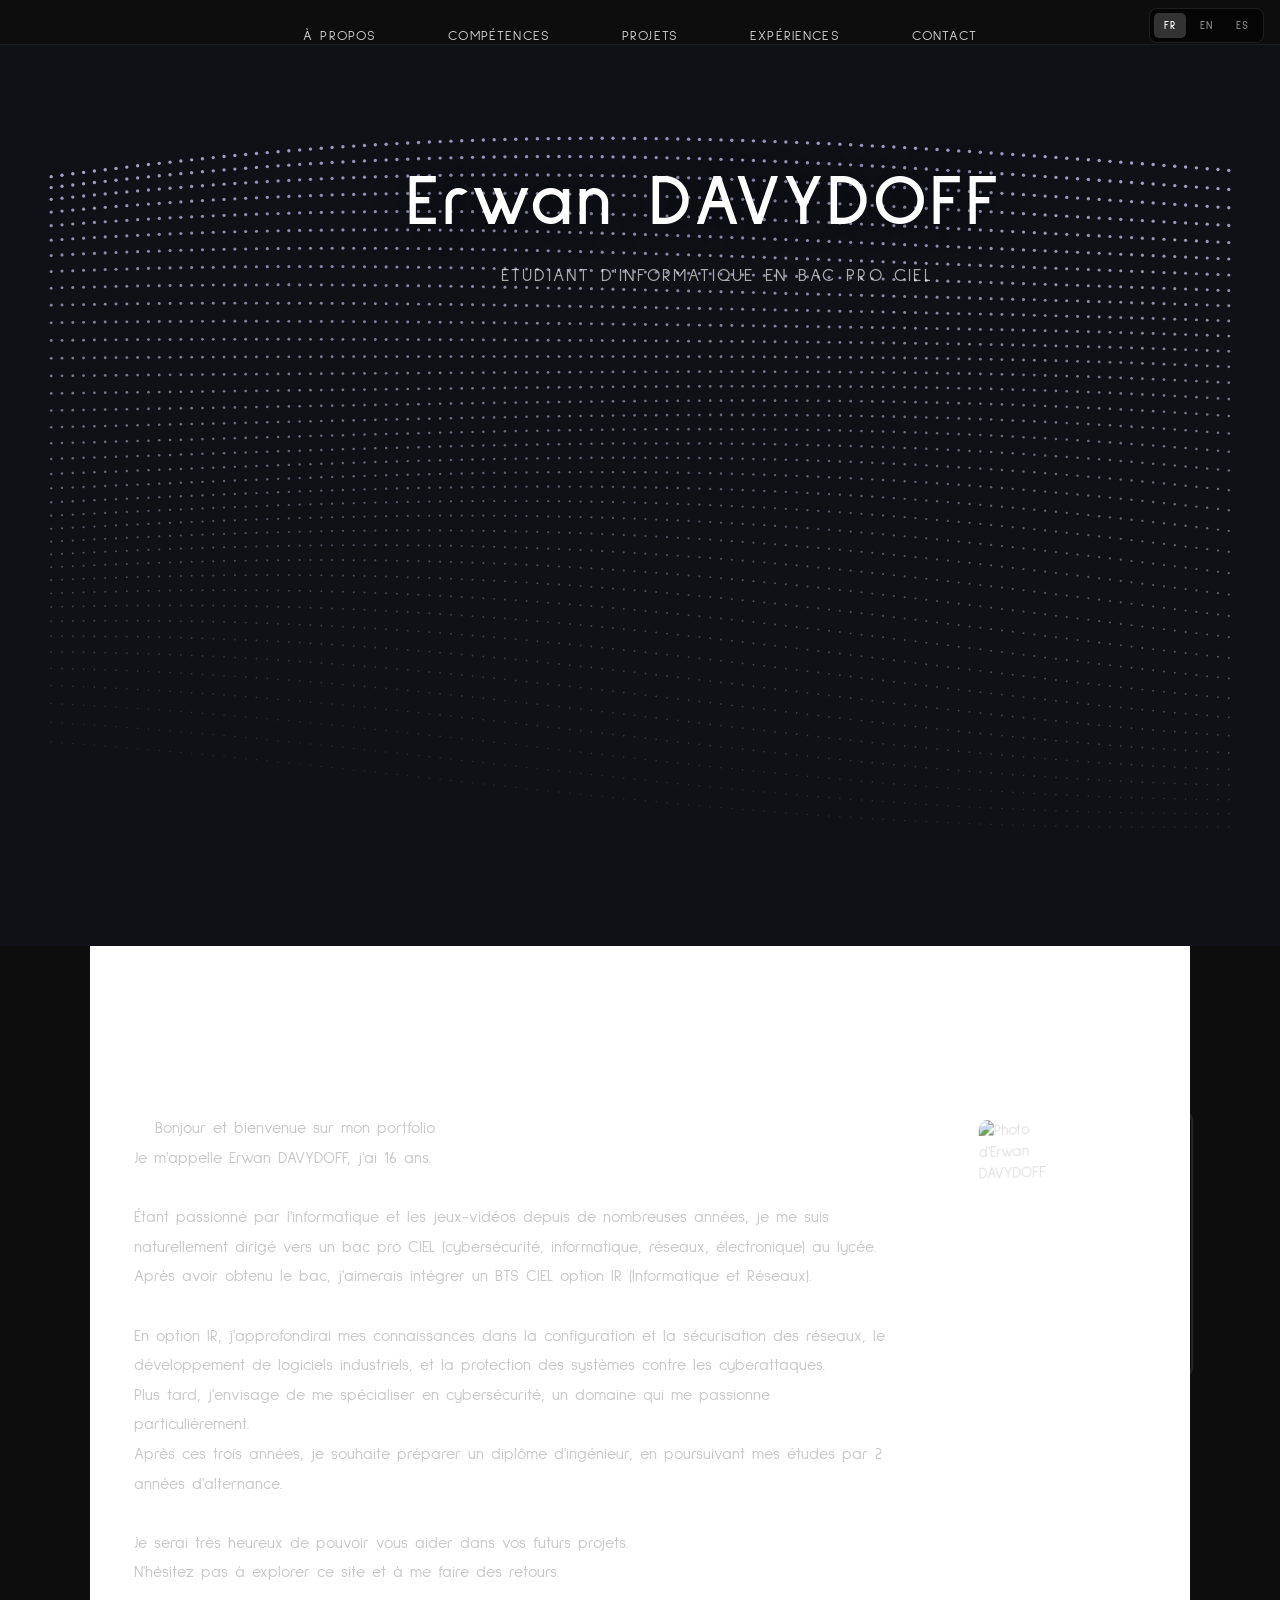
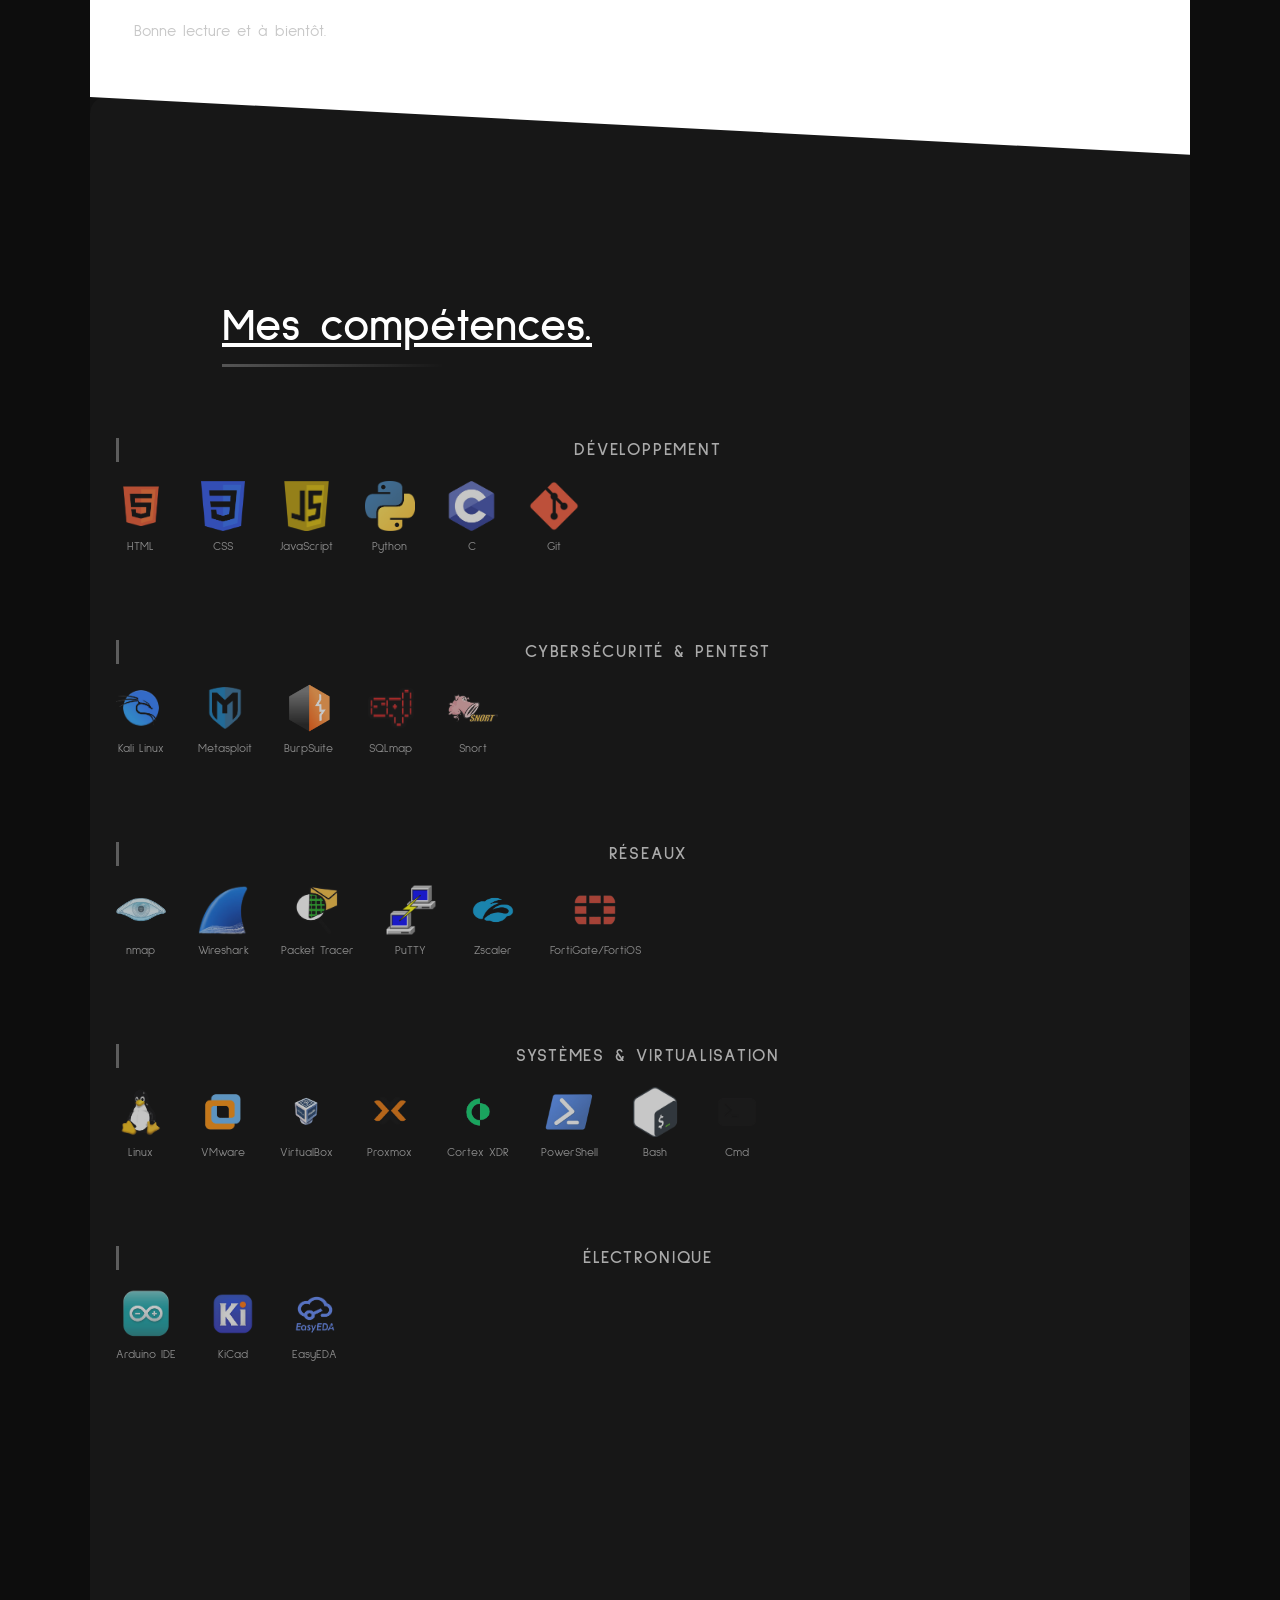
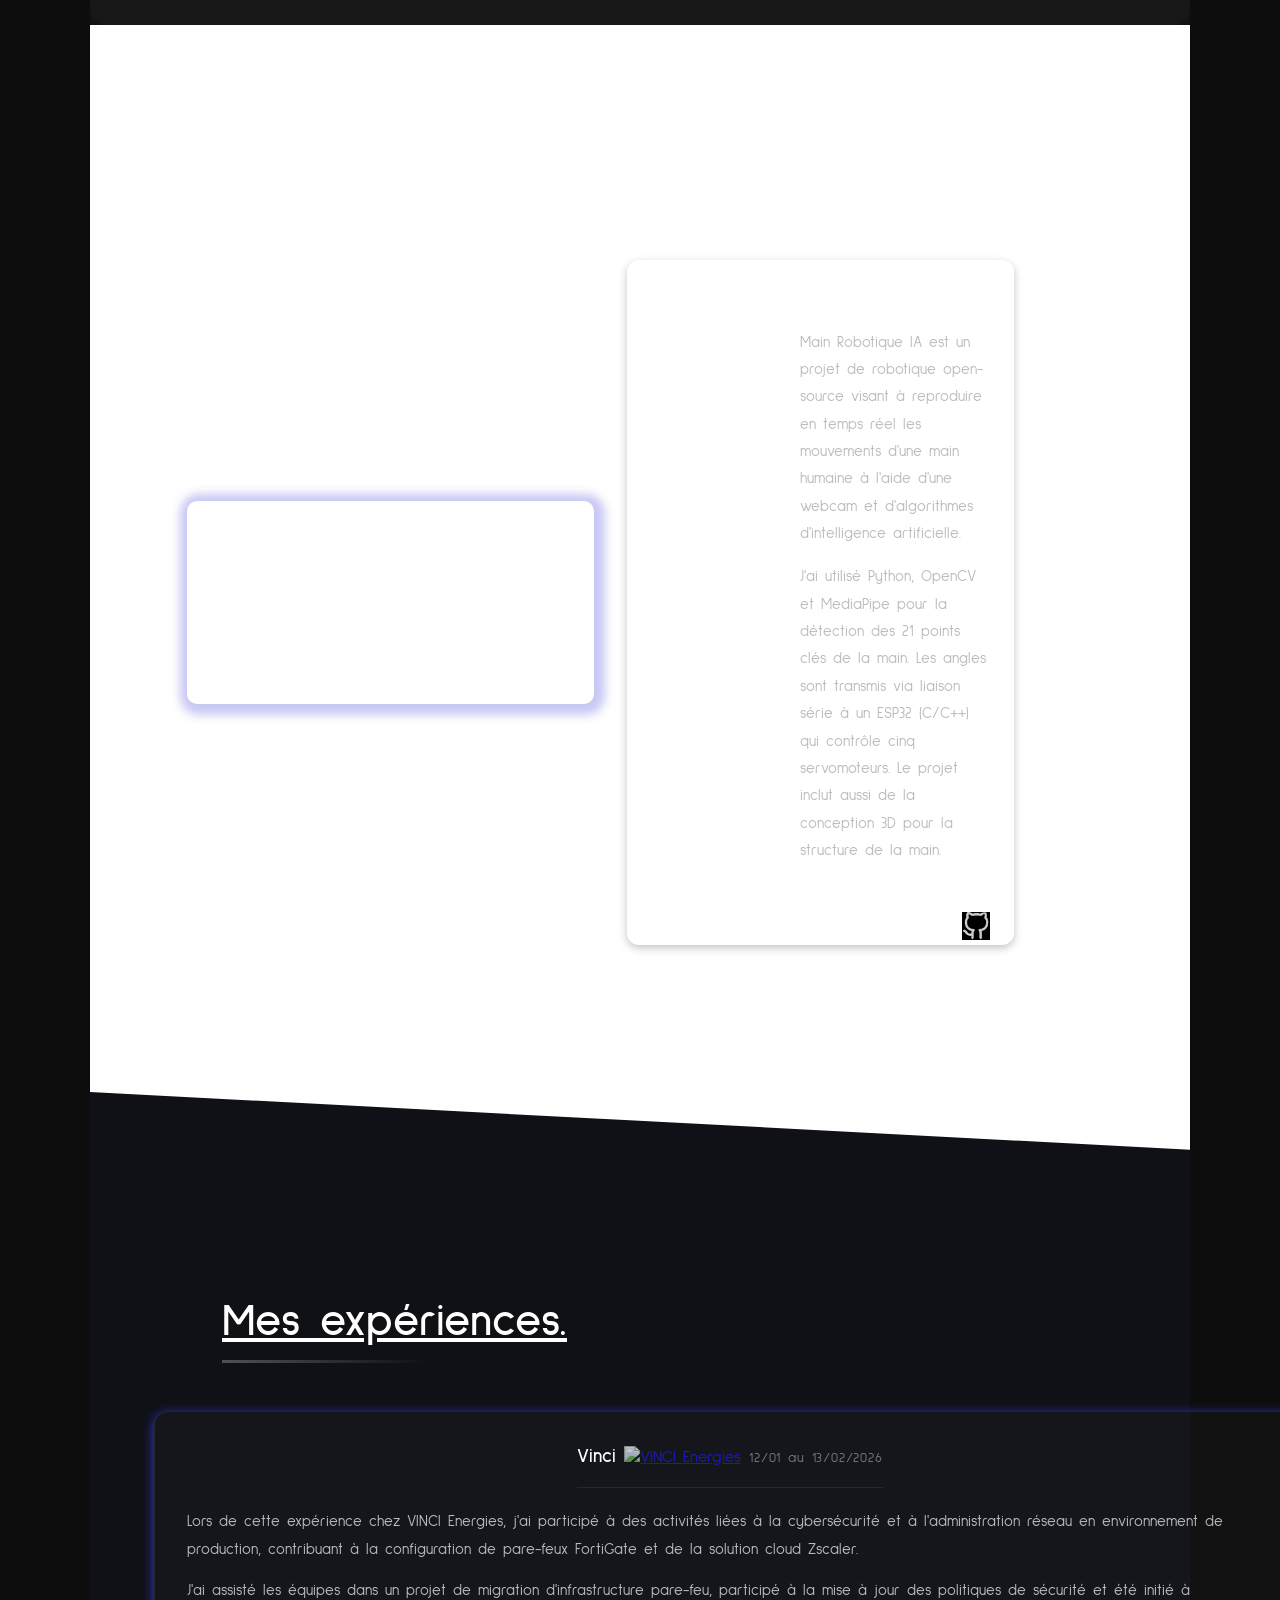
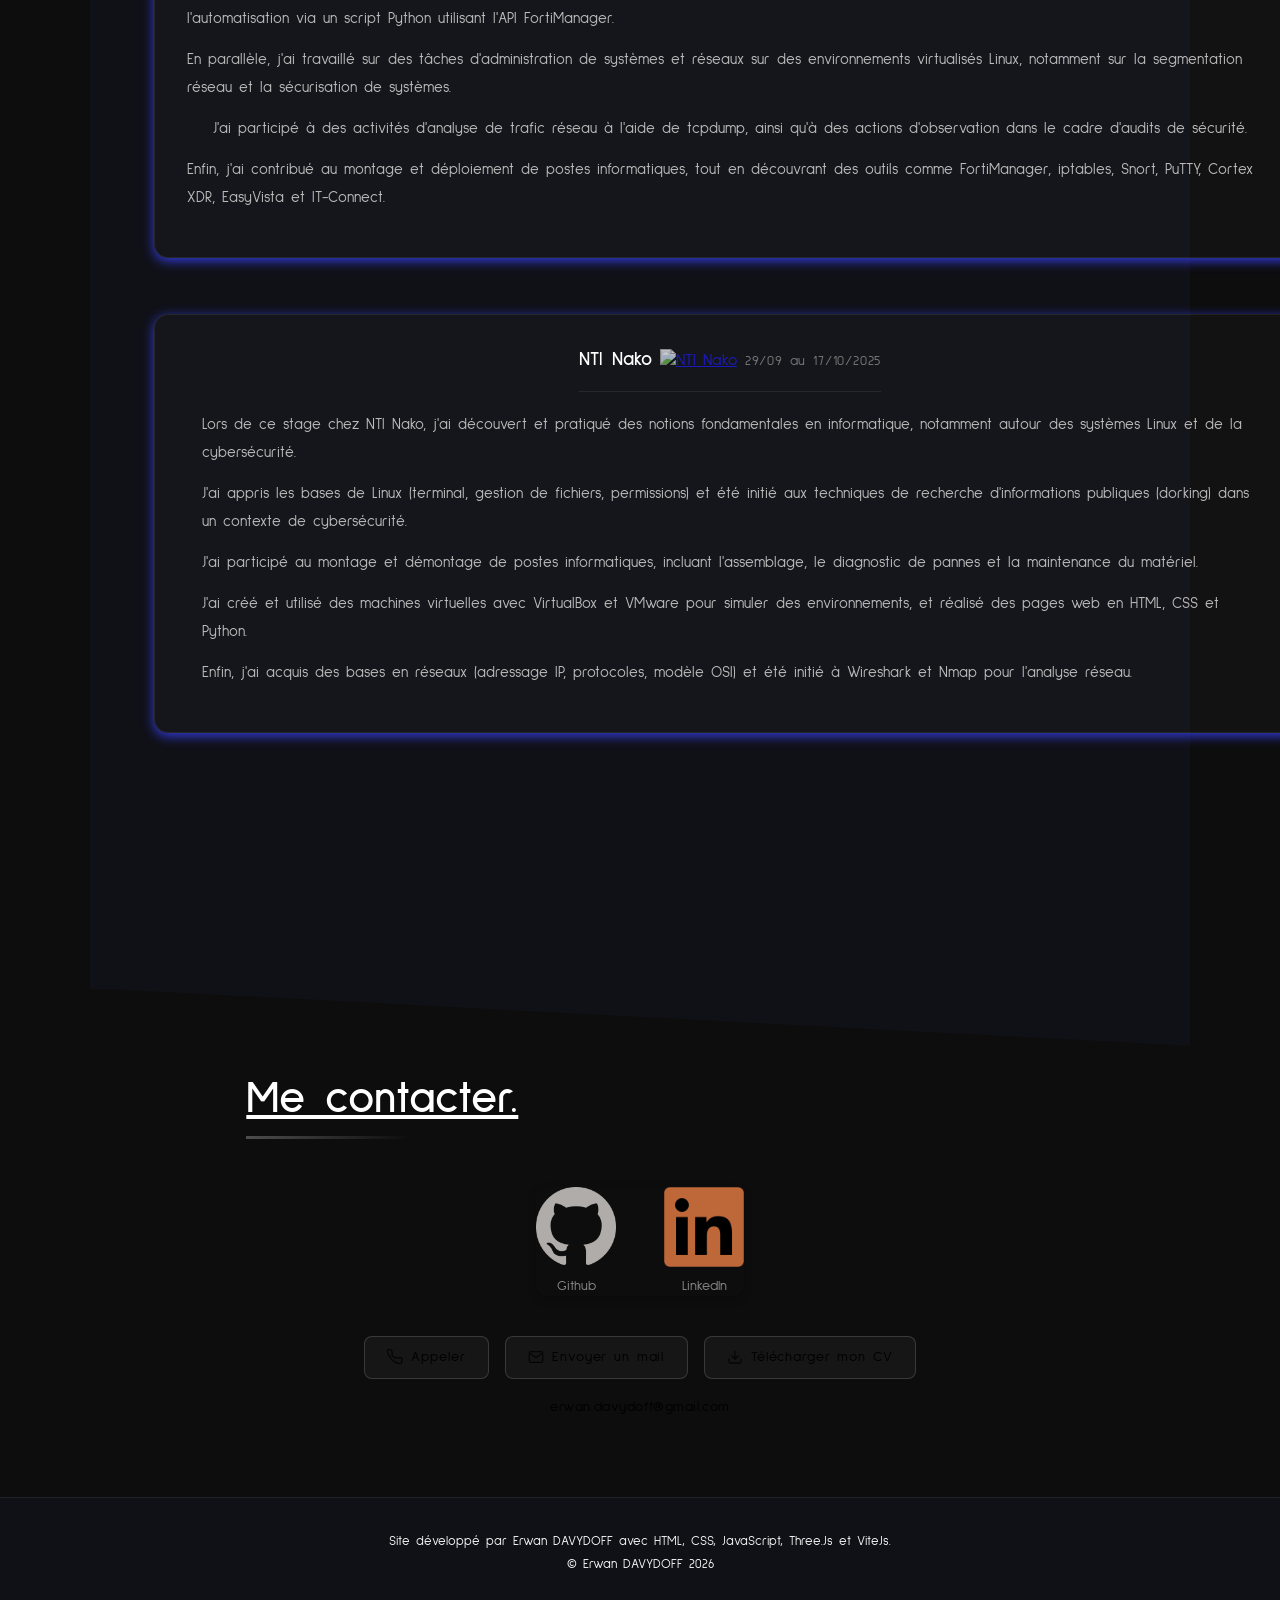
==== commit 4bb4804e: "Update index.html" ====
--- a/index.html
+++ b/index.html
@@ -893,7 +893,7 @@
         <div id="experience">
             <div id="exp_titre">
                 <h5>
-    <a target="_blank">NTI Nako</a>
+    <a target="_blank">Vinci</a>
 </h5>
 
 <a href="https://www.vinci.com/" target="_blank">
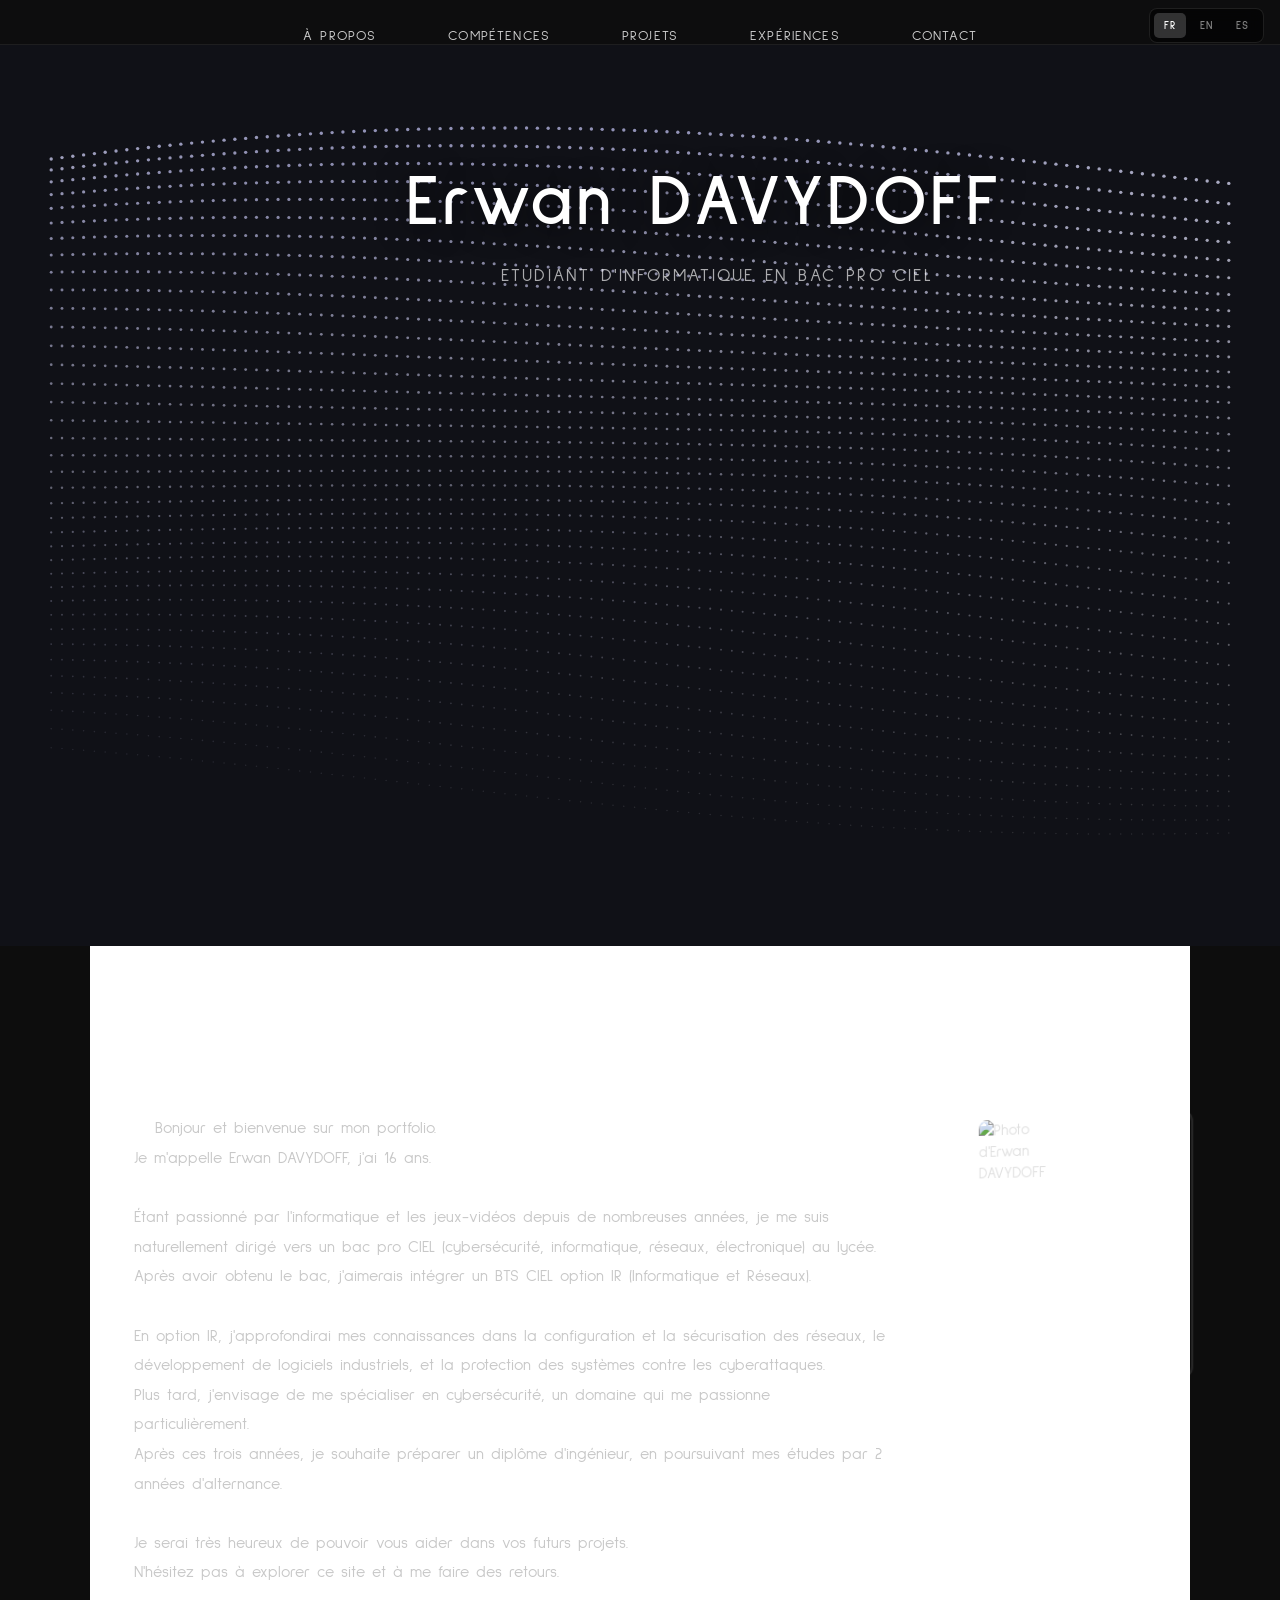
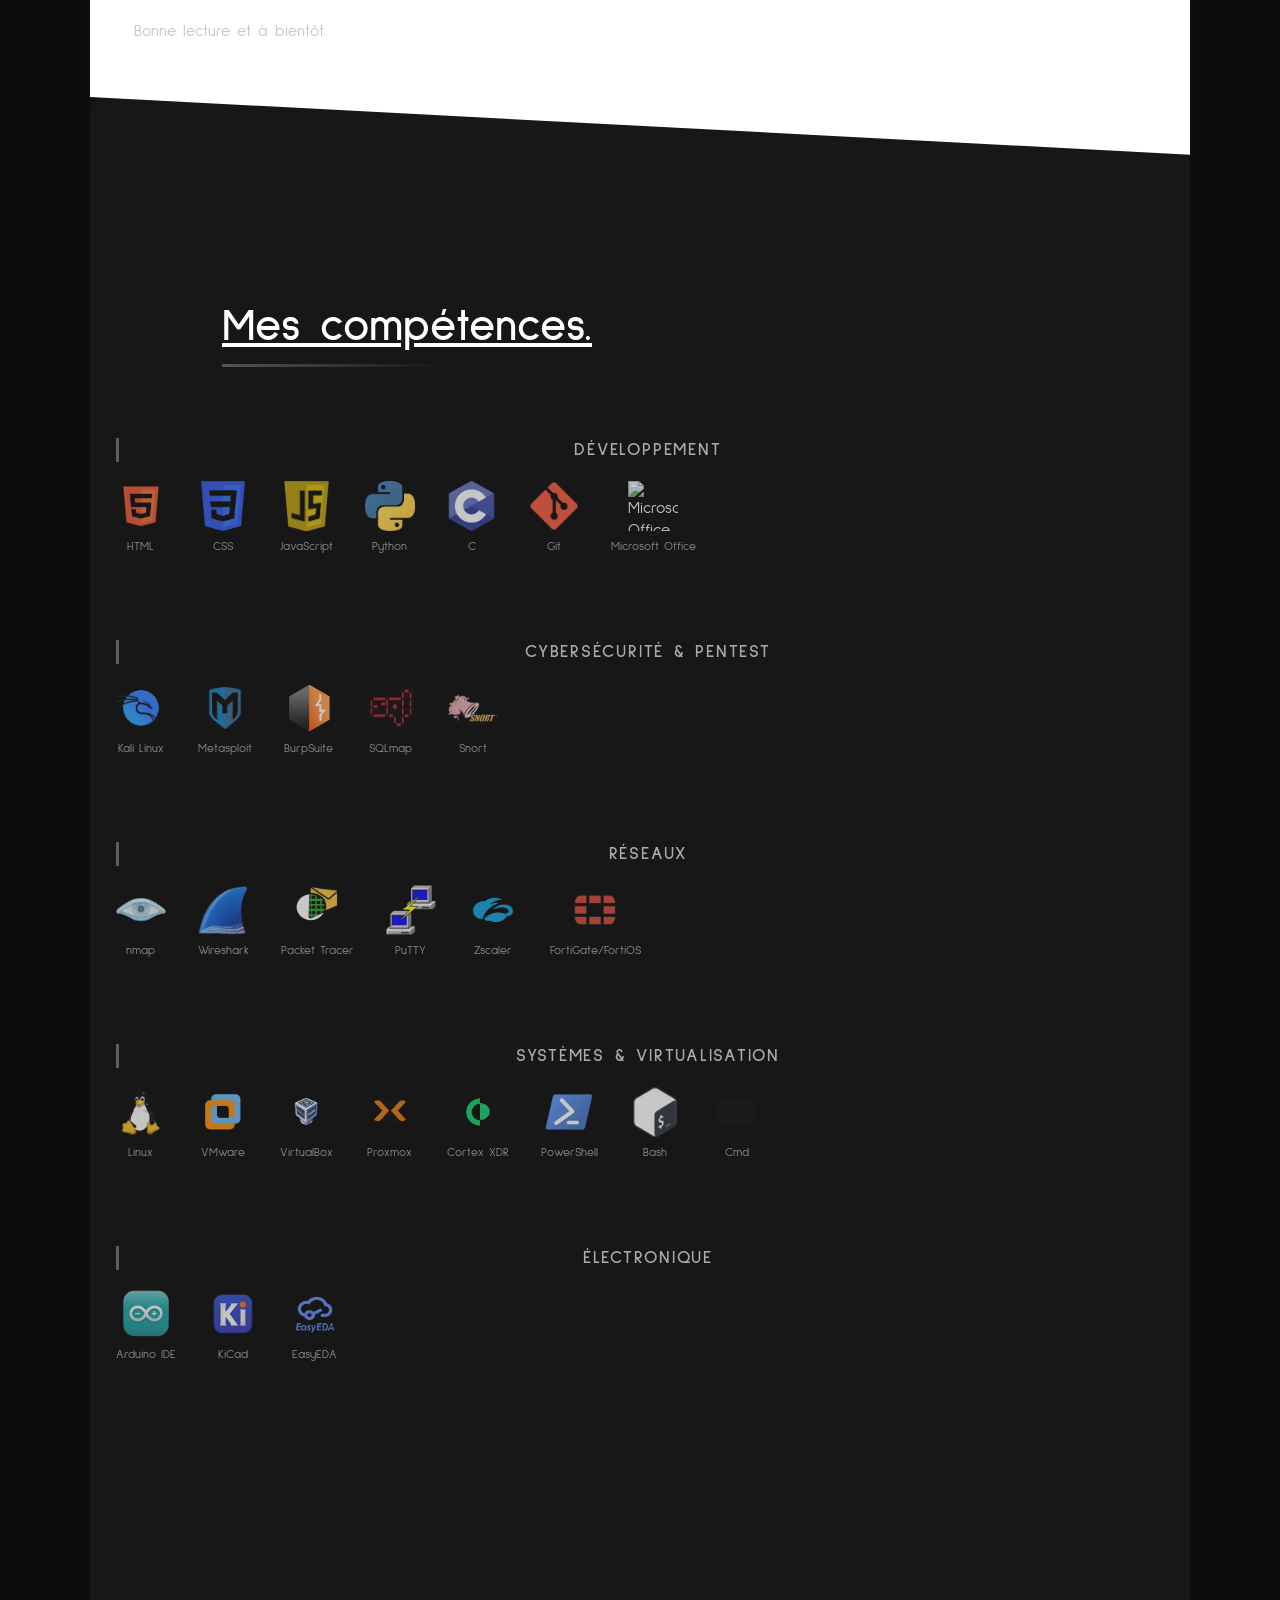
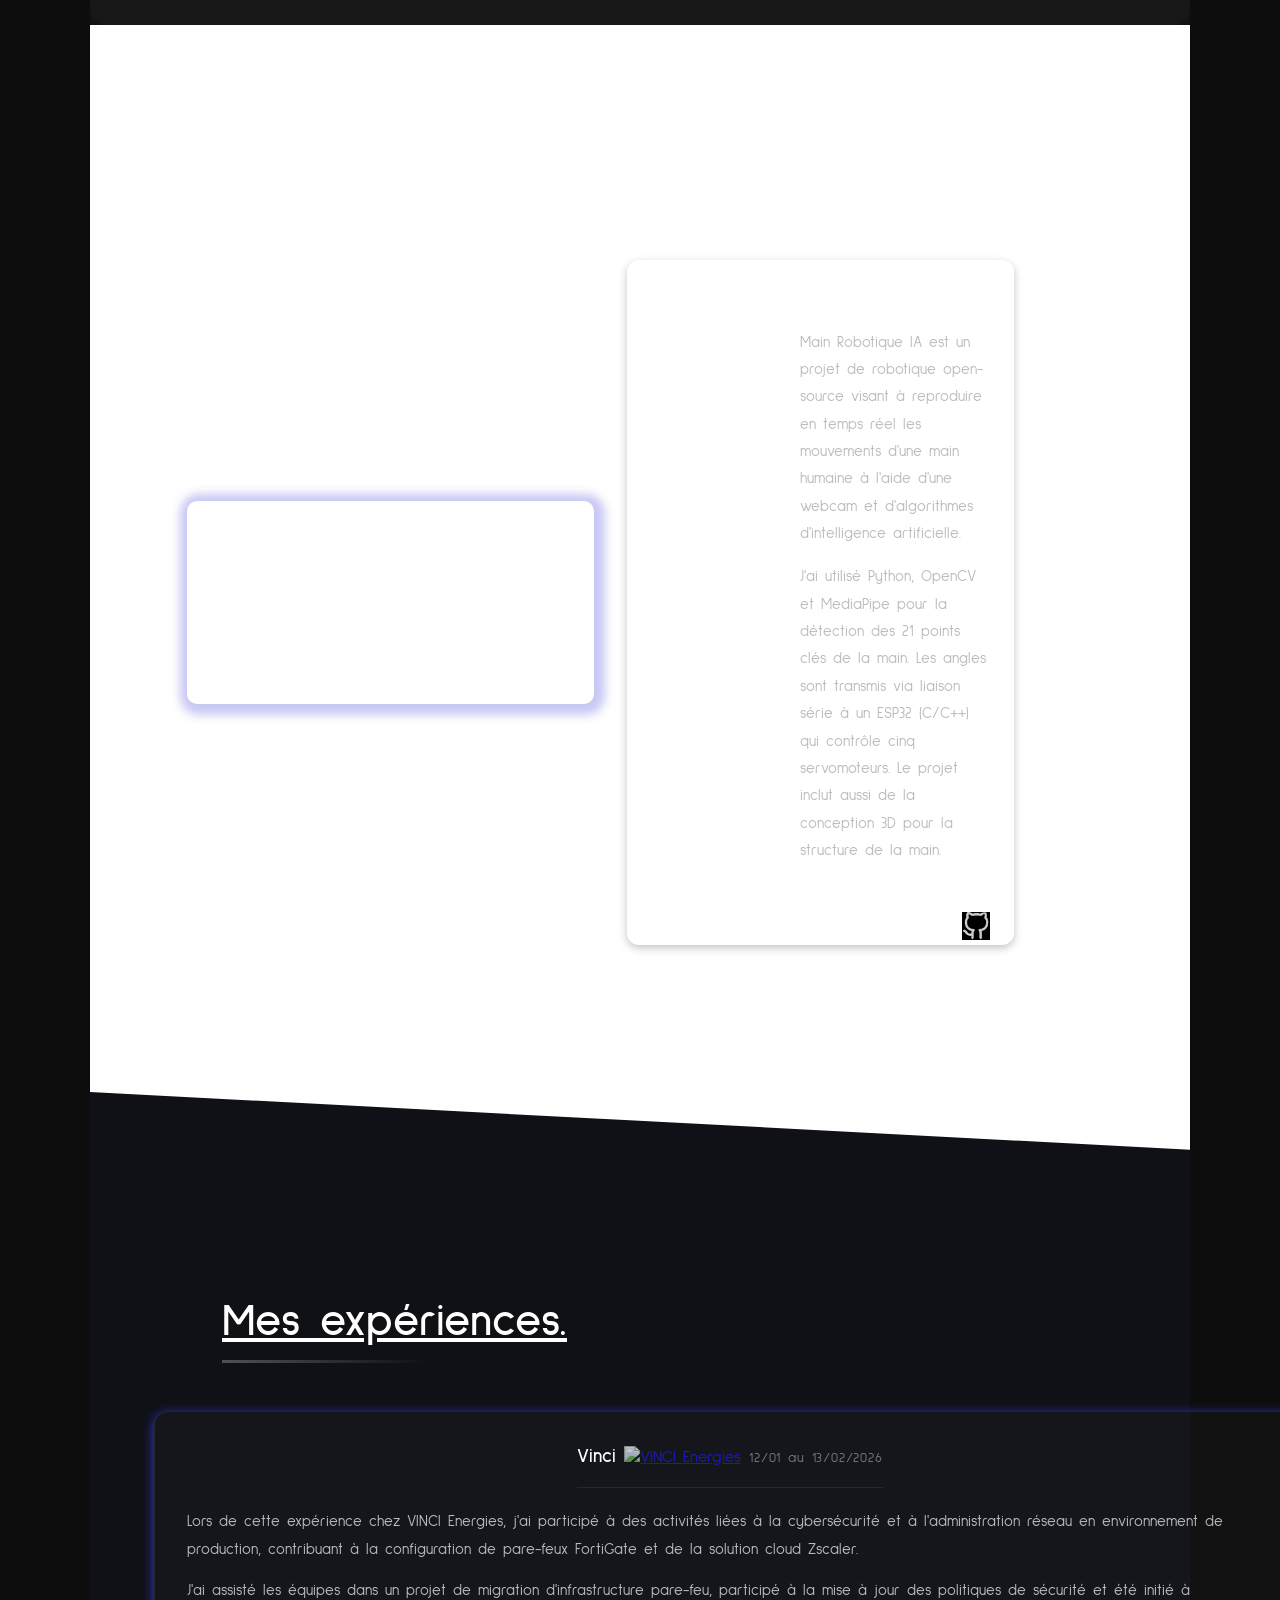
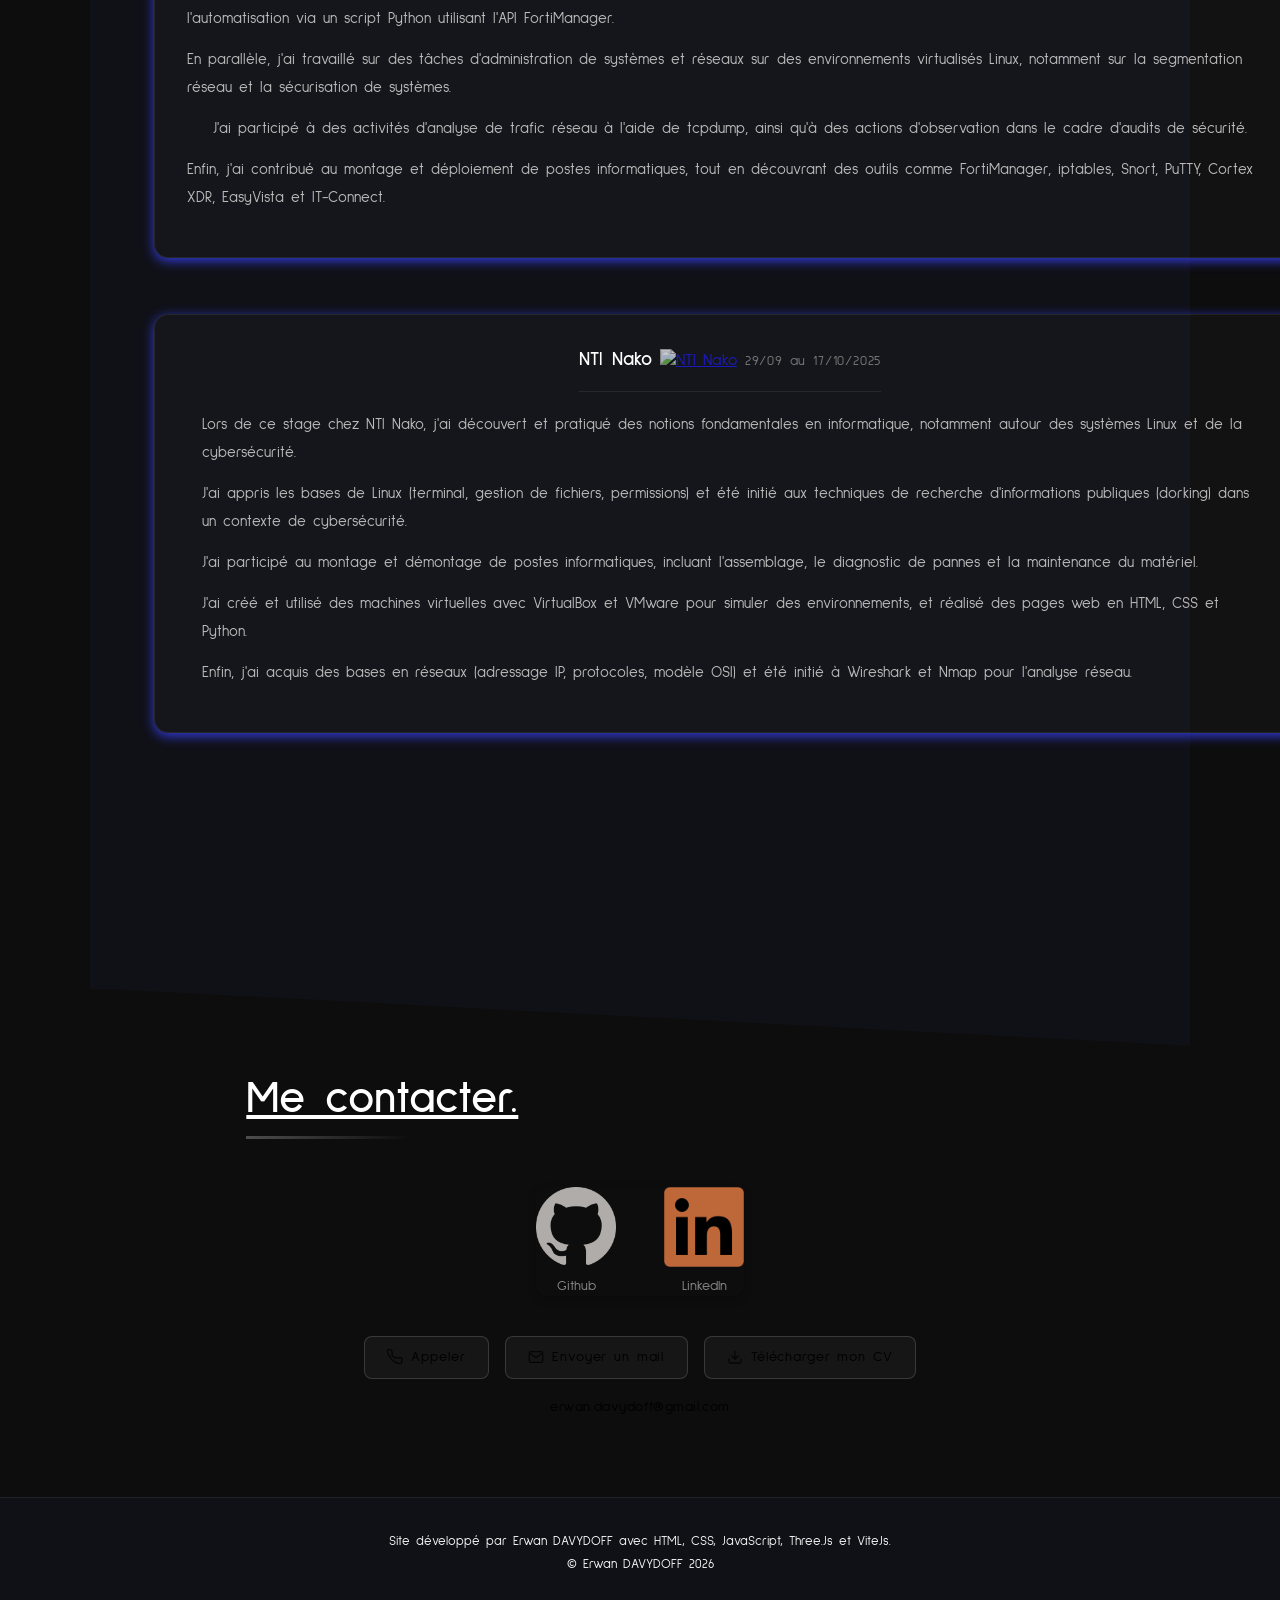
==== commit ee9f1686: "Update index.html" ====
--- a/index.html
+++ b/index.html
@@ -793,6 +793,7 @@
                 <figure><a href="https://en.wikipedia.org/wiki/Python_(programming_language)"><img src="assets/python.57e1de3e.png" alt="Python"><figcaption>Python</figcaption></a></figure>
                 <figure><a href="https://fr.wikipedia.org/wiki/C_(langage)"><img src="assets/c-programming-icon-c-programming-language-logo-11562945679duaxtn3yq0-removebg-preview.png" alt="C"><figcaption>C</figcaption></a></figure>
                 <figure><a href="https://fr.wikipedia.org/wiki/Git"><img src="assets/Git_icon.svg.png" alt="Git"><figcaption>Git</figcaption></a></figure>
+                <figure><a href="https://fr.wikipedia.org/wiki/Microsoft_Office"><img src="assets/Microsoft-Office-Logo-removebg-preview.png" alt="Microsoft Office"><figcaption>Microsoft Office </figcaption></a></figure>
             </div>
         </div>
 
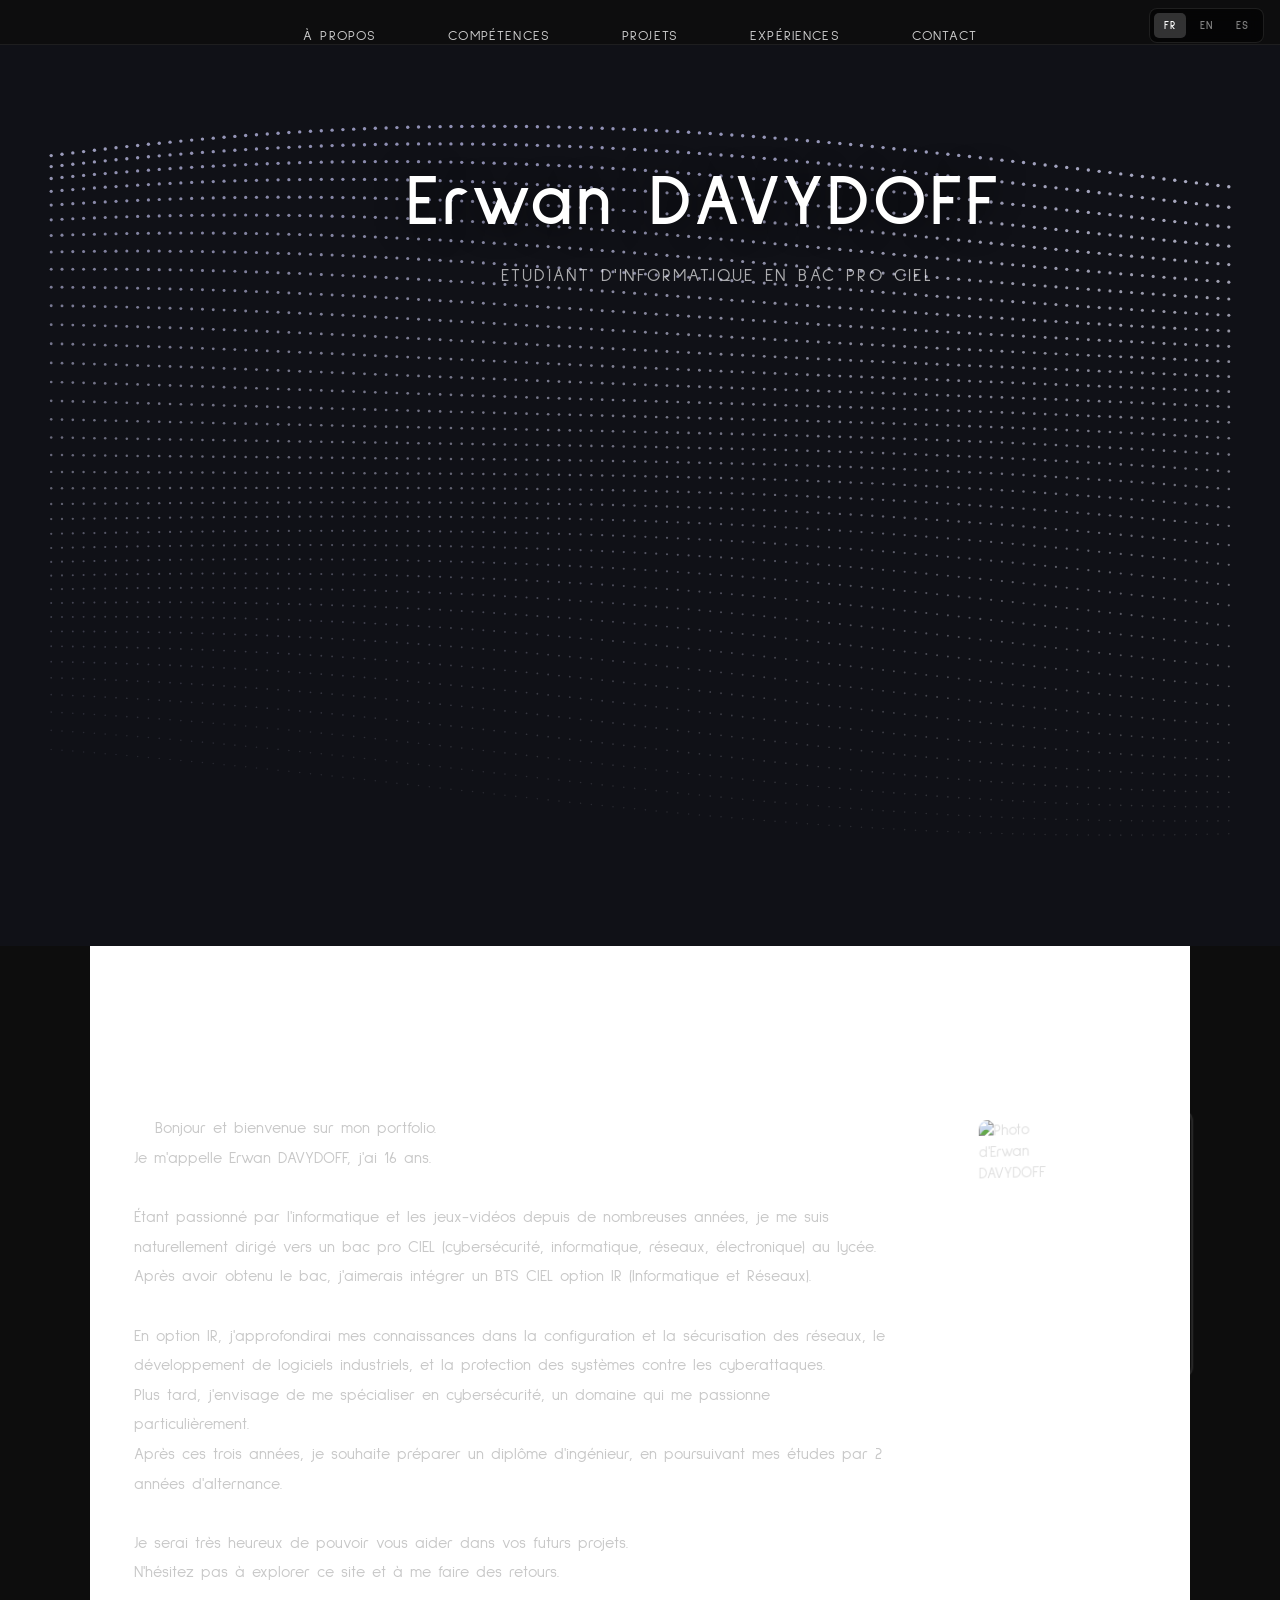
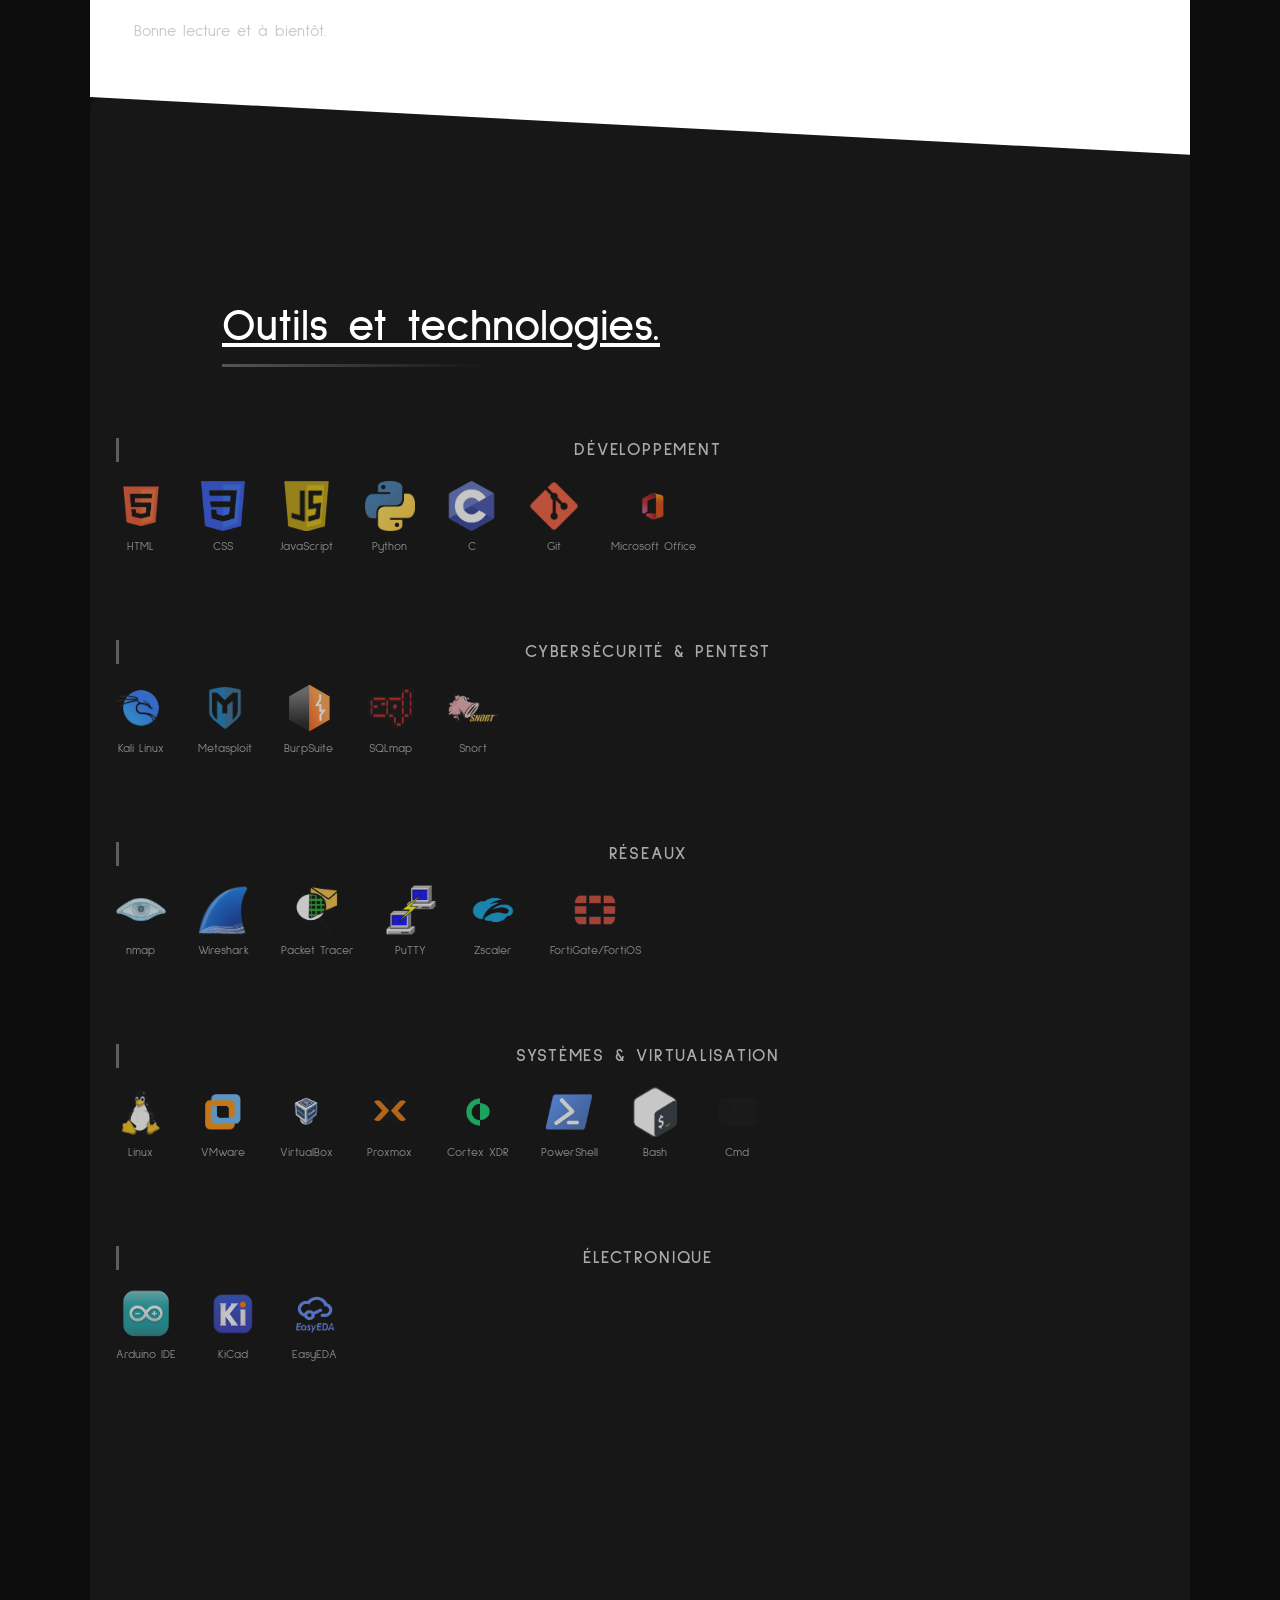
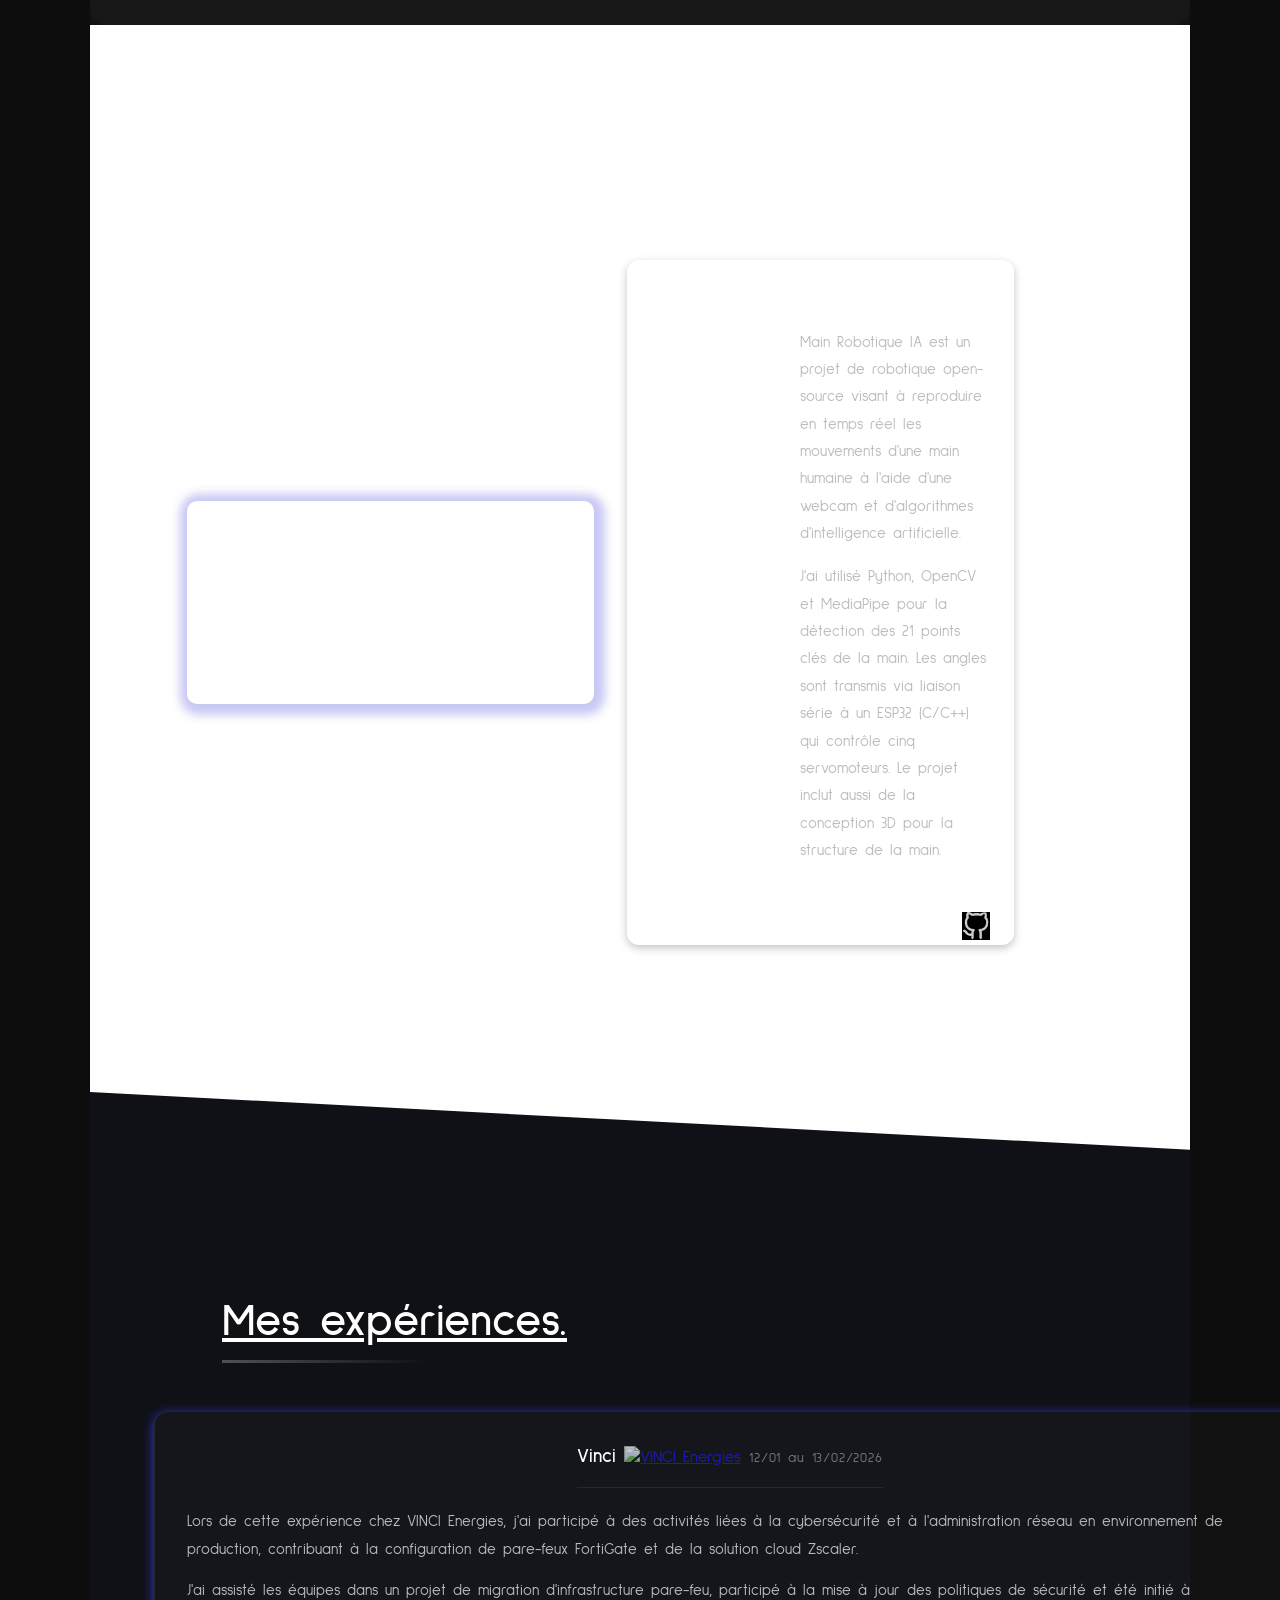
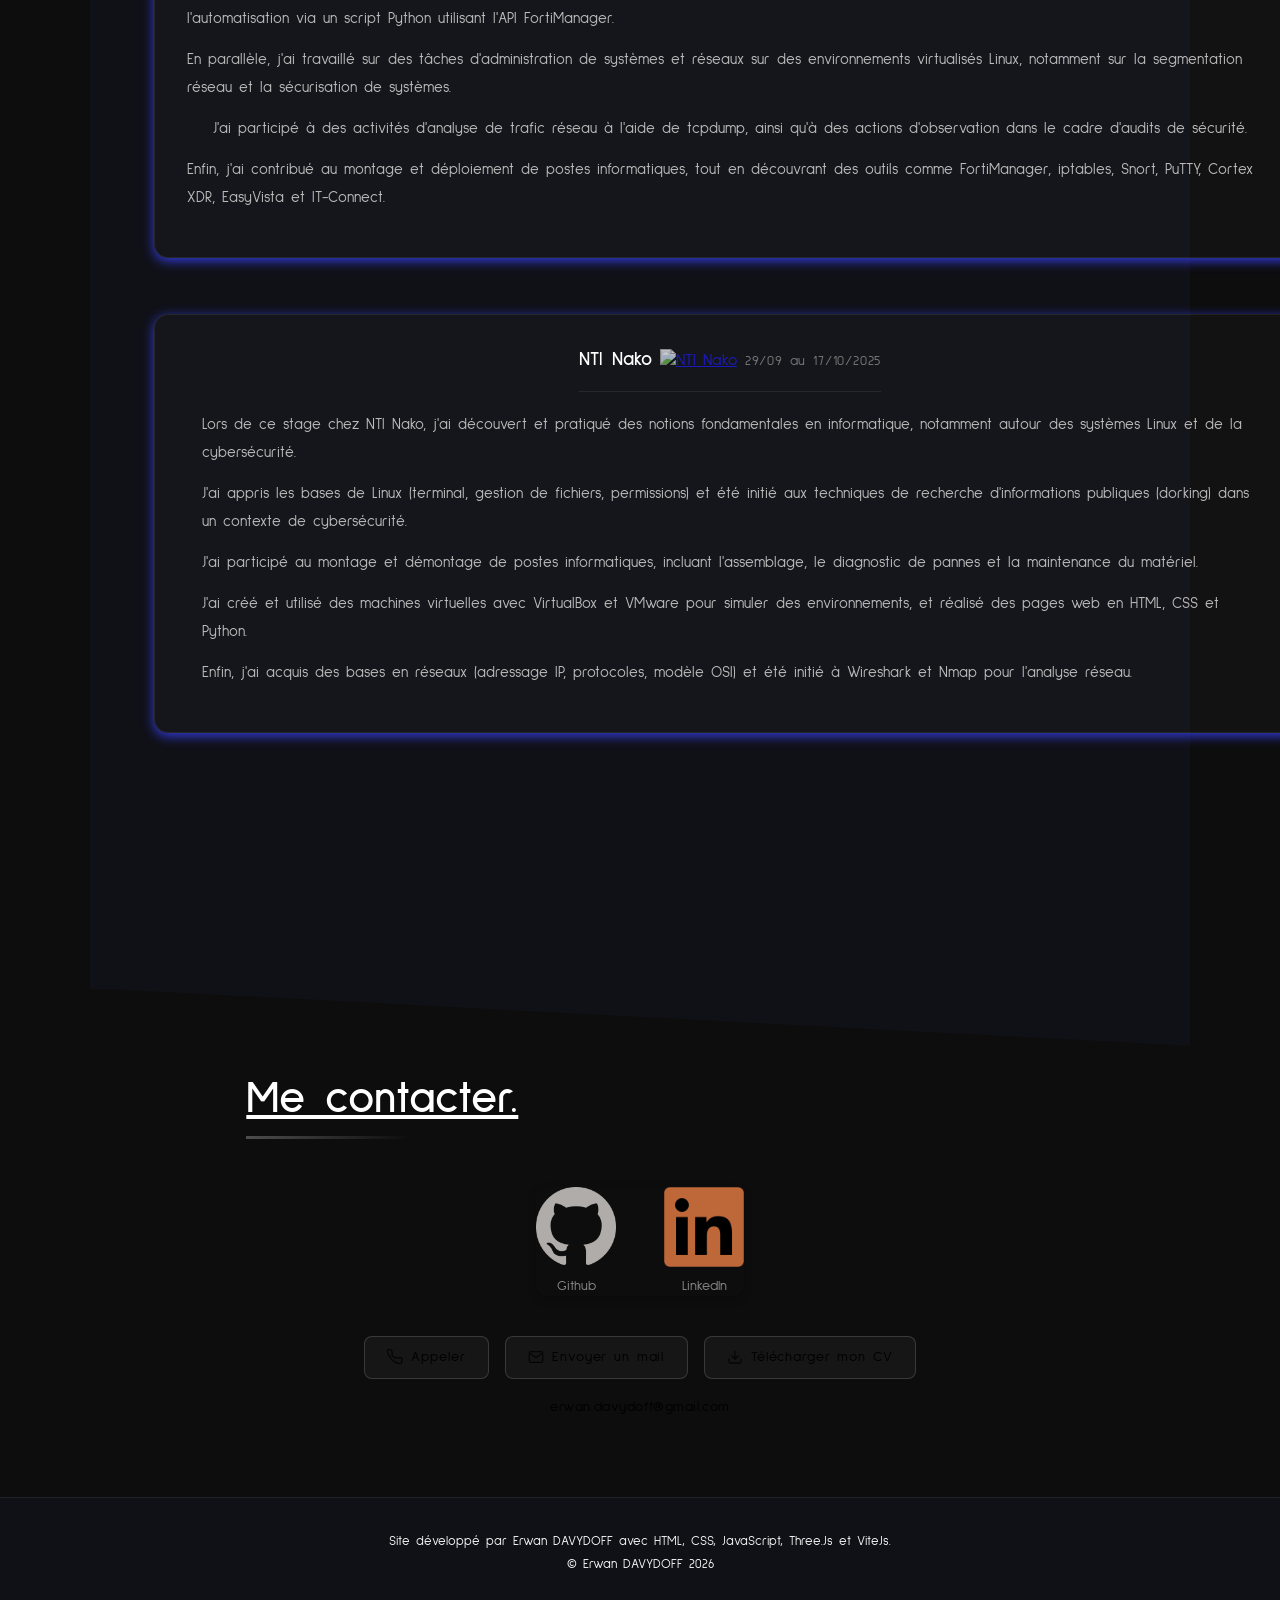
==== commit 8567ad75: "Update index.html" ====
--- a/index.html
+++ b/index.html
@@ -782,7 +782,7 @@
 
     <!-- SECTION COMPÉTENCES -->
     <section id="comp" class="fade-in">
-        <h2 data-i18n="skills_title">Mes compétences.</h2>
+        <h2 data-i18n="skills_title">Outils et technologies.</h2>
 
         <div class="comp_div">
             <h3 data-i18n="skills_dev">Développement</h3>
@@ -1132,7 +1132,7 @@
                 Je serai très heureux de pouvoir vous aider dans vos futurs projets.<br>
                 N'hésitez pas à explorer ce site et à me faire des retours.<br><br>
                 Bonne lecture et à bientôt.`,
-            skills_title: "Mes compétences.",
+            skills_title: "Outils et technologies.",
             skills_dev: "Développement", skills_cyber: "Cybersécurité &amp; Pentest",
             skills_net: "Réseaux", skills_sys: "Systèmes &amp; Virtualisation", skills_elec: "Électronique",
             projects_title: "Mes projets.",
@@ -1167,7 +1167,7 @@
                 I would be very happy to help you with your future projects.<br>
                 Feel free to explore this site and share your feedback.<br><br>
                 Enjoy reading, and see you soon.`,
-            skills_title: "My skills.",
+            skills_title: "Tools & Technologies.",
             skills_dev: "Development", skills_cyber: "Cybersecurity &amp; Pentest",
             skills_net: "Networks", skills_sys: "Systems &amp; Virtualisation", skills_elec: "Electronics",
             projects_title: "My projects.",
@@ -1202,7 +1202,7 @@
                 Estaré muy contento de poder ayudarle en sus futuros proyectos.<br>
                 No dude en explorar este sitio y compartir sus comentarios.<br><br>
                 ¡Buena lectura y hasta pronto!`,
-            skills_title: "Mis habilidades.",
+            skills_title: "Herramientas y Tecnologías.",
             skills_dev: "Desarrollo", skills_cyber: "Ciberseguridad &amp; Pentest",
             skills_net: "Redes", skills_sys: "Sistemas &amp; Virtualización", skills_elec: "Electrónica",
             projects_title: "Mis proyectos.",
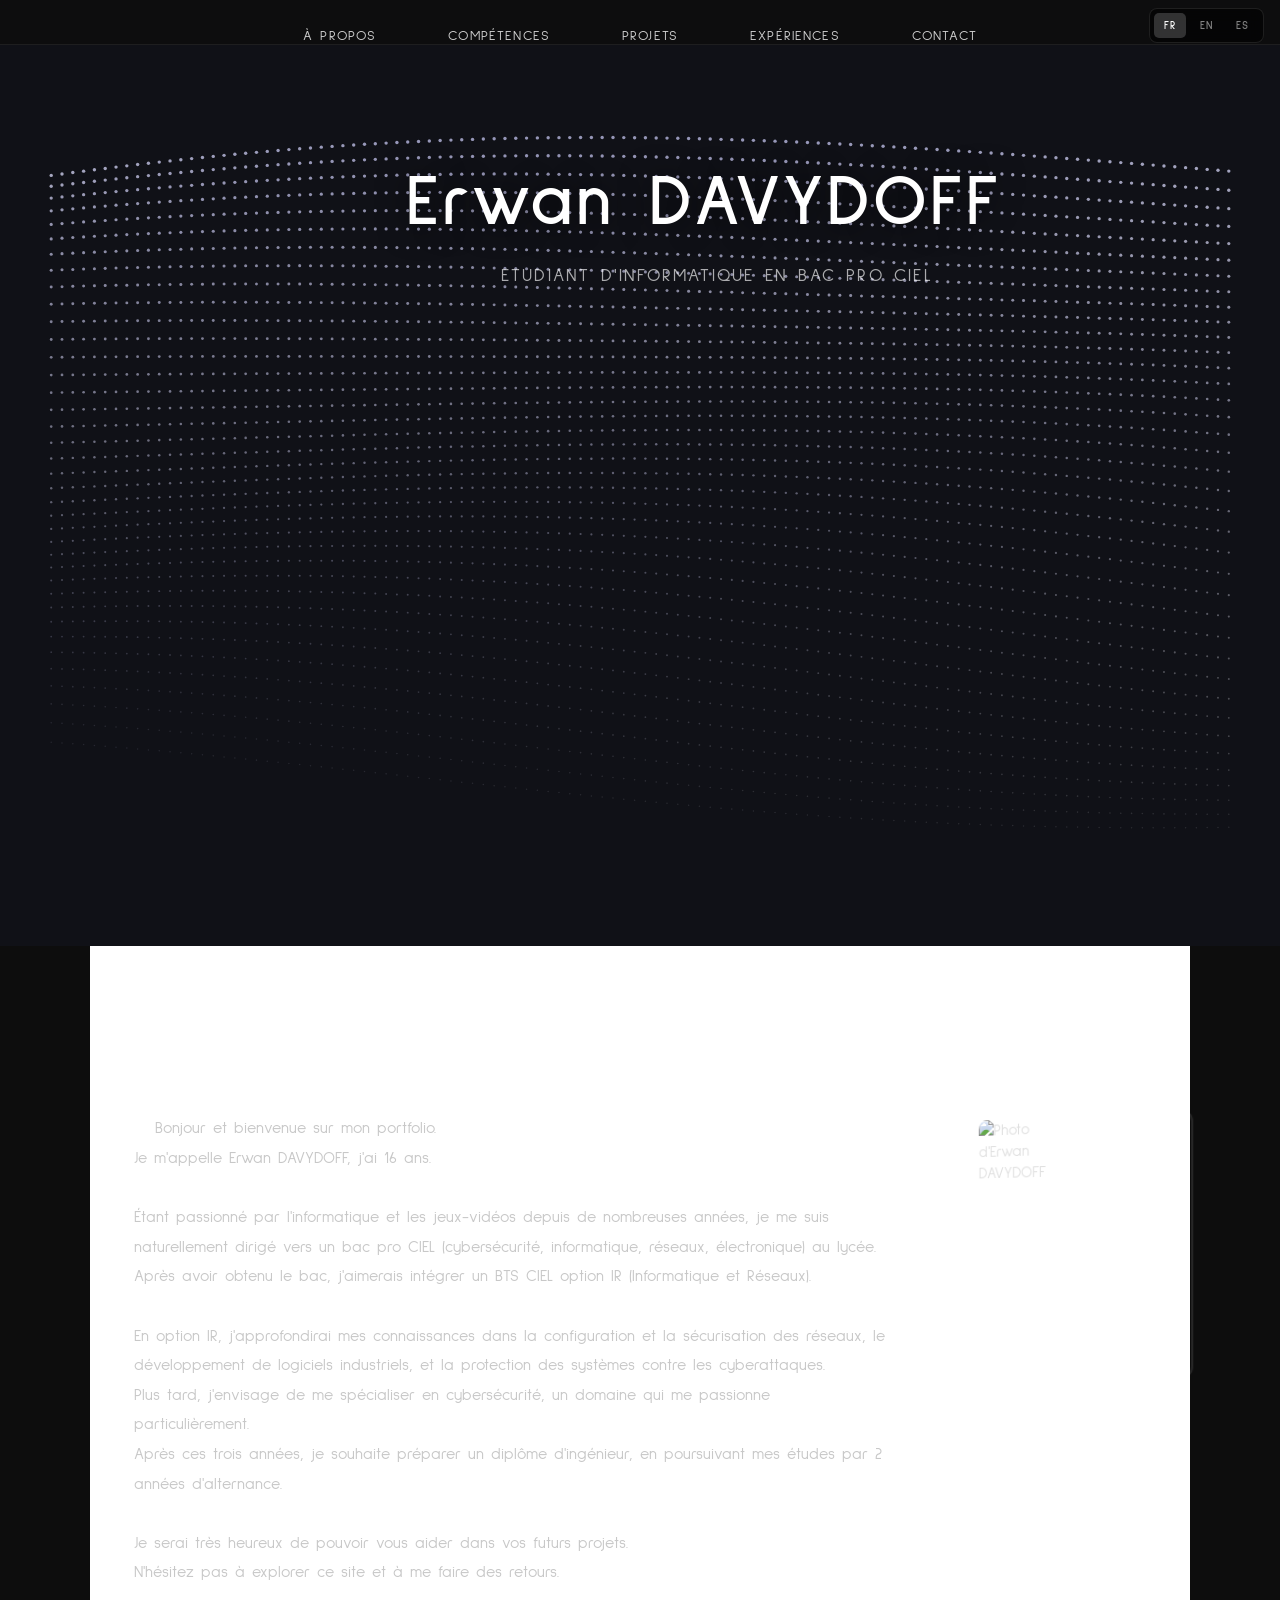
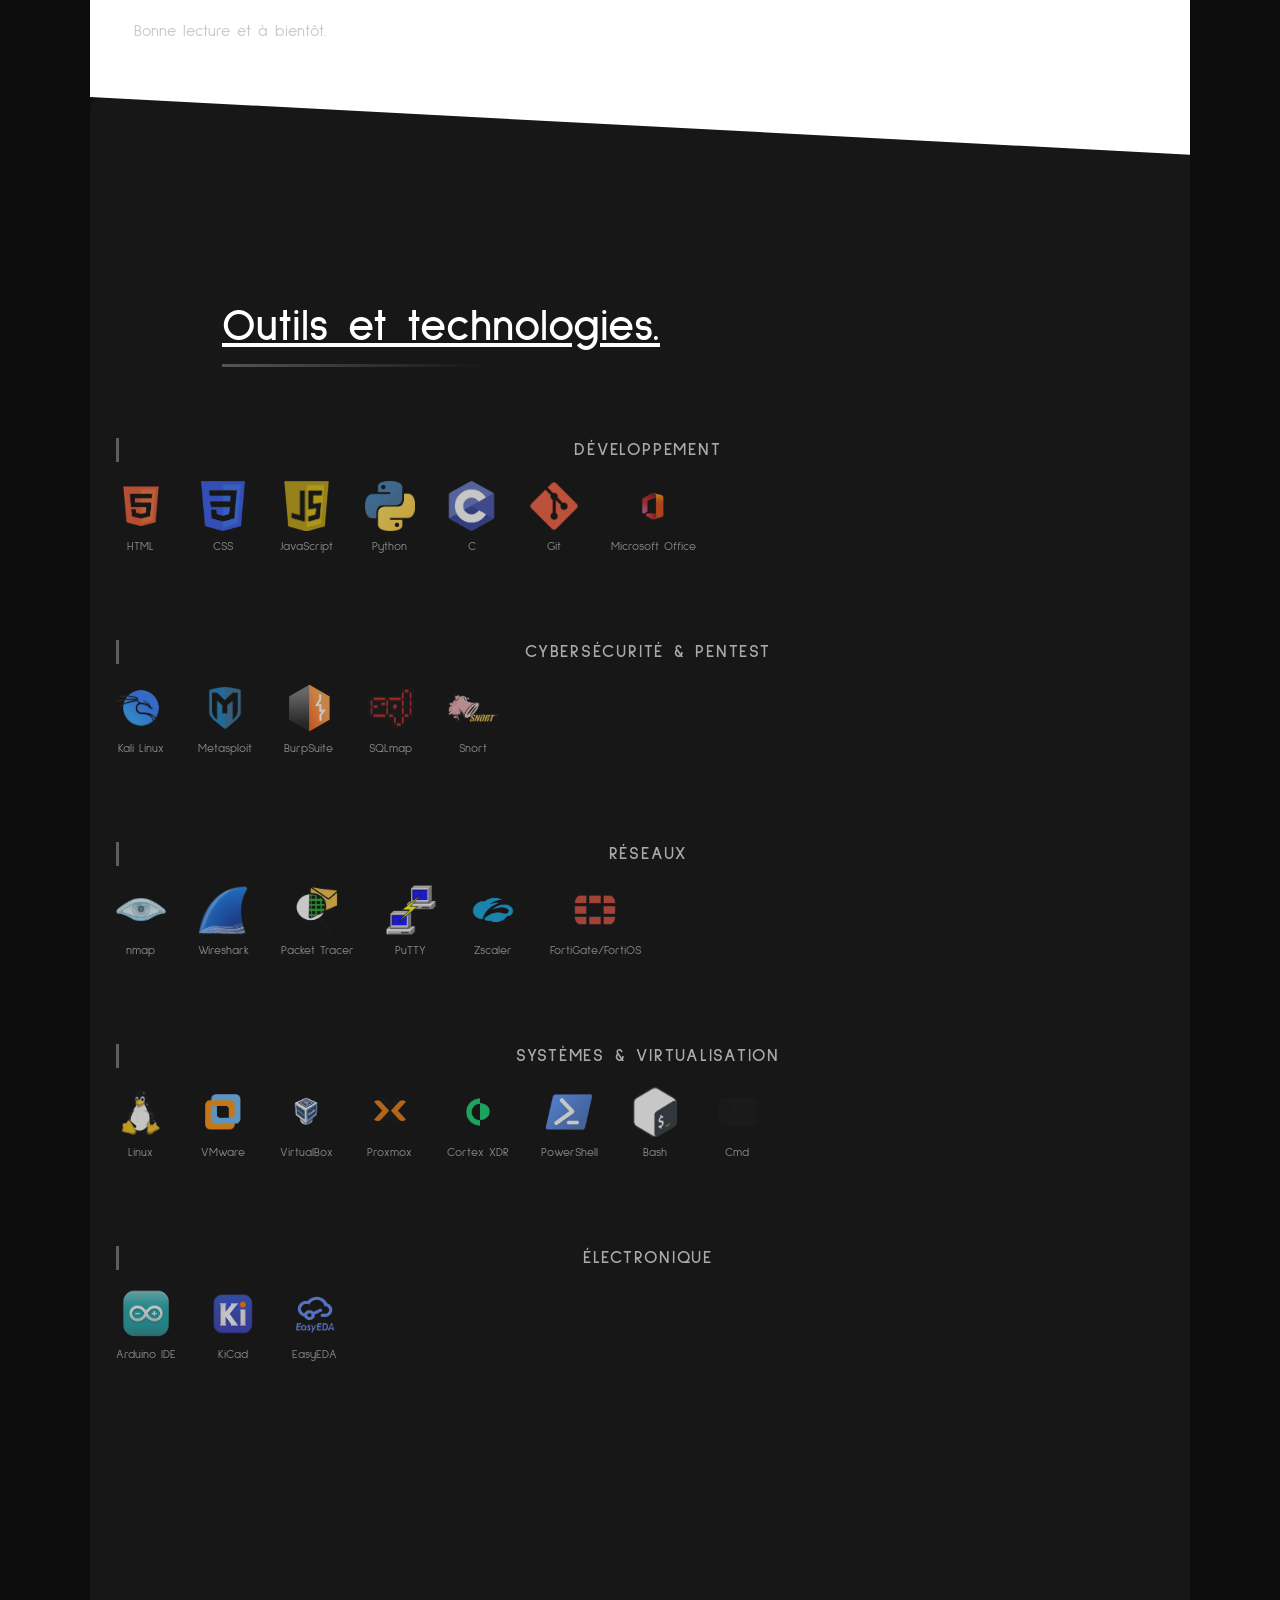
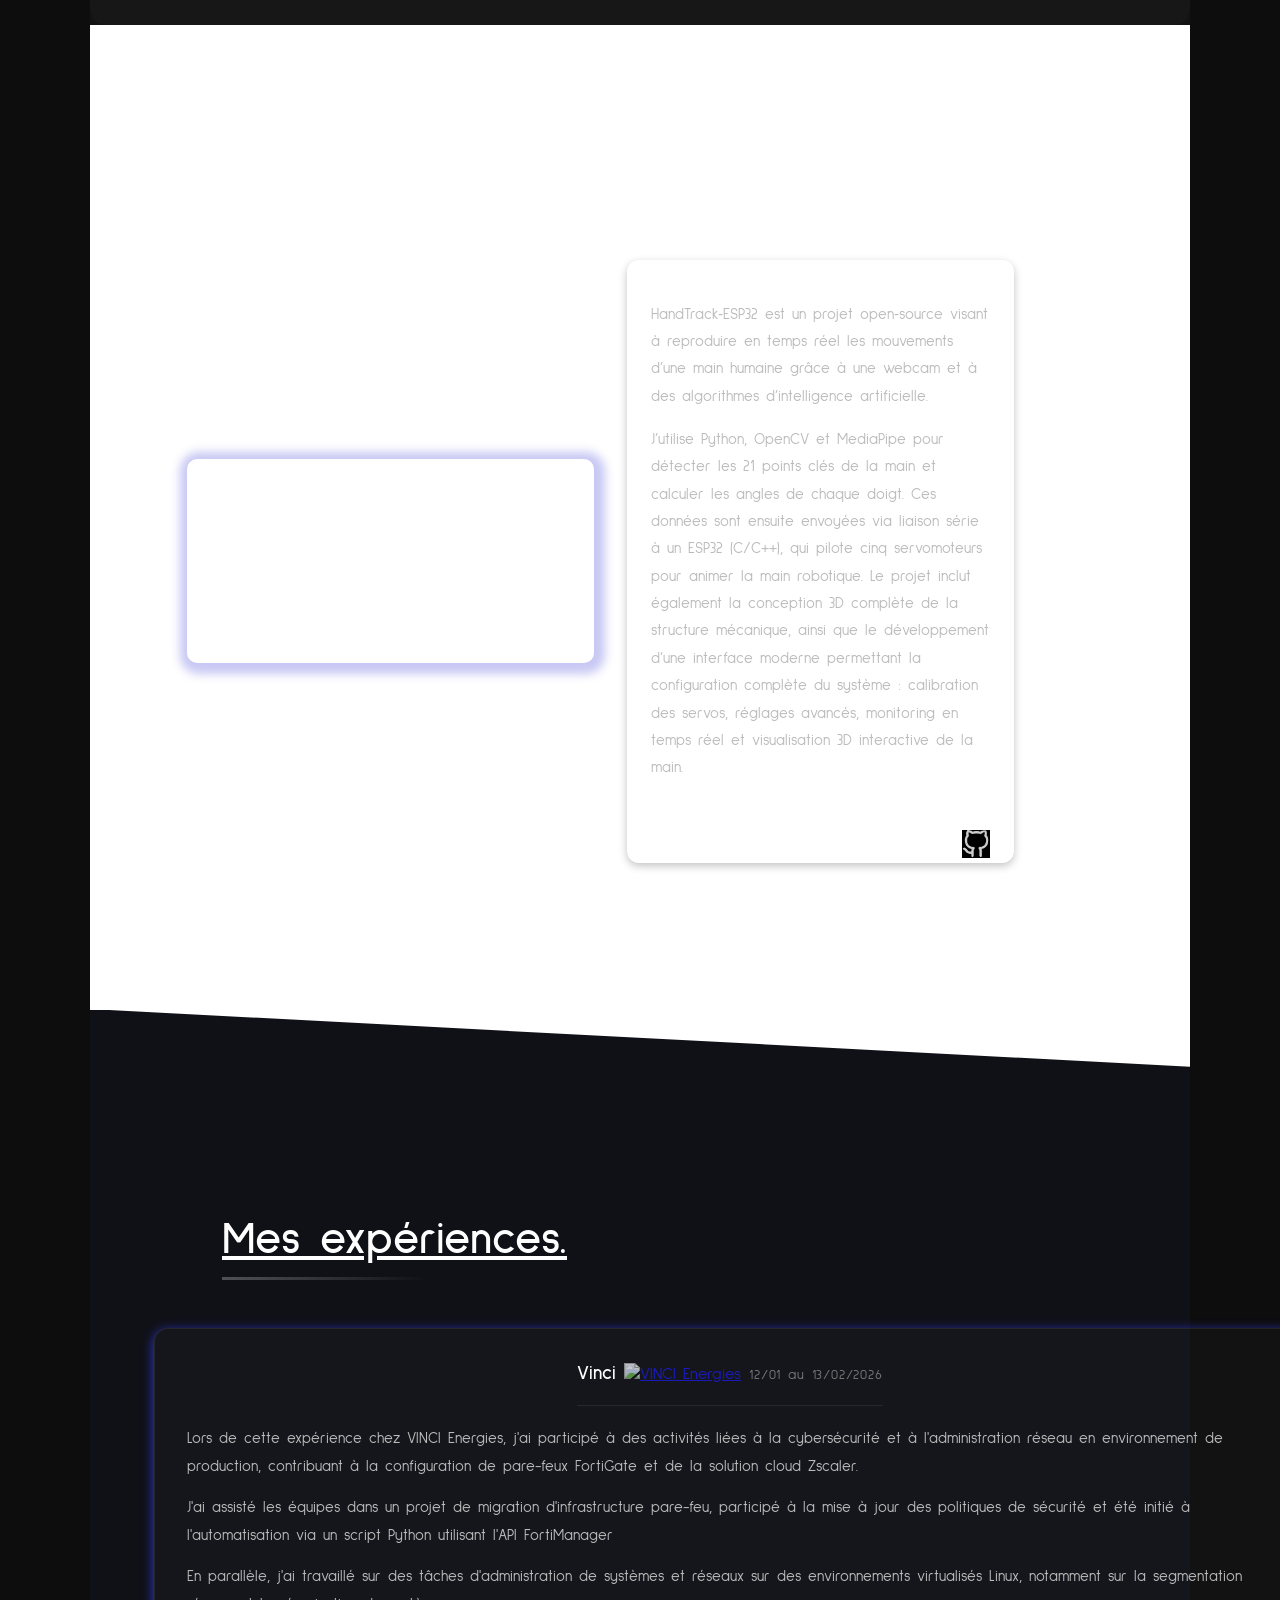
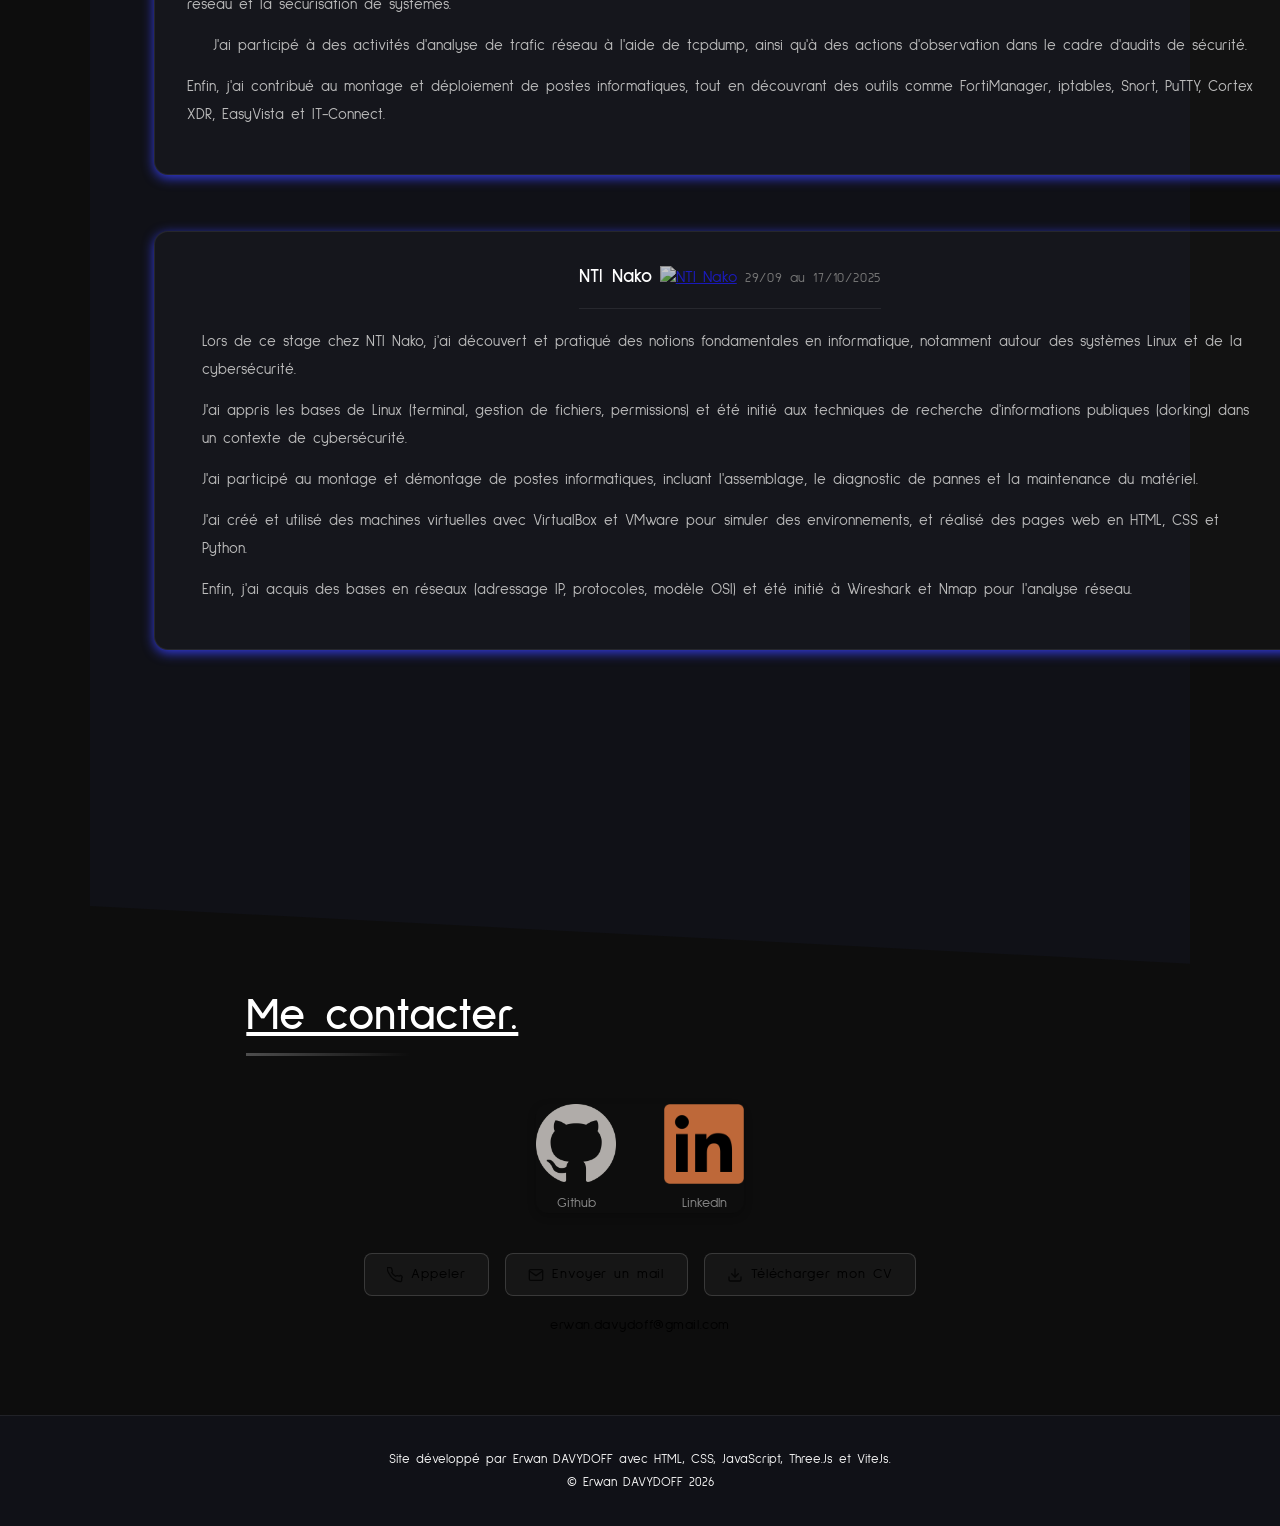
==== commit 22b6b0a7: "Update index.html" ====
--- a/index.html
+++ b/index.html
@@ -850,28 +850,12 @@
         <div class="projet_box">
             <div class="gauche1">
                 <video autoplay loop muted playsinline>
-                    <source src="assets/projet1.f1c39a18.mp4" type="video/mp4">
+                    <source src="assets/AmazingHand_BasicDemo.mp4" type="video/mp4">
                 </video>
             </div>
             <div class="droite1">
                 <div style="display:flex;gap:1.2rem;align-items:flex-start;margin-bottom:1rem;">
-                    <!-- Placeholder vidéo/photo — remplace src par ton fichier -->
-                    <div style="
-                        flex-shrink:0;width:130px;height:130px;border-radius:10px;
-                        border:1px dashed rgba(255,255,255,0.18);
-                        background:rgba(255,255,255,0.03);
-                        display:flex;flex-direction:column;align-items:center;justify-content:center;
-                        gap:0.4rem;color:rgba(255,255,255,0.25);font-size:0.7rem;
-                        letter-spacing:0.06em;text-align:center;overflow:hidden;
-                        transition:border-color 0.2s;"
-                        onmouseover="this.style.borderColor='rgba(255,255,255,0.35)'"
-                        onmouseout="this.style.borderColor='rgba(255,255,255,0.18)'">
-                        <!-- Remplace ce bloc par : <video src="..." autoplay loop muted playsinline style="width:100%;height:100%;object-fit:cover;border-radius:9px;"></video> -->
-                        <svg width="28" height="28" viewBox="0 0 24 24" fill="none" stroke="currentColor" stroke-width="1.4" stroke-linecap="round" stroke-linejoin="round" style="opacity:0.35">
-                            <polygon points="23 7 16 12 23 17 23 7"/><rect x="1" y="5" width="15" height="14" rx="2" ry="2"/>
-                        </svg>
-                        <span>Vidéo / Photo</span>
-                    </div>
+                   
                     <div>
                         <h3 data-i18n="proj1_title" style="margin-bottom:0.8rem;">Main Robotique IA • 2025</h3>
                 <p data-i18n-html="proj1_p1"></p>
@@ -1136,12 +1120,12 @@
             skills_dev: "Développement", skills_cyber: "Cybersécurité &amp; Pentest",
             skills_net: "Réseaux", skills_sys: "Systèmes &amp; Virtualisation", skills_elec: "Électronique",
             projects_title: "Mes projets.",
-            proj1_title: "Main Robotique IA • 2025",
-            proj1_p1: `Main Robotique IA est un projet de robotique open-source visant à reproduire en temps réel les mouvements d'une main humaine à l'aide d'une webcam et d'algorithmes d'intelligence artificielle.`,
-            proj1_p2: `J'ai utilisé Python, OpenCV et MediaPipe pour la détection des 21 points clés de la main. Les angles sont transmis via liaison série à un ESP32 (C/C++) qui contrôle cinq servomoteurs. Le projet inclut aussi de la conception 3D pour la structure de la main.`,
+            proj1_title: "HandTrack‑ESP32 • 2025",
+            proj1_p1: `HandTrack‑ESP32 est un projet open‑source visant à reproduire en temps réel les mouvements d’une main humaine grâce à une webcam et à des algorithmes d’intelligence artificielle.`,
+            proj1_p2: `J’utilise Python, OpenCV et MediaPipe pour détecter les 21 points clés de la main et calculer les angles de chaque doigt. Ces données sont ensuite envoyées via liaison série à un ESP32 (C/C++), qui pilote cinq servomoteurs pour animer la main robotique. Le projet inclut également la conception 3D complète de la structure mécanique, ainsi que le développement d’une interface moderne permettant la configuration complète du système : calibration des servos, réglages avancés, monitoring en temps réel et visualisation 3D interactive de la main.`,
             exp_title: "Mes expériences.",
             vinci_p1: `Lors de cette expérience chez VINCI Energies, j'ai participé à des activités liées à la cybersécurité et à l'administration réseau en environnement de production, contribuant à la configuration de pare-feux FortiGate et de la solution cloud Zscaler.`,
-            vinci_p2: `J'ai assisté les équipes dans un projet de migration d'infrastructure pare-feu, participé à la mise à jour des politiques de sécurité et été initié à l'automatisation via un script Python utilisant l'API FortiManager.`,
+            vinci_p2: `J'ai assisté les équipes dans un projet de migration d'infrastructure pare-feu, participé à la mise à jour des politiques de sécurité et été initié à l'automatisation via un script Python utilisant l'API FortiManager`,
             vinci_p3: `En parallèle, j'ai travaillé sur des tâches d'administration de systèmes et réseaux sur des environnements virtualisés Linux, notamment sur la segmentation réseau et la sécurisation de systèmes.`,
             vinci_p4: `J'ai participé à des activités d'analyse de trafic réseau à l'aide de tcpdump, ainsi qu'à des actions d'observation dans le cadre d'audits de sécurité.`,
             vinci_p5: `Enfin, j'ai contribué au montage et déploiement de postes informatiques, tout en découvrant des outils comme FortiManager, iptables, Snort, PuTTY, Cortex XDR, EasyVista et IT-Connect.`,
@@ -1171,9 +1155,9 @@
             skills_dev: "Development", skills_cyber: "Cybersecurity &amp; Pentest",
             skills_net: "Networks", skills_sys: "Systems &amp; Virtualisation", skills_elec: "Electronics",
             projects_title: "My projects.",
-            proj1_title: "Robotic AI Hand • 2025",
-            proj1_p1: `Robotic AI Hand is an open-source robotics project aimed at reproducing human hand movements in real time using a webcam and AI algorithms.`,
-            proj1_p2: `I used Python, OpenCV and MediaPipe to detect the 21 key hand points. Finger flexion angles are transmitted via serial link to an ESP32 (C/C++) controlling five servomotors. The project also includes 3D design for the hand structure.`,
+            proj1_title: "HandTrack‑ESP32• 2025",
+            proj1_p1: `HandTrack‑ESP32 is an open‑source project designed to replicate human hand movements in real time using a webcam and artificial intelligence algorithms.`,
+            proj1_p2: `I use Python, OpenCV and MediaPipe to detect the 21 keypoints of the hand and compute the angles for each finger. These values are then sent via serial communication to an ESP32 (C/C++), which drives five servomotors to animate the robotic hand. The project also includes full 3D mechanical design, as well as the development of a modern interface for complete system configuration: servo calibration, advanced settings, real‑time monitoring and an interactive 3D visualization of the hand.`,
             exp_title: "My experience.",
             vinci_p1: `During this internship at VINCI Energies, I participated in cybersecurity and network administration activities in a production environment, contributing to the configuration of FortiGate firewalls and the Zscaler cloud solution.`,
             vinci_p2: `I assisted teams in a firewall infrastructure migration project, helped update security policies, and was introduced to automation via a Python script using the FortiManager API.`,
@@ -1184,7 +1168,7 @@
             nti_p2: `I learned Linux basics (terminal, file management, permissions) and was introduced to open-source intelligence techniques (dorking) in a cybersecurity context.`,
             nti_p3: `I participated in assembling and disassembling workstations, including hardware assembly, fault diagnosis and maintenance.`,
             nti_p4: `I created and used virtual machines with VirtualBox and VMware to simulate environments, and built web pages in HTML, CSS and Python.`,
-            nti_p5: `Finally, I gained a foundation in networking (IP addressing, protocols, OSI model) and was introduced to Wireshark and Nmap for network analysis.`,
+            nti_p5: `Finally, I gained a foundation in networking (IP addressing, protocols, OSI model) and was introduced to Wireshark and Nmap for network analysis`,
             contact_title: "Contact me.",
             footer_dev: "Site developed by Erwan DAVYDOFF with HTML, CSS, JavaScript, Three.Js and ViteJs."
         },
@@ -1206,9 +1190,9 @@
             skills_dev: "Desarrollo", skills_cyber: "Ciberseguridad &amp; Pentest",
             skills_net: "Redes", skills_sys: "Sistemas &amp; Virtualización", skills_elec: "Electrónica",
             projects_title: "Mis proyectos.",
-            proj1_title: "Mano Robótica IA • 2025",
-            proj1_p1: `Mano Robótica IA es un proyecto de robótica de código abierto que reproduce en tiempo real los movimientos de una mano humana usando una webcam y algoritmos de inteligencia artificial.`,
-            proj1_p2: `Utilicé Python, OpenCV y MediaPipe para detectar los 21 puntos clave de la mano. Los ángulos de flexión se transmiten por enlace serie a un ESP32 (C/C++) que controla cinco servomotores. El proyecto también incluye diseño 3D para la estructura de la mano.`,
+            proj1_title: "HandTrack‑ESP32 • 2025",
+            proj1_p1: `HandTrack‑ESP32 es un proyecto de código abierto diseñado para reproducir en tiempo real los movimientos de una mano humana mediante una cámara web y algoritmos de inteligencia artificial.`,
+            proj1_p2: `Utilizo Python, OpenCV y MediaPipe para detectar los 21 puntos clave de la mano y calcular los ángulos de cada dedo. Estos valores se envían por comunicación serie a un ESP32 (C/C++), que controla cinco servomotores para animar la mano robótica. El proyecto también incluye el diseño mecánico 3D completo, así como el desarrollo de una interfaz moderna para la configuración total del sistema: calibración de servos, ajustes avanzados, monitoreo en tiempo real y visualización 3D interactiva de la mano.`,
             exp_title: "Mis experiencias.",
             vinci_p1: `Durante esta experiencia en VINCI Energies, participé en actividades de ciberseguridad y administración de redes en entorno de producción, contribuyendo a la configuración de cortafuegos FortiGate y la solución cloud Zscaler.`,
             vinci_p2: `Asistí a los equipos en un proyecto de migración de infraestructura de cortafuegos, actualicé políticas de seguridad y fui iniciado en la automatización mediante un script Python con la API FortiManager.`,
